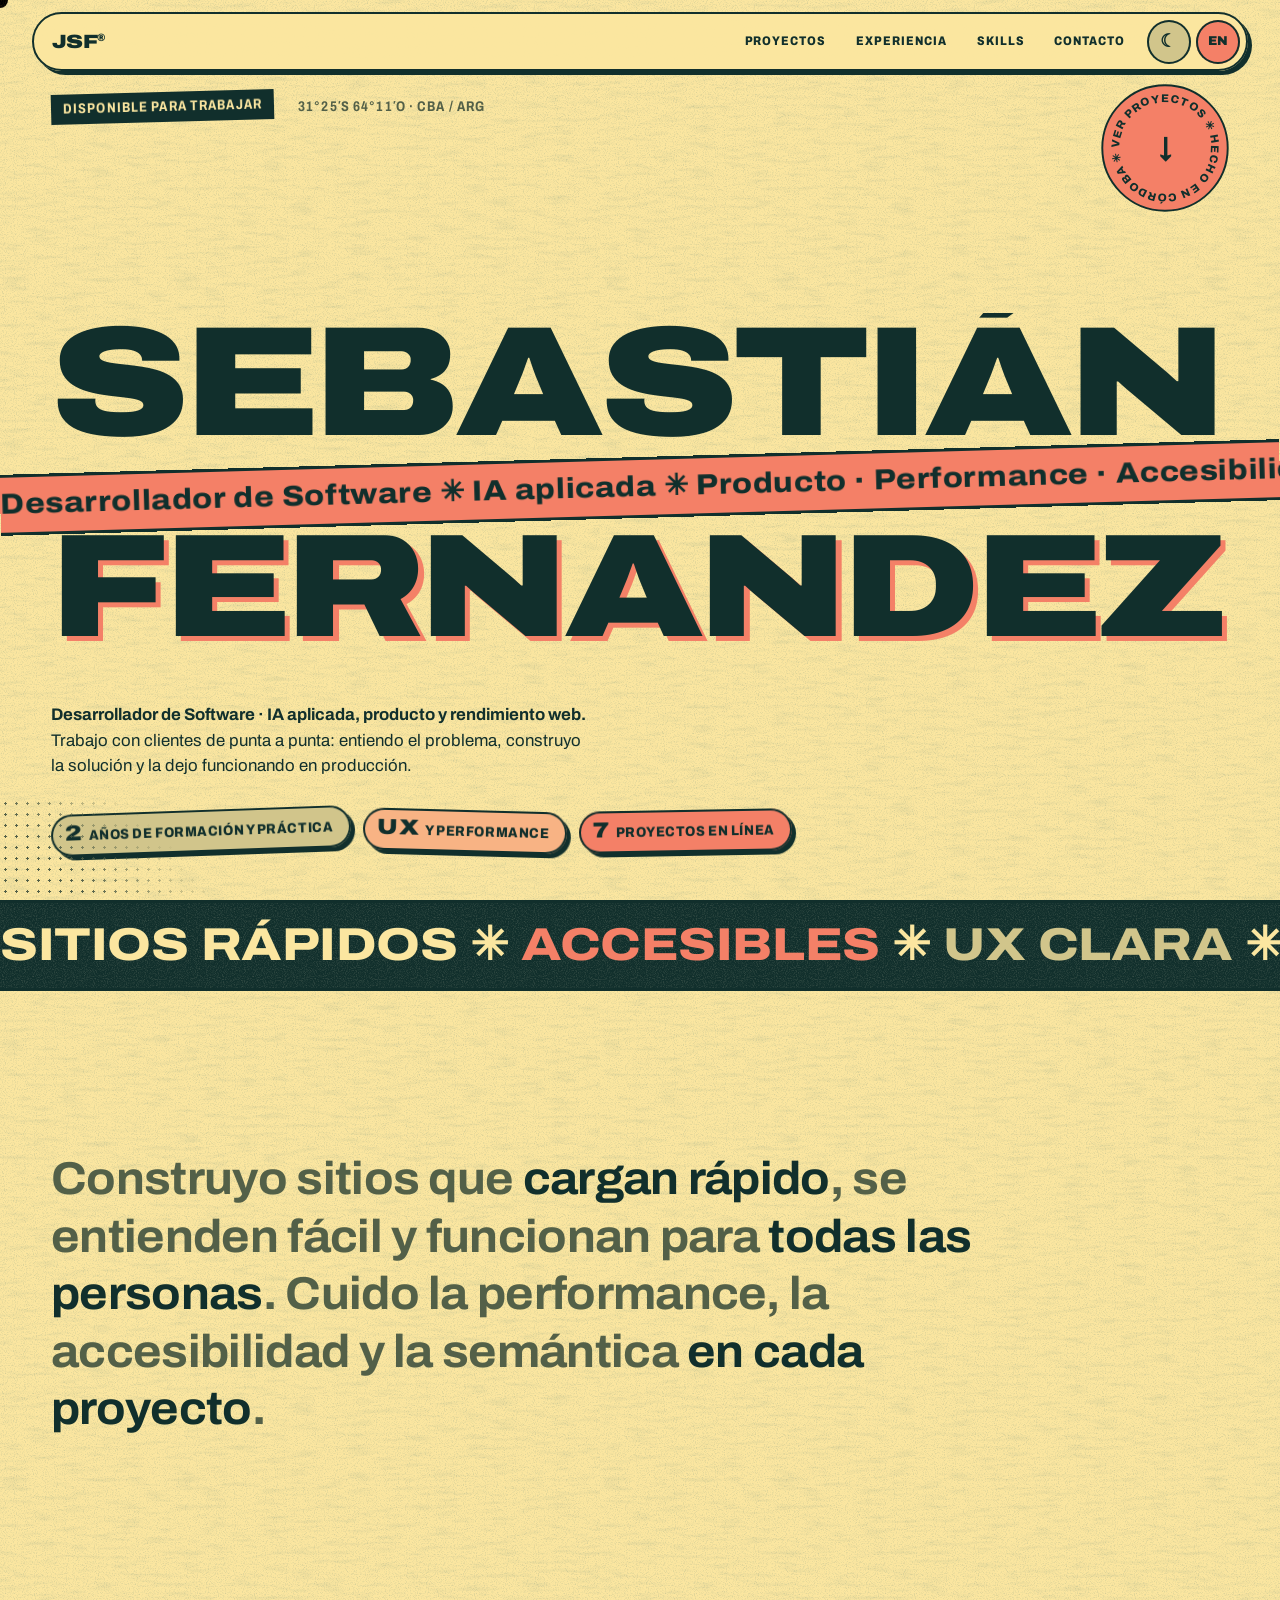
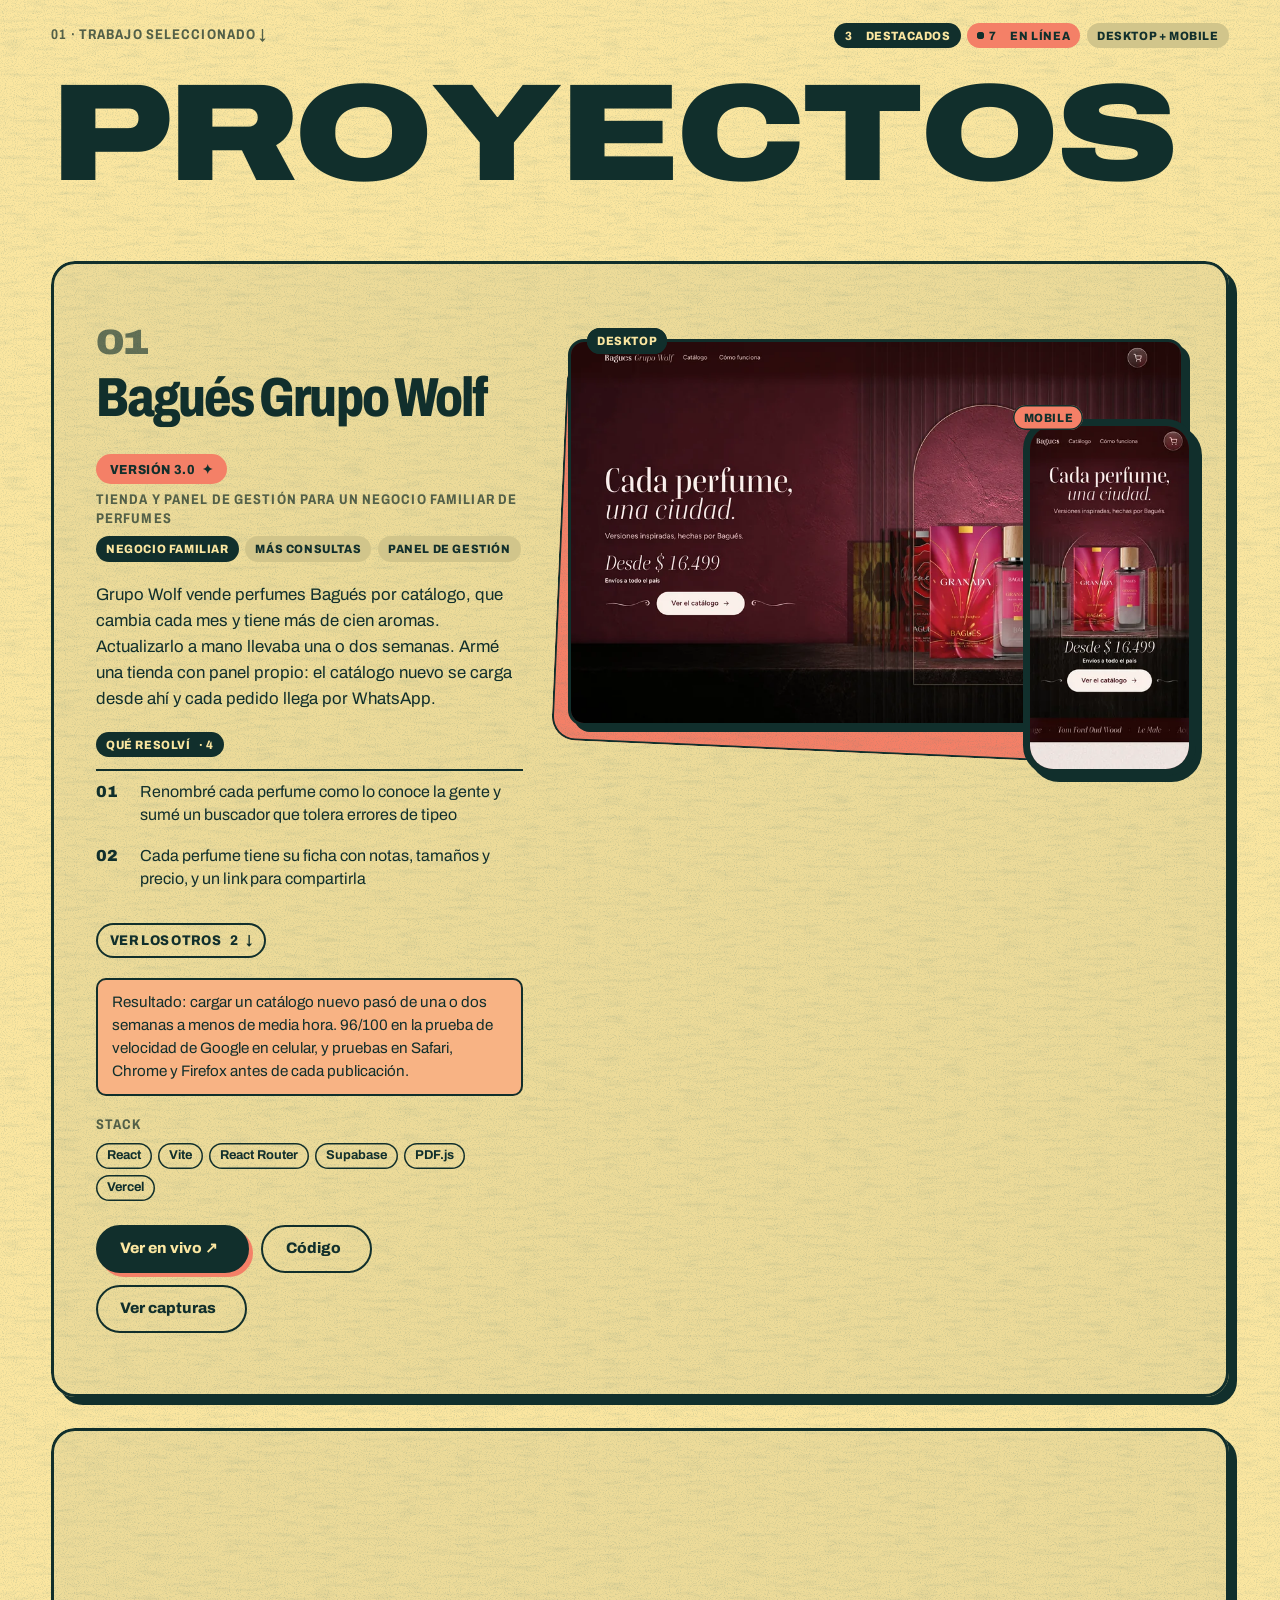
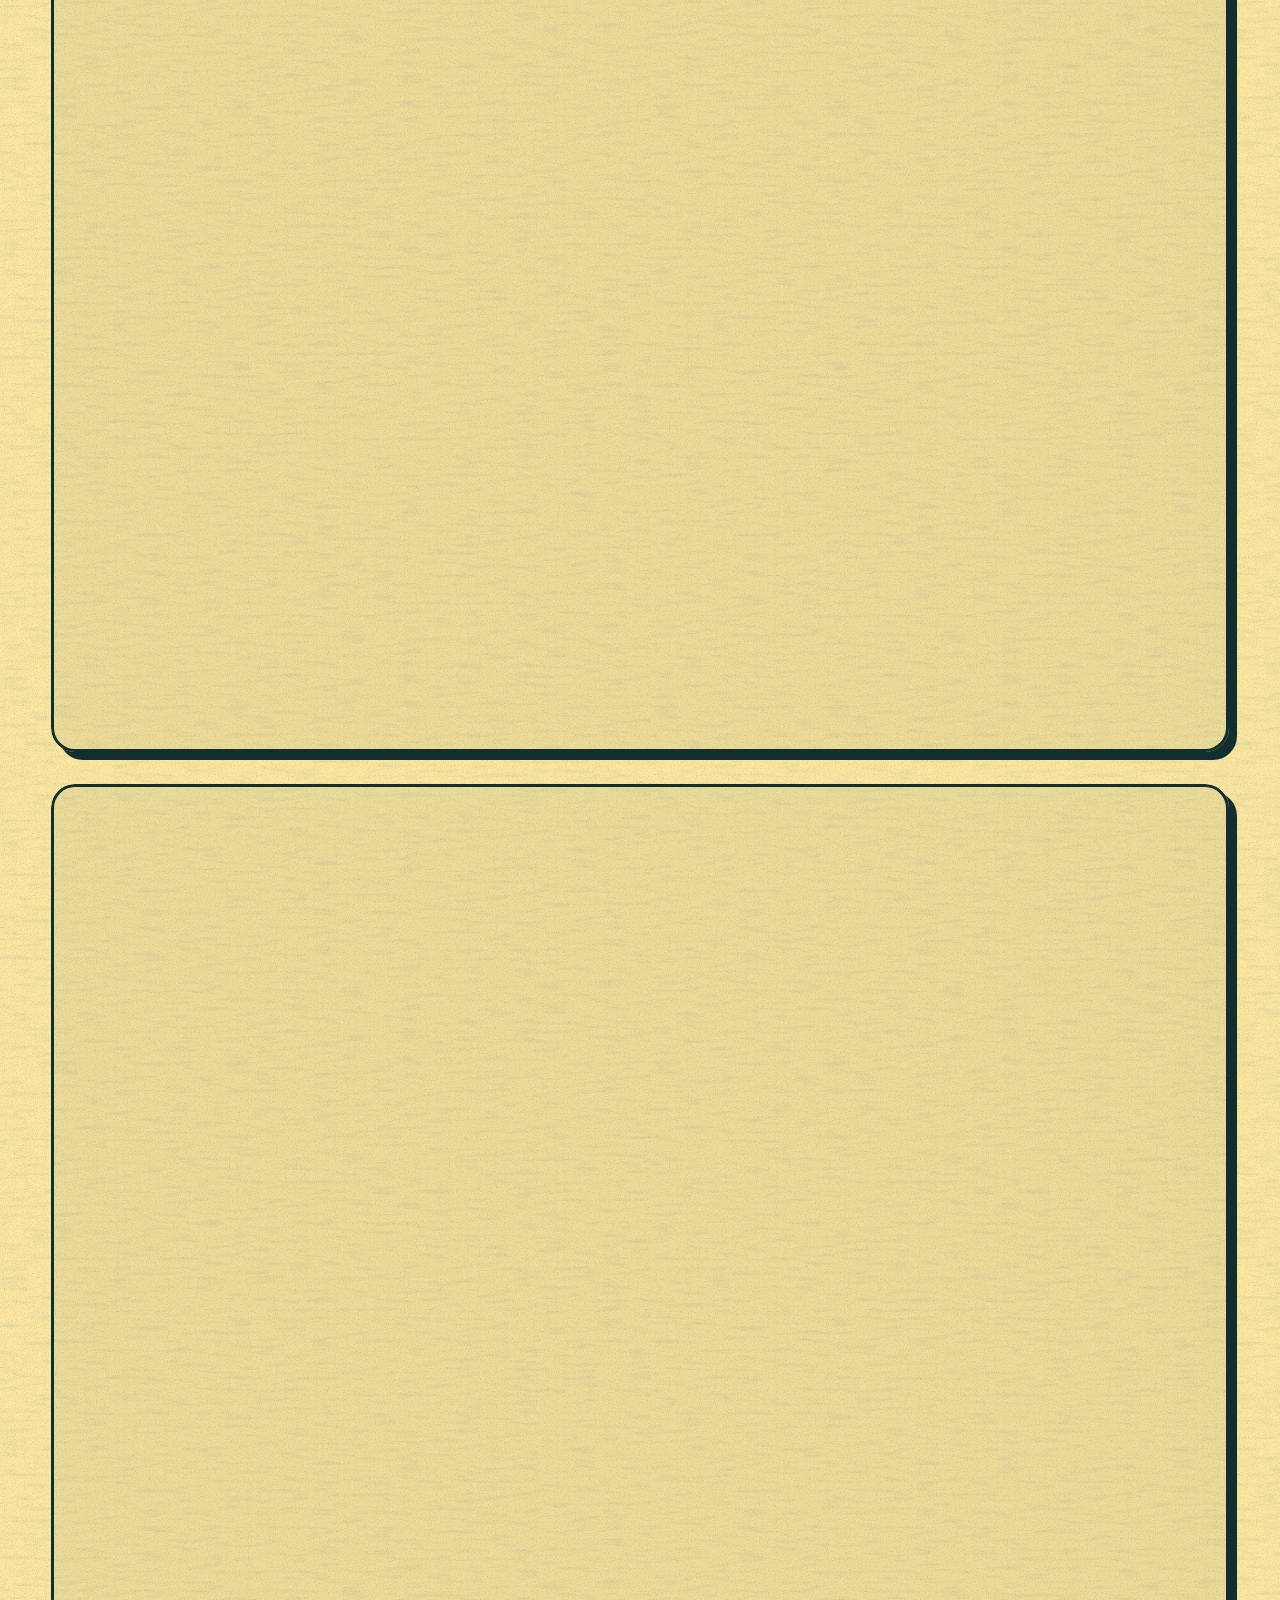
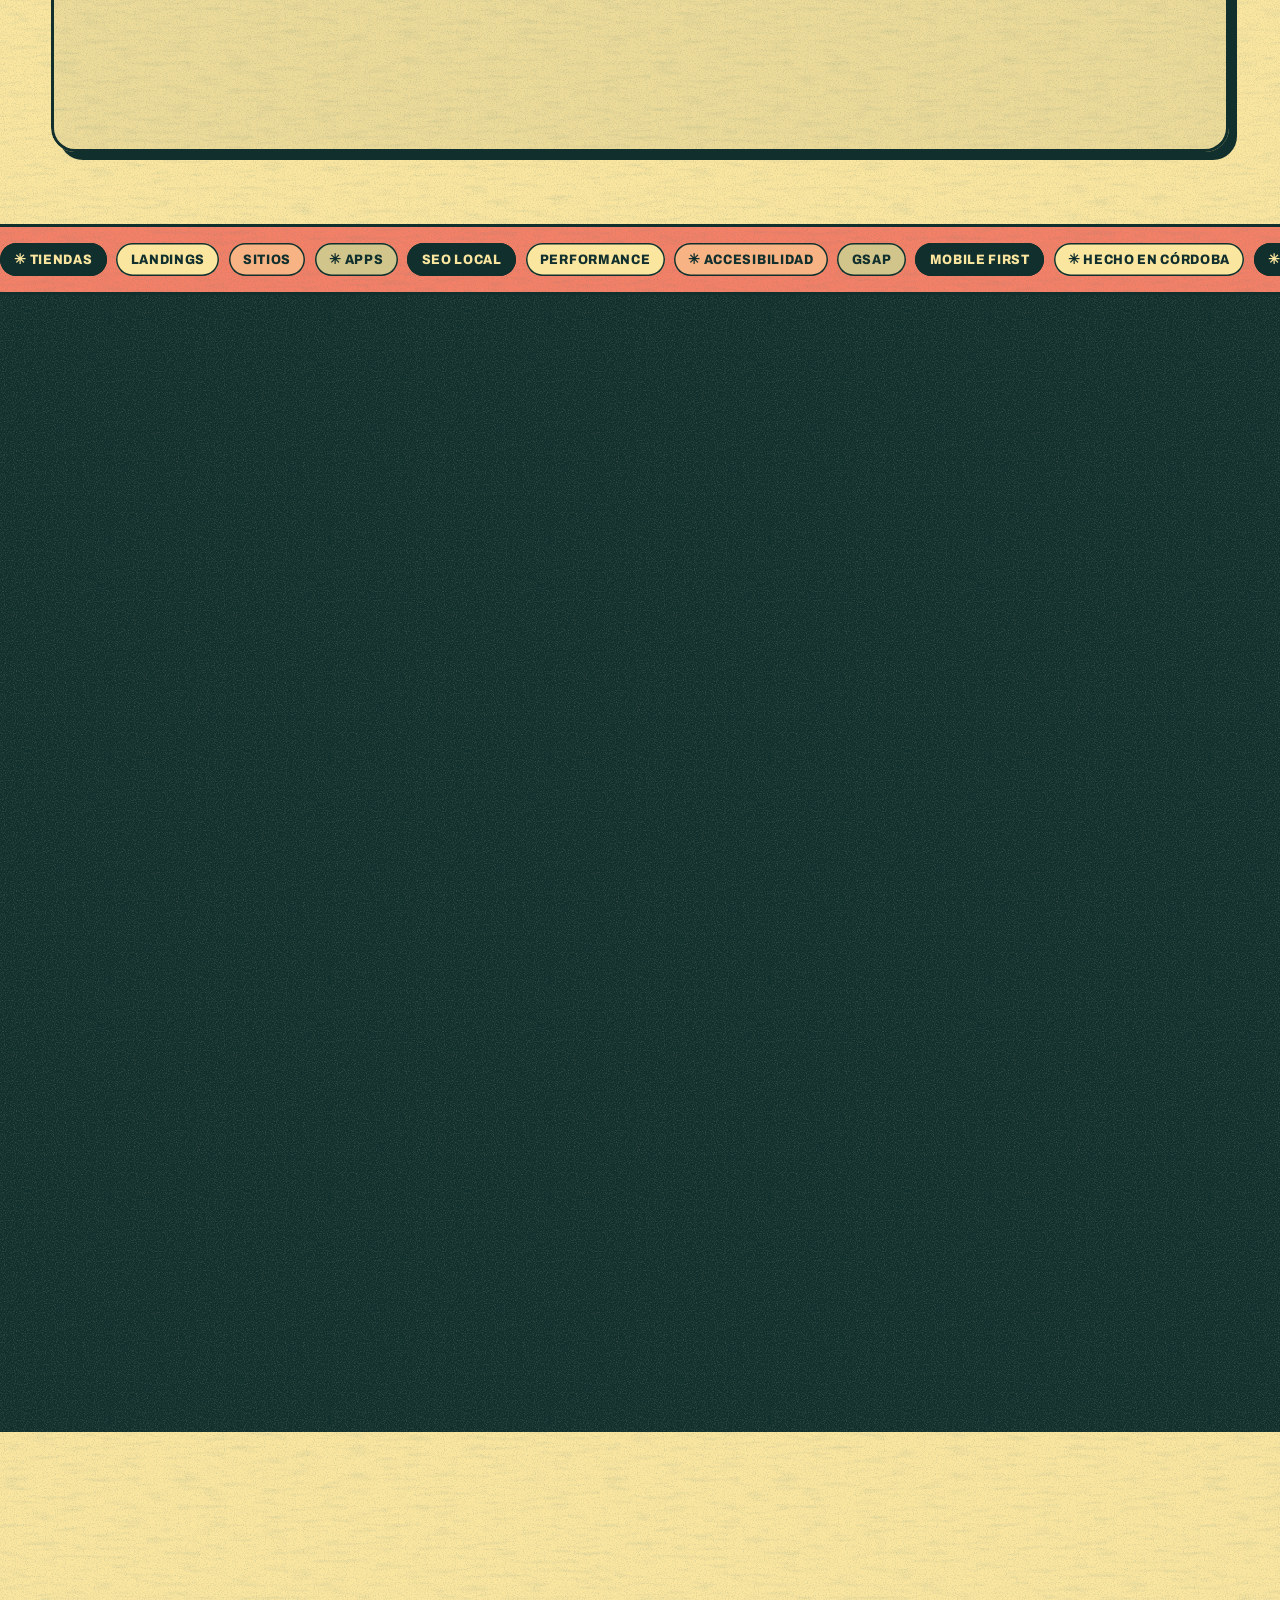
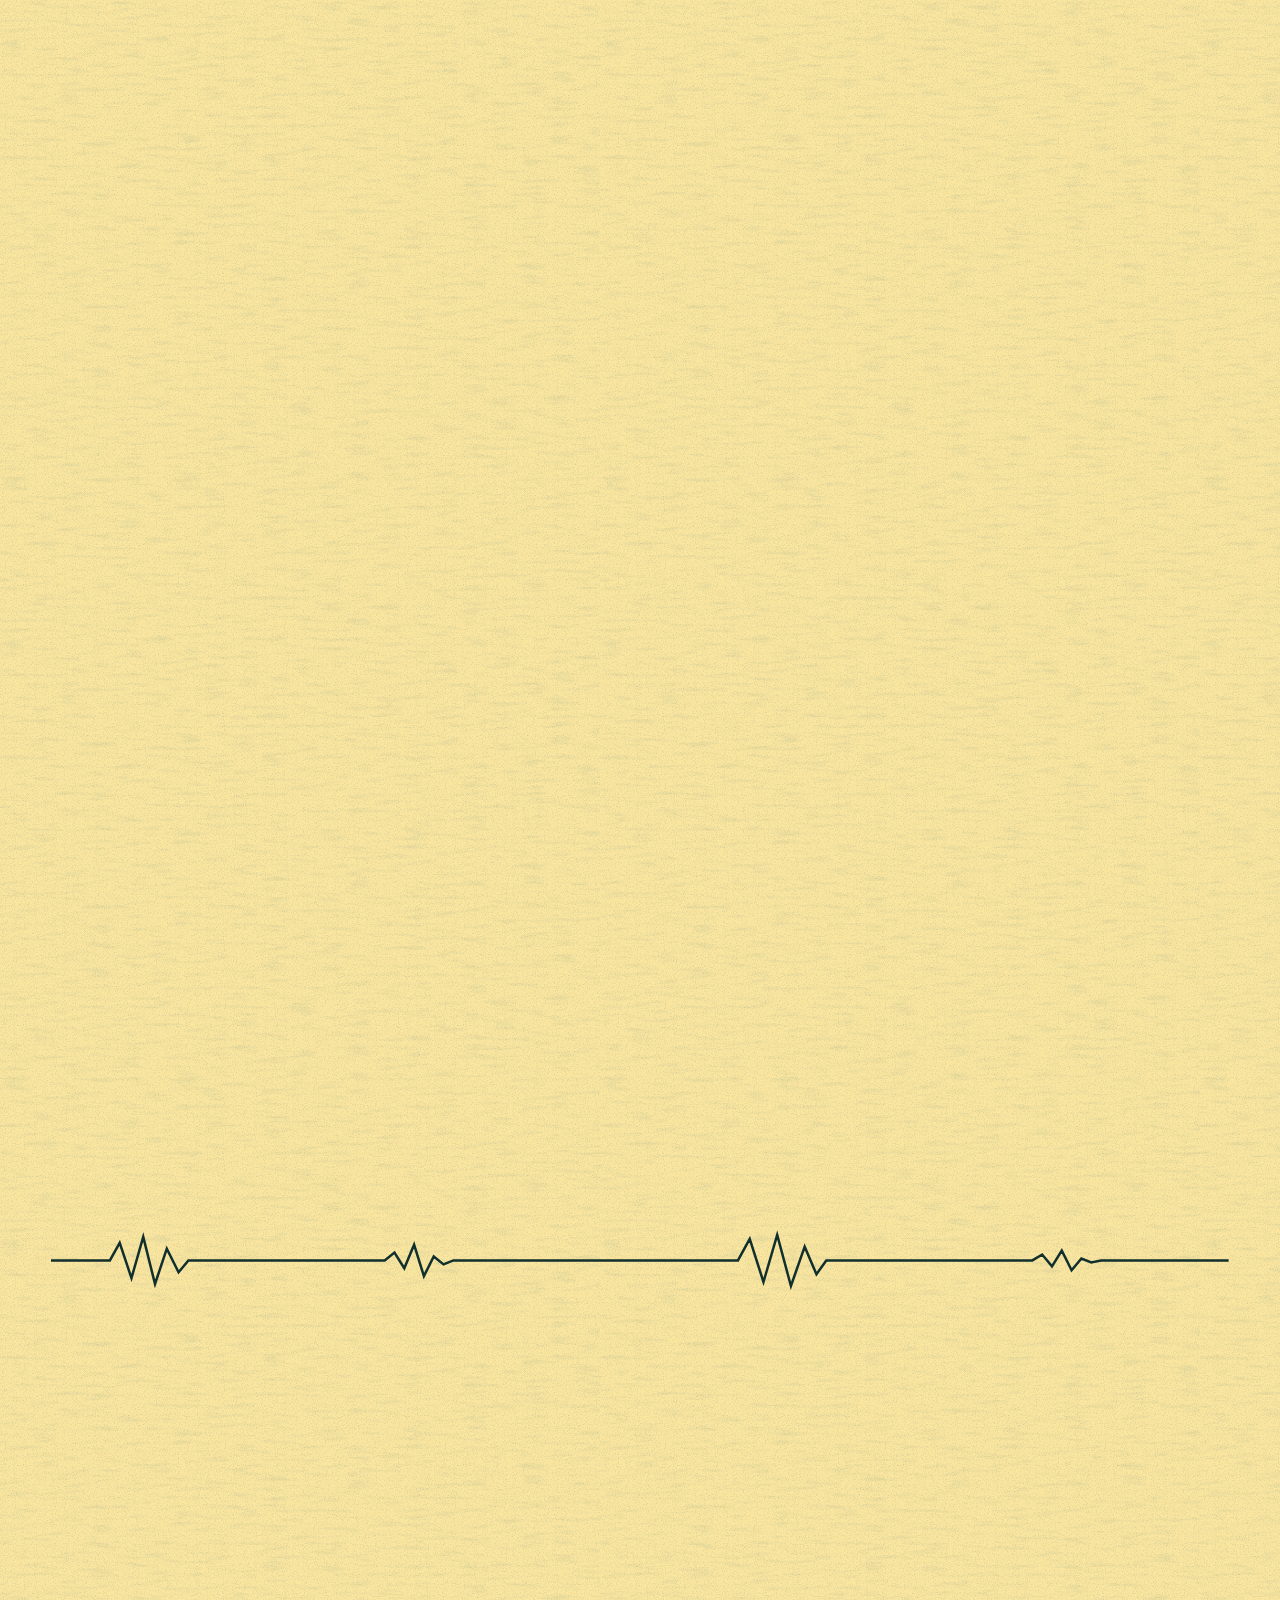
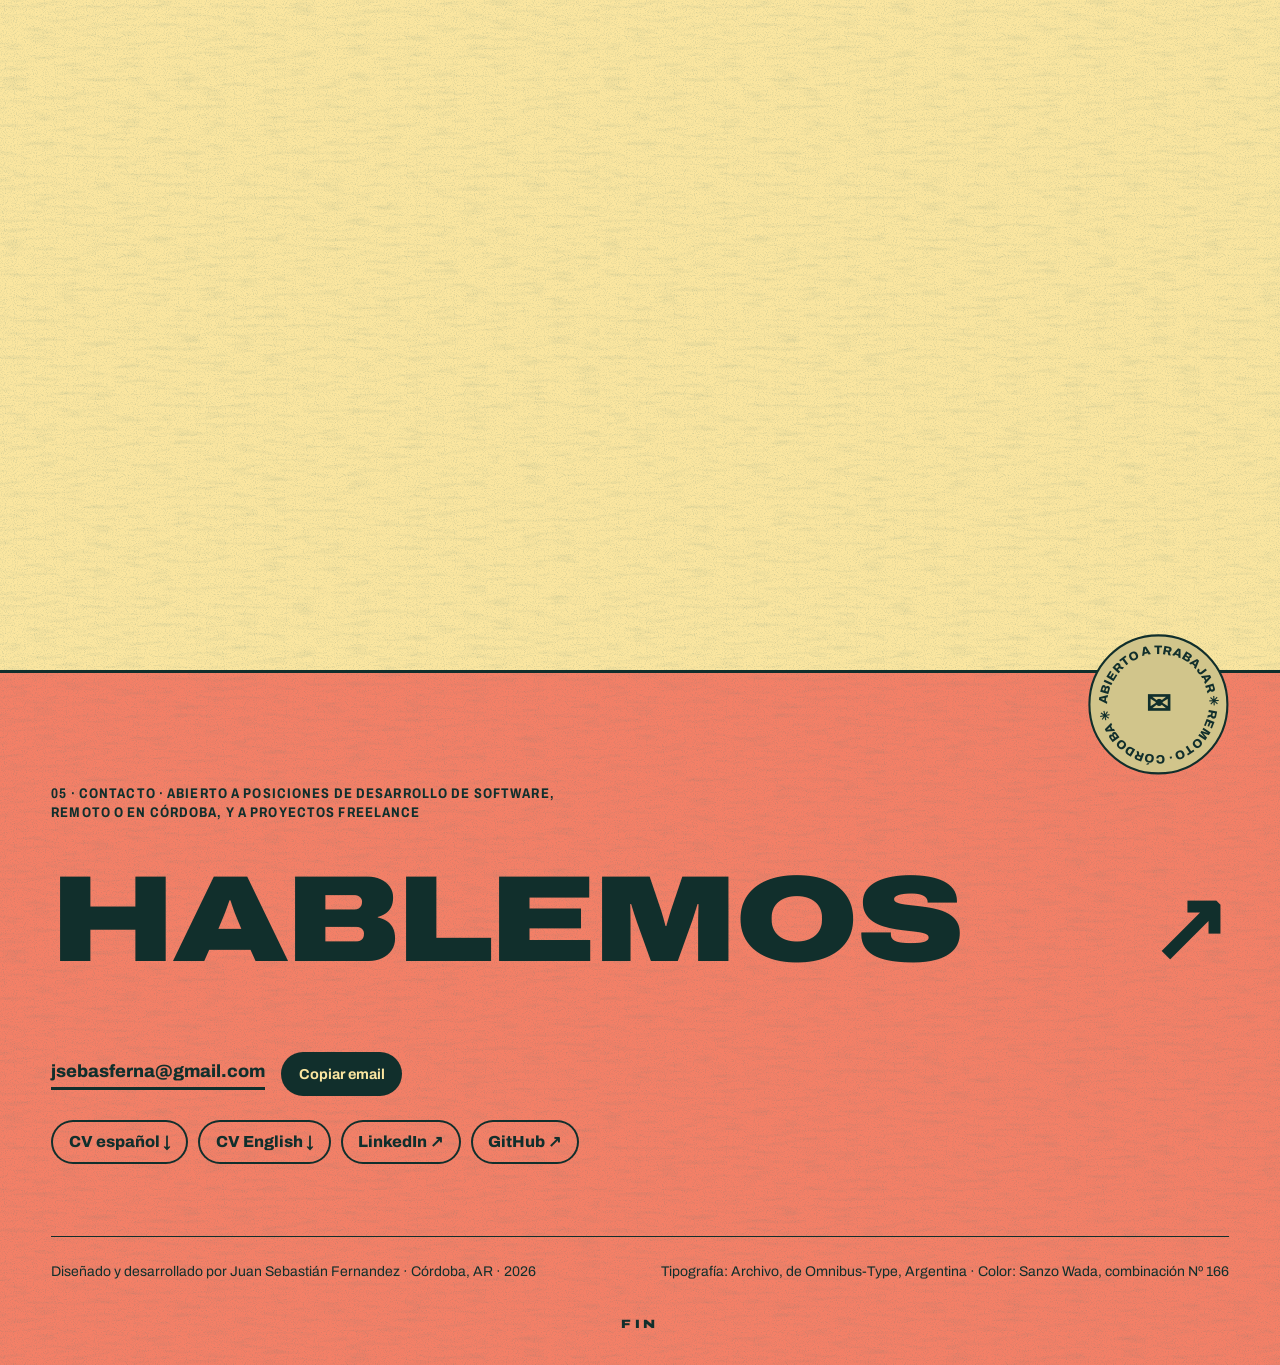
==== index.html @ 1439dee1 "copy(proyectos): reescribe kicker, contexto y puntos de los siete proyectos Primera persona, sin sob" ====
<!DOCTYPE html>
<html lang="es" class="no-js">
<head>
  <meta charset="UTF-8">
  <meta name="viewport" content="width=device-width, initial-scale=1.0, viewport-fit=cover">
  <title>Juan Sebastián Fernandez · Desarrollador de Software</title>
  <meta name="description" content="Juan Sebastián Fernandez, Desarrollador de Software en Córdoba, Argentina. IA aplicada, producto y rendimiento web, desde el relevamiento hasta la producción.">
  <meta name="author" content="Juan Sebastián Fernandez">
  <meta name="keywords" content="desarrollador de software, software engineer, IA aplicada, Córdoba, Argentina, HTML, CSS, JavaScript, React, Supabase, GSAP, performance, accesibilidad, Vercel">
  <meta name="robots" content="index, follow, max-image-preview:large">
  <meta name="theme-color" content="#FBE6A0" media="(prefers-color-scheme: light)">
  <meta name="theme-color" content="#112F2C" media="(prefers-color-scheme: dark)">
  <meta name="color-scheme" content="light dark">
  <link rel="canonical" href="https://juansebastianfernandez-dev.vercel.app/">

  <!-- Open Graph -->
  <meta property="og:site_name" content="JSF® Portfolio">
  <meta property="og:title" content="Juan Sebastián Fernandez · Desarrollador de Software">
  <meta property="og:description" content="Desarrollador de Software en Córdoba, Argentina. IA aplicada, producto y rendimiento web.">
  <meta property="og:type" content="website">
  <meta property="og:locale" content="es_AR">
  <meta property="og:locale:alternate" content="en_US">
  <meta property="og:url" content="https://juansebastianfernandez-dev.vercel.app/">
  <meta property="og:image" content="https://juansebastianfernandez-dev.vercel.app/og-2026-11.png">
  <meta property="og:image:secure_url" content="https://juansebastianfernandez-dev.vercel.app/og-2026-11.png">
  <meta property="og:image:type" content="image/png">
  <meta property="og:image:width" content="1200">
  <meta property="og:image:height" content="630">
  <meta property="og:image:alt" content="JSF®, portafolio de Juan Sebastián Fernandez, Desarrollador de Software en Córdoba, Argentina">

  <!-- Twitter / X -->
  <meta name="twitter:card" content="summary_large_image">
  <meta name="twitter:title" content="Juan Sebastián Fernandez · Desarrollador de Software">
  <meta name="twitter:description" content="Desarrollador de Software en Córdoba, Argentina. IA aplicada, producto y rendimiento web.">
  <meta name="twitter:image" content="https://juansebastianfernandez-dev.vercel.app/og-2026-11.png">
  <meta name="twitter:image:alt" content="JSF®, portafolio de Juan Sebastián Fernandez, Desarrollador de Software">

  <!-- Favicon: SF propio -->
  <link rel="icon" type="image/png" sizes="32x32" href="/favicon-32.png">
  <link rel="icon" type="image/png" sizes="512x512" href="/favicon.png">
  <link rel="apple-touch-icon" sizes="180x180" href="/apple-touch-icon.png">

  <!-- Tema antes del primer paint: sin flash -->
  <script>
    (function () {
      document.documentElement.classList.remove('no-js');
      document.documentElement.classList.add('js', 'has-js');
      try {
        var t = localStorage.getItem('jsf-theme');
        if (!t) t = matchMedia('(prefers-color-scheme: dark)').matches ? 'dark' : 'light';
        document.documentElement.setAttribute('data-theme', t);
      } catch (e) { document.documentElement.setAttribute('data-theme', 'light'); }
    })();
  </script>

  <!-- Tipografía: Archivo variable (Omnibus-Type, Argentina) -->
  <!-- Archivo variable, servida desde el mismo dominio (sin la hoja de Google que bloqueaba el primer pintado) -->
  <link rel="preload" href="/fonts/archivo-var.woff2" as="font" type="font/woff2" crossorigin>

  <link rel="preload" as="style" href="css/styles.css">
  <link rel="stylesheet" href="css/styles.css">

  <!-- JSON-LD: Person + WebSite para SEO/rich results -->
  <script type="application/ld+json">
  {
    "@context": "https://schema.org",
    "@graph": [
      {
        "@type": "Person",
        "@id": "https://juansebastianfernandez-dev.vercel.app/#person",
        "name": "Juan Sebastián Fernandez",
        "alternateName": "Sebas Fernandez",
        "url": "https://juansebastianfernandez-dev.vercel.app/",
        "image": "https://juansebastianfernandez-dev.vercel.app/og-2026-11.png",
        "jobTitle": ["Desarrollador de Software", "Software Engineer"],
        "description": "Desarrollador de Software en Córdoba, Argentina. IA aplicada, producto y rendimiento web, desde el relevamiento hasta la producción.",
        "email": "mailto:jsebasferna@gmail.com",
        "address": {
          "@type": "PostalAddress",
          "addressLocality": "Córdoba",
          "addressRegion": "Córdoba",
          "addressCountry": "AR"
        },
        "sameAs": [
          "https://github.com/Seba-fernandez",
          "https://www.linkedin.com/in/juansebastian-fernandez/"
        ],
        "knowsAbout": ["HTML5", "CSS3", "JavaScript", "TypeScript", "React", "Next.js", "Astro", "Supabase", "GSAP", "PWA", "IA aplicada", "Performance web", "Accesibilidad", "SEO técnico"]
      },
      {
        "@type": "WebSite",
        "@id": "https://juansebastianfernandez-dev.vercel.app/#website",
        "url": "https://juansebastianfernandez-dev.vercel.app/",
        "name": "JSF® Portfolio",
        "inLanguage": "es-AR",
        "author": { "@id": "https://juansebastianfernandez-dev.vercel.app/#person" },
        "publisher": { "@id": "https://juansebastianfernandez-dev.vercel.app/#person" }
      }
    ]
  }
  </script>
</head>
<body>

  <a class="skip-link" href="#main" data-i18n="skip">Saltar al contenido</a>
  <div class="cursor" aria-hidden="true"></div>

  <!-- Defs SVG globales (path del texto circular de los badges) -->
  <svg width="0" height="0" style="position:absolute" aria-hidden="true" focusable="false">
    <defs><path id="circ" d="M100,100 m-72,0 a72,72 0 1,1 144,0 a72,72 0 1,1 -144,0"/></defs>
  </svg>

  <!-- ════════ NAV · barra flotante con tema e idioma ════════ -->
  <header class="nav" aria-label="Navegación principal" data-i18n-aria="aria.nav">
    <a class="nav__logo" href="#main" aria-label="Inicio · JSF · Sebastián Fernandez" data-i18n-aria="aria.home"><span class="nav__logo-short">JSF<sup>®</sup></span><span class="nav__logo-full" aria-hidden="true">Sebastián Fernandez</span></a>
    <nav class="nav__links" aria-label="Secciones" data-i18n-aria="aria.sections">
      <a class="nav__link nav__link--hide-xs" href="#projects" data-i18n="nav.projects">Proyectos</a>
      <a class="nav__link nav__link--hide-sm" href="#experience" data-i18n="nav.experience">Experiencia</a>
      <a class="nav__link nav__link--hide-xs" href="#skills">Skills</a>
      <a class="nav__link" href="#contact" data-i18n="nav.contact">Contacto</a>
    </nav>
    <div class="nav__tools">
      <button class="tool tool--theme" id="themeToggle" type="button"
              aria-label="Cambiar a modo oscuro" data-i18n-aria="theme.toDark">
        <span class="tool__icon" aria-hidden="true">☾</span>
      </button>
      <button class="tool tool--lang" id="langToggle" type="button"
              aria-label="EN · Switch to English" lang="en">
        <span class="tool__word" aria-hidden="true" id="langLabel">EN</span>
      </button>
    </div>
  </header>

  <main id="main">

    <!-- ════════ HERO ════════ -->
    <section class="hero" aria-label="Presentación" data-i18n-aria="aria.hero">
      <div class="hero__top">
        <p class="avail label" data-i18n="hero.avail">Disponible para trabajar</p>
        <p class="hero__coords label" aria-hidden="true">31°25′S 64°11′O · CBA / ARG</p>
      </div>

      <span class="badge hero__badge" aria-hidden="true">
        <span class="badge__spin"><svg viewBox="0 0 200 200">
          <circle cx="100" cy="100" r="98"/>
          <text class="badge__text"><textPath href="#circ" textLength="446" lengthAdjust="spacing" data-i18n="hero.badge">VER PROYECTOS ✳ HECHO EN CÓRDOBA ✳</textPath></text>
        </svg></span>
        <svg class="badge__mid" viewBox="0 0 200 200"><text x="100" y="112" text-anchor="middle" class="badge__center">↓</text></svg>
      </span>

      <h1 class="hero__title display">
        <span class="hero__line" data-split data-fit style="--fit-k: 0.1325">Sebastián</span>
        <span class="hero__strip" aria-hidden="true"><span class="hero__strip-inner" data-i18n="hero.strip">Desarrollador de Software ✳ IA aplicada ✳ Producto · Performance · Accesibilidad ✳&nbsp;</span></span>
        <span class="hero__line hero__line--alt" data-split data-fit style="--fit-k: 0.1244">Fernandez</span>
        <span class="sr-only" data-i18n="hero.sr">, Desarrollador de Software orientado a IA aplicada y producto</span>
      </h1>

      <div class="hero__bottom">
        <p class="hero__intro" data-i18n-html="hero.intro">
          <strong>Desarrollador de Software · IA aplicada, producto y rendimiento web.</strong> Trabajo con clientes de punta a punta: entiendo el problema, construyo la solución y la dejo funcionando en producción.
        </p>
        <ul class="hero__stats" aria-label="Datos rápidos" data-i18n-aria="aria.stats">
          <li class="stat stat--sage"><span class="stat__n">2</span> <span data-i18n="hero.years">años de formación y práctica</span></li>
          <li class="stat stat--peach"><span class="stat__n">UX</span> <span data-i18n="hero.ux">y performance</span></li>
          <li class="stat stat--coral"><span class="stat__n" data-count="live">7</span> <span data-i18n="hero.live">proyectos en línea</span></li>
        </ul>
      </div>
    </section>

    <!-- ════════ MARQUEE ════════ -->
    <div class="marquee marquee--ink" aria-hidden="true">
      <div class="marquee__track" data-i18n-html="marquee">
        <span><i class="c-naples">Sitios rápidos</i> ✳ <i class="c-coral">Accesibles</i> ✳ <i class="c-sage">UX clara</i> ✳ <i class="c-peach">HTML · CSS · JS · React</i> ✳ <i class="c-naples">Hecho en Córdoba</i> ✳&nbsp;</span><span><i class="c-naples">Sitios rápidos</i> ✳ <i class="c-coral">Accesibles</i> ✳ <i class="c-sage">UX clara</i> ✳ <i class="c-peach">HTML · CSS · JS · React</i> ✳ <i class="c-naples">Hecho en Córdoba</i> ✳&nbsp;</span>
      </div>
    </div>

    <!-- ════════ MANIFIESTO ════════ -->
    <section class="manifesto" aria-label="Manifiesto" data-i18n-aria="aria.manifesto">
      <p class="manifesto__text" data-words data-i18n-html="manifesto">
        Construyo sitios que <mark class="mk mk--coral">cargan rápido</mark>, se entienden fácil y funcionan para <mark class="mk mk--sage">todas las personas</mark>. Cuido la performance, la accesibilidad y la semántica <mark class="mk mk--peach">en cada proyecto</mark>.
      </p>
    </section>

    <!-- ════════ PROYECTOS DESTACADOS ════════
         Generados desde data/projects.json → node scripts/build-projects.mjs -->
    <section class="work" id="projects" aria-labelledby="work-title">
      <div class="section-head">
        <p class="label section-head__tag"><span data-i18n="projects.tag">01 · Trabajo seleccionado</span> ↓</p>
        <ul class="section-head__tags" aria-hidden="true">
          <li class="tag tag--ink"><span data-count="featured">3</span>&nbsp;<span data-i18n="projects.featured">destacados</span></li>
          <li class="tag tag--coral"><span class="dot"></span><span data-count="live">7</span>&nbsp;<span data-i18n="projects.live">en línea</span></li>
          <li class="tag tag--sage">Desktop + mobile</li>
        </ul>
      </div>
      <h2 class="giant-title display" id="work-title" data-split data-fit data-fit-max="0.8" data-i18n="projects.title">Proyectos</h2>
      <!-- build:featured:start -->
      <article class="case" id="p-bagues" style="--accent: var(--coral)" aria-labelledby="t-bagues">
        <div class="case__media">
          <figure class="shot-d" style="--ph: #431f23">
            <button class="shot-btn" type="button" data-open="bagues" data-shot-pref="d">
              <span class="sr-only" data-i18n="btn.zoom">Ampliar</span>
              <img src="img/p/bagues-d-1440.webp" srcset="img/p/bagues-d-960.webp 960w, img/p/bagues-d-1440.webp 1440w, img/p/bagues-d-2160.webp 2160w, img/p/bagues-d-2880.webp 2880w"
                   sizes="(min-width: 1024px) min(56vw, 780px), 100vw" width="2880" height="1800"
                   loading="lazy" decoding="async" alt="Captura desktop de la tienda Bagués Grupo Wolf" data-pa="bagues:d">
            </button>
            <figcaption class="tag tag--ink shot-label" data-i18n="label.desktop">Desktop</figcaption>
          </figure>
          <figure class="shot-m">
            <figcaption class="tag tag--coral shot-label" data-i18n="label.mobile">Mobile</figcaption>
            <button class="phone shot-btn" type="button" data-open="bagues" data-shot-pref="m" style="--ph: #431f23">
              <span class="sr-only" data-i18n="btn.zoom">Ampliar</span>
              <picture>
                <source media="(max-width: 700px)" srcset="img/p/bagues-c-390.webp 390w, img/p/bagues-c-640.webp 640w, img/p/bagues-c-780.webp 780w" sizes="calc(100vw - 48px)">
                <img src="img/p/bagues-m-780.webp" srcset="img/p/bagues-m-240.webp 240w, img/p/bagues-m-390.webp 390w, img/p/bagues-m-780.webp 780w, img/p/bagues-m-1170.webp 1170w"
                     sizes="(max-width: 1023px) 124px, min(12.5vw, 186px)" width="1170" height="2532"
                     loading="lazy" decoding="async" alt="Captura mobile de la tienda Bagués Grupo Wolf" data-pa="bagues:m">
              </picture>
            </button>
          </figure>
        </div>
        <div class="case__info">
          <div class="case__head">
            <span class="case__num" aria-hidden="true">01</span>
            <h3 class="case__title" id="t-bagues" data-pf="bagues:name">Bagués Grupo Wolf</h3>
          </div>
          <div class="case__meta">
            <span class="tag tag--coral tag--lg"><span data-pf="bagues:badge">Versión 3.0</span> ✦</span>
            <span class="label case__kicker" data-pf="bagues:kicker">Tienda y panel de gestión para un negocio familiar de perfumes</span>
            <ul class="tags" aria-label="Etiquetas" data-i18n-aria="aria.tags"><li class="tag tag--ink" data-pt="origin:familia">Negocio familiar</li><li class="tag tag--sage" data-pt="focus:conversion">Más consultas</li><li class="tag tag--sage" data-pt="focus:db">Panel de gestión</li></ul>
          </div>
          <p class="case__context" data-pf="bagues:context">Grupo Wolf vende perfumes Bagués por catálogo, que cambia cada mes y tiene más de cien aromas. Actualizarlo a mano llevaba una o dos semanas. Armé una tienda con panel propio: el catálogo nuevo se carga desde ahí y cada pedido llega por WhatsApp.</p>
          <div class="case__solved">
            <p class="tag tag--ink"><span data-i18n="label.solved">Qué resolví</span>&nbsp;· 4</p>
            <ol>
              <li><span class="case__n" aria-hidden="true">01</span><span data-pf="bagues:solved:0">Renombré cada perfume como lo conoce la gente y sumé un buscador que tolera errores de tipeo</span></li>
              <li><span class="case__n" aria-hidden="true">02</span><span data-pf="bagues:solved:1">Cada perfume tiene su ficha con notas, tamaños y precio, y un link para compartirla</span></li>
            </ol>
            <details class="case__more">
              <summary><span data-i18n="btn.more">Ver los otros</span>&nbsp;2</summary>
              <ol class="case__more-list" start="3">
                <li><span class="case__n" aria-hidden="true">03</span><span data-pf="bagues:solved:2">El pedido se cierra por WhatsApp, sin pago online, y los precios los controla el sistema</span></li>
                <li><span class="case__n" aria-hidden="true">04</span><span data-pf="bagues:solved:3">Rediseñé la tienda bajo la idea “Cada perfume, una ciudad” y fotografié todo el catálogo con el mismo estilo</span></li>
              </ol>
            </details>
          </div>
          <p class="case__note" data-pf="bagues:note">Resultado: cargar un catálogo nuevo pasó de una o dos semanas a menos de media hora. 96/100 en la prueba de velocidad de Google en celular, y pruebas en Safari, Chrome y Firefox antes de cada publicación.</p>
          <div class="case__stack">
            <span class="label" aria-hidden="true">Stack</span>
            <ul class="stack" aria-label="Tecnologías" data-i18n-aria="aria.stack"><li>React</li><li>Vite</li><li>React Router</li><li>Supabase</li><li>PDF.js</li><li>Vercel</li></ul>
          </div>
          <div class="case__actions">
            <a class="btn" href="https://baguesfraganciaswolf.vercel.app/" target="_blank" rel="noopener"><span data-i18n="btn.live">Ver en vivo ↗</span><span class="sr-only"> · <span data-pf="bagues:name">Bagués Grupo Wolf</span></span></a>
            <a class="btn btn--ghost" href="https://github.com/Seba-fernandez/baguesfraganciaswolf" target="_blank" rel="noopener"><span data-i18n="btn.code">Código</span><span class="sr-only"> · <span data-pf="bagues:name">Bagués Grupo Wolf</span></span></a>
            <button class="btn btn--ghost" type="button" data-open="bagues"><span data-i18n="btn.shots">Ver capturas</span><span class="sr-only"> · <span data-pf="bagues:name">Bagués Grupo Wolf</span></span></button>
          </div>
        </div>
      </article>

      <article class="case" id="p-cespad" style="--accent: var(--sage)" aria-labelledby="t-cespad">
        <div class="case__media">
          <figure class="shot-d" style="--ph: #303530">
            <button class="shot-btn" type="button" data-open="cespad" data-shot-pref="d">
              <span class="sr-only" data-i18n="btn.zoom">Ampliar</span>
              <img src="img/p/cespad-d-1440.webp" srcset="img/p/cespad-d-960.webp 960w, img/p/cespad-d-1440.webp 1440w, img/p/cespad-d-2160.webp 2160w, img/p/cespad-d-2880.webp 2880w"
                   sizes="(min-width: 1024px) min(56vw, 780px), 100vw" width="2880" height="1800"
                   loading="lazy" decoding="async" alt="Captura desktop de el sitio Grupo CESPAD" data-pa="cespad:d">
            </button>
            <figcaption class="tag tag--ink shot-label" data-i18n="label.desktop">Desktop</figcaption>
          </figure>
          <figure class="shot-m">
            <figcaption class="tag tag--coral shot-label" data-i18n="label.mobile">Mobile</figcaption>
            <button class="phone shot-btn" type="button" data-open="cespad" data-shot-pref="m" style="--ph: #303530">
              <span class="sr-only" data-i18n="btn.zoom">Ampliar</span>
              <picture>
                <source media="(max-width: 700px)" srcset="img/p/cespad-c-390.webp 390w, img/p/cespad-c-640.webp 640w, img/p/cespad-c-780.webp 780w" sizes="calc(100vw - 48px)">
                <img src="img/p/cespad-m-780.webp" srcset="img/p/cespad-m-240.webp 240w, img/p/cespad-m-390.webp 390w, img/p/cespad-m-780.webp 780w, img/p/cespad-m-1170.webp 1170w"
                     sizes="(max-width: 1023px) 124px, min(12.5vw, 186px)" width="1170" height="2532"
                     loading="lazy" decoding="async" alt="Captura mobile de el sitio Grupo CESPAD" data-pa="cespad:m">
              </picture>
            </button>
          </figure>
        </div>
        <div class="case__info">
          <div class="case__head">
            <span class="case__num" aria-hidden="true">02</span>
            <h3 class="case__title" id="t-cespad" data-pf="cespad:name">Grupo CESPAD</h3>
          </div>
          <div class="case__meta">
            <span class="tag tag--coral tag--lg"><span data-pf="cespad:badge">Rediseño 2.0</span> ✦</span>
            <span class="label case__kicker" data-pf="cespad:kicker">Sitio de canchas de césped sintético que lleva las consultas a WhatsApp</span>
            <ul class="tags" aria-label="Etiquetas" data-i18n-aria="aria.tags"><li class="tag tag--ink" data-pt="origin:cliente">Cliente</li><li class="tag tag--sage" data-pt="focus:conversion">Más consultas</li><li class="tag tag--sage" data-pt="focus:seo">Visible en Google</li></ul>
          </div>
          <p class="case__context" data-pf="cespad:context">Grupo CESPAD ofrecía mucho más que pádel y no tenía sitio propio. Partí de su primera landing, Greenset, y la convertí en un sitio con una sección por deporte y cada servicio explicado con claridad.</p>
          <div class="case__solved">
            <p class="tag tag--ink"><span data-i18n="label.solved">Qué resolví</span>&nbsp;· 4</p>
            <ol>
              <li><span class="case__n" aria-hidden="true">01</span><span data-pf="cespad:solved:0">Ordené el contenido por deporte: cada visitante llega directo a lo suyo</span></li>
              <li><span class="case__n" aria-hidden="true">02</span><span data-pf="cespad:solved:1">Puse botones de WhatsApp donde el visitante decide consultar, y cada uno va al número que corresponde</span></li>
            </ol>
            <details class="case__more">
              <summary><span data-i18n="btn.more">Ver los otros</span>&nbsp;2</summary>
              <ol class="case__more-list" start="3">
                <li><span class="case__n" aria-hidden="true">03</span><span data-pf="cespad:solved:2">El formulario valida los datos esenciales antes de enviarse</span></li>
                <li><span class="case__n" aria-hidden="true">04</span><span data-pf="cespad:solved:3">Preparé el sitio para aparecer en Google cuando buscan canchas en la zona</span></li>
              </ol>
            </details>
          </div>
          <div class="case__stack">
            <span class="label" aria-hidden="true">Stack</span>
            <ul class="stack" aria-label="Tecnologías" data-i18n-aria="aria.stack"><li>HTML5</li><li>CSS3</li><li>JS ES6+</li><li>Schema.org</li><li>WhatsApp click-to-chat</li><li>Vercel</li></ul>
          </div>
          <div class="case__actions">
            <a class="btn" href="https://grupo-cespad-actualizacion.vercel.app/" target="_blank" rel="noopener"><span data-i18n="btn.live">Ver en vivo ↗</span><span class="sr-only"> · <span data-pf="cespad:name">Grupo CESPAD</span></span></a>
            <a class="btn btn--ghost" href="https://github.com/Seba-fernandez/Grupo-Cespad-actualizacion" target="_blank" rel="noopener"><span data-i18n="btn.code">Código</span><span class="sr-only"> · <span data-pf="cespad:name">Grupo CESPAD</span></span></a>
            <button class="btn btn--ghost" type="button" data-open="cespad"><span data-i18n="btn.shots">Ver capturas</span><span class="sr-only"> · <span data-pf="cespad:name">Grupo CESPAD</span></span></button>
          </div>
        </div>
      </article>

      <article class="case" id="p-oratoria" style="--accent: var(--peach)" aria-labelledby="t-oratoria">
        <div class="case__media">
          <figure class="shot-d" style="--ph: #f1ece1">
            <button class="shot-btn" type="button" data-open="oratoria" data-shot-pref="d">
              <span class="sr-only" data-i18n="btn.zoom">Ampliar</span>
              <img src="img/p/oratoria-d-1440.webp" srcset="img/p/oratoria-d-960.webp 960w, img/p/oratoria-d-1440.webp 1440w, img/p/oratoria-d-2160.webp 2160w, img/p/oratoria-d-2880.webp 2880w"
                   sizes="(min-width: 1024px) min(56vw, 780px), 100vw" width="2880" height="1800"
                   loading="lazy" decoding="async" alt="Captura desktop de la app Checklist de Oratoria" data-pa="oratoria:d">
            </button>
            <figcaption class="tag tag--ink shot-label" data-i18n="label.desktop">Desktop</figcaption>
          </figure>
          <figure class="shot-m">
            <figcaption class="tag tag--coral shot-label" data-i18n="label.mobile">Mobile</figcaption>
            <button class="phone shot-btn" type="button" data-open="oratoria" data-shot-pref="m" style="--ph: #f1ece1">
              <span class="sr-only" data-i18n="btn.zoom">Ampliar</span>
              <picture>
                <source media="(max-width: 700px)" srcset="img/p/oratoria-c-390.webp 390w, img/p/oratoria-c-640.webp 640w, img/p/oratoria-c-780.webp 780w" sizes="calc(100vw - 48px)">
                <img src="img/p/oratoria-m-780.webp" srcset="img/p/oratoria-m-240.webp 240w, img/p/oratoria-m-390.webp 390w, img/p/oratoria-m-780.webp 780w, img/p/oratoria-m-1170.webp 1170w"
                     sizes="(max-width: 1023px) 124px, min(12.5vw, 186px)" width="1170" height="2532"
                     loading="lazy" decoding="async" alt="Captura mobile de la app Checklist de Oratoria" data-pa="oratoria:m">
              </picture>
            </button>
          </figure>
        </div>
        <div class="case__info">
          <div class="case__head">
            <span class="case__num" aria-hidden="true">03</span>
            <h3 class="case__title" id="t-oratoria" data-pf="oratoria:name">Checklist de Oratoria</h3>
          </div>
          <div class="case__meta">
            <span class="tag tag--coral tag--lg"><span data-pf="oratoria:badge">React + IA</span> ✦</span>
            <span class="label case__kicker" data-pf="oratoria:kicker">App con IA para ensayar discursos y mejorar al hablar en público</span>
            <ul class="tags" aria-label="Etiquetas" data-i18n-aria="aria.tags"><li class="tag tag--ink" data-pt="origin:propio">Producto propio</li><li class="tag tag--sage" data-pt="focus:ia">Con IA</li></ul>
          </div>
          <p class="case__context" data-pf="oratoria:context">Mejorar al hablar en público requiere una devolución que casi nunca hay a mano. Armé una app que evalúa cada ensayo con una lista de control y, al terminar, una IA devuelve su análisis.</p>
          <div class="case__solved">
            <p class="tag tag--ink"><span data-i18n="label.solved">Qué resolví</span>&nbsp;· 3</p>
            <ol>
              <li><span class="case__n" aria-hidden="true">01</span><span data-pf="oratoria:solved:0">Una lista de control evalúa cada ensayo con los mismos criterios</span></li>
              <li><span class="case__n" aria-hidden="true">02</span><span data-pf="oratoria:solved:1">Al terminar cada ensayo, la IA devuelve su análisis</span></li>
            </ol>
            <details class="case__more">
              <summary><span data-i18n="btn.more">Ver los otros</span>&nbsp;1</summary>
              <ol class="case__more-list" start="3">
                <li><span class="case__n" aria-hidden="true">03</span><span data-pf="oratoria:solved:2">El historial queda guardado en el navegador y sigue ahí al reabrir la app</span></li>
              </ol>
            </details>
          </div>
          <div class="case__stack">
            <span class="label" aria-hidden="true">Stack</span>
            <ul class="stack" aria-label="Tecnologías" data-i18n-aria="aria.stack"><li>React</li><li>Vite</li><li>LocalStorage</li><li>Claude API</li><li>Vercel</li></ul>
          </div>
          <div class="case__actions">
            <a class="btn" href="https://checklist-para-oratoria.vercel.app/" target="_blank" rel="noopener"><span data-i18n="btn.live">Ver en vivo ↗</span><span class="sr-only"> · <span data-pf="oratoria:name">Checklist de Oratoria</span></span></a>
            <a class="btn btn--ghost" href="https://github.com/Seba-fernandez/Checklist-para-Oratoria" target="_blank" rel="noopener"><span data-i18n="btn.code">Código</span><span class="sr-only"> · <span data-pf="oratoria:name">Checklist de Oratoria</span></span></a>
            <button class="btn btn--ghost" type="button" data-open="oratoria"><span data-i18n="btn.shots">Ver capturas</span><span class="sr-only"> · <span data-pf="oratoria:name">Checklist de Oratoria</span></span></button>
          </div>
        </div>
      </article>
      <!-- build:featured:end -->
    </section>

    <!-- Franja: tipos de trabajo -->
    <div class="band" aria-hidden="true">
      <div class="band__track" data-i18n-html="band">
        <span><b class="tag tag--ink">✳ Tiendas</b><b class="tag tag--naples">Landings</b><b class="tag tag--peach">Sitios</b><b class="tag tag--sage">✳ Apps</b><b class="tag tag--ink">SEO local</b><b class="tag tag--naples">Performance</b><b class="tag tag--peach">✳ Accesibilidad</b><b class="tag tag--sage">GSAP</b><b class="tag tag--ink">Mobile first</b><b class="tag tag--naples">✳ Hecho en Córdoba</b></span><span><b class="tag tag--ink">✳ Tiendas</b><b class="tag tag--naples">Landings</b><b class="tag tag--peach">Sitios</b><b class="tag tag--sage">✳ Apps</b><b class="tag tag--ink">SEO local</b><b class="tag tag--naples">Performance</b><b class="tag tag--peach">✳ Accesibilidad</b><b class="tag tag--sage">GSAP</b><b class="tag tag--ink">Mobile first</b><b class="tag tag--naples">✳ Hecho en Córdoba</b></span>
      </div>
    </div>

    <!-- ════════ ARCHIVO ════════ -->
    <section class="archive" id="archive" aria-labelledby="arc-title">
      <div class="archive__inner">
        <p class="label archive__eyebrow" data-i18n="archive.tag">02 · Otros trabajos</p>
        <div class="archive__head">
          <h2 class="archive__title display" id="arc-title" data-i18n="archive.title">Más proyectos</h2>
          <div class="archive__tools">
            <p class="filters__count" id="fCount" aria-live="polite" aria-atomic="true"></p>
            <div class="view-switch js-only" role="group" aria-label="Vista" data-i18n-aria="aria.view">
              <button class="pill-btn is-on" type="button" data-view="list" aria-pressed="true"><span aria-hidden="true">☰</span>&nbsp;<span data-i18n="archive.list">Lista</span></button>
              <button class="pill-btn" type="button" data-view="grid" aria-pressed="false"><span aria-hidden="true">▦</span>&nbsp;<span data-i18n="archive.grid">Grilla</span></button>
            </div>
          </div>
        </div>

        <div class="filters js-only">
          <div class="filters__row">
            <span class="label filters__label" aria-hidden="true" data-i18n="archive.byType">Tipo</span>
            <div class="filters__chips" id="fType" role="group" aria-label="Filtrar por tipo de web" data-i18n-aria="aria.byType"></div>
          </div>
          <div class="filters__row">
            <span class="label filters__label" aria-hidden="true" data-i18n="archive.byFocus">Enfoque</span>
            <div class="filters__chips" id="fFocus" role="group" aria-label="Filtrar por enfoque" data-i18n-aria="aria.byFocus"></div>
          </div>
        </div>

        <ul class="arc-list" id="arcList"><!-- build:archive:start -->
          <li class="arc-item" data-type="landing" data-focus="diseno motion perf">
            <a class="arc-row" href="https://piccino-bakery.vercel.app/" target="_blank" rel="noopener" data-open="piccino">
              <span class="arc-row__num">04</span>
              <span class="arc-row__main">
                <span class="arc-row__name" data-pf="piccino:name">Piccino bakery</span>
                <span class="arc-row__tags"><span class="tag tag--ink" data-pt="origin:comercio">Comercio local</span><span class="tag tag--coral"><span class="dot" aria-hidden="true"></span><span data-i18n="tag.live">En línea</span></span><span class="tag tag--sage" data-pt="focus:diseno">Diseño visual</span><span class="tag tag--sage" data-pt="focus:motion">Animación</span><span class="tag tag--sage" data-pt="focus:perf">Carga rápida</span></span>
              </span>
              <span class="arc-row__type"><span class="tag tag--line" data-pt="type:landing">Landing</span></span>
              <span class="arc-row__thumbs" aria-hidden="true" style="--ph: #a3674d">
                <img class="arc-row__d" src="img/p/piccino-d-480.webp" srcset="img/p/piccino-d-480.webp 480w, img/p/piccino-d-960.webp 960w" sizes="(min-width: 900px) 30vw, 60vw" width="480" height="300" loading="lazy" decoding="async" alt="">
                <img class="arc-row__m" src="img/p/piccino-m-390.webp" width="390" height="844" loading="lazy" decoding="async" alt="">
              </span>
              <span class="arc-row__go" aria-hidden="true">↗</span>
            </a>
          </li>

          <li class="arc-item" data-type="landing" data-focus="conversion js">
            <a class="arc-row" href="https://greenset-landing.vercel.app/" target="_blank" rel="noopener" data-open="greenset">
              <span class="arc-row__num">05</span>
              <span class="arc-row__main">
                <span class="arc-row__name" data-pf="greenset:name">Greenset Court</span>
                <span class="arc-row__tags"><span class="tag tag--ink" data-pt="origin:cliente">Cliente</span><span class="tag tag--coral"><span class="dot" aria-hidden="true"></span><span data-i18n="tag.live">En línea</span></span><span class="tag tag--sage" data-pt="focus:conversion">Más consultas</span><span class="tag tag--sage" data-pt="focus:js">Sin frameworks</span></span>
              </span>
              <span class="arc-row__type"><span class="tag tag--line" data-pt="type:landing">Landing</span></span>
              <span class="arc-row__thumbs" aria-hidden="true" style="--ph: #45554c">
                <img class="arc-row__d" src="img/p/greenset-d-480.webp" srcset="img/p/greenset-d-480.webp 480w, img/p/greenset-d-960.webp 960w" sizes="(min-width: 900px) 30vw, 60vw" width="480" height="300" loading="lazy" decoding="async" alt="">
                <img class="arc-row__m" src="img/p/greenset-m-390.webp" width="390" height="844" loading="lazy" decoding="async" alt="">
              </span>
              <span class="arc-row__go" aria-hidden="true">↗</span>
            </a>
          </li>

          <li class="arc-item" data-type="sitio" data-focus="js">
            <a class="arc-row" href="https://blog-cafe-beige.vercel.app/" target="_blank" rel="noopener" data-open="cafe">
              <span class="arc-row__num">06</span>
              <span class="arc-row__main">
                <span class="arc-row__name" data-pf="cafe:name">Blog de Café</span>
                <span class="arc-row__tags"><span class="tag tag--ink" data-pt="origin:estudio">Estudio</span><span class="tag tag--coral"><span class="dot" aria-hidden="true"></span><span data-i18n="tag.live">En línea</span></span><span class="tag tag--sage" data-pt="focus:js">Sin frameworks</span></span>
              </span>
              <span class="arc-row__type"><span class="tag tag--line" data-pt="type:sitio">Sitio</span></span>
              <span class="arc-row__thumbs" aria-hidden="true" style="--ph: #5e5b5a">
                <img class="arc-row__d" src="img/p/cafe-d-480.webp" srcset="img/p/cafe-d-480.webp 480w, img/p/cafe-d-960.webp 960w" sizes="(min-width: 900px) 30vw, 60vw" width="480" height="300" loading="lazy" decoding="async" alt="">
                <img class="arc-row__m" src="img/p/cafe-m-390.webp" width="390" height="844" loading="lazy" decoding="async" alt="">
              </span>
              <span class="arc-row__go" aria-hidden="true">↗</span>
            </a>
          </li>

          <li class="arc-item" data-type="landing" data-focus="perf diseno">
            <a class="arc-row" href="https://festivalde-musica.vercel.app/" target="_blank" rel="noopener" data-open="festival">
              <span class="arc-row__num">07</span>
              <span class="arc-row__main">
                <span class="arc-row__name" data-pf="festival:name">Festival de Música</span>
                <span class="arc-row__tags"><span class="tag tag--ink" data-pt="origin:estudio">Estudio</span><span class="tag tag--coral"><span class="dot" aria-hidden="true"></span><span data-i18n="tag.live">En línea</span></span><span class="tag tag--sage" data-pt="focus:perf">Carga rápida</span><span class="tag tag--sage" data-pt="focus:diseno">Diseño visual</span></span>
              </span>
              <span class="arc-row__type"><span class="tag tag--line" data-pt="type:landing">Landing</span></span>
              <span class="arc-row__thumbs" aria-hidden="true" style="--ph: #755f90">
                <img class="arc-row__d" src="img/p/festival-d-480.webp" srcset="img/p/festival-d-480.webp 480w, img/p/festival-d-960.webp 960w" sizes="(min-width: 900px) 30vw, 60vw" width="480" height="300" loading="lazy" decoding="async" alt="">
                <img class="arc-row__m" src="img/p/festival-m-390.webp" width="390" height="844" loading="lazy" decoding="async" alt="">
              </span>
              <span class="arc-row__go" aria-hidden="true">↗</span>
            </a>
          </li>
          <!-- build:archive:end --></ul>
      </div>
    </section>

    <!-- ════════ EXPERIENCIA ════════ -->
    <section class="experience" id="experience" aria-labelledby="xp-title">
      <div class="section-head"><p class="label section-head__tag"><span data-i18n="xp.tag">03 · Dónde trabajé</span> ↓</p></div>
      <h2 class="giant-title display" id="xp-title" data-split data-fit data-fit-max="0.8" data-i18n="xp.head">Experiencia</h2>
      <div class="xp-track">

      <div class="xp">
        <p class="xp__when label" data-i18n="xp1.when">Actualidad · Whokena</p>
        <div class="xp__what">
          <h3 class="xp__role" data-i18n="xp1.role">Desarrollador de Software · IA aplicada</h3>
          <ul class="xp__list">
            <li data-i18n="xp1.1">Colaboro en el desarrollo de productos con IA aplicada junto al fundador.</li>
            <li data-i18n="xp1.2">Participo del ciclo completo de cada entrega: análisis, diseño, desarrollo, pruebas e implementación.</li>
            <li data-i18n="xp1.3">Construyo con TypeScript, Next.js y React, e integro modelos de lenguaje con las credenciales y la validación del lado del servidor.</li>
          </ul>
        </div>
      </div>

      <div class="xp">
        <p class="xp__when label" data-i18n="xp2.when">Desde abril 2026 · Proyectos con clientes</p>
        <div class="xp__what">
          <h3 class="xp__role" data-i18n="xp2.role">Desarrollo de punta a punta</h3>
          <ul class="xp__list">
            <li data-i18n="xp2.1">Relevamiento con el cliente, definición de alcance y propuesta técnica.</li>
            <li data-i18n="xp2.2">Desarrollo, deploy, dominio y DNS, datos estructurados y Google Search Console.</li>
            <li data-i18n="xp2.3">Informe técnico y capacitación para que el cliente administre su propio sitio.</li>
            <li data-i18n="xp2.4">Rendimiento medido antes y después de cada cambio.</li>
          </ul>
        </div>
      </div>

      <div class="xp">
        <p class="xp__when label" data-i18n="xp3.when">2024 - 2025 · Formación y proyectos propios</p>
        <div class="xp__what">
          <h3 class="xp__role" data-i18n="xp3.role">Práctica y herramientas propias</h3>
          <ul class="xp__list">
            <li data-i18n="xp3.1">Cursos, práctica y desarrollo de herramientas propias antes del primer cliente.</li>
          </ul>
        </div>
      </div>

      </div><!-- /.xp-track -->
    </section>

    <!-- Divisor onda (decorativo): separa Experiencia de Skills, que comparten el mismo fondo -->
    <div class="wave" aria-hidden="true">
      <svg viewBox="0 0 1200 60" fill="none" preserveAspectRatio="none">
        <path class="wave__path" vector-effect="non-scaling-stroke" pathLength="1" d="M0 30 L60 30 70 12 82 48 94 6 106 54 118 18 130 42 140 30 L340 30 350 22 360 38 370 14 380 46 390 26 400 34 410 30 L700 30 712 8 726 52 740 4 754 56 768 16 780 44 790 30 L1000 30 1010 24 1020 36 1030 20 1040 40 1050 28 1060 32 1070 30 L1200 30"
              stroke="currentColor" stroke-width="2.5"/>
      </svg>
    </div>

    <!-- ════════ SKILLS ════════ -->
    <section class="skills" id="skills" aria-labelledby="skills-title">
      <div class="section-head"><p class="label section-head__tag"><span data-i18n="skills.tag">04 · Con qué trabajo</span> ↓</p></div>
      <h2 class="giant-title display" id="skills-title" data-split data-fit data-fit-max="0.8">Skills</h2>


      <div class="skills-grid">
        <div class="skills-col"><h3 class="tag tag--sage tag--lg" data-i18n="sk.lang"><svg class="sk-ico" viewBox="0 0 24 24" aria-hidden="true" focusable="false"><path d="M9.5 7 5 12l4.5 5"/><path d="M14.5 7 19 12l-4.5 5"/></svg>Lenguajes</h3>
          <ul><li data-i18n="sk.semantic">HTML5 semántico</li><li>CSS3 / SASS</li><li>JavaScript ES6+</li><li>TypeScript</li><li>SQL</li></ul></div>
        <div class="skills-col"><h3 class="tag tag--coral tag--lg"><svg class="sk-ico" viewBox="0 0 24 24" aria-hidden="true" focusable="false"><path d="M13 3.5 6 13.5h5l-1 7 7-10.5h-5z"/></svg>JavaScript</h3>
          <ul><li>React + Vite</li><li>Next.js</li><li>Astro</li><li>GSAP · anime.js</li><li>DOM Manipulation</li><li>LocalStorage</li><li>Intersection Observer</li><li>PWA</li><li>Node.js</li><li>REST APIs</li><li data-i18n="sk.wa">Enlaces a WhatsApp con mensaje armado</li><li data-i18n="sk.forms">Validación de formularios</li></ul></div>
        <div class="skills-col"><h3 class="tag tag--peach tag--lg"><svg class="sk-ico" viewBox="0 0 24 24" aria-hidden="true" focusable="false"><path d="M4 17.5a8 8 0 1 1 16 0"/><path d="M12 17.5 16.2 11"/></svg>Performance</h3>
          <ul><li>Core Web Vitals</li><li>Lighthouse audits</li><li data-i18n="sk.webp">WebP y compresión</li><li>Lazy loading</li><li>Mobile-first</li></ul></div>
        <div class="skills-col"><h3 class="tag tag--sage tag--lg" data-i18n="sk.a11y"><svg class="sk-ico" viewBox="0 0 24 24" aria-hidden="true" focusable="false"><circle cx="12" cy="5.2" r="2"/><path d="M12 8.4v5.2"/><path d="M8 10.4h8"/><path d="M9.8 20l2.2-6.4L14.2 20"/></svg>Accesibilidad</h3>
          <ul><li>WCAG 2.1 AA</li><li data-i18n="sk.aria">ARIA y semántica</li><li data-i18n="sk.kbd">Navegación por teclado</li><li>SEO On-Page</li><li>Meta tags</li></ul></div>
        <div class="skills-col"><h3 class="tag tag--coral tag--lg" data-i18n="sk.tools"><svg class="sk-ico" viewBox="0 0 24 24" aria-hidden="true" focusable="false"><path d="M15.6 3.6a4.4 4.4 0 0 0-4.3 7.3L4 18.2l1.8 1.8 7.3-7.3a4.4 4.4 0 0 0 5.9-5.4l-2.6 2.6-2.4-2.4z"/><path d="M6.4 16.3 8 17.9"/></svg>Herramientas</h3>
          <ul><li>Git · GitHub</li><li>Vercel / Netlify</li><li>Supabase</li><li>Figma</li><li>Chrome DevTools</li><li>Playwright</li><li>axe-core</li><li>GitHub Actions (CI)</li><li data-i18n="sk.ai">Desarrollo con IA</li></ul></div>
        <div class="skills-col"><h3 class="tag tag--peach tag--lg" data-i18n="sk.learning"><svg class="sk-ico" viewBox="0 0 24 24" aria-hidden="true" focusable="false"><path d="M12 20.5V8.5"/><path d="M7.4 13.1 12 8.5l4.6 4.6"/><path d="M5 20.5h14"/></svg>En formación</h3>
          <ul><li data-i18n="sk.testing">Testing</li><li>Tailwind CSS</li></ul></div>
      </div>
    </section>
  </main>

  <!-- ════════ CONTACTO / FOOTER ════════ -->
  <footer class="footer" id="contact" aria-labelledby="contact-title">
    <span class="badge footer__badge" aria-hidden="true">
      <span class="badge__spin"><svg viewBox="0 0 200 200">
        <circle cx="100" cy="100" r="98"/>
        <text class="badge__text"><textPath href="#circ" textLength="446" lengthAdjust="spacing" data-i18n="footer.badge">ABIERTO A TRABAJAR ✳ REMOTO · CÓRDOBA ✳</textPath></text>
      </svg></span>
      <svg class="badge__mid" viewBox="0 0 200 200"><text x="100" y="114" text-anchor="middle" class="badge__center">✉</text></svg>
    </span>

    <p class="label footer__eyebrow" data-i18n="footer.tag">05 · Contacto · Abierto a posiciones de desarrollo de software, remoto o en Córdoba, y a proyectos freelance</p>

    <a class="footer__cta" href="mailto:jsebasferna@gmail.com?subject=Hola%20Sebasti%C3%A1n">
      <span class="footer__cta-text display" id="contact-title" data-split data-fit data-fit-ratio="0.82" data-i18n="footer.cta">Hablemos</span>
      <span class="footer__cta-arrow" aria-hidden="true">↗</span>
    </a>

    <div class="footer__contact">
      <a class="footer__mail" href="mailto:jsebasferna@gmail.com">jsebasferna@gmail.com</a>
      <button class="pill-btn pill-btn--ink" id="copyMail" type="button" data-i18n="footer.copy">Copiar email</button>
    </div>

    <div class="footer__links">
      <a href="cv/JuanSebastianFernandez_CV_2026.pdf" target="_blank" rel="noopener" data-i18n="footer.cvEs">CV español ↓</a>
      <a href="cv/CV_ENG_Juansebastianfernandez.pdf" target="_blank" rel="noopener" data-i18n="footer.cvEn">CV English ↓</a>
      <a href="https://www.linkedin.com/in/juansebastian-fernandez/" target="_blank" rel="noopener">LinkedIn ↗</a>
      <a href="https://github.com/Seba-fernandez" target="_blank" rel="noopener">GitHub ↗</a>
    </div>

    <div class="footer__base">
      <p data-i18n="footer.credit">Diseñado y desarrollado por Juan Sebastián Fernandez · Córdoba, AR · 2026</p>
      <p data-i18n="footer.type">Tipografía: Archivo, de Omnibus-Type, Argentina · Color: Sanzo Wada, combinación Nº 166</p>
    </div>
    <p class="footer__fin" aria-hidden="true" data-i18n="footer.fin">FIN</p>
    <span class="toast" id="mailToast" role="status" aria-live="polite"></span>
  </footer>

  <!-- ════════ PANEL DE CONTACTO ════════ -->
  <div class="mailsheet" id="mailSheet" hidden>
    <div class="mailsheet__backdrop" data-sheet-close></div>
    <div class="mailsheet__panel" role="dialog" aria-modal="true" aria-labelledby="sheetTitle">
      <p class="label mailsheet__eyebrow" id="sheetTitle" data-i18n="mail.title">Escribime por donde te sirva</p>
      <p class="mailsheet__mail">jsebasferna@gmail.com</p>
      <div class="mailsheet__actions">
        <a class="btn" href="https://mail.google.com/mail/?view=cm&amp;fs=1&amp;to=jsebasferna@gmail.com&amp;su=Hola%20Sebasti%C3%A1n" target="_blank" rel="noopener" data-i18n="mail.gmail">Abrir en Gmail ↗</a>
        <a class="btn btn--ghost" href="https://outlook.live.com/mail/0/deeplink/compose?to=jsebasferna@gmail.com&amp;subject=Hola%20Sebasti%C3%A1n" target="_blank" rel="noopener" data-i18n="mail.outlook">Abrir en Outlook ↗</a>
        <a class="btn btn--ghost" href="mailto:jsebasferna@gmail.com?subject=Hola%20Sebasti%C3%A1n" data-i18n="mail.app">Mi app de correo</a>
        <button class="btn btn--ghost" type="button" id="sheetCopy" data-i18n="mail.copy">Copiar dirección</button>
      </div>
      <button class="icon-btn mailsheet__close" type="button" data-sheet-close aria-label="Cerrar" data-i18n-aria="mail.close">✕</button>
    </div>
  </div>

  <!-- ════════ MODAL DE PROYECTO ════════ -->
  <dialog class="pd" id="projectDialog" aria-labelledby="pdTitle">
    <div class="pd__inner">
      <div class="pd__gallery">
        <div class="pd__switch" role="group" aria-label="Ver captura" data-i18n-aria="aria.shot">
          <button class="pill-btn is-on" type="button" data-shot="d" aria-pressed="true" data-i18n="label.desktop">Desktop</button>
          <button class="pill-btn" type="button" data-shot="m" aria-pressed="false" data-i18n="label.mobile">Mobile</button>
        </div>
        <div class="pd__stage">
          <img class="pd__d" alt="" width="2880" height="1800" decoding="async">
          <div class="phone pd__m" hidden><img alt="" width="1170" height="2532" decoding="async"></div>
        </div>
      </div>
      <div class="pd__info">
        <div class="pd__top">
          <h2 class="case__title pd__title" id="pdTitle"></h2>
          <button class="icon-btn pd__close" type="button" aria-label="Cerrar" data-i18n-aria="mail.close">✕</button>
        </div>
        <p class="case__context pd__context"></p>
        <div class="case__actions">
          <a class="btn pd__live" href="#" target="_blank" rel="noopener" data-i18n="btn.live">Ver en vivo ↗</a>
        </div>
        <div class="pd__nav">
          <button class="pd__step" type="button" data-step="-1"><span aria-hidden="true">←</span> <span class="pd__step-name"></span></button>
          <button class="pd__step pd__step--next" type="button" data-step="1"><span class="pd__step-name"></span> <span aria-hidden="true">→</span></button>
        </div>
      </div>
    </div>
  </dialog>

  <!-- build:data:start -->
  <script type="application/json" id="projectsData">{"types":{"tienda":{"es":"Tienda","en":"Store"},"sitio":{"es":"Sitio","en":"Website"},"landing":{"es":"Landing","en":"Landing"},"app":{"es":"App","en":"App"},"sistema":{"es":"Sistema","en":"System"}},"origins":{"familia":{"es":"Negocio familiar","en":"Family business"},"cliente":{"es":"Cliente","en":"Client"},"propio":{"es":"Producto propio","en":"Own product"},"estudio":{"es":"Estudio","en":"Study project"},"comercio":{"es":"Comercio local","en":"Local business"}},"focus":{"conversion":{"es":"Más consultas","en":"More inquiries"},"seo":{"es":"Visible en Google","en":"Found on Google"},"perf":{"es":"Carga rápida","en":"Fast loading"},"db":{"es":"Panel de gestión","en":"Admin panel"},"ia":{"es":"Con IA","en":"AI-powered"},"js":{"es":"Sin frameworks","en":"No frameworks"},"diseno":{"es":"Diseño visual","en":"Visual design"},"motion":{"es":"Animación","en":"Motion"}},"projects":[{"id":"bagues","featured":true,"accent":"coral","placeholder":"#431f23","name":{"es":"Bagués Grupo Wolf","en":"Bagués Grupo Wolf"},"type":"tienda","origin":"familia","focus":["conversion","db"],"badge":{"es":"Versión 3.0","en":"Version 3.0"},"kicker":{"es":"Tienda y panel de gestión para un negocio familiar de perfumes","en":"Store and admin panel for a family perfume business"},"context":{"es":"Grupo Wolf vende perfumes Bagués por catálogo, que cambia cada mes y tiene más de cien aromas. Actualizarlo a mano llevaba una o dos semanas. Armé una tienda con panel propio: el catálogo nuevo se carga desde ahí y cada pedido llega por WhatsApp.","en":"Grupo Wolf sells Bagués perfumes from a monthly catalog of over a hundred scents. Updating it by hand took one or two weeks. I built a store with its own admin panel: the new catalog loads there and every order arrives over WhatsApp."},"solved":{"es":["Renombré cada perfume como lo conoce la gente y sumé un buscador que tolera errores de tipeo","Cada perfume tiene su ficha con notas, tamaños y precio, y un link para compartirla","El pedido se cierra por WhatsApp, sin pago online, y los precios los controla el sistema","Rediseñé la tienda bajo la idea “Cada perfume, una ciudad” y fotografié todo el catálogo con el mismo estilo"],"en":["I renamed every perfume the way people know it and added a search that forgives typos","Every perfume has its own page with notes, sizes and price, plus a link to share it","Orders close over WhatsApp with no online payment, and the system controls the prices","I redesigned the store around the idea “Every perfume, a city” and photographed the whole catalog in one consistent style"]},"note":{"es":"Resultado: cargar un catálogo nuevo pasó de una o dos semanas a menos de media hora. 96/100 en la prueba de velocidad de Google en celular, y pruebas en Safari, Chrome y Firefox antes de cada publicación.","en":"Result: loading a new catalog went from one or two weeks to under half an hour. 96/100 on Google's mobile speed test, and tested in Safari, Chrome and Firefox before every release."},"stack":["React","Vite","React Router","Supabase","PDF.js","Vercel"],"live":"https://baguesfraganciaswolf.vercel.app/","code":"https://github.com/Seba-fernandez/baguesfraganciaswolf","alt":{"es":"la tienda Bagués Grupo Wolf","en":"the Bagués Grupo Wolf store"}},{"id":"cespad","featured":true,"accent":"sage","placeholder":"#303530","name":{"es":"Grupo CESPAD","en":"Grupo CESPAD"},"type":"sitio","origin":"cliente","focus":["conversion","seo"],"badge":{"es":"Rediseño 2.0","en":"Redesign 2.0"},"kicker":{"es":"Sitio de canchas de césped sintético que lleva las consultas a WhatsApp","en":"Website for a synthetic turf court business that routes inquiries to WhatsApp"},"context":{"es":"Grupo CESPAD ofrecía mucho más que pádel y no tenía sitio propio. Partí de su primera landing, Greenset, y la convertí en un sitio con una sección por deporte y cada servicio explicado con claridad.","en":"Grupo CESPAD offered much more than padel and had no website of its own. I started from its first landing page, Greenset, and turned it into a site with a section for each sport and every service clearly explained."},"solved":{"es":["Ordené el contenido por deporte: cada visitante llega directo a lo suyo","Puse botones de WhatsApp donde el visitante decide consultar, y cada uno va al número que corresponde","El formulario valida los datos esenciales antes de enviarse","Preparé el sitio para aparecer en Google cuando buscan canchas en la zona"],"en":["I organized the content by sport: every visitor goes straight to what they need","I placed WhatsApp buttons where visitors decide to get in touch, each one going to the right number","The form validates the essential data before it is sent","I set the site up to appear on Google when people search for courts nearby"]},"stack":["HTML5","CSS3","JS ES6+","Schema.org","WhatsApp click-to-chat","Vercel"],"live":"https://grupo-cespad-actualizacion.vercel.app/","code":"https://github.com/Seba-fernandez/Grupo-Cespad-actualizacion","alt":{"es":"el sitio Grupo CESPAD","en":"the Grupo CESPAD website"}},{"id":"oratoria","featured":true,"accent":"peach","placeholder":"#f1ece1","name":{"es":"Checklist de Oratoria","en":"Speaking Checklist"},"type":"app","origin":"propio","focus":["ia"],"badge":{"es":"React + IA","en":"React + AI"},"kicker":{"es":"App con IA para ensayar discursos y mejorar al hablar en público","en":"AI app for rehearsing speeches and improving at public speaking"},"context":{"es":"Mejorar al hablar en público requiere una devolución que casi nunca hay a mano. Armé una app que evalúa cada ensayo con una lista de control y, al terminar, una IA devuelve su análisis.","en":"Getting better at public speaking takes feedback that is rarely at hand. I built an app that scores each rehearsal against a checklist and, when it ends, an AI returns its analysis."},"solved":{"es":["Una lista de control evalúa cada ensayo con los mismos criterios","Al terminar cada ensayo, la IA devuelve su análisis","El historial queda guardado en el navegador y sigue ahí al reabrir la app"],"en":["A checklist scores every rehearsal against the same criteria","When each rehearsal ends, the AI returns its analysis","The history is saved in the browser and is still there when the app reopens"]},"stack":["React","Vite","LocalStorage","Claude API","Vercel"],"live":"https://checklist-para-oratoria.vercel.app/","code":"https://github.com/Seba-fernandez/Checklist-para-Oratoria","alt":{"es":"la app Checklist de Oratoria","en":"the Speaking Checklist app"}},{"id":"piccino","featured":false,"accent":"peach","placeholder":"#a3674d","name":{"es":"Piccino bakery","en":"Piccino bakery"},"type":"landing","origin":"comercio","focus":["diseno","motion","perf"],"badge":{"es":"Motion","en":"Motion"},"kicker":{"es":"Página para una marca de galletas artesanales que vende por Instagram","en":"Website for an artisan cookie brand that sells on Instagram"},"context":{"es":"Página para Piccino, una marca de galletas artesanales de Córdoba que vende por Instagram. La galleta es la protagonista: paneles en diagonal con los colores de la marca, sabores que caen y se acomodan, y una galleta que se muerde a medida que baja la página.","en":"A page for Piccino, an artisan cookie brand from Córdoba that sells on Instagram. The cookie is the star: angled panels in the brand colors, flavors that drop in and settle, and a cookie that gets bitten as the page scrolls down."},"solved":{"es":["Precargué los cuadros de la mordida: la animación acompaña el scroll sin cortes","La portada se anima apenas abre la página y los seis sabores entran en paneles diagonales al aparecer","Optimicé las imágenes para cada pantalla: la página carga rápido en el celular","Tomé la paleta de la identidad de la marca y agregué una versión sin animaciones para quien activa “reducir movimiento”"],"en":["I preloaded the bite frames: the animation follows the scroll with no stutter","The cover animates the moment the page opens, and the six flavors enter on angled panels as they appear","I optimized the images for every screen: the page loads fast on mobile","I took the palette from the brand identity and added a motion-free version for people who turn on “reduce motion”"]},"note":{"es":"Resultado: scroll fluido en celular y escritorio. Diseñada y publicada en un día.","en":"Result: smooth scrolling on mobile and desktop. Designed and shipped in one day."},"stack":["Astro","anime.js","CSS","AVIF","Vercel"],"live":"https://piccino-bakery.vercel.app/","code":"https://github.com/Seba-fernandez/Piccino-Bakery","alt":{"es":"la landing de Piccino bakery","en":"the Piccino bakery landing page"}},{"id":"greenset","featured":false,"accent":"peach","placeholder":"#45554c","name":{"es":"Greenset Court","en":"Greenset Court"},"type":"landing","origin":"cliente","focus":["conversion","js"],"badge":{"es":"Versión 1.0","en":"Version 1.0"},"kicker":{"es":"Landing de un negocio de pádel · Primera versión","en":"Landing page for a padel business · First version"},"context":{"es":"Primera presencia en internet para un negocio de pádel: explica el servicio y lleva la consulta a WhatsApp.","en":"First online presence for a padel business: it explains the service and leads the inquiry to WhatsApp."},"solved":{"es":["El servicio se entiende de un vistazo","Se ve confiable en el celular","Un camino de contacto claro por WhatsApp"],"en":["The service is clear at a glance","It looks trustworthy on a phone","A clear contact path over WhatsApp"]},"note":{"es":"El negocio creció y esta primera versión le quedó chica: de ahí salió Grupo CESPAD.","en":"The business grew and outgrew this first version: that is where Grupo CESPAD came from."},"stack":["HTML5","CSS3","JS ES6+","WhatsApp click-to-chat","Vercel"],"live":"https://greenset-landing.vercel.app/","code":"https://github.com/Seba-fernandez/Greenset-Landing","alt":{"es":"el sitio Greenset Court","en":"the Greenset Court website"}},{"id":"cafe","featured":false,"accent":"peach","placeholder":"#5e5b5a","name":{"es":"Blog de Café","en":"Coffee Blog"},"type":"sitio","origin":"estudio","focus":["js"],"kicker":{"es":"Sitio de cinco páginas con blog, cursos y contacto","en":"Five-page site with a blog, courses and contact"},"context":{"es":"Sitio de cinco páginas en HTML con blog, listado de cursos y un formulario de contacto que valida los datos.","en":"A five-page HTML site with a blog, a course listing and a contact form that validates the data."},"solved":{"es":["Navegación entre las 5 páginas con una estructura común","Listado de cursos y entradas del blog","El formulario revisa los datos antes de enviarlos"],"en":["Navigation across the 5 pages with a shared structure","Course listing and blog posts","The form checks the data before sending it"]},"stack":["HTML5","CSS3","JS ES6+","DOM API","Vercel"],"live":"https://blog-cafe-beige.vercel.app/","code":"https://github.com/Seba-fernandez/BlogCafe","alt":{"es":"el Blog de Café","en":"the Coffee Blog"}},{"id":"festival","featured":false,"accent":"coral","placeholder":"#755f90","name":{"es":"Festival de Música","en":"Music Festival"},"type":"landing","origin":"estudio","focus":["perf","diseno"],"kicker":{"es":"Landing de un festival de música electrónica, con video de fondo","en":"Landing page for an electronic music festival, with background video"},"context":{"es":"Landing de un festival de música electrónica con video de fondo, programación y entradas. Tenía que impactar sin cargar lento: comprimí las imágenes y cuidé la carga del video.","en":"Landing page for an electronic music festival, with background video, lineup and tickets. It had to impress without loading slowly: I compressed the images and tuned how the video loads."},"solved":{"es":["Imágenes livianas que cargan a medida que se avanza por la página","El video de fondo no frena la carga de la página","Programación de 2 días y 2 escenarios en una grilla","Estilos separados por sección, fáciles de mantener"],"en":["Lightweight images that load as the page scrolls","A background video that does not slow down the page","A 2-day, 2-stage lineup in a grid","Styles separated by section, easy to maintain"]},"stack":["HTML5","SASS/SCSS","WebP","Lazy loading","Vercel"],"live":"https://festivalde-musica.vercel.app/","code":"https://github.com/Seba-fernandez/FestivaldeMusica","alt":{"es":"el sitio Festival de Música","en":"the Music Festival website"}}]}</script>
  <!-- build:data:end -->

  <!-- GSAP + ScrollTrigger los carga motion.js cuando la página ya está lista (no traban la entrada) -->
  <script src="js/fit.js" defer></script>
  <script src="js/app.js" defer></script>
  <script src="js/projects.js" defer></script>
  <script src="js/motion.js" defer></script>
</body>
</html>
---- css/styles.css ----
/* ════════════════════════════════════════════════
   JSF® · Portfolio — estilos
   Color: Sanzo Wada, "A Dictionary of Color Combinations", Nº 166
   (Naples Yellow · Grenadine Pink · Deep Slate Green) + dos mezclas
   entre ellos. Contrastes verificados con WCAG: texto ≥ 4.5:1.
   Tipografía: Archivo variable (Omnibus-Type, Argentina)
   ════════════════════════════════════════════════ */

/* Archivo (Omnibus-Type, OFL) variable: peso 400–900 y ancho 75–125 %.
   Recortada a latín básico + Latin-1 (español e inglés). Otros caracteres latinos caen en
   archivo-ext.woff2, que solo se descarga si aparece alguno. */
@font-face {
  font-family: "Archivo";
  src: url("/fonts/archivo-var.woff2") format("woff2");
  font-weight: 400 900; font-stretch: 75% 125%; font-style: normal; font-display: swap;
  unicode-range: U+0000-00FF, U+2013-2014, U+2018-201E, U+2022, U+2026, U+2032, U+2039-203A, U+20AC, U+2122, U+2191, U+2193;
}
@font-face {
  font-family: "Archivo";
  src: url("/fonts/archivo-ext.woff2") format("woff2");
  font-weight: 400 900; font-stretch: 62% 125%; font-style: normal; font-display: swap;
  unicode-range: U+0100-02BA, U+02BD-02C5, U+02C7-02CC, U+02CE-02D7, U+02DD-02FF, U+1E00-1E9F, U+1EF2-1EFF, U+2020, U+20A0-20AB, U+20AD-20C0, U+2113, U+2C60-2C7F, U+A720-A7FF;
}

/* Registrada como <length>: app.js compara el valor medido con este en px y evita recalcular estilos si coincide */
@property --nav-h { syntax: "<length>"; inherits: true; initial-value: 72px; }

/* Respaldo con las métricas de Archivo (wdth 100): mientras llega la fuente web, el texto ocupa casi lo
   mismo y no se reacomoda (el párrafo del hero y el manifiesto no saltan al hacer el swap). size-adjust =
   ancho medio de Archivo / ancho medio de Arial (Liberation Sans) sobre el texto del sitio, en 400 y 700;
   ascent/descent de hhea de Archivo (878/-210 sobre 1000) divididos por size-adjust. */
@font-face {
  font-family: "Archivo Fallback";
  src: local("Arial"), local("Helvetica"), local("Roboto"), local("Liberation Sans");
  font-weight: 400 500; font-style: normal;
  size-adjust: 98.43%; ascent-override: 89.2%; descent-override: 21.34%; line-gap-override: 0%;
}
@font-face {
  font-family: "Archivo Fallback";
  src: local("Arial Bold"), local("Helvetica Bold"), local("Roboto Bold"), local("Liberation Sans Bold");
  font-weight: 600 900; font-style: normal;
  size-adjust: 98.23%; ascent-override: 89.38%; descent-override: 21.38%; line-gap-override: 0%;
}

/* ═════════ 01 · TOKENS ═════════ */
:root {
  /* Combinación Nº 166 */
  --naples: #FBE6A0;
  --coral:  #F48067;   /* solo como relleno con texto --slate encima (5.5:1) */
  --slate:  #112F2C;
  /* Mezclas de la misma combinación */
  --peach:  #F8B384;   /* coral + naples · texto slate 8.0:1 */
  --sage:   #D1C58B;   /* slate + naples · texto slate 8.2:1 */

  /* Tema claro */
  --bg:      var(--naples);
  --fg:      var(--slate);
  --muted:   #536048;  /* 5.2:1 sobre naples con textura · 5.4:1 sin */
  --line:    var(--slate);
  --rule:    #C9BD86;
  --surface: #EDDB99;
  --shadow:  var(--slate);
  --ink-bg:  var(--slate);
  --ink-fg:  var(--naples);
  --glass:   rgba(251, 230, 160, 0.96);
  --phone:   var(--slate);

  /* Banda oscura (archivo, marquee) */
  --band-bg:    var(--slate);
  --band-fg:    var(--naples);
  --band-muted: #B0AB7B;   /* 6.1:1 sobre slate */
  --band-line:  #4A5F4F;
  --band-hover: #18403B;

  /* Tipografía */
  --font: "Archivo", "Archivo Fallback", "Helvetica Neue", Arial, sans-serif;
  --display-xl: clamp(2.9rem, 13.5vw, 15rem);
  --display-lg: clamp(2.3rem, 7.5vw, 7.5rem);
  --display-md: clamp(1.5rem, 3.6vw, 3rem);
  --body-lg:    clamp(1.05rem, 1.3vw, 1.25rem);
  --small:      0.875rem;
  --tiny:       0.75rem;

  /* Espaciado (base 8) */
  --s-1: 0.5rem; --s-2: 1rem;   --s-3: 1.5rem; --s-4: 2rem;
  --s-5: 3rem;   --s-6: 4.5rem; --s-7: 7rem;   --s-8: 10rem;

  --gutter: clamp(1.25rem, 4vw, 4.5rem);
  --max-w: 84rem;
  --nav-h: 4.5rem;      /* = borde inferior real de la nav (72px); app.js solo lo corrige si difiere (zoom, notch) */
  --r-sm: 10px;
  --r:    16px;
  --r-lg: 24px;

  /* Papel: grano fino tipo imprenta + fibras muy suaves. SVG en línea (<1 KB),
     va como fondo de cada superficie: nada de capas fijas que traben el scroll. */
  --paper-grain: url("data:image/svg+xml,%3Csvg xmlns='http://www.w3.org/2000/svg' width='220' height='220'%3E%3Cfilter id='g'%3E%3CfeTurbulence type='fractalNoise' baseFrequency='0.9' numOctaves='3' stitchTiles='stitch'/%3E%3CfeColorMatrix values='0 0 0 0 0.07 0 0 0 0 0.18 0 0 0 0 0.17 0 0 0 0.5 -0.24'/%3E%3C/filter%3E%3Crect width='100%25' height='100%25' filter='url(%23g)'/%3E%3C/svg%3E");
  --paper-fibers: url("data:image/svg+xml,%3Csvg xmlns='http://www.w3.org/2000/svg' width='600' height='600'%3E%3Cfilter id='f'%3E%3CfeTurbulence type='fractalNoise' baseFrequency='0.035 0.22' numOctaves='2' seed='7' stitchTiles='stitch'/%3E%3CfeColorMatrix values='0 0 0 0 0.07 0 0 0 0 0.18 0 0 0 0 0.17 0 0 0 0.24 -0.12'/%3E%3C/filter%3E%3Crect width='100%25' height='100%25' filter='url(%23f)'/%3E%3C/svg%3E");
  --paper: var(--paper-grain), var(--paper-fibers);
  /* Sobre fondos oscuros el grano va claro y más tenue */
  --paper-dark: url("data:image/svg+xml,%3Csvg xmlns='http://www.w3.org/2000/svg' width='220' height='220'%3E%3Cfilter id='g'%3E%3CfeTurbulence type='fractalNoise' baseFrequency='0.9' numOctaves='3' stitchTiles='stitch'/%3E%3CfeColorMatrix values='0 0 0 0 0.98 0 0 0 0 0.9 0 0 0 0 0.63 0 0 0 0.36 -0.16'/%3E%3C/filter%3E%3Crect width='100%25' height='100%25' filter='url(%23g)'/%3E%3C/svg%3E");

  /* Movimiento: un solo lenguaje para toda la página.
     Recorridos cortos, arranque firme y asentado breve, como tinta que se apoya en papel. */
  /* Una sola curva firma para todo el sitio. Medida en lusion.co, donde la
     llaman ease.lusion: arranca decidida y frena largo. Si vas a agregar una
     transición, usá esta. Las dos de abajo son las únicas excepciones. */
  --ease: cubic-bezier(0.35, 0, 0, 1);
  /* Sobrepaso. SOLO para elementos que aparecen (menús, diálogos, tarjetas que
     entran). Un elemento que ya estaba en pantalla y rebota se lee como error. */
  --ease-pop: cubic-bezier(0.3, 1.25, 0.5, 1);
  /* Letras: llegan largo y se asientan sin rebotar. */
  --ease-letter: cubic-bezier(0.22, 1, 0.26, 1);
  --t-ui:    0.18s;    /* hover, color */
  --t-press: 0.09s;    /* al apretar */
  --t-in:    0.42s;    /* apariciones */
  --t-stamp: 0.3s;     /* sellos (chips, etiquetas) */
  --stagger: 35ms;
  --shift:   10px;
}

/* Tema oscuro: se invierte la combinación (slate de fondo, naples de texto) */
[data-theme="dark"] {
  --paper: var(--paper-dark);
  --bg:      var(--slate);
  --fg:      var(--naples);
  --muted:   #B0AB7B;
  --line:    var(--naples);
  --rule:    #2F4A44;
  --surface: #18403B;
  --shadow:  #061412;
  --ink-bg:  var(--naples);
  --ink-fg:  var(--slate);
  --glass:   rgba(17, 47, 44, 0.96);
  --phone:   #061412;

  --band-bg:    #0A1F1D;
  --band-line:  #2C4642;
  --band-hover: #123430;
}

/* ═════════ 02 · BASE ═════════ */
*, *::before, *::after { box-sizing: border-box; margin: 0; padding: 0; }

html {
  scroll-behavior: smooth;
  overflow-x: hidden;
  overflow-x: clip;
  -webkit-text-size-adjust: 100%;
  text-size-adjust: 100%;
}

body {
  font-family: var(--font);
  font-size: 1rem;
  line-height: 1.55;
  color: var(--fg);
  background: var(--bg);
  background-image: var(--paper);
  -webkit-font-smoothing: antialiased;
  overflow-x: hidden;
  overflow-x: clip;
  transition: background-color 0.3s var(--ease), color 0.3s var(--ease);
}

::selection { background: var(--coral); color: var(--slate); }

img, svg, video { display: block; max-width: 100%; }
[hidden] { display: none !important; }
ul, ol { list-style: none; }
a { color: inherit; }
button { font: inherit; color: inherit; background: none; border: 0; cursor: pointer; }
h1, h2, h3 { overflow-wrap: break-word; }
p { text-wrap: pretty; }

/* Foco: el anillo va por DENTRO del control, sobre su propio fondo y con el color
   de su texto. Así el contraste está garantizado por construcción (es el mismo par
   que hace legible la etiqueta) sea cual sea el fondo de atrás. El coral daba
   2.08:1 sobre el papel, 1.87 sobre la tarjeta y 1.48 sobre sage, por debajo del
   3:1 que pide WCAG para elementos no textuales. */
:focus-visible { outline: 3px solid currentColor; outline-offset: -4px; border-radius: 4px; }

.skip-link {
  position: absolute; left: var(--s-2); top: -100%;
  background: var(--fg); color: var(--bg);
  padding: var(--s-1) var(--s-2); z-index: 400; text-decoration: none;
  border-radius: 999px; font-weight: 800;
}
.skip-link:focus { top: var(--s-2); }

.sr-only {
  position: absolute; width: 1px; height: 1px;
  margin: -1px; padding: 0; overflow: hidden;
  clip-path: inset(50%); white-space: nowrap; border: 0;
}

.label {
  font-size: var(--small); font-weight: 700; font-stretch: 80%;
  text-transform: uppercase; letter-spacing: 0.08em; line-height: 1.35;
}

.display {
  font-weight: 900; font-stretch: 125%;
  text-transform: uppercase; letter-spacing: -0.025em; line-height: 0.9;
}

/* Solo con JS (filtros, vistas). Sin JS el archivo queda como lista de links. */
.js-only { display: none !important; }
.has-js .js-only { display: flex !important; }

/* ═════════ 03 · COMPONENTES ═════════ */

/* ---------- Etiquetas (chips) ---------- */
.tag {
  display: inline-flex; align-items: center; gap: 0.45em;
  font-size: var(--tiny); font-weight: 800; font-stretch: 90%;
  text-transform: uppercase; letter-spacing: 0.05em; line-height: 1;
  padding: 0.55em 0.85em;
  border-radius: 999px;
  white-space: nowrap;
  color: var(--slate);
}
.tag--lg   { font-size: 0.82rem; padding: 0.65em 1.05em; }
.tag--ink  { background: var(--ink-bg); color: var(--ink-fg); }
.tag--coral { background: var(--coral); }
.tag--peach { background: var(--peach); }
.tag--sage  { background: var(--sage); }
.tag--naples { background: var(--naples); }
.tag--line { background: transparent; color: currentColor; box-shadow: inset 0 0 0 1.5px currentColor; }

.tags { display: flex; flex-wrap: wrap; gap: 0.4rem; }

/* Punto "en vivo" con pulso */
.dot {
  position: relative; display: inline-block; flex: none;
  width: 0.55em; height: 0.55em; border-radius: 50%;
  background: currentColor;
}
.dot::after {
  content: ""; position: absolute; inset: 0; border-radius: 50%;
  background: currentColor; animation: ping 1.8s var(--ease) infinite;
}
@keyframes ping { 70%, 100% { transform: scale(2.6); opacity: 0; } from { opacity: 0.5; } }

/* ---------- Botones ---------- */
.btn {
  display: inline-flex; align-items: center; justify-content: center; gap: 0.5em;
  min-height: 3rem; padding: 0.6rem 1.4rem;
  font-weight: 800; font-size: 0.95rem; text-decoration: none; line-height: 1.2;
  background: var(--fg); color: var(--bg);
  border: 2px solid var(--fg);
  border-radius: 999px;
  box-shadow: 4px 4px 0 var(--coral);
  transition: translate var(--t-ui) var(--ease), box-shadow var(--t-ui) var(--ease), background-color var(--t-ui), color var(--t-ui);
}
.btn:hover, .btn:focus-visible { translate: -2px -2px; box-shadow: 6px 6px 0 var(--coral); }
.btn:active { translate: 2px 2px; box-shadow: 1px 1px 0 var(--coral); transition-duration: var(--t-press); }
.btn--ghost { background: transparent; color: var(--fg); box-shadow: none; }
.btn--ghost:hover, .btn--ghost:focus-visible { background: var(--sage); color: var(--slate); border-color: var(--fg); box-shadow: 4px 4px 0 var(--fg); }

.pill-btn {
  display: inline-flex; align-items: center; justify-content: center; gap: 0.35em;
  min-height: 2.75rem; padding: 0 1.1rem;
  border-radius: 999px;
  box-shadow: inset 0 0 0 1.5px currentColor;
  font-size: 0.9rem; font-weight: 700; line-height: 1; white-space: nowrap;
  transition: background-color var(--t-ui), color var(--t-ui), box-shadow var(--t-ui), translate var(--t-ui) var(--ease), scale var(--t-ui) var(--ease);
}
.pill-btn:hover { translate: 0 -2px; }
.pill-btn:active { translate: 0; scale: 0.96; transition-duration: var(--t-press); }
.pill-btn.is-on { background: var(--coral); color: var(--slate); box-shadow: inset 0 0 0 1.5px var(--coral); }
.pill-btn--ink { background: var(--slate); color: var(--naples); box-shadow: none; }
.pill-btn--ink.is-copied { background: var(--naples); color: var(--slate); }

.icon-btn {
  display: grid; place-items: center; flex: none;
  width: 2.75rem; height: 2.75rem; border-radius: 50%;
  box-shadow: inset 0 0 0 2px currentColor;
  font-size: 1rem; font-weight: 900;
  transition: background-color var(--t-ui), color var(--t-ui), rotate 0.28s var(--ease), scale var(--t-press) var(--ease);
}
.icon-btn:hover, .icon-btn:focus-visible { background: var(--coral); color: var(--slate); box-shadow: inset 0 0 0 2px var(--coral); rotate: 90deg; }
.icon-btn:active { scale: 0.92; }

/* ---------- Badge circular giratorio ---------- */
.badge { display: block; width: clamp(6.5rem, 11vw, 9.5rem); aspect-ratio: 1; }
.badge svg { display: block; width: 100%; height: 100%; }
/* Gira una capa HTML y no el <svg>: rotar un svg obliga a recalcular el layout en cada frame. */
.badge__spin { position: absolute; inset: 0; animation: spin 18s linear infinite; }
.badge__mid { position: absolute; inset: 0; }
.badge__text { font-size: 17.5px; font-weight: 800; letter-spacing: 0.14em; text-transform: uppercase; }
.badge__center { font-size: 42px; font-weight: 900; }
@keyframes spin { to { rotate: 1turn; } }

/* ---------- Marquees ---------- */
.marquee { overflow: hidden; }
.marquee__track {
  display: flex; width: max-content;
  animation: marquee 26s linear infinite;
  font-size: var(--display-md);
  font-weight: 800; font-stretch: 118%;
  text-transform: uppercase; letter-spacing: -0.01em;
  white-space: nowrap; line-height: 1.15;
  will-change: transform;
}
.marquee__track--reverse { animation-direction: reverse; }
.marquee__track i { font-style: normal; }
@keyframes marquee { to { transform: translateX(-50%); } }

.marquee--ink {
  background: var(--band-bg);
  background-image: var(--paper-dark);
  border-block: 3px solid var(--line);
  padding: var(--s-2) 0;
}
.c-naples { color: var(--naples); } .c-coral { color: var(--coral); }
.c-sage { color: var(--sage); }     .c-peach { color: var(--peach); }

.marquee--outline { padding: var(--s-4) 0; }
.marquee--outline .marquee__track {
  color: transparent;
  -webkit-text-stroke: 1.5px var(--fg);
  font-size: var(--display-lg);
  font-weight: 600; font-stretch: 100%; letter-spacing: 0.02em;
}
@supports not (-webkit-text-stroke: 2px black) {
  .marquee--outline .marquee__track { color: var(--muted); }
}

/* ---------- Franja de chips ---------- */
.band {
  background: var(--coral);
  background-image: var(--paper-grain), var(--paper-fibers);
  border-block: 3px solid var(--line);
  padding: 1rem 0;
  overflow: hidden;
}
.band__track { display: flex; width: max-content; animation: marquee 44s linear infinite; }
.band__track > span { display: flex; gap: 0.6rem; padding-right: 0.6rem; }
.band .tag { font-size: 0.85rem; padding: 0.7em 1.05em; box-shadow: inset 0 0 0 1.5px var(--slate); }
.band .tag--ink { background: var(--slate); color: var(--naples); }

/* ---------- Onda (divisor) ---------- */
.wave { padding: var(--s-6) var(--gutter) 0; max-width: var(--max-w); margin-inline: auto; box-sizing: content-box; }
.wave svg { width: 100%; height: auto; color: var(--fg); }

/* ---------- Cursor (solo puntero fino) ---------- */
.cursor { display: none; }
@media (pointer: fine) and (min-width: 901px) {
  .js .cursor {
    display: block; position: fixed; top: -8px; left: -8px;
    width: 16px; height: 16px; border-radius: 50%;
    background: var(--naples); mix-blend-mode: difference;
    pointer-events: none; z-index: 500;
    transition: background-color 0.18s var(--ease), box-shadow 0.18s var(--ease);
  }
  /* Sobre un elemento interactivo el punto crece a 2,6x. Lleno, ese disco de
     42px tapaba el rotulo de los botones chicos e invertia el texto por el
     mix-blend-mode. Vaciado, el texto se sigue leyendo y el gesto queda igual.
     El borde se escala con el elemento: 1.5px pasan a 3.9px a 2,6x. */
  .js .cursor.is-hot {
    background: transparent;
    box-shadow: inset 0 0 0 1.5px var(--naples);
  }
}

/* ---------- Fit-text ---------- */
.fit-line { display: block; white-space: nowrap; width: 100%; }
.js .fit-line { overflow: hidden; }
.fit-line .char { display: inline-block; }

/* ---------- Apariciones (las maneja js/motion.js) ----------
   Solo opacity/transform/scale: corren en el compositor, sin tocar el layout.
   Recorrido corto (10px), arranque firme y asentado breve. Al terminar, motion.js
   quita las clases y cada elemento vuelve a sus propias transiciones. */
.rv {
  opacity: 0;
  transform: translate3d(0, var(--shift), 0);
  transition: opacity var(--t-in) var(--ease), transform var(--t-in) var(--ease);
  transition-delay: var(--d, 0ms);
}
.rv--down  { transform: translate3d(0, calc(var(--shift) * -1), 0); }
.rv--media { transform: translate3d(0, calc(var(--shift) * 1.8), 0); transition-duration: 0.52s; }
/* Sello (hanko): se apoya de golpe y asienta. Para chips, etiquetas y badges. */
.rv--stamp { transform: scale(1.12); transition-duration: 0.14s, var(--t-stamp); }
/* Letras de los títulos: suben desde la línea base, enmascaradas por su renglón.
   La subida ahora llega con un giro corto sobre la base, encogida de ancho y
   desenfocada, y se asienta. El scaleX hace el mismo efecto que animar el eje de
   ancho de Archivo, pero sin recalcular el layout en cada cuadro: la fuente es
   variable (wdth 62-125%) y mover ese eje por letra jitterea. */
.rv--char {
  opacity: 1;
  transform-origin: 50% 100%;
  transform: translate3d(0, 104%, 0) scaleX(0.84) rotate(3.2deg);
  filter: blur(4px);
  transition-property: opacity, transform, filter;
  transition-duration: 0s, 0.62s, 0.4s;
  transition-timing-function: linear, var(--ease-letter), ease-out;
}
.rv--char.is-in { transform: none; filter: blur(0); }
.rv.is-in  { opacity: 1; transform: none; }
.rv-now, .rv-now::before { transition: none !important; }

/* El bloque de color detrás de las capturas se apoya primero, después las capturas encima */
.case__media.rv-paper::before { opacity: 0; scale: 0.96; transition: opacity 0.3s var(--ease), scale 0.6s var(--ease); }
.case__media.rv-paper.is-in::before { opacity: 1; scale: 1; }

/* Entrada del hero en CSS puro: arranca en el primer pintado, sin esperar al JS.
   Solo con .js (sin JS todo se ve). Mismos tokens que .rv: sello = escala 1,12 → 1 + opacidad corta;
   base = sube --shift; down = baja --shift. La cinta se despliega con clip-path (no con scale: su pivote
   es el mismo del rotate y GSAP la reescribe al inclinarla). Solo transform/opacity/clip-path, así no
   pisan el `rotate` de .stat/.avail/.badge__spin ni el `translate` de .nav. */
.js .hero__top > *, .js .hero__badge, .js .hero__stats .stat {
  animation: hero-in 0.14s var(--ease) both, hero-stamp var(--t-stamp) var(--ease) both;
  animation-delay: var(--hd, 120ms);
}
.js .hero__top > :nth-child(2) { --hd: 160ms; }
.js .hero__badge { --hd: 140ms; }
.js .hero__stats .stat:nth-child(1) { --hd: 150ms; }
.js .hero__stats .stat:nth-child(2) { --hd: 195ms; }
.js .hero__stats .stat:nth-child(3) { --hd: 240ms; }
.js .hero__intro { animation: hero-rise var(--t-in) var(--ease) both; }
.js .nav { animation: hero-drop var(--t-in) var(--ease) 200ms both; }
.js .hero__strip { animation: hero-wipe 0.6s var(--ease) 120ms backwards; }
@keyframes hero-in    { from { opacity: 0; } }
@keyframes hero-stamp { from { transform: scale(1.12); } }
@keyframes hero-rise  { from { opacity: 0; transform: translate3d(0, var(--shift), 0); } }
@keyframes hero-drop  { from { opacity: 0; transform: translate3d(0, calc(var(--shift) * -1), 0); } }
@keyframes hero-wipe  { from { clip-path: inset(0 100% 0 0); } to { clip-path: inset(0); } }

/* Solo las letras del nombre dependen de motion.js (las parte en .char): hasta que las arma no se
   pintan (evita un destello del texto sin animar). Si el script no llegara a correr, a los 2,5 s se muestra igual. */
.js:not(.rv-ready) .hero__line { opacity: 0; animation: rv-safety 0s 2.5s both; }
@keyframes rv-safety { to { opacity: 1; } }

/* Parallax de capturas: lo mueve el propio scroll (animation-timeline), en el compositor y en el
   mismo cuadro que el scroll, sin JS ni retraso. Usa `translate`, independiente del transform del reveal.
   Sin soporte (Firefox), motion.js lo hace con GSAP moviendo --py. */
@property --py { syntax: "<length>"; inherits: false; initial-value: 0px; }
.shot-d, .shot-m { translate: 0 var(--py); }
@keyframes px-d { from { translate: 0 14px; } to { translate: 0 -14px; } }
@keyframes px-m { from { translate: 0 44px; } to { translate: 0 -28px; } }
@keyframes wave-draw { from { stroke-dashoffset: 1; } to { stroke-dashoffset: 0; } }
@supports (animation-timeline: view()) {
  @media (prefers-reduced-motion: no-preference) {
    .case { view-timeline: --case block; }
    .js .shot-d { animation: px-d linear both; animation-timeline: --case; animation-range: cover 0% cover 100%; }
    .js .shot-m { animation: px-m linear both; animation-timeline: --case; animation-range: cover 0% cover 100%; }
  }
  @media (prefers-reduced-motion: no-preference) {
    .js .wave__path { stroke-dasharray: 1; animation: wave-draw linear both; animation-timeline: view(); animation-range: entry 5% cover 50%; }
  }
}
/* Las cintas fuera de pantalla no se animan (motion.js marca .is-off) */
.is-off .marquee__track, .is-off .band__track, .is-off.hero__strip .hero__strip-inner { animation-play-state: paused; }

/* Cintas que se inclinan con la velocidad del scroll: capa propia, sin repintar */
.marquee, .band, .hero__strip { will-change: transform; }

/* ---------- Teléfono (marco de las capturas mobile) ---------- */
.phone {
  border: 7px solid var(--phone);
  border-radius: 1.9rem;
  background: var(--ph, var(--slate));
  overflow: hidden;
  box-shadow: 6px 6px 0 var(--shadow);
}
[data-theme="dark"] .phone { box-shadow: 0 0 0 2px var(--line), 6px 6px 0 var(--shadow); }
.phone img {
  display: block; width: 100%; height: auto;
  aspect-ratio: 390 / 844; object-fit: cover; object-position: top;
  border-radius: 1.3rem;
}

/* ---------- Toast ---------- */
.toast {
  position: fixed; left: 50%; bottom: 1.5rem;
  transform: translate(-50%, calc(100% + 2rem));
  visibility: hidden;
  background: var(--slate); color: var(--naples);
  box-shadow: inset 0 0 0 2px var(--coral), 4px 4px 0 var(--coral);
  border-radius: 999px;
  font-size: var(--small); font-weight: 800; letter-spacing: 0.02em;
  padding: 0.8rem 1.3rem; z-index: 450;
  transition: transform 0.32s var(--ease);
  pointer-events: none; max-width: min(92vw, 30rem); text-align: center;
}
.toast.is-visible { transform: translate(-50%, 0); visibility: visible; }

/* ---------- Panel de contacto ---------- */
.mailsheet {
  position: fixed; inset: 0; z-index: 300;
  display: grid; place-items: center;
  padding: var(--s-3);
}
.mailsheet[hidden] { display: none; }
.mailsheet__backdrop { position: absolute; inset: 0; background: rgba(10, 31, 29, 0.72); backdrop-filter: blur(4px); }
.mailsheet__panel {
  position: relative;
  width: 100%; max-width: 28rem;
  background: var(--bg); color: var(--fg);
  border: 3px solid var(--line);
  border-radius: var(--r-lg);
  box-shadow: 8px 8px 0 var(--coral);
  padding: var(--s-4) var(--s-3) var(--s-3);
  animation: popIn 0.3s var(--ease);
}
@keyframes popIn { from { transform: translateY(8px) scale(0.985); opacity: 0; } }
.mailsheet__eyebrow { color: var(--muted); margin-bottom: var(--s-1); padding-right: 3rem; }
.mailsheet__mail {
  font-weight: 900; font-stretch: 110%;
  font-size: clamp(1.1rem, 4.6vw, 1.5rem);
  letter-spacing: -0.01em; overflow-wrap: anywhere;
  margin-bottom: var(--s-3);
}
.mailsheet__actions { display: grid; gap: 0.6rem; }
.mailsheet__actions .btn { width: 100%; justify-content: space-between; }
.mailsheet__close { position: absolute; top: 0.9rem; right: 0.9rem; }
html.is-locked, html.is-locked body { overflow: hidden; }

/* ═════════ 04 · SECCIONES ═════════ */

/* ---------- Nav flotante ---------- */
.nav {
  position: fixed; z-index: 100;
  top: max(0.75rem, env(safe-area-inset-top));
  left: 0; right: 0; margin-inline: auto;
  width: min(100% - 2 * clamp(0.75rem, 3vw, 2rem), var(--max-w));
  display: flex; align-items: center; gap: 0.5rem;
  padding: 0.35rem 0.35rem 0.35rem 1.1rem;
  /* Sin backdrop-filter: desenfocar lo que pasa por detrás obligaba a la GPU a recalcularlo en
     cada cuadro del scroll. Un fondo casi opaco se ve igual y no cuesta nada. */
  background: var(--glass);
  border: 2px solid var(--line);
  border-radius: 999px;
  box-shadow: 4px 4px 0 var(--shadow);
  transition: translate 0.36s var(--ease), background-color 0.3s, border-color 0.3s;
}
.nav.is-hidden { translate: 0 calc(-100% - 2rem); }
.nav__logo {
  margin-right: auto;
  font-weight: 900; font-stretch: 125%; font-size: 1.2rem;
  text-decoration: none; letter-spacing: -0.02em; padding: 0.4rem 0;
  white-space: nowrap;
}
.nav__logo sup { font-size: 0.55em; }
/* Logo que se abre. Dos capas en el mismo lugar: las iniciales se desvanecen y el
   nombre aparece (medido en everyday-practice.com, ~200 ms). El nombre va
   superpuesto y no en el flujo: no empuja nada, no cambia el ancho de la nav y no
   puede provocar scroll horizontal. Solo se activa donde sobra lugar hasta los
   links: el nombre mide 254 px y a 700 px ya tapa los links, así que se activa desde
   760 px (768 deja 56 px libres en español). Por debajo el logo queda como era. */
.nav__logo { position: relative; }
.nav__logo-full { display: none; }
@media (min-width: 760px) {
  .nav__logo-full {
    display: flex; align-items: center; position: absolute; inset: 0 auto 0 0;
    opacity: 0; pointer-events: none;
  }
  .nav__logo:focus-visible { outline: 0; }
  .nav__logo:focus-visible .nav__logo-short { opacity: 0; }
  .nav__logo:focus-visible .nav__logo-full {
    opacity: 1; pointer-events: auto;
    outline: 3px solid currentColor; outline-offset: 3px; border-radius: 4px;
  }
}
@media (min-width: 760px) and (hover: hover) {
  .nav__logo:hover .nav__logo-short { opacity: 0; }
  .nav__logo:hover .nav__logo-full { opacity: 1; pointer-events: auto; }
}
@media (min-width: 760px) and (prefers-reduced-motion: no-preference) {
  .nav__logo-short, .nav__logo-full { transition: opacity 0.2s var(--ease); }
}
.nav__links { display: flex; gap: 0.15rem; }
.nav__link {
  display: inline-flex; align-items: center; min-height: 2.75rem;
  padding: 0 0.85rem; border-radius: 999px;
  font-size: 0.78rem; font-weight: 800; font-stretch: 85%;
  text-transform: uppercase; letter-spacing: 0.08em;
  text-decoration: none; white-space: nowrap;
  transition: background-color var(--t-ui), color var(--t-ui);
}
.nav__link:hover, .nav__link:focus-visible { background: var(--sage); color: var(--slate); }
.nav__tools { display: flex; gap: 0.35rem; }
.tool {
  display: grid; place-items: center;
  width: 2.75rem; height: 2.75rem; border-radius: 50%;
  color: var(--slate);
  box-shadow: inset 0 0 0 2px var(--slate);
  font-weight: 900; font-size: 0.8rem; letter-spacing: 0.04em;
  transition: rotate 0.3s var(--ease), scale var(--t-ui) var(--ease);
}
.tool--theme { background: var(--sage); font-size: 1.1rem; }
.tool--lang  { background: var(--coral); }
.tool:hover, .tool:focus-visible { scale: 1.08; }
.tool--theme:hover { rotate: -25deg; }
.tool:active { scale: 0.92; transition-duration: var(--t-press); }

@media (max-width: 420px) {
  .nav { padding-left: 0.9rem; gap: 0.25rem; }
  .nav__link--hide-xs { display: none; }
}

/* Anclas: que los títulos no queden bajo la nav fija */
.section-head, .work, .archive, .skills, .footer, .case { scroll-margin-top: var(--nav-h); }

/* ---------- Hero ---------- */
.hero {
  position: relative;
  min-height: 100vh; min-height: 100svh;
  display: flex; flex-direction: column; justify-content: flex-end;
  padding: calc(var(--nav-h) + clamp(7.5rem, 11vw, 10rem)) var(--gutter) var(--s-5);
}
.hero__top {
  position: absolute; top: calc(var(--nav-h) + 1.25rem); left: var(--gutter);
  right: calc(var(--gutter) + clamp(6.5rem, 10vw, 8.5rem) + 1rem);
  display: flex; justify-content: flex-start; align-items: center; gap: 0.75rem 1.5rem; flex-wrap: wrap;
}
.avail {
  display: inline-block;
  padding: 0.35rem 0.75rem;
  background: var(--slate); color: var(--naples);
  rotate: -1.5deg;
}
[data-theme="dark"] .avail { background: var(--naples); color: var(--slate); }
.hero__coords { color: var(--muted); }

.hero__badge { position: absolute; right: var(--gutter); top: calc(var(--nav-h) + 0.75rem); z-index: 2; width: clamp(6.5rem, 10vw, 8.5rem); }
.hero__badge circle { fill: var(--coral); stroke: var(--slate); stroke-width: 3; }
.hero__badge .badge__text, .hero__badge .badge__center { fill: var(--slate); }

.hero__title { font-size: var(--display-xl); margin-bottom: var(--s-5); }
.hero__line { display: block; }
/* El nombre ya sale con su tamaño final desde el primer pintado: --fit-k es la proporción
   tamaño/ancho que mide fit.js con Archivo. Así nada se corre cuando corre fit.js o llega la fuente. */
.hero__title { container-type: inline-size; }
.hero__line[style*="--fit-k"] { font-size: calc(var(--fit-k) * 100cqi); }
.hero__line--alt { text-shadow: 0.035em 0.035em 0 var(--coral); }
.hero__line .char { display: inline-block; }

.hero__strip {
  display: block; overflow: hidden;
  font-size: clamp(1rem, 2.3vw, 1.8rem); line-height: 1;
  background: var(--coral); color: var(--slate);
  rotate: -1.6deg;
  margin: 0.14em calc(var(--gutter) * -1);
  border-block: 3px solid var(--slate);
  text-shadow: none;
}
.hero__strip-inner {
  display: inline-block; white-space: nowrap;
  font-size: 1em; line-height: 1.2;
  font-weight: 800; font-stretch: 110%; letter-spacing: 0.02em;
  text-transform: none;
  padding: 0.35em 0;
  animation: marquee 18s linear infinite;
}

.hero__bottom {
  display: flex; justify-content: space-between; align-items: flex-end;
  gap: var(--s-4); flex-wrap: wrap;
}
.hero__intro { max-width: 34rem; font-size: var(--body-lg); line-height: 1.5; }
.hero__stats { display: flex; gap: 0.75rem; flex-wrap: wrap; }
.stat {
  display: inline-flex; align-items: baseline; gap: 0.4em;
  padding: 0.55rem 1.1rem 0.6rem 0.9rem;
  border-radius: 999px;
  color: var(--slate);
  box-shadow: inset 0 0 0 2px var(--slate), 4px 4px 0 var(--shadow);
  font-size: var(--small); font-weight: 800; font-stretch: 90%;
  text-transform: uppercase; letter-spacing: 0.04em; white-space: nowrap;
}
.stat__n { font-size: 1.55em; font-weight: 900; font-stretch: 118%; line-height: 1; }
.stat--sage  { background: var(--sage);  rotate: -2deg; }
.stat--peach { background: var(--peach); rotate: 1.5deg; }
.stat--coral { background: var(--coral); rotate: -1deg; }

/* trama de historieta (decorativa) */
.hero::after {
  content: ""; position: absolute; left: 0; bottom: 0;
  width: clamp(6rem, 16vw, 14rem); height: clamp(3rem, 8vw, 7rem);
  background-image: radial-gradient(var(--muted) 1.3px, transparent 1.3px);
  background-size: 11px 11px;
  -webkit-mask-image: linear-gradient(45deg, black 30%, transparent 75%);
  mask-image: linear-gradient(45deg, black 30%, transparent 75%);
  pointer-events: none;
}

@media (max-width: 900px) {
  .hero {
    min-height: 0; justify-content: flex-start;
    padding-top: calc(var(--nav-h) + 1.25rem);
    padding-bottom: var(--s-6);
  }
  .hero__top { position: static; margin-bottom: var(--s-5); }
  .hero__badge { display: none; }
}
@media (max-width: 560px) {
  .hero__badge, .hero__coords { display: none; }
  .hero__top { margin-bottom: var(--s-4); }
  .hero__stats { gap: 0.6rem; }
}

/* ---------- Manifiesto ---------- */
.manifesto {
  padding: var(--s-8) var(--gutter);
  max-width: var(--max-w); margin-inline: auto; box-sizing: content-box;
}
.manifesto__text {
  font-size: var(--display-md);
  font-weight: 700; font-stretch: 105%;
  line-height: 1.25; letter-spacing: -0.015em;
  max-width: 60rem;
}
.manifesto__text .word { display: inline-block; }
.mk {
  padding: 0.02em 0.18em; color: var(--slate);
  border-radius: 0.22em;
  -webkit-box-decoration-break: clone; box-decoration-break: clone;
}
/* El relleno lateral empujaba la coma y el punto que seguían al resaltado, y se
   leía como un espacio de más. Con margen negativo del mismo valor el color
   sobresale pero el texto no se corre: la puntuación queda pegada. */
.manifesto__text .mk { margin-inline: -0.18em; }
/* Bordes internos de un resaltado de varias palabras: sin relleno ni margen,
   para que las palabras queden a distancia normal y el fondo siga de largo. */
.manifesto__text .mk--sigue   { padding-left: 0;  margin-left: 0; }
.manifesto__text .mk--continua { padding-right: 0; margin-right: 0; }
/* Y sin esquinas redondeadas hacia adentro: dos pastillas pegadas dejaban una
   costura visible. Solo los extremos de la tirada van redondeados. */
.manifesto__text .mk--sigue   { border-start-start-radius: 0; border-end-start-radius: 0; }
.manifesto__text .mk--continua { border-start-end-radius: 0; border-end-end-radius: 0; }
.mk--coral { --mk: var(--coral); }
.mk--sage  { --mk: var(--sage); }
.mk--peach { --mk: var(--peach); }
.mk { background: var(--mk); }
/* Tinta con el scroll: motion.js anima --ink (0 → 1) en cada palabra. El texto pasa de --muted a --fg
   (siempre ≥ 5:1 sobre el fondo, no se atenúa con opacity) y el resaltador de las marcas se "pasa" de
   transparente a su color. Antes de que cargue GSAP ya está en el estado inicial (sin destello);
   sin color-mix, sin GSAP o con "reducir movimiento" el texto queda entintado. */
@supports (color: color-mix(in srgb, red 50%, blue)) {
  .js .manifesto__text .word { --ink: 0; color: color-mix(in srgb, var(--fg) calc(var(--ink) * 100%), var(--muted)); }
  /* El resaltador barre de izquierda a derecha en vez de aparecer por opacidad,
     y el texto recién pasa a slate cuando la marca ya lo cubre (umbral 0.9).
     Antes el fondo iba de transparente al color mientras el texto iba de apagado
     a oscuro: a mitad quedaba texto medio sobre fondo medio, y en tema oscuro
     eso daba 1.06:1, o sea invisible. */
  .js .manifesto__text .word .mk {
    background: linear-gradient(var(--mk), var(--mk)) no-repeat;
    background-size: calc(var(--ink) * 104%) 100%;
    color: color-mix(in srgb,
      var(--slate) calc(clamp(0, (var(--ink) - 0.97) * 200, 1) * 100%),
      var(--fg));
  }
  .js.no-gsap .manifesto__text .word { --ink: 1; }
}
@media (max-width: 700px) { .manifesto { padding-block: var(--s-7); } }

/* ---------- Encabezado de sección ---------- */
.section-head {
  width: min(100% - 2 * var(--gutter), var(--max-w)); margin-inline: auto;
  padding-block: var(--s-3);
  display: flex; justify-content: space-between; align-items: center; gap: 1rem; flex-wrap: wrap;
}
.section-head__tag { color: var(--muted); }
.section-head__tags { display: flex; flex-wrap: wrap; gap: 0.4rem; }

.giant-title {
  font-size: var(--display-xl);
  width: min(100% - 2 * var(--gutter), var(--max-w)); margin-inline: auto;
  padding-bottom: var(--s-4);
}
.giant-title .char { display: inline-block; }

/* ---------- Proyectos destacados ---------- */
.work { padding-bottom: var(--s-6); }

.case {
  width: min(100% - 2 * var(--gutter), var(--max-w)); margin-inline: auto;
  padding-block: clamp(3.5rem, 7vw, 6.5rem);
  border-top: 3px solid var(--line);
  display: grid;
  grid-template-columns: repeat(12, minmax(0, 1fr));
  column-gap: clamp(1.5rem, 3.5vw, 3.5rem);
  row-gap: 2.75rem;
  align-items: start;
}

.case__info  { grid-column: 1 / span 5; grid-row: 1; min-width: 0; display: flex; flex-direction: column; gap: 1.25rem; }
.case__media { grid-column: 6 / -1;     grid-row: 1; min-width: 0; position: relative; padding-bottom: clamp(3rem, 5vw, 5rem); }
.case:nth-of-type(even) .case__info  { grid-column: 8 / -1; }
.case:nth-of-type(even) .case__media { grid-column: 1 / span 7; }

@media (min-width: 1024px) and (min-height: 700px) {
  .case__media { position: sticky; top: calc(var(--nav-h) + 2.5rem); }
}

/* Bloque de color detrás de las capturas */
.case__media::before {
  content: ""; position: absolute; z-index: 0;
  inset: 12% -2.5% 1.5rem 14%;
  background: var(--accent);
  background-image: var(--paper-grain), var(--paper-fibers);
  border-radius: var(--r-lg);
  box-shadow: inset 0 0 0 2px var(--slate);
  rotate: 2.5deg;
}
.case:nth-of-type(even) .case__media::before { inset: 12% 14% 1.5rem -2.5%; rotate: -2.5deg; }

.shot-d {
  position: relative; z-index: 1;
  border: 3px solid var(--line);
  border-radius: var(--r);
  background: var(--ph, var(--slate));
  box-shadow: 6px 6px 0 var(--shadow);
}
.shot-d img {
  display: block; width: 100%; height: auto;
  aspect-ratio: 16 / 10; object-fit: cover; object-position: top;
  border-radius: calc(var(--r) - 3px);
}
.shot-btn { display: block; width: 100%; padding: 0; cursor: zoom-in; text-align: left; transition: scale var(--t-press) var(--ease); }
.shot-btn:active { scale: 0.992; }
.shot-btn img { transition: scale 0.4s var(--ease), filter var(--t-ui); }
.shot-d .shot-btn { overflow: hidden; border-radius: calc(var(--r) - 3px); }
.shot-d .shot-btn:hover img { scale: 1.025; }
.phone.shot-btn { overflow: hidden; }
.phone.shot-btn:hover img { scale: 1.03; }
/* La captura es una foto dentro de un marco gris oscuro: ningún color único
   contrasta siempre. Anillo doble por dentro, claro y oscuro, así uno de los dos
   se ve sobre cualquier imagen. El outline transparente conserva el indicador
   nativo en modo de alto contraste forzado. */
.shot-btn { position: relative; }
/* El anillo iba como box-shadow inset, que se pinta con el fondo del boton y
   quedaba DEBAJO de la <img>: con teclado no se veia foco en ninguna de las 6
   capturas. Ahora va en un ::after por encima de la imagen. El outline
   transparente se queda para el modo de alto contraste forzado. */
.shot-btn:focus-visible {
  outline: 3px solid transparent;
  outline-offset: -3px;
}
.shot-btn:focus-visible::after {
  content: ""; position: absolute; inset: 0; z-index: 4; pointer-events: none;
  border-radius: inherit;
  box-shadow: inset 0 0 0 3px var(--bg), inset 0 0 0 6px var(--fg);
}
/* El telefono es distinto: tiene marco propio y la etiqueta MOBILE encima, asi
   que un anillo por dentro queda tapado en dos de los cuatro lados. Va por
   fuera, donde nada lo cubre. */
.phone.shot-btn:focus-visible::after { display: none; }
.phone.shot-btn:focus-visible {
  outline: 3px solid var(--fg);
  outline-offset: 4px;
}
.shot-label { position: absolute; z-index: 3; top: -0.85rem; left: 1rem; box-shadow: inset 0 0 0 1.5px var(--slate); }
.shot-m {
  position: absolute; z-index: 2;
  right: -0.75rem; bottom: 0;
  width: clamp(8.5rem, 13.5vw, 12.5rem);
}
.case:nth-of-type(even) .shot-m { right: auto; left: -0.75rem; }
.shot-m .shot-label { top: -0.85rem; left: -0.6rem; }

.case__head { display: flex; align-items: center; gap: 1rem; flex-wrap: wrap; }
.case__num {
  font-size: clamp(3.5rem, 7vw, 6.25rem);
  font-weight: 900; font-stretch: 125%; line-height: 0.8; letter-spacing: -0.04em;
}
.case__kicker { color: var(--muted); }
.case__title {
  font-size: clamp(2.3rem, 4.3vw, 4.1rem);
  font-weight: 850; font-stretch: 100%;
  line-height: 0.95; letter-spacing: -0.035em;
  text-wrap: balance;
}
.case__context { font-size: var(--body-lg); line-height: 1.55; max-width: 40rem; }
.case__solved ol { margin-top: 0.75rem; border-top: 2px solid var(--line); }
.case__solved li {
  display: grid; grid-template-columns: 2.25rem minmax(0, 1fr); gap: 0.5rem;
  padding: 0.7rem 0; border-bottom: 1px solid var(--rule);
  line-height: 1.45;
}
.case__n { font-weight: 900; font-variant-numeric: tabular-nums; }
.case__note {
  background: var(--peach); color: var(--slate);
  padding: 0.85rem 1rem; border-radius: var(--r-sm);
  box-shadow: inset 0 0 0 2px var(--slate);
  font-size: 0.95rem; line-height: 1.5;
}
.case__stack { display: flex; flex-wrap: wrap; align-items: center; gap: 0.5rem; }
.case__stack > .label { color: var(--muted); margin-right: 0.25rem; }
.stack { display: flex; flex-wrap: wrap; gap: 0.4rem; }
.stack li {
  font-size: 0.8rem; font-weight: 700; line-height: 1;
  padding: 0.5em 0.85em; border-radius: 999px;
  box-shadow: inset 0 0 0 1.5px var(--line);
  white-space: nowrap;
}
.case__actions { display: flex; flex-wrap: wrap; gap: 0.75rem; padding-top: 0.25rem; }

/* ≤1023px: una columna, capturas primero */
@media (max-width: 1023px) {
  .case { grid-template-columns: minmax(0, 1fr); }
  .case .case__media, .case .case__info,
  .case:nth-of-type(even) .case__media, .case:nth-of-type(even) .case__info { grid-column: 1 / -1; }
  .case__media { grid-row: 1; max-width: 44rem; width: 100%; }
  .case__info { grid-row: 2; }
}

/* ≤700px: la captura mobile del proyecto ocupa el bloque completo.
   La versión desktop queda a un toque, en "Ver capturas". */
@media (max-width: 700px) {
  .case { padding-top: var(--s-5); row-gap: 2rem; }
  .case__media {
    padding: 0;
    overflow: hidden;
    border: 3px solid var(--line);
    border-radius: var(--r-lg);
    background: var(--ph, var(--slate));
    box-shadow: 6px 6px 0 var(--accent);
  }
  .case__media::before { display: none; }
  .shot-d { display: none; }
  .shot-m, .case:nth-of-type(even) .shot-m {
    position: relative; left: auto; right: auto; bottom: auto;
    width: 100%; margin: 0;
  }
  .shot-m .phone, [data-theme="dark"] .shot-m .phone {
    border: 0; border-radius: 0; box-shadow: none;
  }
  .shot-m .phone img { aspect-ratio: 4 / 5; border-radius: 0; }
  .shot-m .shot-label { top: 0.85rem; left: 0.85rem; }
  .case__actions .btn { flex: 1 1 auto; }
  /* Modal: la captura mobile llena el ancho */
  .pd .pd__m { width: 100%; height: auto; max-height: none; aspect-ratio: auto; border: 0; border-radius: var(--r-sm); }
  .pd .pd__m img { width: 100%; height: auto; aspect-ratio: 4 / 5; border-radius: var(--r-sm); }
}

/* ---------- Archivo ---------- */
.archive { background: var(--band-bg); background-image: var(--paper-dark); color: var(--band-fg); }
.archive__inner {
  width: min(100% - 2 * var(--gutter), var(--max-w)); margin-inline: auto;
  padding-block: clamp(4rem, 9vw, 7.5rem);
}
.archive__eyebrow { color: var(--band-muted); }
.archive__head {
  display: flex; justify-content: space-between; align-items: flex-end;
  gap: 1.5rem; flex-wrap: wrap;
  margin: 1rem 0 2.25rem;
}
.archive__title { font-size: clamp(2.4rem, 7.2vw, 6.5rem); font-stretch: 100%; }
.view-switch { gap: 0.5rem; }

.archive .tag--ink { background: var(--naples); color: var(--slate); }
.archive .pill-btn { color: var(--naples); }
.archive .pill-btn.is-on { color: var(--slate); }

.filters { flex-direction: column; gap: 0.9rem; margin-bottom: 2rem; }
.filters__row { display: flex; align-items: center; gap: 0.75rem; flex-wrap: wrap; }
.filters__label { color: var(--band-muted); min-width: 5.5rem; }
.filters__chips { display: flex; flex-wrap: wrap; gap: 0.5rem; }
.fchip__c { font-weight: 500; font-variant-numeric: tabular-nums; }
.fchip--focus { color: var(--sage) !important; box-shadow: none; outline: 1.5px dashed var(--band-muted); outline-offset: -1.5px; }
.fchip--focus.is-on { background: var(--naples); color: var(--slate) !important; outline: 0; box-shadow: inset 0 0 0 1.5px var(--naples); }
/* Al pasar el puntero la tinta llena el chip de naples, pero el color de arriba
   es !important y el texto quedaba sage sobre naples: 1,4:1. Mismo trato que el
   chip activo, que ya estaba bien. */
.fchip--focus:hover, .fchip--focus:focus-visible { color: var(--slate) !important; }
/* Y un anillo de foco propio: el punteado de 1,5px es el mismo que tiene en
   reposo, asi que con teclado no se distinguia cual estaba enfocado. */
.fchip--focus:focus-visible { outline: 3px solid var(--slate); outline-offset: -3px; }
.filters__count { color: var(--band-muted); font-size: 0.9rem; }

.arc-list { border-bottom: 1px solid var(--band-line); }
.arc-item[hidden] { display: none; }
.arc-row {
  display: grid;
  grid-template-columns: 3.25rem minmax(0, 1fr) 8rem 10.5rem 2.5rem;
  grid-template-areas: "num main type thumbs go";
  align-items: center; gap: 1.5rem;
  padding: 1.35rem 0.75rem;
  border-top: 1px solid var(--band-line);
  text-decoration: none; color: inherit;
  transition: background-color var(--t-ui) var(--ease);
}
.arc-row:hover { background: var(--band-hover); }
.arc-row:focus-visible { outline-offset: -3px; }
.arc-row__num { grid-area: num; color: var(--band-muted); font-weight: 700; font-variant-numeric: tabular-nums; }
.arc-row__main { grid-area: main; display: flex; flex-direction: column; gap: 0.75rem; min-width: 0; }
.arc-row__name {
  font-size: clamp(1.45rem, 3vw, 2.5rem);
  font-weight: 850; letter-spacing: -0.025em; line-height: 1.02;
}
.arc-row__tags { display: flex; flex-wrap: wrap; gap: 0.35rem; }
.arc-row__type { grid-area: type; }
.arc-row__thumbs { grid-area: thumbs; position: relative; display: block; width: 10.5rem; aspect-ratio: 16 / 10.5; }
.arc-row__d {
  width: 86%; height: auto; aspect-ratio: 16 / 10; object-fit: cover; object-position: top;
  border-radius: 8px; background: var(--ph);
  box-shadow: 0 0 0 1.5px var(--naples);
  transition: scale 0.32s var(--ease);
}
.arc-row__m {
  position: absolute; right: 0; bottom: 0;
  width: 30%; height: auto; aspect-ratio: 390 / 844; object-fit: cover; object-position: top;
  border-radius: 9px; background: var(--ph);
  border: 3px solid var(--naples);
  transition: translate 0.32s var(--ease);
}
.arc-row:hover .arc-row__d { scale: 1.04; }
.arc-row:hover .arc-row__m { translate: 0 -6px; }
.arc-row__go { grid-area: go; font-size: 1.6rem; font-weight: 800; color: var(--coral); text-align: right; transition: translate 0.24s var(--ease); }
.arc-row:hover .arc-row__go { translate: 0.25rem -0.25rem; }

/* ── Atenuar los hermanos ──────────────────────────────────────────────
   Medido en buck.co: al entrar el puntero a la lista, las filas que no
   se apuntan bajan de contraste y la apuntada queda sola. El efecto no
   está en la que mirás, está en las otras.
   Solo con puntero fino: en una pantalla táctil no hay "la otra fila".
   El valor de --atenuado está elegido para que el texto atenuado siga
   pasando 4.5:1 contra el fondo; si lo bajás, verificá el contraste. */
@media (hover: hover) and (pointer: fine) {
  .arc-list { --atenuado: 0.62; }
  .arc-list:hover .arc-row { opacity: var(--atenuado); }
  .arc-list:hover .arc-row:hover,
  .arc-list .arc-row:focus-visible { opacity: 1; }
}
.arc-row { transition: background-color var(--t-ui) var(--ease), opacity 0.18s var(--ease); }
@media (prefers-reduced-motion: reduce) {
  .arc-row { transition: none; }
}

/* Vista grilla */
.arc-list.is-grid {
  display: grid; grid-template-columns: repeat(3, minmax(0, 1fr));
  gap: 3rem 2rem; border-bottom: 0;
}
.arc-list.is-grid .arc-row {
  grid-template-columns: minmax(0, 1fr) auto;
  grid-template-areas: "thumbs thumbs" "main main" "type num";
  align-items: start; gap: 1rem;
  padding: 0; border-top: 0;
}
.arc-list.is-grid .arc-row:hover { background: none; }
.arc-list.is-grid .arc-row__thumbs { width: 100%; }
.arc-list.is-grid .arc-row__go { display: none; }
.arc-list.is-grid .arc-row__num { justify-self: end; }
.arc-list.is-grid .arc-row__name { font-size: clamp(1.4rem, 2.2vw, 1.9rem); }

@media (max-width: 1023px) {
  .arc-row { grid-template-columns: 2.5rem minmax(0, 1fr) 8.5rem; grid-template-areas: "num main thumbs"; gap: 1rem; }
  .arc-row__type, .arc-row__go { display: none; }
  .arc-row__thumbs { width: 8.5rem; }
  .arc-list.is-grid { grid-template-columns: repeat(2, minmax(0, 1fr)); }
  .arc-list.is-grid .arc-row__type { display: block; }
}
@media (max-width: 700px) {
  .filters__row { flex-direction: column; align-items: flex-start; gap: 0.5rem; }
  .filters__chips {
    flex-wrap: nowrap; overflow-x: auto;
    width: calc(100% + var(--gutter)); padding: 0.2rem var(--gutter) 0.4rem 0.2rem; margin-left: -0.2rem;
    scroll-snap-type: x proximity; scrollbar-width: none;
  }
  .filters__chips::-webkit-scrollbar { display: none; }
  .filters__chips > * { flex: none; scroll-snap-align: start; }
  .arc-row { grid-template-columns: 3.9rem minmax(0, 1fr); grid-template-areas: "thumbs main"; padding: 1rem 0.25rem; }
  .arc-row__num { display: none; }
  .arc-row__thumbs { width: 3.9rem; aspect-ratio: auto; }
  .arc-row__d { display: none; }
  .arc-row__m { position: static; width: 100%; border-radius: 12px; }
  .arc-list.is-grid { grid-template-columns: minmax(0, 1fr); }
  .arc-list.is-grid .arc-row { grid-template-columns: minmax(0, 1fr) auto; grid-template-areas: "thumbs thumbs" "main main" "type num"; }
  .arc-list.is-grid .arc-row__num { display: block; }
  .arc-list.is-grid .arc-row__thumbs { aspect-ratio: 16 / 10.5; }
  .arc-list.is-grid .arc-row__d { display: block; }
  .arc-list.is-grid .arc-row__m { position: absolute; width: 30%; border-radius: 9px; }
}

/* ---------- Skills + Experiencia ---------- */
.skills { padding-block: var(--s-6) var(--s-7); }
.skills-grid {
  display: grid;
  grid-template-columns: repeat(auto-fit, minmax(min(13rem, 100%), 1fr));
  gap: var(--s-6) var(--s-4);
  width: min(100% - 2 * var(--gutter), var(--max-w)); margin-inline: auto;
  padding-top: var(--s-6);
}
.skills-col .tag { margin-bottom: var(--s-3); box-shadow: inset 0 0 0 2px var(--slate), 3px 3px 0 var(--shadow); }
.skills-col:nth-child(odd) .tag { rotate: -2deg; }
.skills-col:nth-child(even) .tag { rotate: 1.5deg; }
.skills-col li { padding: 0.55rem 0; border-bottom: 1.5px solid var(--line); font-weight: 500; }

.xp {
  position: relative;
  display: grid; grid-template-columns: minmax(0, 1fr) minmax(0, 2fr); gap: var(--s-4);
  width: min(100% - 2 * var(--gutter), var(--max-w)); margin-inline: auto;
  padding-top: var(--s-6);
  align-items: start;
}
.xp__when { justify-self: start; padding: 0.5rem 0.9rem; border-radius: 999px; background: var(--sage); color: var(--slate); rotate: -1.5deg; box-shadow: inset 0 0 0 2px var(--slate); }
.xp__role { font-size: var(--display-md); font-weight: 900; font-stretch: 118%; text-transform: uppercase; line-height: 1; margin-bottom: var(--s-3); }
.xp__list li { padding: var(--s-2) 0 var(--s-2) var(--s-4); border-top: 2px solid var(--line); position: relative; }
.xp__list li::before {
  content: "→"; position: absolute; left: 0; top: 1.05rem;
  display: grid; place-items: center; width: 1.45rem; height: 1.45rem; border-radius: 50%;
  background: var(--coral); color: var(--slate); font-weight: 900; font-size: 0.8rem; line-height: 1;
}
@media (max-width: 700px) {
  .skills-grid { gap: var(--s-5) var(--s-3); }
  .xp { grid-template-columns: minmax(0, 1fr); gap: var(--s-3); }
}
/* Seis columnas entran en dos filas parejas de tres: con auto-fit entraban cinco
   y "En formación" quedaba sola abajo, dejando un hueco muerto. */
@media (min-width: 701px)  { .skills-grid { grid-template-columns: repeat(2, minmax(0, 1fr)); } }
@media (min-width: 1024px) { .skills-grid { grid-template-columns: repeat(3, minmax(0, 1fr)); } }

/* ---------- Footer ---------- */
.footer {
  position: relative;
  background: var(--coral); color: var(--slate);
  background-image: var(--paper-grain), var(--paper-fibers);
  padding: var(--s-7) var(--gutter) var(--s-4);
  border-top: 3px solid var(--slate);
}
.footer__badge { position: absolute; right: var(--gutter); top: calc(var(--s-6) * -0.55); }
.footer__badge circle { fill: var(--sage); stroke: var(--slate); stroke-width: 3; }
.footer__badge .badge__text, .footer__badge .badge__center { fill: var(--slate); }
.footer__eyebrow { margin-bottom: var(--s-4); max-width: 40rem; padding-right: 7rem; }

.footer__cta { display: flex; align-items: baseline; gap: 0.05em; text-decoration: none; width: 100%; overflow: hidden; }
.footer__cta-text { font-size: var(--display-xl); display: inline-block; }
.footer__cta-text .char { display: inline-block; }
.footer__cta-arrow { font-size: var(--display-lg); font-weight: 900; transition: transform 0.3s var(--ease); }
.footer__cta:hover .footer__cta-arrow,
.footer__cta:focus-visible .footer__cta-arrow { transform: translate(0.14em, -0.14em) rotate(8deg); }

.footer__contact { display: flex; align-items: center; gap: var(--s-2); flex-wrap: wrap; margin: var(--s-5) 0 var(--s-3); }
.footer__mail { font-weight: 800; font-size: 1.1rem; text-decoration: none; border-bottom: 3px solid var(--slate); padding-bottom: 2px; overflow-wrap: anywhere; }
.footer__links { display: flex; gap: 0.6rem; flex-wrap: wrap; margin-bottom: var(--s-6); }
.footer__links a {
  display: inline-flex; align-items: center; min-height: 2.75rem;
  padding: 0 1.1rem; border-radius: 999px;
  font-weight: 800; text-decoration: none;
  box-shadow: inset 0 0 0 2px var(--slate);
  transition: background-color var(--t-ui), color var(--t-ui), scale var(--t-press) var(--ease);
}
.footer__links a:active { scale: 0.96; }
.footer__links a:hover, .footer__links a:focus-visible { background: var(--slate); color: var(--naples); }
.footer__base {
  display: flex; justify-content: space-between; gap: var(--s-2); flex-wrap: wrap;
  border-top: 1.5px solid var(--slate);
  padding-top: var(--s-3); font-size: var(--small);
}
.footer__fin { text-align: center; margin-top: var(--s-4); font-weight: 900; font-stretch: 125%; letter-spacing: 0.3em; font-size: var(--tiny); }

@media (max-width: 560px) {
  .footer__badge { width: 5.75rem; top: calc(var(--s-5) * -0.9); }
  .footer__eyebrow { padding-right: 0; margin-top: var(--s-3); }
  .footer__base { flex-direction: column; }
}

/* ---------- Modal de proyecto ---------- */
.pd {
  margin: auto; padding: 0;
  width: min(100% - 2rem, 76rem);
  max-height: min(100dvh - 2rem, 52rem);
  max-width: none;
  background: var(--bg); color: var(--fg);
  border: 3px solid var(--line);
  border-radius: var(--r-lg);
  box-shadow: 8px 8px 0 var(--coral);
  overflow: hidden;
}
.pd::backdrop { background: rgba(10, 31, 29, 0.74); -webkit-backdrop-filter: blur(5px); backdrop-filter: blur(5px); }
.pd[open] { animation: popIn 0.32s var(--ease); }
.pd__inner {
  display: grid; grid-template-columns: minmax(0, 7fr) minmax(0, 5fr);
  height: min(100dvh - 2rem - 6px, 52rem - 6px);
}
.pd__gallery {
  background: #0A1F1D; color: var(--naples);
  padding: 1.25rem; display: flex; flex-direction: column; gap: 1rem; min-height: 0;
}
.pd__switch { display: flex; gap: 0.5rem; }
.pd__stage { flex: 1; min-height: 0; display: grid; place-items: center; }
.pd__d {
  width: 100%; height: auto; max-height: 100%;
  aspect-ratio: 16 / 10; object-fit: cover; object-position: top;
  border-radius: var(--r-sm); background: var(--ph, var(--slate));
}
.pd__d[hidden] { display: none; }
.pd .phone { border-color: var(--naples); box-shadow: none; }
.pd__m { width: auto; height: 100%; max-height: 40rem; aspect-ratio: 390 / 858; }
.pd__m[hidden] { display: none; }
.pd__m img { height: 100%; width: auto; aspect-ratio: 390 / 844; }
.pd__info {
  overflow-y: auto; overscroll-behavior: contain;
  padding: 1.75rem 1.75rem 1.25rem;
  display: flex; flex-direction: column; gap: 1rem;
}
.pd__top { display: flex; justify-content: space-between; align-items: flex-start; gap: 1rem; }
.pd__title { font-size: clamp(2rem, 3.4vw, 3rem); }
.pd .case__context { font-size: 1rem; }
.pd__nav { display: flex; justify-content: space-between; gap: 1rem; margin-top: auto; padding-top: 1rem; border-top: 2px solid var(--line); }
.pd__step { min-height: 2.75rem; font-weight: 800; text-align: left; line-height: 1.2; max-width: 48%; }
.pd__step--next { text-align: right; margin-left: auto; }
.pd__step:hover .pd__step-name { text-decoration: underline; text-decoration-thickness: 2px; text-underline-offset: 3px; }

@media (max-width: 900px) {
  .pd {
    width: 100%; max-height: none; height: 100dvh;
    border: 0; border-radius: 0; box-shadow: none;
  }
  .pd__inner { display: block; height: 100dvh; overflow-y: auto; overscroll-behavior: contain; }
  .pd__gallery { padding: 1rem var(--gutter) 1.25rem; padding-top: max(1rem, env(safe-area-inset-top)); }
  .pd__switch { padding-right: 3.5rem; }
  .pd__stage { flex: none; min-height: 0; }
  .pd__close { position: absolute; top: max(0.85rem, env(safe-area-inset-top)); right: var(--gutter); color: var(--naples); background: #0A1F1D; z-index: 2; }
  .pd__m { height: min(56vh, 30rem); }
  .pd__info { overflow: visible; padding: 1.5rem var(--gutter) max(1.5rem, env(safe-area-inset-bottom)); }
}

/* ---------- Sin motion ---------- */
@media (prefers-reduced-motion: reduce) {
  html { scroll-behavior: auto; }
  *, *::before, *::after {
    animation-duration: 0.01ms !important;
    animation-iteration-count: 1 !important;
    /* 0s y no 0.01ms: con 0.01ms TODA propiedad pasa a tener transición (incluido el
       tamaño de letra) y fit.js medía en medio de ella, dejando el nombre cortado. */
    transition-duration: 0s !important;
    transition-delay: 0s !important;
  }
  .rv { opacity: 1 !important; transform: none !important; scale: none !important; filter: none !important; }
  .js .manifesto__text .word { --ink: 1; }
  /* Entrada del hero: sin animación, todo en su estado final (el retardo seguiría ocultándolo) */
  .js .hero__top > *, .js .hero__badge, .js .hero__stats .stat, .js .hero__intro, .js .nav, .js .hero__strip,
  .js:not(.rv-ready) .hero__line { animation: none !important; opacity: 1; }
}

/* ---------- Render diferido (como en Bagués) ----------
   Lo que está lejos de la pantalla no se dibuja ni se mide hasta acercarse: la primera carga
   pinta antes y las imágenes de los casos esperan su turno. contain-intrinsic-size reserva
   un alto aproximado y después recuerda el real (auto), así el scroll no salta. */
.case    { content-visibility: auto; contain-intrinsic-size: auto 1400px; overflow-clip-margin: 4rem; }
.archive { content-visibility: auto; contain-intrinsic-size: auto 1250px; }
.skills  { content-visibility: auto; contain-intrinsic-size: auto 1470px; }
.experience { content-visibility: auto; contain-intrinsic-size: auto 1300px; }
.cv-all .case, .cv-all .archive, .cv-all .skills, .cv-all .experience { content-visibility: visible; }
@media (min-width: 701px) {
  .case   { contain-intrinsic-size: auto 1150px; }
  .skills { contain-intrinsic-size: auto 1000px; }
  .experience { contain-intrinsic-size: auto 1250px; }
}
/* En escritorio los casos son mucho mas bajos que en tablet: el alto reservado
   se mide por content-box y los tres casos miden 995, 764 y 707 a 1440px. */
@media (min-width: 1024px) {
  .case { contain-intrinsic-size: auto 850px; }
  /* Experiencia y Skills tambien cambian mucho entre tablet y escritorio:
     Experiencia pasa de 980 a 1040 y Skills de 985 a 776 (content-box). */
  .experience { contain-intrinsic-size: auto 1280px; }
  .skills { contain-intrinsic-size: auto 790px; }
}

/* ═════════ 05 · CAPA INMERSIVA (2026) ═════════
   Todo lo que sigue se apoya en las mismas reglas del resto del sitio:
   solo transform/translate/scale/opacity/clip-path (compositor), animaciones
   atadas al scroll con animation-timeline cuando el navegador la soporta
   (las hace el propio navegador, sin JS y sin retraso), y estado final visible
   cuando no hay soporte, no hay JS o se pidió "reducir movimiento". */

/* ---------- Botones líquidos ----------
   La tinta entra desde donde está el puntero (js/motion.js escribe --mx/--my) y
   se abre con clip-path: ellipse(). Los dos radios crecen desfasados, así el
   borde ondula como líquido en vez de ser un círculo. clip-path se compone en el
   compositor: no repinta ni mide el layout.
   El texto va por encima (z-index) y el relleno viejo (background) queda intacto,
   así que sin soporte de clip-path el botón se comporta como antes. */
.btn, .pill-btn, .footer__links a {
  position: relative;
  isolation: isolate;
}
/* isolation crea el contexto de apilado propio del boton, para que el z-index
   negativo de la tinta no se escape detras de lo que haya abajo. */
.btn, .pill-btn, .footer__links a { overflow: hidden; isolation: isolate; }
.btn > *, .pill-btn > *, .footer__links a > * { position: relative; z-index: 1; }

/* La tinta va en z-index -1, no 0. Con 0 se pintaba ARRIBA del texto suelto:
   el orden de pintado deja el texto en linea debajo de cualquier descendiente
   posicionado con z-index 0 o auto, y la regla de arriba solo protege a los
   hijos que son elementos. Los rotulos sin <span> (CV espanol, Copiar email,
   los chips de filtro) desaparecian al pasar el puntero o al recibir foco.
   Con -1 la tinta queda encima del fondo del boton y debajo del texto, que es
   lo que hace falta, y ya no depende de como este escrito el markup. */
.btn::before, .pill-btn::before, .footer__links a::before {
  content: ""; position: absolute; inset: 0; z-index: -1;
  background: var(--liq, var(--coral));
  clip-path: ellipse(0% 0% at var(--mx, 50%) var(--my, 50%));
  pointer-events: none;
}
/* 9 fotogramas: el radio horizontal va adelante y el vertical lo persigue, así el
   frente ondula. Los pasos están repartidos parejo en el espacio y la curva de
   tiempo (no expo) hace que el barrido se vea, en vez de completarse al instante. */
@keyframes liquid-in {
  0%   { clip-path: ellipse(0%    0%    at var(--mx, 50%) var(--my, 50%)); }
  12%  { clip-path: ellipse(20%   26%   at var(--mx, 50%) var(--my, 50%)); }
  25%  { clip-path: ellipse(42%   36%   at var(--mx, 50%) var(--my, 50%)); }
  38%  { clip-path: ellipse(60%   56%   at var(--mx, 50%) var(--my, 50%)); }
  50%  { clip-path: ellipse(80%   66%   at var(--mx, 50%) var(--my, 50%)); }
  62%  { clip-path: ellipse(98%   84%   at var(--mx, 50%) var(--my, 50%)); }
  75%  { clip-path: ellipse(116%  96%   at var(--mx, 50%) var(--my, 50%)); }
  88%  { clip-path: ellipse(134%  118%  at var(--mx, 50%) var(--my, 50%)); }
  100% { clip-path: ellipse(152%  140%  at var(--mx, 50%) var(--my, 50%)); }
}
@keyframes liquid-out {
  from { clip-path: ellipse(152% 140% at var(--mx, 50%) var(--my, 50%)); }
  to   { clip-path: ellipse(0%   0%   at var(--mx, 50%) var(--my, 50%)); }
}
.js .btn:hover::before, .js .btn:focus-visible::before, .js .btn:active::before,
.js .pill-btn:hover::before, .js .pill-btn:focus-visible::before, .js .pill-btn:active::before,
.js .footer__links a:hover::before, .js .footer__links a:focus-visible::before, .js .footer__links a:active::before {
  animation: liquid-in 0.34s var(--ease) forwards;
}
/* Al salir el puntero la tinta se retira: .is-liq-out lo pone motion.js, así la
   salida no se dispara en la primera carga ni al perder el foco por teclado. */
.js .btn.is-liq-out::before, .js .pill-btn.is-liq-out::before, .js .footer__links a.is-liq-out::before {
  animation: liquid-out 0.22s var(--ease) forwards;
}
/* Cada botón elige su tinta, respetando el contraste que ya tenía en hover */
.btn            { --liq: var(--coral); }
.btn:hover,  .btn:focus-visible  { color: var(--slate); }
.btn--ghost     { --liq: var(--sage); }
.pill-btn       { --liq: var(--coral); }
/* Vale para todos los pill-btn, no solo los del archivo: el "Copiar email" del
   pie quedaba naples sobre la tinta coral, 1,9:1, ilegible al pasar el puntero. */
.pill-btn:hover, .pill-btn:focus-visible { color: var(--slate); }
.fchip--focus   { --liq: var(--naples); }
.footer__links a { --liq: var(--slate); }
.footer__links a:hover, .footer__links a:focus-visible { color: var(--naples); }
/* El sólido del hover ya no hace falta: lo trae la tinta (y sin JS sigue estando) */
/* El chip activo queda afuera: su tinta es transparente, asi que sacarle el
   fondo lo dejaba hueco, con texto slate sobre la banda slate. */
.js .btn--ghost:hover, .js .btn--ghost:focus-visible,
.js .footer__links a:hover, .js .footer__links a:focus-visible,
.js .archive .pill-btn:hover:not(.is-on),
.js .archive .pill-btn:focus-visible:not(.is-on) { background: transparent; }
.js .btn--ghost:hover, .js .btn--ghost:focus-visible { box-shadow: 4px 4px 0 var(--fg); }
/* El estado activo del chip no es un hover: queda sólido */
.pill-btn.is-on, .fchip--focus.is-on { --liq: transparent; }

/* Imán: motion.js acerca el botón al puntero con transform (propiedad distinta
   de `translate`, que es la que usa el hover de CSS: no se pisan). */
.btn, .pill-btn { will-change: auto; }
.js .btn.is-magnet, .js .pill-btn.is-magnet { will-change: transform; }

/* ---------- Roll del rótulo en los .btn sólidos ----------
   Medido en toss.im ("Download App"): el rótulo sube 16 px, se desenfoca 4 px y
   se disuelve mientras una copia ocupa su lugar; el fondo del botón no cambia.
   La ida dura 0,3 s y la vuelta 1,2 s: esa asimetría es lo que lo hace ver bien.
   La copia (.roll__in) la genera motion.js y va aria-hidden. Solo transform,
   opacity y filter. Sin hover (táctil) no se dispara, y con "reducir movimiento"
   motion.js ni la genera (y acá queda oculta por si la preferencia cambia). */
.roll__in { display: none; }
@media (prefers-reduced-motion: no-preference) {
  .js .roll { display: block; position: relative; }
  .js .roll__out { display: block; }
  .js .roll__in {
    display: block; position: absolute; inset: 0;
    pointer-events: none; user-select: none;
    opacity: 0; transform: translateY(16px); filter: blur(4px);
  }
  .js .roll__out, .js .roll__in {
    transition: transform 1.2s var(--ease), opacity 1.2s var(--ease), filter 1.2s var(--ease);
  }
  .js .btn:focus-visible .roll__out {
    opacity: 0; transform: translateY(-16px); filter: blur(4px); transition-duration: 0.3s;
  }
  .js .btn:focus-visible .roll__in {
    opacity: 1; transform: none; filter: none; transition-duration: 0.3s;
  }
  @media (hover: hover) {
    .js .btn:hover .roll__out {
      opacity: 0; transform: translateY(-16px); filter: blur(4px); transition-duration: 0.3s;
    }
    .js .btn:hover .roll__in {
      opacity: 1; transform: none; filter: none; transition-duration: 0.3s;
    }
  }
}

/* ---------- Skills: iconos que se dibujan y lista que reacciona ---------- */
.sk-ico {
  width: 1.15em; height: 1.15em; flex: none;
  fill: none; stroke: currentColor;
  stroke-width: 1.9; stroke-linecap: round; stroke-linejoin: round;
  transition: rotate 0.3s var(--ease), scale 0.3s var(--ease);
}
.skills-col:hover .sk-ico, .skills-col:focus-within .sk-ico { rotate: -12deg; scale: 1.18; }

/* El trazo se dibuja solo cuando la columna entra en pantalla. Sin soporte
   (o con "reducir movimiento") el icono ya está dibujado. */
@keyframes sk-draw { from { stroke-dashoffset: 42; } to { stroke-dashoffset: 0; } }
@supports (animation-timeline: view()) {
  @media (prefers-reduced-motion: no-preference) {
    .js .sk-ico > * {
      stroke-dasharray: 42;
      animation: sk-draw 1s var(--ease) both;
      animation-timeline: view();
      animation-range: entry 10% entry 90%;
    }
  }
}

/* Cada habilidad reacciona al puntero: marcador que se abre y texto que avanza */
.skills-col li {
  position: relative;
  padding-left: 0;
  transition: padding-left var(--t-ui) var(--ease), color var(--t-ui);
}
.skills-col li::before {
  content: ""; position: absolute; left: 0; top: 50%;
  width: 0.5rem; height: 0.5rem; border-radius: 50%;
  background: var(--coral);
  translate: -0.1rem -50%;
  scale: 0;
  transition: scale 0.26s var(--ease-pop);
}
.skills-col li:hover { padding-left: 1.1rem; }
.skills-col li:hover::before { scale: 1; }

/* ---------- Experiencia: riel con progreso atado al scroll ---------- */
.xp-track {
  position: relative;
  width: min(100% - 2 * var(--gutter), var(--max-w)); margin-inline: auto;
}
/* Riel tenue de fondo */
.xp-track::before {
  content: ""; position: absolute; z-index: 0;
  left: 0; top: var(--s-5); bottom: var(--s-4);
  width: 3px; border-radius: 3px;
  background: var(--rule);
}
/* Progreso: se llena con el scroll. transform-origin arriba, solo scaleY. */
.xp-track::after {
  content: ""; position: absolute; z-index: 1;
  left: 0; top: var(--s-5); bottom: var(--s-4);
  width: 3px; border-radius: 3px;
  background: var(--coral);
  transform-origin: 50% 0;
  transform: scaleY(0);
}
@keyframes xp-fill { from { transform: scaleY(0); } to { transform: scaleY(1); } }
@supports (animation-timeline: view()) {
  @media (prefers-reduced-motion: no-preference) {
    .js .xp-track::after {
      animation: xp-fill linear both;
      animation-timeline: view();
      animation-range: entry 60% exit 35%;
    }
  }
}
/* Sin animación atada al scroll el riel queda entero (no a medias) */
@supports not (animation-timeline: view()) { .xp-track::after { transform: scaleY(1); } }

.xp-track .xp { padding-left: calc(var(--s-3) + 0.75rem); }
/* Nodo de cada etapa, sobre el riel */
.xp__when { position: relative; z-index: 2; }
.xp__when::before {
  content: ""; position: absolute;
  left: calc((var(--s-3) + 0.75rem) * -1 - 0.33rem); top: 50%;
  width: 1.05rem; height: 1.05rem; border-radius: 50%;
  translate: 0 -50%;
  background: var(--bg);
  box-shadow: inset 0 0 0 3px var(--fg);
  rotate: 1.5deg; /* compensa la rotación del chip */
}
/* El nodo se enciende al llegar a su etapa */
@keyframes xp-node { to { background: var(--coral); box-shadow: inset 0 0 0 3px var(--slate); scale: 1.15; } }
@supports (animation-timeline: view()) {
  @media (prefers-reduced-motion: no-preference) {
    .js .xp__when::before {
      animation: xp-node 0.01s var(--ease) both;
      animation-timeline: view();
      animation-range: entry 85% entry 100%;
    }
  }
}
@media (max-width: 700px) {
  .xp-track .xp { padding-left: var(--s-3); }
  .xp__when::before { left: calc(var(--s-3) * -1 - 0.33rem); }
}

/* ── Experiencia: el titulo se fija mientras dura su bloque ─────────────
   Cada .xp es la caja contenedora del sticky, asi que el chip y el titulo
   se sueltan solos cuando entra el siguiente, sin JS ni listeners.
   El punto del riel viaja con el chip: marca por donde vas dentro de la
   etapa. */
@supports (animation-timeline: view()) {
  @media (prefers-reduced-motion: no-preference) {
    .xp__when,
    .xp__role {
      position: sticky;
      top: calc(var(--nav-h) + var(--s-3));
    }
    .xp__role {
      /* la lista pasa por debajo: sin fondo se leeria encimada */
      background: var(--bg);
      padding-bottom: 0.35rem;
      z-index: 1;
    }
    /* El asentamiento. Fijar en seco se siente duro, asi que al entrar el
       bloque el chip y el titulo llegan desde un poco abajo, se pasan apenas
       y vuelven. Va ligado al scroll, no a un temporizador: si frenas a mitad,
       la animacion frena con vos. */
    /* Recorrido para que el sticky se sienta, pero proporcional al contenido.
       Con una altura minima fija (probé 54vh) las etapas de pocas líneas
       quedaban con un vacío grande y el chip se fijaba SOLO, sin su texto al
       lado: se leía como un error. Con relleno abajo cada etapa tiene su
       tramo de scroll y el chip nunca queda huérfano. */
    @media (min-width: 701px) {
      .xp { padding-bottom: clamp(2.5rem, 8vh, 6rem); }
    }
    .xp__centinela { position: absolute; top: 0; left: 0; width: 1px; height: 1px; }
    /* El rebote va al fijarse, no al entrar: con view() la animacion terminaba
       mucho antes de que el bloque llegara a la linea de pegado, y el chip se
       clavaba en seco. Lo dispara el centinela de motion.js. */
    .xp.is-fijada .xp__when { animation: xp-rebote 0.46s var(--ease-pop) both; }
    .xp.is-fijada .xp__role { animation: xp-rebote-sutil 0.42s var(--ease-pop) both; }
  }
}
@keyframes xp-rebote {
  0%   { translate: 0 7px;  scale: 0.955; rotate: -1.5deg; }
  55%  { translate: 0 -3px; scale: 1.035; rotate: -0.4deg; }
  78%  { translate: 0 1px;  scale: 0.992; rotate: -1.9deg; }
  100% { translate: 0 0;    scale: 1;     rotate: -1.5deg; }
}
@keyframes xp-rebote-sutil {
  0%   { translate: 0 6px; opacity: 0.55; }
  58%  { translate: 0 -2px; opacity: 1; }
  80%  { translate: 0 1px; }
  100% { translate: 0 0; }
}

/* ── Deriva ligada al scroll ───────────────────────────────────────────
   Medido: el archivo respondia al scroll en 0 de 94 elementos visibles, el
   pie en 0 de 60 y la parte baja de Skills en 1 de 91. Estaban muertos.

   La clave es que el recorrido cubra el paso COMPLETO (cover), no solo la
   entrada: con entry el bloque llega, se acomoda y despues queda clavado,
   que es justo la sensacion de pagina estatica. Con cover el elemento sigue
   respondiendo mientras lo estas leyendo.

   Un mismo gesto en los cuatro lugares: llega desde abajo y a la izquierda,
   se asienta, y sigue subiendo apenas. Amplitud chica a proposito: 26px de
   recorrido total. Mas que eso marea y se nota el truco.
   Cada elemento tiene su propia linea de tiempo, asi que el escalonado sale
   solo. Solo translate y opacity: corre en el compositor. */
@supports (animation-timeline: view()) {
  @media (prefers-reduced-motion: no-preference) {
    .js .arc-row,
    .js .skills-col,
    .js .case__solved li {
      animation: deriva linear both;
      animation-timeline: view(block);
      animation-range: cover 0% cover 100%;
    }
    .js .footer__cta,
    .js .footer__links {
      animation: deriva-pie linear both;
      animation-timeline: view(block);
      animation-range: cover 0% cover 100%;
    }
  }
}
@keyframes deriva {
  0%   { translate: -12px 18px; opacity: 0.3; }
  26%  { translate: 0 6px;      opacity: 1; }
  100% { translate: 0 -8px;     opacity: 1; }
}
@keyframes deriva-pie {
  0%   { translate: 0 26px; scale: 0.985; opacity: 0.35; }
  30%  { translate: 0 6px;  scale: 1;     opacity: 1; }
  100% { translate: 0 -10px; scale: 1;    opacity: 1; }
}

/* ---------- Progreso de lectura en la nav ---------- */
.nav::after {
  content: ""; position: absolute; z-index: 1;
  left: 1.1rem; right: 1.1rem; bottom: 0; height: 2px;
  border-radius: 2px; background: var(--coral);
  transform-origin: 0 50%; transform: scaleX(0);
  pointer-events: none;
}
@keyframes nav-progress { from { transform: scaleX(0); } to { transform: scaleX(1); } }
@supports (animation-timeline: scroll(root)) {
  @media (prefers-reduced-motion: no-preference) {
    .js .nav::after { animation: nav-progress linear both; animation-timeline: scroll(root); }
  }
}

/* ---------- Profundidad en los casos ----------
   El texto deriva apenas en contra de la captura pegajosa: da relieve sin mover
   nada del layout. Usa `translate`, que no choca con el `transform` del reveal. */
@keyframes case-drift { from { translate: 0 20px; } to { translate: 0 -20px; } }
@supports (animation-timeline: view()) {
  @media (min-width: 1024px) and (min-height: 700px) and (prefers-reduced-motion: no-preference) {
    .js .case__info {
      animation: case-drift linear both;
      animation-timeline: view();
      animation-range: entry 25% exit 75%;
    }
  }
}

/* ---------- Sin motion: la capa inmersiva queda quieta ---------- */
@media (prefers-reduced-motion: reduce) {
  .btn::before, .pill-btn::before, .footer__links a::before { display: none; }
  .js .btn--ghost:hover, .js .btn--ghost:focus-visible { background: var(--sage); }
  .js .footer__links a:hover, .js .footer__links a:focus-visible { background: var(--slate); }
  .js .archive .pill-btn:hover, .js .archive .pill-btn:focus-visible { background: var(--coral); }
  .sk-ico > * { stroke-dasharray: none !important; stroke-dashoffset: 0 !important; }
  .xp-track::after { transform: scaleY(1); }
  .xp__when::before { background: var(--coral); box-shadow: inset 0 0 0 3px var(--slate); }
  .nav::after { display: none; }
  .case__info { translate: none !important; }
}

/* ---------- Salida del hero y deriva de los títulos gigantes ----------
   Atadas al scroll con animation-timeline: las resuelve el navegador, sin JS.
   El hero espera a .rv-ready para no pisar el reveal de las letras, que hasta
   ese momento mantiene las líneas en opacity: 0. */
@keyframes hero-exit  { to { translate: 0 -12%; opacity: 0.28; } }
@keyframes giant-pan  { from { translate: -2.5% 0; } to { translate: 2.5% 0; } }

@supports (animation-timeline: view()) {
  @media (min-height: 640px) and (prefers-reduced-motion: no-preference) {
    .js.rv-ready .hero__title {
      animation: hero-exit linear both;
      animation-timeline: view();
      animation-range: exit 0% exit 92%;
    }
  }
  @media (prefers-reduced-motion: no-preference) {
    /* Solo el contenedor: las letras siguen usando transform para el reveal. */
    .js .giant-title {
      animation: giant-pan linear both;
      animation-timeline: view();
      animation-range: cover 0% cover 100%;
    }
  }
}
@media (prefers-reduced-motion: reduce) {
  .hero__title, .giant-title { translate: none !important; opacity: 1 !important; }
}

/* ═════════ 06 · PROFUNDIDAD EN LOS CASOS ═════════
   La seccion de proyectos ocupa casi toda la pagina, asi que es donde el scroll
   tiene que notarse. Todo atado a animation-timeline y en el compositor. */

/* La captura se descubre de abajo hacia arriba a medida que entra.
   Va sobre .shot-btn, que ya recorta y no lleva la sombra dura: asi el barrido
   no come la sombra. El `round` conserva el radio del marco. */
/* El número del caso se mueve en contra de la captura */
@keyframes num-drift { from { translate: 0 14px; } to { translate: 0 -14px; } }

@supports (animation-timeline: view()) {
  @media (prefers-reduced-motion: no-preference) {
    .js .case__num {
      animation: num-drift linear both;
      animation-timeline: --case;
      animation-range: cover 0% cover 100%;
    }
  }
}
/* ---------- Sin motion: la capa inmersiva queda quieta ---------- */
@media (prefers-reduced-motion: reduce) {
  .btn::before, .pill-btn::before, .footer__links a::before { display: none; }
  .js .btn--ghost:hover, .js .btn--ghost:focus-visible { background: var(--sage); }
  .js .footer__links a:hover, .js .footer__links a:focus-visible { background: var(--slate); }
  .js .archive .pill-btn:hover, .js .archive .pill-btn:focus-visible { background: var(--coral); }
  .sk-ico > * { stroke-dasharray: none !important; stroke-dashoffset: 0 !important; }
  .xp-track::after { transform: scaleY(1); }
  .xp__when::before { background: var(--coral); box-shadow: inset 0 0 0 3px var(--slate); }
  .nav::after { display: none; }
  .case__info { translate: none !important; }
}

/* ---------- Salida del hero y deriva de los títulos gigantes ----------
   Atadas al scroll con animation-timeline: las resuelve el navegador, sin JS.
   El hero espera a .rv-ready para no pisar el reveal de las letras, que hasta
   ese momento mantiene las líneas en opacity: 0. */
@keyframes hero-exit  { to { translate: 0 -12%; opacity: 0.28; } }
@keyframes giant-pan  { from { translate: -2.5% 0; } to { translate: 2.5% 0; } }

@supports (animation-timeline: view()) {
  @media (min-height: 640px) and (prefers-reduced-motion: no-preference) {
    .js.rv-ready .hero__title {
      animation: hero-exit linear both;
      animation-timeline: view();
      animation-range: exit 0% exit 92%;
    }
  }
  @media (prefers-reduced-motion: no-preference) {
    /* Solo el contenedor: las letras siguen usando transform para el reveal. */
    .js .giant-title {
      animation: giant-pan linear both;
      animation-timeline: view();
      animation-range: cover 0% cover 100%;
    }
  }
}
@media (prefers-reduced-motion: reduce) {
  .hero__title, .giant-title { translate: none !important; opacity: 1 !important; }
}

/* ═════════ 06 · PROFUNDIDAD EN LOS CASOS ═════════
   La seccion de proyectos ocupa casi toda la pagina, asi que es donde el scroll
   tiene que notarse. Todo atado a animation-timeline y en el compositor. */

/* La captura se descubre de abajo hacia arriba a medida que entra.
   Va sobre .shot-btn, que ya recorta y no lleva la sombra dura: asi el barrido
   no come la sombra. El `round` conserva el radio del marco. */
/* El numero del caso se mueve en contra de la captura */
@keyframes num-drift { from { translate: 0 14px; } to { translate: 0 -14px; } }

@supports (animation-timeline: view()) {
  @media (prefers-reduced-motion: no-preference) {
    .js .case__num {
      animation: num-drift linear both;
      animation-timeline: --case;
      animation-range: cover 0% cover 100%;
    }
  }
}
@media (prefers-reduced-motion: reduce) {
  .case__num { translate: none !important; }
}

/* ═════════ 07 · ERGONOMÍA DE LECTURA ═════════
   Medido con navegador: la página ocupaba 15,2 pantallas en celular, Skills sola
   5,2, y en escritorio el 57-69% de cada celda de Skills quedaba en blanco. */

/* ---------- Skills en chips ----------
   35 ítems en columnas de una línea cada uno desperdiciaban casi dos tercios del
   ancho. En chips, el mismo contenido fluye y ocupa la mitad del alto. */
.skills-col ul { display: flex; flex-wrap: wrap; gap: 0.4rem; }
.skills-col li {
  padding: 0.32rem 0.72rem;
  border-bottom: 0;
  border-radius: 999px;
  box-shadow: inset 0 0 0 2px var(--line);
  font-size: 0.9rem; font-weight: 600; line-height: 1.3;
  transition: box-shadow var(--t-ui) var(--ease), color var(--t-ui) var(--ease),
              background-color var(--t-ui) var(--ease);
}
/* El marcador de punto de la versión anterior ya no aplica a un chip */
.skills-col li::before { content: none; }
.skills-col li:hover, .skills-col li:focus-within {
  padding-left: 0.72rem;
  background: var(--coral); color: var(--slate);
  box-shadow: inset 0 0 0 2px var(--slate);
}
/* "En formación" se distingue sin leer el encabezado */
.skills-col:last-child li { box-shadow: inset 0 0 0 2px var(--coral); }

/* ---------- "Qué resolví": los dos primeros y el resto en el lugar ----------
   <details> nativo: anda sin JS y el navegador ya le da teclado y lectura. */
.case__more { margin-top: var(--s-3); }
.case__more > summary {
  display: inline-flex; align-items: center; gap: 0.45rem;
  padding: 0.4rem 0.9rem; border-radius: 999px;
  box-shadow: inset 0 0 0 2px var(--line);
  font-size: var(--small); font-weight: 800; font-stretch: 90%;
  text-transform: uppercase; letter-spacing: 0.02em;
  cursor: pointer; list-style: none;
  transition: box-shadow var(--t-ui) var(--ease), background-color var(--t-ui) var(--ease);
}
.case__more > summary::-webkit-details-marker { display: none; }
.case__more > summary::after {
  content: "↓"; font-size: 0.9em; transition: rotate 0.3s var(--ease);
}
.case__more[open] > summary::after { rotate: 180deg; }
.case__more > summary:hover, .case__more > summary:focus-visible {
  background: var(--sage); box-shadow: inset 0 0 0 2px var(--slate);
}
.case__more-list { margin-top: 0; }

/* ---------- Largo de línea ----------
   A 768 px el texto de los casos corría a 80-92 caracteres y en 1440 los ítems de
   Experiencia llegaban a 101. Lo cómodo es 45-75. En los anchos donde ya entraban
   estos topes no hacen nada, porque la columna es más angosta que el tope. */
.case__context, .case__solved li, .case__note { max-width: 58ch; }
@media (min-width: 1024px) { .xp__list { max-width: 56ch; } }

/* Experiencia: el alto lo marcaba el padding, no el texto */
.xp__list li { padding-top: 0.42rem; padding-bottom: 0.42rem; }
.xp__list li::before { top: 0.75rem; }

/* ---------- Cabecera del caso en una sola línea ----------
   Antes eran tres bloques apilados antes del título: número + sello, etiquetas y
   subtítulo. Ahora el número y el título van juntos arriba (que es lo que se
   escanea) y todo lo demás envuelve en una sola línea, sin perder información. */
.case__head { align-items: baseline; gap: 0.75rem; }
.case__head .case__title { margin: 0; }
.case__meta {
  display: flex; flex-wrap: wrap; align-items: center;
  gap: 0.45rem 0.6rem;
  margin-top: 0.6rem;
}
.case__meta .tags { display: flex; flex-wrap: wrap; gap: 0.4rem; }
.case__meta .case__kicker { color: var(--muted); }
/* El número comparte renglón con el título en vez de empujarlo abajo */
/* 0.55 dejaba el numero en 2,99:1 a 390 px, justo abajo del 3:1 que pide el
   texto grande. 0.62 lo sube a 3,4 sin que deje de leerse como secundario. */
.case__head .case__num { font-size: clamp(1.4rem, 5vw, 2.2rem); line-height: 1; opacity: 0.62; }


/* ---------- Menos líneas ----------
   Dentro de un caso se veían: la regla de 3 px del caso, otra de 2 px sobre
   "Qué resolví" y una línea debajo de cada punto. Son 6 reglas por caso, 18 en
   la página, más 8 en Experiencia. El orden lo da el espacio y la numeración,
   no hace falta dibujar cada separación. */
.case__solved li { border-bottom: 0; padding: 0.55rem 0; }
.case__solved ol { border-top-width: 2px; }
.xp__list li { border-top: 0; }
/* Sin la línea, el renglón de cada ítem lo marca su propia flecha */
.xp__list li { padding-left: var(--s-4); }
.xp__list li::before { top: 0.55rem; }
.xp__list { display: grid; gap: 0.15rem; }

/* ---------- Cada proyecto es un bloque, no un tramo de columna ----------
   Hero, manifiesto y proyectos eran siete pantallas seguidas del mismo fondo,
   separadas solo por una regla: por eso se perdía la sensación de secciones y
   cada caso se sentía interminable. Ahora cada caso tiene su propio piso, su
   borde y su sombra dura, y se separan por aire en vez de por líneas. */
.case {
  border-top: 0;
  background: var(--surface);
  background-image: var(--paper-grain), var(--paper-fibers);
  box-shadow: inset 0 0 0 3px var(--line), 8px 8px 0 var(--shadow);
  border-radius: var(--r-lg);
  padding-inline: clamp(1.1rem, 3.5vw, 3rem);
  padding-block: clamp(2.2rem, 5vw, 4rem);
  margin-bottom: var(--s-5);
  /* overflow queda visible: la captura de escritorio es sticky dentro del caso */
}
.case:last-of-type { margin-bottom: 0; }
/* El bloque de color detrás de la captura ya no necesita salirse tanto */
.case__media::before { inset: 10% 10% 1.5rem -1.5%; }
.case:nth-of-type(even) .case__media::before { inset: 10% 10% 1.5rem -1.5%; }

/* ---------- Escala de espacios ----------
   Medido: 18 valores verticales distintos, y el mismo 72 px hacía cuatro
   trabajos diferentes. Peor: había más aire entre filas de Skills (72) que
   entre tarjetas de proyecto (48), o sea que la página agrupaba al revés.
   Un solo valor por función, con los tokens que ya existen. */
.case { margin-bottom: var(--s-4); }          /* entre tarjetas: 32 -> era 48 suelto */
.work .case:first-of-type { margin-top: var(--s-4); }
.skills-grid { row-gap: var(--s-5); }         /* filas de Skills: menos que entre secciones */
.xp { padding-top: var(--s-5); }              /* filas de Experiencia: igual que Skills */

/* ---------- Jerarquía tipográfica ----------
   Medido: "Skills" salía a 282 px y el nombre del hero a 175. Una lista de chips
   era el elemento más grande de la página. Pasa porque el ajuste al ancho estira
   las palabras cortas: "Skills" tiene 6 letras y "Proyectos" 9. El tope
   data-fit-max lo corrige sin tocar el motor de ajuste.

   Y Experiencia, que es lo que mira un reclutador, tenía el encabezado más chico
   de la página (41,6 px), más chico que los roles que cuelgan de él (48 px). */
.xp__role {
  font-size: clamp(1.2rem, 2.5vw, 2.05rem);
  font-weight: 800;
  font-stretch: 90%;
}
/* La empresa deja de ser la línea más débil del bloque */
.xp__when { font-weight: 800; }

/* Los títulos de caso pasan al lado condensado del eje de ancho de Archivo.
   El sistema ya usa el ancho por rol (80 etiquetas, 90 tags, 100 texto, 118
   roles, 125 display) pero nunca el lado angosto en tamaños grandes: todo lo
   grande era ancho y pesado. Condensado para los casos y expandido para las
   secciones vuelve el contraste intencional.
   Ojo: el mínimo real es 75%. El 62% solo existe en el archivo de rango
   extendido, que no cubre las letras latinas básicas. */
.case__title { font-stretch: 78%; font-weight: 800; }

/* ---------- Arreglos de la auditoría visual ---------- */

/* La nav desbordaba entre 421 y 499 px: el único punto que ocultaba los links
   era max-width 420, así que en un celular de 430 (iPhone Pro Max) el botón de
   idioma quedaba fuera de la pantalla. */
@media (max-width: 500px) {
  .nav { padding-left: 0.9rem; gap: 0.25rem; }
  .nav__link--hide-xs { display: none; }
}

/* En tema oscuro el hover del desplegable ponía fondo sage con texto naples:
   1.4:1, ilegible. El texto pasa a slate, como en el resto de fondos claros. */
.case__more > summary:hover, .case__more > summary:focus-visible { color: var(--slate); }

/* Los puntos de la línea de tiempo no caían sobre el riel: .xp traía su propio
   ancho y margin-inline:auto dentro de .xp-track, que ya está indentado, así que
   se sumaban dos gutters. El desvío crecía con el ancho (21 px a 390, 73 a 1920). */
.xp-track .xp { width: 100%; margin-inline: 0; }

/* Los separadores del marquee eran slate sobre slate: invisibles en claro. */
.marquee--ink .marquee__track { color: var(--ink-fg); }

/* La etiqueta MOBILE tapaba el logo de la captura en celular */
@media (max-width: 700px) {
  .shot-m .shot-label { top: auto; bottom: 0.85rem; left: 0.85rem; }
}

/* ═════════ [rediseno-2026 · estructura] Experiencia como sección propia y modal de capturas ═════════
   Agregado al final a pedido: no toca ninguna regla anterior. */
.experience { padding-block: var(--s-6) 0; scroll-margin-top: var(--nav-h); }
/* Modal: la captura toma casi todo el ancho; la columna de datos queda mínima */
@media (min-width: 901px) {
  .pd__inner { grid-template-columns: minmax(0, 1fr) minmax(0, 17rem); }
}

/* ═════════ [rediseno-2026 · nav] Link a Experiencia y arreglo del desborde en 501–504 px ═════════
   Medido con navegador (espacio libre = ancho de la nav menos lo que ocupan logo, links y botones):
   · Con Proyectos + Skills + Contacto la nav ya desbordaba 1,6 px a 501 px en español
     (el corte de .nav__link--hide-xs estaba en 500 y esos tres links necesitan ~503). Corte a 519.
   · Con Experiencia como cuarto link, los cuatro entran sin desborde desde 629 px (es) y 603 px (en).
     Se oculta por debajo de 660 px para dejar ~35 px de aire en español. Mismo criterio que los otros
     dos: en angostos la nav conserva Contacto. El texto no se acorta: sigue siendo la palabra completa. */
@media (max-width: 519px) {
  .nav__link--hide-xs { display: none; }
}
@media (max-width: 659px) {
  .nav__link--hide-sm { display: none; }
}
---- css/styles.css ----
/* ════════════════════════════════════════════════
   JSF® · Portfolio — estilos
   Color: Sanzo Wada, "A Dictionary of Color Combinations", Nº 166
   (Naples Yellow · Grenadine Pink · Deep Slate Green) + dos mezclas
   entre ellos. Contrastes verificados con WCAG: texto ≥ 4.5:1.
   Tipografía: Archivo variable (Omnibus-Type, Argentina)
   ════════════════════════════════════════════════ */

/* Archivo (Omnibus-Type, OFL) variable: peso 400–900 y ancho 75–125 %.
   Recortada a latín básico + Latin-1 (español e inglés). Otros caracteres latinos caen en
   archivo-ext.woff2, que solo se descarga si aparece alguno. */
@font-face {
  font-family: "Archivo";
  src: url("/fonts/archivo-var.woff2") format("woff2");
  font-weight: 400 900; font-stretch: 75% 125%; font-style: normal; font-display: swap;
  unicode-range: U+0000-00FF, U+2013-2014, U+2018-201E, U+2022, U+2026, U+2032, U+2039-203A, U+20AC, U+2122, U+2191, U+2193;
}
@font-face {
  font-family: "Archivo";
  src: url("/fonts/archivo-ext.woff2") format("woff2");
  font-weight: 400 900; font-stretch: 62% 125%; font-style: normal; font-display: swap;
  unicode-range: U+0100-02BA, U+02BD-02C5, U+02C7-02CC, U+02CE-02D7, U+02DD-02FF, U+1E00-1E9F, U+1EF2-1EFF, U+2020, U+20A0-20AB, U+20AD-20C0, U+2113, U+2C60-2C7F, U+A720-A7FF;
}

/* Registrada como <length>: app.js compara el valor medido con este en px y evita recalcular estilos si coincide */
@property --nav-h { syntax: "<length>"; inherits: true; initial-value: 72px; }

/* Respaldo con las métricas de Archivo (wdth 100): mientras llega la fuente web, el texto ocupa casi lo
   mismo y no se reacomoda (el párrafo del hero y el manifiesto no saltan al hacer el swap). size-adjust =
   ancho medio de Archivo / ancho medio de Arial (Liberation Sans) sobre el texto del sitio, en 400 y 700;
   ascent/descent de hhea de Archivo (878/-210 sobre 1000) divididos por size-adjust. */
@font-face {
  font-family: "Archivo Fallback";
  src: local("Arial"), local("Helvetica"), local("Roboto"), local("Liberation Sans");
  font-weight: 400 500; font-style: normal;
  size-adjust: 98.43%; ascent-override: 89.2%; descent-override: 21.34%; line-gap-override: 0%;
}
@font-face {
  font-family: "Archivo Fallback";
  src: local("Arial Bold"), local("Helvetica Bold"), local("Roboto Bold"), local("Liberation Sans Bold");
  font-weight: 600 900; font-style: normal;
  size-adjust: 98.23%; ascent-override: 89.38%; descent-override: 21.38%; line-gap-override: 0%;
}

/* ═════════ 01 · TOKENS ═════════ */
:root {
  /* Combinación Nº 166 */
  --naples: #FBE6A0;
  --coral:  #F48067;   /* solo como relleno con texto --slate encima (5.5:1) */
  --slate:  #112F2C;
  /* Mezclas de la misma combinación */
  --peach:  #F8B384;   /* coral + naples · texto slate 8.0:1 */
  --sage:   #D1C58B;   /* slate + naples · texto slate 8.2:1 */

  /* Tema claro */
  --bg:      var(--naples);
  --fg:      var(--slate);
  --muted:   #536048;  /* 5.2:1 sobre naples con textura · 5.4:1 sin */
  --line:    var(--slate);
  --rule:    #C9BD86;
  --surface: #EDDB99;
  --shadow:  var(--slate);
  --ink-bg:  var(--slate);
  --ink-fg:  var(--naples);
  --glass:   rgba(251, 230, 160, 0.96);
  --phone:   var(--slate);

  /* Banda oscura (archivo, marquee) */
  --band-bg:    var(--slate);
  --band-fg:    var(--naples);
  --band-muted: #B0AB7B;   /* 6.1:1 sobre slate */
  --band-line:  #4A5F4F;
  --band-hover: #18403B;

  /* Tipografía */
  --font: "Archivo", "Archivo Fallback", "Helvetica Neue", Arial, sans-serif;
  --display-xl: clamp(2.9rem, 13.5vw, 15rem);
  --display-lg: clamp(2.3rem, 7.5vw, 7.5rem);
  --display-md: clamp(1.5rem, 3.6vw, 3rem);
  --body-lg:    clamp(1.05rem, 1.3vw, 1.25rem);
  --small:      0.875rem;
  --tiny:       0.75rem;

  /* Espaciado (base 8) */
  --s-1: 0.5rem; --s-2: 1rem;   --s-3: 1.5rem; --s-4: 2rem;
  --s-5: 3rem;   --s-6: 4.5rem; --s-7: 7rem;   --s-8: 10rem;

  --gutter: clamp(1.25rem, 4vw, 4.5rem);
  --max-w: 84rem;
  --nav-h: 4.5rem;      /* = borde inferior real de la nav (72px); app.js solo lo corrige si difiere (zoom, notch) */
  --r-sm: 10px;
  --r:    16px;
  --r-lg: 24px;

  /* Papel: grano fino tipo imprenta + fibras muy suaves. SVG en línea (<1 KB),
     va como fondo de cada superficie: nada de capas fijas que traben el scroll. */
  --paper-grain: url("data:image/svg+xml,%3Csvg xmlns='http://www.w3.org/2000/svg' width='220' height='220'%3E%3Cfilter id='g'%3E%3CfeTurbulence type='fractalNoise' baseFrequency='0.9' numOctaves='3' stitchTiles='stitch'/%3E%3CfeColorMatrix values='0 0 0 0 0.07 0 0 0 0 0.18 0 0 0 0 0.17 0 0 0 0.5 -0.24'/%3E%3C/filter%3E%3Crect width='100%25' height='100%25' filter='url(%23g)'/%3E%3C/svg%3E");
  --paper-fibers: url("data:image/svg+xml,%3Csvg xmlns='http://www.w3.org/2000/svg' width='600' height='600'%3E%3Cfilter id='f'%3E%3CfeTurbulence type='fractalNoise' baseFrequency='0.035 0.22' numOctaves='2' seed='7' stitchTiles='stitch'/%3E%3CfeColorMatrix values='0 0 0 0 0.07 0 0 0 0 0.18 0 0 0 0 0.17 0 0 0 0.24 -0.12'/%3E%3C/filter%3E%3Crect width='100%25' height='100%25' filter='url(%23f)'/%3E%3C/svg%3E");
  --paper: var(--paper-grain), var(--paper-fibers);
  /* Sobre fondos oscuros el grano va claro y más tenue */
  --paper-dark: url("data:image/svg+xml,%3Csvg xmlns='http://www.w3.org/2000/svg' width='220' height='220'%3E%3Cfilter id='g'%3E%3CfeTurbulence type='fractalNoise' baseFrequency='0.9' numOctaves='3' stitchTiles='stitch'/%3E%3CfeColorMatrix values='0 0 0 0 0.98 0 0 0 0 0.9 0 0 0 0 0.63 0 0 0 0.36 -0.16'/%3E%3C/filter%3E%3Crect width='100%25' height='100%25' filter='url(%23g)'/%3E%3C/svg%3E");

  /* Movimiento: un solo lenguaje para toda la página.
     Recorridos cortos, arranque firme y asentado breve, como tinta que se apoya en papel. */
  /* Una sola curva firma para todo el sitio. Medida en lusion.co, donde la
     llaman ease.lusion: arranca decidida y frena largo. Si vas a agregar una
     transición, usá esta. Las dos de abajo son las únicas excepciones. */
  --ease: cubic-bezier(0.35, 0, 0, 1);
  /* Sobrepaso. SOLO para elementos que aparecen (menús, diálogos, tarjetas que
     entran). Un elemento que ya estaba en pantalla y rebota se lee como error. */
  --ease-pop: cubic-bezier(0.3, 1.25, 0.5, 1);
  /* Letras: llegan largo y se asientan sin rebotar. */
  --ease-letter: cubic-bezier(0.22, 1, 0.26, 1);
  --t-ui:    0.18s;    /* hover, color */
  --t-press: 0.09s;    /* al apretar */
  --t-in:    0.42s;    /* apariciones */
  --t-stamp: 0.3s;     /* sellos (chips, etiquetas) */
  --stagger: 35ms;
  --shift:   10px;
}

/* Tema oscuro: se invierte la combinación (slate de fondo, naples de texto) */
[data-theme="dark"] {
  --paper: var(--paper-dark);
  --bg:      var(--slate);
  --fg:      var(--naples);
  --muted:   #B0AB7B;
  --line:    var(--naples);
  --rule:    #2F4A44;
  --surface: #18403B;
  --shadow:  #061412;
  --ink-bg:  var(--naples);
  --ink-fg:  var(--slate);
  --glass:   rgba(17, 47, 44, 0.96);
  --phone:   #061412;

  --band-bg:    #0A1F1D;
  --band-line:  #2C4642;
  --band-hover: #123430;
}

/* ═════════ 02 · BASE ═════════ */
*, *::before, *::after { box-sizing: border-box; margin: 0; padding: 0; }

html {
  scroll-behavior: smooth;
  overflow-x: hidden;
  overflow-x: clip;
  -webkit-text-size-adjust: 100%;
  text-size-adjust: 100%;
}

body {
  font-family: var(--font);
  font-size: 1rem;
  line-height: 1.55;
  color: var(--fg);
  background: var(--bg);
  background-image: var(--paper);
  -webkit-font-smoothing: antialiased;
  overflow-x: hidden;
  overflow-x: clip;
  transition: background-color 0.3s var(--ease), color 0.3s var(--ease);
}

::selection { background: var(--coral); color: var(--slate); }

img, svg, video { display: block; max-width: 100%; }
[hidden] { display: none !important; }
ul, ol { list-style: none; }
a { color: inherit; }
button { font: inherit; color: inherit; background: none; border: 0; cursor: pointer; }
h1, h2, h3 { overflow-wrap: break-word; }
p { text-wrap: pretty; }

/* Foco: el anillo va por DENTRO del control, sobre su propio fondo y con el color
   de su texto. Así el contraste está garantizado por construcción (es el mismo par
   que hace legible la etiqueta) sea cual sea el fondo de atrás. El coral daba
   2.08:1 sobre el papel, 1.87 sobre la tarjeta y 1.48 sobre sage, por debajo del
   3:1 que pide WCAG para elementos no textuales. */
:focus-visible { outline: 3px solid currentColor; outline-offset: -4px; border-radius: 4px; }

.skip-link {
  position: absolute; left: var(--s-2); top: -100%;
  background: var(--fg); color: var(--bg);
  padding: var(--s-1) var(--s-2); z-index: 400; text-decoration: none;
  border-radius: 999px; font-weight: 800;
}
.skip-link:focus { top: var(--s-2); }

.sr-only {
  position: absolute; width: 1px; height: 1px;
  margin: -1px; padding: 0; overflow: hidden;
  clip-path: inset(50%); white-space: nowrap; border: 0;
}

.label {
  font-size: var(--small); font-weight: 700; font-stretch: 80%;
  text-transform: uppercase; letter-spacing: 0.08em; line-height: 1.35;
}

.display {
  font-weight: 900; font-stretch: 125%;
  text-transform: uppercase; letter-spacing: -0.025em; line-height: 0.9;
}

/* Solo con JS (filtros, vistas). Sin JS el archivo queda como lista de links. */
.js-only { display: none !important; }
.has-js .js-only { display: flex !important; }

/* ═════════ 03 · COMPONENTES ═════════ */

/* ---------- Etiquetas (chips) ---------- */
.tag {
  display: inline-flex; align-items: center; gap: 0.45em;
  font-size: var(--tiny); font-weight: 800; font-stretch: 90%;
  text-transform: uppercase; letter-spacing: 0.05em; line-height: 1;
  padding: 0.55em 0.85em;
  border-radius: 999px;
  white-space: nowrap;
  color: var(--slate);
}
.tag--lg   { font-size: 0.82rem; padding: 0.65em 1.05em; }
.tag--ink  { background: var(--ink-bg); color: var(--ink-fg); }
.tag--coral { background: var(--coral); }
.tag--peach { background: var(--peach); }
.tag--sage  { background: var(--sage); }
.tag--naples { background: var(--naples); }
.tag--line { background: transparent; color: currentColor; box-shadow: inset 0 0 0 1.5px currentColor; }

.tags { display: flex; flex-wrap: wrap; gap: 0.4rem; }

/* Punto "en vivo" con pulso */
.dot {
  position: relative; display: inline-block; flex: none;
  width: 0.55em; height: 0.55em; border-radius: 50%;
  background: currentColor;
}
.dot::after {
  content: ""; position: absolute; inset: 0; border-radius: 50%;
  background: currentColor; animation: ping 1.8s var(--ease) infinite;
}
@keyframes ping { 70%, 100% { transform: scale(2.6); opacity: 0; } from { opacity: 0.5; } }

/* ---------- Botones ---------- */
.btn {
  display: inline-flex; align-items: center; justify-content: center; gap: 0.5em;
  min-height: 3rem; padding: 0.6rem 1.4rem;
  font-weight: 800; font-size: 0.95rem; text-decoration: none; line-height: 1.2;
  background: var(--fg); color: var(--bg);
  border: 2px solid var(--fg);
  border-radius: 999px;
  box-shadow: 4px 4px 0 var(--coral);
  transition: translate var(--t-ui) var(--ease), box-shadow var(--t-ui) var(--ease), background-color var(--t-ui), color var(--t-ui);
}
.btn:hover, .btn:focus-visible { translate: -2px -2px; box-shadow: 6px 6px 0 var(--coral); }
.btn:active { translate: 2px 2px; box-shadow: 1px 1px 0 var(--coral); transition-duration: var(--t-press); }
.btn--ghost { background: transparent; color: var(--fg); box-shadow: none; }
.btn--ghost:hover, .btn--ghost:focus-visible { background: var(--sage); color: var(--slate); border-color: var(--fg); box-shadow: 4px 4px 0 var(--fg); }

.pill-btn {
  display: inline-flex; align-items: center; justify-content: center; gap: 0.35em;
  min-height: 2.75rem; padding: 0 1.1rem;
  border-radius: 999px;
  box-shadow: inset 0 0 0 1.5px currentColor;
  font-size: 0.9rem; font-weight: 700; line-height: 1; white-space: nowrap;
  transition: background-color var(--t-ui), color var(--t-ui), box-shadow var(--t-ui), translate var(--t-ui) var(--ease), scale var(--t-ui) var(--ease);
}
.pill-btn:hover { translate: 0 -2px; }
.pill-btn:active { translate: 0; scale: 0.96; transition-duration: var(--t-press); }
.pill-btn.is-on { background: var(--coral); color: var(--slate); box-shadow: inset 0 0 0 1.5px var(--coral); }
.pill-btn--ink { background: var(--slate); color: var(--naples); box-shadow: none; }
.pill-btn--ink.is-copied { background: var(--naples); color: var(--slate); }

.icon-btn {
  display: grid; place-items: center; flex: none;
  width: 2.75rem; height: 2.75rem; border-radius: 50%;
  box-shadow: inset 0 0 0 2px currentColor;
  font-size: 1rem; font-weight: 900;
  transition: background-color var(--t-ui), color var(--t-ui), rotate 0.28s var(--ease), scale var(--t-press) var(--ease);
}
.icon-btn:hover, .icon-btn:focus-visible { background: var(--coral); color: var(--slate); box-shadow: inset 0 0 0 2px var(--coral); rotate: 90deg; }
.icon-btn:active { scale: 0.92; }

/* ---------- Badge circular giratorio ---------- */
.badge { display: block; width: clamp(6.5rem, 11vw, 9.5rem); aspect-ratio: 1; }
.badge svg { display: block; width: 100%; height: 100%; }
/* Gira una capa HTML y no el <svg>: rotar un svg obliga a recalcular el layout en cada frame. */
.badge__spin { position: absolute; inset: 0; animation: spin 18s linear infinite; }
.badge__mid { position: absolute; inset: 0; }
.badge__text { font-size: 17.5px; font-weight: 800; letter-spacing: 0.14em; text-transform: uppercase; }
.badge__center { font-size: 42px; font-weight: 900; }
@keyframes spin { to { rotate: 1turn; } }

/* ---------- Marquees ---------- */
.marquee { overflow: hidden; }
.marquee__track {
  display: flex; width: max-content;
  animation: marquee 26s linear infinite;
  font-size: var(--display-md);
  font-weight: 800; font-stretch: 118%;
  text-transform: uppercase; letter-spacing: -0.01em;
  white-space: nowrap; line-height: 1.15;
  will-change: transform;
}
.marquee__track--reverse { animation-direction: reverse; }
.marquee__track i { font-style: normal; }
@keyframes marquee { to { transform: translateX(-50%); } }

.marquee--ink {
  background: var(--band-bg);
  background-image: var(--paper-dark);
  border-block: 3px solid var(--line);
  padding: var(--s-2) 0;
}
.c-naples { color: var(--naples); } .c-coral { color: var(--coral); }
.c-sage { color: var(--sage); }     .c-peach { color: var(--peach); }

.marquee--outline { padding: var(--s-4) 0; }
.marquee--outline .marquee__track {
  color: transparent;
  -webkit-text-stroke: 1.5px var(--fg);
  font-size: var(--display-lg);
  font-weight: 600; font-stretch: 100%; letter-spacing: 0.02em;
}
@supports not (-webkit-text-stroke: 2px black) {
  .marquee--outline .marquee__track { color: var(--muted); }
}

/* ---------- Franja de chips ---------- */
.band {
  background: var(--coral);
  background-image: var(--paper-grain), var(--paper-fibers);
  border-block: 3px solid var(--line);
  padding: 1rem 0;
  overflow: hidden;
}
.band__track { display: flex; width: max-content; animation: marquee 44s linear infinite; }
.band__track > span { display: flex; gap: 0.6rem; padding-right: 0.6rem; }
.band .tag { font-size: 0.85rem; padding: 0.7em 1.05em; box-shadow: inset 0 0 0 1.5px var(--slate); }
.band .tag--ink { background: var(--slate); color: var(--naples); }

/* ---------- Onda (divisor) ---------- */
.wave { padding: var(--s-6) var(--gutter) 0; max-width: var(--max-w); margin-inline: auto; box-sizing: content-box; }
.wave svg { width: 100%; height: auto; color: var(--fg); }

/* ---------- Cursor (solo puntero fino) ---------- */
.cursor { display: none; }
@media (pointer: fine) and (min-width: 901px) {
  .js .cursor {
    display: block; position: fixed; top: -8px; left: -8px;
    width: 16px; height: 16px; border-radius: 50%;
    background: var(--naples); mix-blend-mode: difference;
    pointer-events: none; z-index: 500;
    transition: background-color 0.18s var(--ease), box-shadow 0.18s var(--ease);
  }
  /* Sobre un elemento interactivo el punto crece a 2,6x. Lleno, ese disco de
     42px tapaba el rotulo de los botones chicos e invertia el texto por el
     mix-blend-mode. Vaciado, el texto se sigue leyendo y el gesto queda igual.
     El borde se escala con el elemento: 1.5px pasan a 3.9px a 2,6x. */
  .js .cursor.is-hot {
    background: transparent;
    box-shadow: inset 0 0 0 1.5px var(--naples);
  }
}

/* ---------- Fit-text ---------- */
.fit-line { display: block; white-space: nowrap; width: 100%; }
.js .fit-line { overflow: hidden; }
.fit-line .char { display: inline-block; }

/* ---------- Apariciones (las maneja js/motion.js) ----------
   Solo opacity/transform/scale: corren en el compositor, sin tocar el layout.
   Recorrido corto (10px), arranque firme y asentado breve. Al terminar, motion.js
   quita las clases y cada elemento vuelve a sus propias transiciones. */
.rv {
  opacity: 0;
  transform: translate3d(0, var(--shift), 0);
  transition: opacity var(--t-in) var(--ease), transform var(--t-in) var(--ease);
  transition-delay: var(--d, 0ms);
}
.rv--down  { transform: translate3d(0, calc(var(--shift) * -1), 0); }
.rv--media { transform: translate3d(0, calc(var(--shift) * 1.8), 0); transition-duration: 0.52s; }
/* Sello (hanko): se apoya de golpe y asienta. Para chips, etiquetas y badges. */
.rv--stamp { transform: scale(1.12); transition-duration: 0.14s, var(--t-stamp); }
/* Letras de los títulos: suben desde la línea base, enmascaradas por su renglón.
   La subida ahora llega con un giro corto sobre la base, encogida de ancho y
   desenfocada, y se asienta. El scaleX hace el mismo efecto que animar el eje de
   ancho de Archivo, pero sin recalcular el layout en cada cuadro: la fuente es
   variable (wdth 62-125%) y mover ese eje por letra jitterea. */
.rv--char {
  opacity: 1;
  transform-origin: 50% 100%;
  transform: translate3d(0, 104%, 0) scaleX(0.84) rotate(3.2deg);
  filter: blur(4px);
  transition-property: opacity, transform, filter;
  transition-duration: 0s, 0.62s, 0.4s;
  transition-timing-function: linear, var(--ease-letter), ease-out;
}
.rv--char.is-in { transform: none; filter: blur(0); }
.rv.is-in  { opacity: 1; transform: none; }
.rv-now, .rv-now::before { transition: none !important; }

/* El bloque de color detrás de las capturas se apoya primero, después las capturas encima */
.case__media.rv-paper::before { opacity: 0; scale: 0.96; transition: opacity 0.3s var(--ease), scale 0.6s var(--ease); }
.case__media.rv-paper.is-in::before { opacity: 1; scale: 1; }

/* Entrada del hero en CSS puro: arranca en el primer pintado, sin esperar al JS.
   Solo con .js (sin JS todo se ve). Mismos tokens que .rv: sello = escala 1,12 → 1 + opacidad corta;
   base = sube --shift; down = baja --shift. La cinta se despliega con clip-path (no con scale: su pivote
   es el mismo del rotate y GSAP la reescribe al inclinarla). Solo transform/opacity/clip-path, así no
   pisan el `rotate` de .stat/.avail/.badge__spin ni el `translate` de .nav. */
.js .hero__top > *, .js .hero__badge, .js .hero__stats .stat {
  animation: hero-in 0.14s var(--ease) both, hero-stamp var(--t-stamp) var(--ease) both;
  animation-delay: var(--hd, 120ms);
}
.js .hero__top > :nth-child(2) { --hd: 160ms; }
.js .hero__badge { --hd: 140ms; }
.js .hero__stats .stat:nth-child(1) { --hd: 150ms; }
.js .hero__stats .stat:nth-child(2) { --hd: 195ms; }
.js .hero__stats .stat:nth-child(3) { --hd: 240ms; }
.js .hero__intro { animation: hero-rise var(--t-in) var(--ease) both; }
.js .nav { animation: hero-drop var(--t-in) var(--ease) 200ms both; }
.js .hero__strip { animation: hero-wipe 0.6s var(--ease) 120ms backwards; }
@keyframes hero-in    { from { opacity: 0; } }
@keyframes hero-stamp { from { transform: scale(1.12); } }
@keyframes hero-rise  { from { opacity: 0; transform: translate3d(0, var(--shift), 0); } }
@keyframes hero-drop  { from { opacity: 0; transform: translate3d(0, calc(var(--shift) * -1), 0); } }
@keyframes hero-wipe  { from { clip-path: inset(0 100% 0 0); } to { clip-path: inset(0); } }

/* Solo las letras del nombre dependen de motion.js (las parte en .char): hasta que las arma no se
   pintan (evita un destello del texto sin animar). Si el script no llegara a correr, a los 2,5 s se muestra igual. */
.js:not(.rv-ready) .hero__line { opacity: 0; animation: rv-safety 0s 2.5s both; }
@keyframes rv-safety { to { opacity: 1; } }

/* Parallax de capturas: lo mueve el propio scroll (animation-timeline), en el compositor y en el
   mismo cuadro que el scroll, sin JS ni retraso. Usa `translate`, independiente del transform del reveal.
   Sin soporte (Firefox), motion.js lo hace con GSAP moviendo --py. */
@property --py { syntax: "<length>"; inherits: false; initial-value: 0px; }
.shot-d, .shot-m { translate: 0 var(--py); }
@keyframes px-d { from { translate: 0 14px; } to { translate: 0 -14px; } }
@keyframes px-m { from { translate: 0 44px; } to { translate: 0 -28px; } }
@keyframes wave-draw { from { stroke-dashoffset: 1; } to { stroke-dashoffset: 0; } }
@supports (animation-timeline: view()) {
  @media (prefers-reduced-motion: no-preference) {
    .case { view-timeline: --case block; }
    .js .shot-d { animation: px-d linear both; animation-timeline: --case; animation-range: cover 0% cover 100%; }
    .js .shot-m { animation: px-m linear both; animation-timeline: --case; animation-range: cover 0% cover 100%; }
  }
  @media (prefers-reduced-motion: no-preference) {
    .js .wave__path { stroke-dasharray: 1; animation: wave-draw linear both; animation-timeline: view(); animation-range: entry 5% cover 50%; }
  }
}
/* Las cintas fuera de pantalla no se animan (motion.js marca .is-off) */
.is-off .marquee__track, .is-off .band__track, .is-off.hero__strip .hero__strip-inner { animation-play-state: paused; }

/* Cintas que se inclinan con la velocidad del scroll: capa propia, sin repintar */
.marquee, .band, .hero__strip { will-change: transform; }

/* ---------- Teléfono (marco de las capturas mobile) ---------- */
.phone {
  border: 7px solid var(--phone);
  border-radius: 1.9rem;
  background: var(--ph, var(--slate));
  overflow: hidden;
  box-shadow: 6px 6px 0 var(--shadow);
}
[data-theme="dark"] .phone { box-shadow: 0 0 0 2px var(--line), 6px 6px 0 var(--shadow); }
.phone img {
  display: block; width: 100%; height: auto;
  aspect-ratio: 390 / 844; object-fit: cover; object-position: top;
  border-radius: 1.3rem;
}

/* ---------- Toast ---------- */
.toast {
  position: fixed; left: 50%; bottom: 1.5rem;
  transform: translate(-50%, calc(100% + 2rem));
  visibility: hidden;
  background: var(--slate); color: var(--naples);
  box-shadow: inset 0 0 0 2px var(--coral), 4px 4px 0 var(--coral);
  border-radius: 999px;
  font-size: var(--small); font-weight: 800; letter-spacing: 0.02em;
  padding: 0.8rem 1.3rem; z-index: 450;
  transition: transform 0.32s var(--ease);
  pointer-events: none; max-width: min(92vw, 30rem); text-align: center;
}
.toast.is-visible { transform: translate(-50%, 0); visibility: visible; }

/* ---------- Panel de contacto ---------- */
.mailsheet {
  position: fixed; inset: 0; z-index: 300;
  display: grid; place-items: center;
  padding: var(--s-3);
}
.mailsheet[hidden] { display: none; }
.mailsheet__backdrop { position: absolute; inset: 0; background: rgba(10, 31, 29, 0.72); backdrop-filter: blur(4px); }
.mailsheet__panel {
  position: relative;
  width: 100%; max-width: 28rem;
  background: var(--bg); color: var(--fg);
  border: 3px solid var(--line);
  border-radius: var(--r-lg);
  box-shadow: 8px 8px 0 var(--coral);
  padding: var(--s-4) var(--s-3) var(--s-3);
  animation: popIn 0.3s var(--ease);
}
@keyframes popIn { from { transform: translateY(8px) scale(0.985); opacity: 0; } }
.mailsheet__eyebrow { color: var(--muted); margin-bottom: var(--s-1); padding-right: 3rem; }
.mailsheet__mail {
  font-weight: 900; font-stretch: 110%;
  font-size: clamp(1.1rem, 4.6vw, 1.5rem);
  letter-spacing: -0.01em; overflow-wrap: anywhere;
  margin-bottom: var(--s-3);
}
.mailsheet__actions { display: grid; gap: 0.6rem; }
.mailsheet__actions .btn { width: 100%; justify-content: space-between; }
.mailsheet__close { position: absolute; top: 0.9rem; right: 0.9rem; }
html.is-locked, html.is-locked body { overflow: hidden; }

/* ═════════ 04 · SECCIONES ═════════ */

/* ---------- Nav flotante ---------- */
.nav {
  position: fixed; z-index: 100;
  top: max(0.75rem, env(safe-area-inset-top));
  left: 0; right: 0; margin-inline: auto;
  width: min(100% - 2 * clamp(0.75rem, 3vw, 2rem), var(--max-w));
  display: flex; align-items: center; gap: 0.5rem;
  padding: 0.35rem 0.35rem 0.35rem 1.1rem;
  /* Sin backdrop-filter: desenfocar lo que pasa por detrás obligaba a la GPU a recalcularlo en
     cada cuadro del scroll. Un fondo casi opaco se ve igual y no cuesta nada. */
  background: var(--glass);
  border: 2px solid var(--line);
  border-radius: 999px;
  box-shadow: 4px 4px 0 var(--shadow);
  transition: translate 0.36s var(--ease), background-color 0.3s, border-color 0.3s;
}
.nav.is-hidden { translate: 0 calc(-100% - 2rem); }
.nav__logo {
  margin-right: auto;
  font-weight: 900; font-stretch: 125%; font-size: 1.2rem;
  text-decoration: none; letter-spacing: -0.02em; padding: 0.4rem 0;
  white-space: nowrap;
}
.nav__logo sup { font-size: 0.55em; }
/* Logo que se abre. Dos capas en el mismo lugar: las iniciales se desvanecen y el
   nombre aparece (medido en everyday-practice.com, ~200 ms). El nombre va
   superpuesto y no en el flujo: no empuja nada, no cambia el ancho de la nav y no
   puede provocar scroll horizontal. Solo se activa donde sobra lugar hasta los
   links: el nombre mide 254 px y a 700 px ya tapa los links, así que se activa desde
   760 px (768 deja 56 px libres en español). Por debajo el logo queda como era. */
.nav__logo { position: relative; }
.nav__logo-full { display: none; }
@media (min-width: 760px) {
  .nav__logo-full {
    display: flex; align-items: center; position: absolute; inset: 0 auto 0 0;
    opacity: 0; pointer-events: none;
  }
  .nav__logo:focus-visible { outline: 0; }
  .nav__logo:focus-visible .nav__logo-short { opacity: 0; }
  .nav__logo:focus-visible .nav__logo-full {
    opacity: 1; pointer-events: auto;
    outline: 3px solid currentColor; outline-offset: 3px; border-radius: 4px;
  }
}
@media (min-width: 760px) and (hover: hover) {
  .nav__logo:hover .nav__logo-short { opacity: 0; }
  .nav__logo:hover .nav__logo-full { opacity: 1; pointer-events: auto; }
}
@media (min-width: 760px) and (prefers-reduced-motion: no-preference) {
  .nav__logo-short, .nav__logo-full { transition: opacity 0.2s var(--ease); }
}
.nav__links { display: flex; gap: 0.15rem; }
.nav__link {
  display: inline-flex; align-items: center; min-height: 2.75rem;
  padding: 0 0.85rem; border-radius: 999px;
  font-size: 0.78rem; font-weight: 800; font-stretch: 85%;
  text-transform: uppercase; letter-spacing: 0.08em;
  text-decoration: none; white-space: nowrap;
  transition: background-color var(--t-ui), color var(--t-ui);
}
.nav__link:hover, .nav__link:focus-visible { background: var(--sage); color: var(--slate); }
.nav__tools { display: flex; gap: 0.35rem; }
.tool {
  display: grid; place-items: center;
  width: 2.75rem; height: 2.75rem; border-radius: 50%;
  color: var(--slate);
  box-shadow: inset 0 0 0 2px var(--slate);
  font-weight: 900; font-size: 0.8rem; letter-spacing: 0.04em;
  transition: rotate 0.3s var(--ease), scale var(--t-ui) var(--ease);
}
.tool--theme { background: var(--sage); font-size: 1.1rem; }
.tool--lang  { background: var(--coral); }
.tool:hover, .tool:focus-visible { scale: 1.08; }
.tool--theme:hover { rotate: -25deg; }
.tool:active { scale: 0.92; transition-duration: var(--t-press); }

@media (max-width: 420px) {
  .nav { padding-left: 0.9rem; gap: 0.25rem; }
  .nav__link--hide-xs { display: none; }
}

/* Anclas: que los títulos no queden bajo la nav fija */
.section-head, .work, .archive, .skills, .footer, .case { scroll-margin-top: var(--nav-h); }

/* ---------- Hero ---------- */
.hero {
  position: relative;
  min-height: 100vh; min-height: 100svh;
  display: flex; flex-direction: column; justify-content: flex-end;
  padding: calc(var(--nav-h) + clamp(7.5rem, 11vw, 10rem)) var(--gutter) var(--s-5);
}
.hero__top {
  position: absolute; top: calc(var(--nav-h) + 1.25rem); left: var(--gutter);
  right: calc(var(--gutter) + clamp(6.5rem, 10vw, 8.5rem) + 1rem);
  display: flex; justify-content: flex-start; align-items: center; gap: 0.75rem 1.5rem; flex-wrap: wrap;
}
.avail {
  display: inline-block;
  padding: 0.35rem 0.75rem;
  background: var(--slate); color: var(--naples);
  rotate: -1.5deg;
}
[data-theme="dark"] .avail { background: var(--naples); color: var(--slate); }
.hero__coords { color: var(--muted); }

.hero__badge { position: absolute; right: var(--gutter); top: calc(var(--nav-h) + 0.75rem); z-index: 2; width: clamp(6.5rem, 10vw, 8.5rem); }
.hero__badge circle { fill: var(--coral); stroke: var(--slate); stroke-width: 3; }
.hero__badge .badge__text, .hero__badge .badge__center { fill: var(--slate); }

.hero__title { font-size: var(--display-xl); margin-bottom: var(--s-5); }
.hero__line { display: block; }
/* El nombre ya sale con su tamaño final desde el primer pintado: --fit-k es la proporción
   tamaño/ancho que mide fit.js con Archivo. Así nada se corre cuando corre fit.js o llega la fuente. */
.hero__title { container-type: inline-size; }
.hero__line[style*="--fit-k"] { font-size: calc(var(--fit-k) * 100cqi); }
.hero__line--alt { text-shadow: 0.035em 0.035em 0 var(--coral); }
.hero__line .char { display: inline-block; }

.hero__strip {
  display: block; overflow: hidden;
  font-size: clamp(1rem, 2.3vw, 1.8rem); line-height: 1;
  background: var(--coral); color: var(--slate);
  rotate: -1.6deg;
  margin: 0.14em calc(var(--gutter) * -1);
  border-block: 3px solid var(--slate);
  text-shadow: none;
}
.hero__strip-inner {
  display: inline-block; white-space: nowrap;
  font-size: 1em; line-height: 1.2;
  font-weight: 800; font-stretch: 110%; letter-spacing: 0.02em;
  text-transform: none;
  padding: 0.35em 0;
  animation: marquee 18s linear infinite;
}

.hero__bottom {
  display: flex; justify-content: space-between; align-items: flex-end;
  gap: var(--s-4); flex-wrap: wrap;
}
.hero__intro { max-width: 34rem; font-size: var(--body-lg); line-height: 1.5; }
.hero__stats { display: flex; gap: 0.75rem; flex-wrap: wrap; }
.stat {
  display: inline-flex; align-items: baseline; gap: 0.4em;
  padding: 0.55rem 1.1rem 0.6rem 0.9rem;
  border-radius: 999px;
  color: var(--slate);
  box-shadow: inset 0 0 0 2px var(--slate), 4px 4px 0 var(--shadow);
  font-size: var(--small); font-weight: 800; font-stretch: 90%;
  text-transform: uppercase; letter-spacing: 0.04em; white-space: nowrap;
}
.stat__n { font-size: 1.55em; font-weight: 900; font-stretch: 118%; line-height: 1; }
.stat--sage  { background: var(--sage);  rotate: -2deg; }
.stat--peach { background: var(--peach); rotate: 1.5deg; }
.stat--coral { background: var(--coral); rotate: -1deg; }

/* trama de historieta (decorativa) */
.hero::after {
  content: ""; position: absolute; left: 0; bottom: 0;
  width: clamp(6rem, 16vw, 14rem); height: clamp(3rem, 8vw, 7rem);
  background-image: radial-gradient(var(--muted) 1.3px, transparent 1.3px);
  background-size: 11px 11px;
  -webkit-mask-image: linear-gradient(45deg, black 30%, transparent 75%);
  mask-image: linear-gradient(45deg, black 30%, transparent 75%);
  pointer-events: none;
}

@media (max-width: 900px) {
  .hero {
    min-height: 0; justify-content: flex-start;
    padding-top: calc(var(--nav-h) + 1.25rem);
    padding-bottom: var(--s-6);
  }
  .hero__top { position: static; margin-bottom: var(--s-5); }
  .hero__badge { display: none; }
}
@media (max-width: 560px) {
  .hero__badge, .hero__coords { display: none; }
  .hero__top { margin-bottom: var(--s-4); }
  .hero__stats { gap: 0.6rem; }
}

/* ---------- Manifiesto ---------- */
.manifesto {
  padding: var(--s-8) var(--gutter);
  max-width: var(--max-w); margin-inline: auto; box-sizing: content-box;
}
.manifesto__text {
  font-size: var(--display-md);
  font-weight: 700; font-stretch: 105%;
  line-height: 1.25; letter-spacing: -0.015em;
  max-width: 60rem;
}
.manifesto__text .word { display: inline-block; }
.mk {
  padding: 0.02em 0.18em; color: var(--slate);
  border-radius: 0.22em;
  -webkit-box-decoration-break: clone; box-decoration-break: clone;
}
/* El relleno lateral empujaba la coma y el punto que seguían al resaltado, y se
   leía como un espacio de más. Con margen negativo del mismo valor el color
   sobresale pero el texto no se corre: la puntuación queda pegada. */
.manifesto__text .mk { margin-inline: -0.18em; }
/* Bordes internos de un resaltado de varias palabras: sin relleno ni margen,
   para que las palabras queden a distancia normal y el fondo siga de largo. */
.manifesto__text .mk--sigue   { padding-left: 0;  margin-left: 0; }
.manifesto__text .mk--continua { padding-right: 0; margin-right: 0; }
/* Y sin esquinas redondeadas hacia adentro: dos pastillas pegadas dejaban una
   costura visible. Solo los extremos de la tirada van redondeados. */
.manifesto__text .mk--sigue   { border-start-start-radius: 0; border-end-start-radius: 0; }
.manifesto__text .mk--continua { border-start-end-radius: 0; border-end-end-radius: 0; }
.mk--coral { --mk: var(--coral); }
.mk--sage  { --mk: var(--sage); }
.mk--peach { --mk: var(--peach); }
.mk { background: var(--mk); }
/* Tinta con el scroll: motion.js anima --ink (0 → 1) en cada palabra. El texto pasa de --muted a --fg
   (siempre ≥ 5:1 sobre el fondo, no se atenúa con opacity) y el resaltador de las marcas se "pasa" de
   transparente a su color. Antes de que cargue GSAP ya está en el estado inicial (sin destello);
   sin color-mix, sin GSAP o con "reducir movimiento" el texto queda entintado. */
@supports (color: color-mix(in srgb, red 50%, blue)) {
  .js .manifesto__text .word { --ink: 0; color: color-mix(in srgb, var(--fg) calc(var(--ink) * 100%), var(--muted)); }
  /* El resaltador barre de izquierda a derecha en vez de aparecer por opacidad,
     y el texto recién pasa a slate cuando la marca ya lo cubre (umbral 0.9).
     Antes el fondo iba de transparente al color mientras el texto iba de apagado
     a oscuro: a mitad quedaba texto medio sobre fondo medio, y en tema oscuro
     eso daba 1.06:1, o sea invisible. */
  .js .manifesto__text .word .mk {
    background: linear-gradient(var(--mk), var(--mk)) no-repeat;
    background-size: calc(var(--ink) * 104%) 100%;
    color: color-mix(in srgb,
      var(--slate) calc(clamp(0, (var(--ink) - 0.97) * 200, 1) * 100%),
      var(--fg));
  }
  .js.no-gsap .manifesto__text .word { --ink: 1; }
}
@media (max-width: 700px) { .manifesto { padding-block: var(--s-7); } }

/* ---------- Encabezado de sección ---------- */
.section-head {
  width: min(100% - 2 * var(--gutter), var(--max-w)); margin-inline: auto;
  padding-block: var(--s-3);
  display: flex; justify-content: space-between; align-items: center; gap: 1rem; flex-wrap: wrap;
}
.section-head__tag { color: var(--muted); }
.section-head__tags { display: flex; flex-wrap: wrap; gap: 0.4rem; }

.giant-title {
  font-size: var(--display-xl);
  width: min(100% - 2 * var(--gutter), var(--max-w)); margin-inline: auto;
  padding-bottom: var(--s-4);
}
.giant-title .char { display: inline-block; }

/* ---------- Proyectos destacados ---------- */
.work { padding-bottom: var(--s-6); }

.case {
  width: min(100% - 2 * var(--gutter), var(--max-w)); margin-inline: auto;
  padding-block: clamp(3.5rem, 7vw, 6.5rem);
  border-top: 3px solid var(--line);
  display: grid;
  grid-template-columns: repeat(12, minmax(0, 1fr));
  column-gap: clamp(1.5rem, 3.5vw, 3.5rem);
  row-gap: 2.75rem;
  align-items: start;
}

.case__info  { grid-column: 1 / span 5; grid-row: 1; min-width: 0; display: flex; flex-direction: column; gap: 1.25rem; }
.case__media { grid-column: 6 / -1;     grid-row: 1; min-width: 0; position: relative; padding-bottom: clamp(3rem, 5vw, 5rem); }
.case:nth-of-type(even) .case__info  { grid-column: 8 / -1; }
.case:nth-of-type(even) .case__media { grid-column: 1 / span 7; }

@media (min-width: 1024px) and (min-height: 700px) {
  .case__media { position: sticky; top: calc(var(--nav-h) + 2.5rem); }
}

/* Bloque de color detrás de las capturas */
.case__media::before {
  content: ""; position: absolute; z-index: 0;
  inset: 12% -2.5% 1.5rem 14%;
  background: var(--accent);
  background-image: var(--paper-grain), var(--paper-fibers);
  border-radius: var(--r-lg);
  box-shadow: inset 0 0 0 2px var(--slate);
  rotate: 2.5deg;
}
.case:nth-of-type(even) .case__media::before { inset: 12% 14% 1.5rem -2.5%; rotate: -2.5deg; }

.shot-d {
  position: relative; z-index: 1;
  border: 3px solid var(--line);
  border-radius: var(--r);
  background: var(--ph, var(--slate));
  box-shadow: 6px 6px 0 var(--shadow);
}
.shot-d img {
  display: block; width: 100%; height: auto;
  aspect-ratio: 16 / 10; object-fit: cover; object-position: top;
  border-radius: calc(var(--r) - 3px);
}
.shot-btn { display: block; width: 100%; padding: 0; cursor: zoom-in; text-align: left; transition: scale var(--t-press) var(--ease); }
.shot-btn:active { scale: 0.992; }
.shot-btn img { transition: scale 0.4s var(--ease), filter var(--t-ui); }
.shot-d .shot-btn { overflow: hidden; border-radius: calc(var(--r) - 3px); }
.shot-d .shot-btn:hover img { scale: 1.025; }
.phone.shot-btn { overflow: hidden; }
.phone.shot-btn:hover img { scale: 1.03; }
/* La captura es una foto dentro de un marco gris oscuro: ningún color único
   contrasta siempre. Anillo doble por dentro, claro y oscuro, así uno de los dos
   se ve sobre cualquier imagen. El outline transparente conserva el indicador
   nativo en modo de alto contraste forzado. */
.shot-btn { position: relative; }
/* El anillo iba como box-shadow inset, que se pinta con el fondo del boton y
   quedaba DEBAJO de la <img>: con teclado no se veia foco en ninguna de las 6
   capturas. Ahora va en un ::after por encima de la imagen. El outline
   transparente se queda para el modo de alto contraste forzado. */
.shot-btn:focus-visible {
  outline: 3px solid transparent;
  outline-offset: -3px;
}
.shot-btn:focus-visible::after {
  content: ""; position: absolute; inset: 0; z-index: 4; pointer-events: none;
  border-radius: inherit;
  box-shadow: inset 0 0 0 3px var(--bg), inset 0 0 0 6px var(--fg);
}
/* El telefono es distinto: tiene marco propio y la etiqueta MOBILE encima, asi
   que un anillo por dentro queda tapado en dos de los cuatro lados. Va por
   fuera, donde nada lo cubre. */
.phone.shot-btn:focus-visible::after { display: none; }
.phone.shot-btn:focus-visible {
  outline: 3px solid var(--fg);
  outline-offset: 4px;
}
.shot-label { position: absolute; z-index: 3; top: -0.85rem; left: 1rem; box-shadow: inset 0 0 0 1.5px var(--slate); }
.shot-m {
  position: absolute; z-index: 2;
  right: -0.75rem; bottom: 0;
  width: clamp(8.5rem, 13.5vw, 12.5rem);
}
.case:nth-of-type(even) .shot-m { right: auto; left: -0.75rem; }
.shot-m .shot-label { top: -0.85rem; left: -0.6rem; }

.case__head { display: flex; align-items: center; gap: 1rem; flex-wrap: wrap; }
.case__num {
  font-size: clamp(3.5rem, 7vw, 6.25rem);
  font-weight: 900; font-stretch: 125%; line-height: 0.8; letter-spacing: -0.04em;
}
.case__kicker { color: var(--muted); }
.case__title {
  font-size: clamp(2.3rem, 4.3vw, 4.1rem);
  font-weight: 850; font-stretch: 100%;
  line-height: 0.95; letter-spacing: -0.035em;
  text-wrap: balance;
}
.case__context { font-size: var(--body-lg); line-height: 1.55; max-width: 40rem; }
.case__solved ol { margin-top: 0.75rem; border-top: 2px solid var(--line); }
.case__solved li {
  display: grid; grid-template-columns: 2.25rem minmax(0, 1fr); gap: 0.5rem;
  padding: 0.7rem 0; border-bottom: 1px solid var(--rule);
  line-height: 1.45;
}
.case__n { font-weight: 900; font-variant-numeric: tabular-nums; }
.case__note {
  background: var(--peach); color: var(--slate);
  padding: 0.85rem 1rem; border-radius: var(--r-sm);
  box-shadow: inset 0 0 0 2px var(--slate);
  font-size: 0.95rem; line-height: 1.5;
}
.case__stack { display: flex; flex-wrap: wrap; align-items: center; gap: 0.5rem; }
.case__stack > .label { color: var(--muted); margin-right: 0.25rem; }
.stack { display: flex; flex-wrap: wrap; gap: 0.4rem; }
.stack li {
  font-size: 0.8rem; font-weight: 700; line-height: 1;
  padding: 0.5em 0.85em; border-radius: 999px;
  box-shadow: inset 0 0 0 1.5px var(--line);
  white-space: nowrap;
}
.case__actions { display: flex; flex-wrap: wrap; gap: 0.75rem; padding-top: 0.25rem; }

/* ≤1023px: una columna, capturas primero */
@media (max-width: 1023px) {
  .case { grid-template-columns: minmax(0, 1fr); }
  .case .case__media, .case .case__info,
  .case:nth-of-type(even) .case__media, .case:nth-of-type(even) .case__info { grid-column: 1 / -1; }
  .case__media { grid-row: 1; max-width: 44rem; width: 100%; }
  .case__info { grid-row: 2; }
}

/* ≤700px: la captura mobile del proyecto ocupa el bloque completo.
   La versión desktop queda a un toque, en "Ver capturas". */
@media (max-width: 700px) {
  .case { padding-top: var(--s-5); row-gap: 2rem; }
  .case__media {
    padding: 0;
    overflow: hidden;
    border: 3px solid var(--line);
    border-radius: var(--r-lg);
    background: var(--ph, var(--slate));
    box-shadow: 6px 6px 0 var(--accent);
  }
  .case__media::before { display: none; }
  .shot-d { display: none; }
  .shot-m, .case:nth-of-type(even) .shot-m {
    position: relative; left: auto; right: auto; bottom: auto;
    width: 100%; margin: 0;
  }
  .shot-m .phone, [data-theme="dark"] .shot-m .phone {
    border: 0; border-radius: 0; box-shadow: none;
  }
  .shot-m .phone img { aspect-ratio: 4 / 5; border-radius: 0; }
  .shot-m .shot-label { top: 0.85rem; left: 0.85rem; }
  .case__actions .btn { flex: 1 1 auto; }
  /* Modal: la captura mobile llena el ancho */
  .pd .pd__m { width: 100%; height: auto; max-height: none; aspect-ratio: auto; border: 0; border-radius: var(--r-sm); }
  .pd .pd__m img { width: 100%; height: auto; aspect-ratio: 4 / 5; border-radius: var(--r-sm); }
}

/* ---------- Archivo ---------- */
.archive { background: var(--band-bg); background-image: var(--paper-dark); color: var(--band-fg); }
.archive__inner {
  width: min(100% - 2 * var(--gutter), var(--max-w)); margin-inline: auto;
  padding-block: clamp(4rem, 9vw, 7.5rem);
}
.archive__eyebrow { color: var(--band-muted); }
.archive__head {
  display: flex; justify-content: space-between; align-items: flex-end;
  gap: 1.5rem; flex-wrap: wrap;
  margin: 1rem 0 2.25rem;
}
.archive__title { font-size: clamp(2.4rem, 7.2vw, 6.5rem); font-stretch: 100%; }
.view-switch { gap: 0.5rem; }

.archive .tag--ink { background: var(--naples); color: var(--slate); }
.archive .pill-btn { color: var(--naples); }
.archive .pill-btn.is-on { color: var(--slate); }

.filters { flex-direction: column; gap: 0.9rem; margin-bottom: 2rem; }
.filters__row { display: flex; align-items: center; gap: 0.75rem; flex-wrap: wrap; }
.filters__label { color: var(--band-muted); min-width: 5.5rem; }
.filters__chips { display: flex; flex-wrap: wrap; gap: 0.5rem; }
.fchip__c { font-weight: 500; font-variant-numeric: tabular-nums; }
.fchip--focus { color: var(--sage) !important; box-shadow: none; outline: 1.5px dashed var(--band-muted); outline-offset: -1.5px; }
.fchip--focus.is-on { background: var(--naples); color: var(--slate) !important; outline: 0; box-shadow: inset 0 0 0 1.5px var(--naples); }
/* Al pasar el puntero la tinta llena el chip de naples, pero el color de arriba
   es !important y el texto quedaba sage sobre naples: 1,4:1. Mismo trato que el
   chip activo, que ya estaba bien. */
.fchip--focus:hover, .fchip--focus:focus-visible { color: var(--slate) !important; }
/* Y un anillo de foco propio: el punteado de 1,5px es el mismo que tiene en
   reposo, asi que con teclado no se distinguia cual estaba enfocado. */
.fchip--focus:focus-visible { outline: 3px solid var(--slate); outline-offset: -3px; }
.filters__count { color: var(--band-muted); font-size: 0.9rem; }

.arc-list { border-bottom: 1px solid var(--band-line); }
.arc-item[hidden] { display: none; }
.arc-row {
  display: grid;
  grid-template-columns: 3.25rem minmax(0, 1fr) 8rem 10.5rem 2.5rem;
  grid-template-areas: "num main type thumbs go";
  align-items: center; gap: 1.5rem;
  padding: 1.35rem 0.75rem;
  border-top: 1px solid var(--band-line);
  text-decoration: none; color: inherit;
  transition: background-color var(--t-ui) var(--ease);
}
.arc-row:hover { background: var(--band-hover); }
.arc-row:focus-visible { outline-offset: -3px; }
.arc-row__num { grid-area: num; color: var(--band-muted); font-weight: 700; font-variant-numeric: tabular-nums; }
.arc-row__main { grid-area: main; display: flex; flex-direction: column; gap: 0.75rem; min-width: 0; }
.arc-row__name {
  font-size: clamp(1.45rem, 3vw, 2.5rem);
  font-weight: 850; letter-spacing: -0.025em; line-height: 1.02;
}
.arc-row__tags { display: flex; flex-wrap: wrap; gap: 0.35rem; }
.arc-row__type { grid-area: type; }
.arc-row__thumbs { grid-area: thumbs; position: relative; display: block; width: 10.5rem; aspect-ratio: 16 / 10.5; }
.arc-row__d {
  width: 86%; height: auto; aspect-ratio: 16 / 10; object-fit: cover; object-position: top;
  border-radius: 8px; background: var(--ph);
  box-shadow: 0 0 0 1.5px var(--naples);
  transition: scale 0.32s var(--ease);
}
.arc-row__m {
  position: absolute; right: 0; bottom: 0;
  width: 30%; height: auto; aspect-ratio: 390 / 844; object-fit: cover; object-position: top;
  border-radius: 9px; background: var(--ph);
  border: 3px solid var(--naples);
  transition: translate 0.32s var(--ease);
}
.arc-row:hover .arc-row__d { scale: 1.04; }
.arc-row:hover .arc-row__m { translate: 0 -6px; }
.arc-row__go { grid-area: go; font-size: 1.6rem; font-weight: 800; color: var(--coral); text-align: right; transition: translate 0.24s var(--ease); }
.arc-row:hover .arc-row__go { translate: 0.25rem -0.25rem; }

/* ── Atenuar los hermanos ──────────────────────────────────────────────
   Medido en buck.co: al entrar el puntero a la lista, las filas que no
   se apuntan bajan de contraste y la apuntada queda sola. El efecto no
   está en la que mirás, está en las otras.
   Solo con puntero fino: en una pantalla táctil no hay "la otra fila".
   El valor de --atenuado está elegido para que el texto atenuado siga
   pasando 4.5:1 contra el fondo; si lo bajás, verificá el contraste. */
@media (hover: hover) and (pointer: fine) {
  .arc-list { --atenuado: 0.62; }
  .arc-list:hover .arc-row { opacity: var(--atenuado); }
  .arc-list:hover .arc-row:hover,
  .arc-list .arc-row:focus-visible { opacity: 1; }
}
.arc-row { transition: background-color var(--t-ui) var(--ease), opacity 0.18s var(--ease); }
@media (prefers-reduced-motion: reduce) {
  .arc-row { transition: none; }
}

/* Vista grilla */
.arc-list.is-grid {
  display: grid; grid-template-columns: repeat(3, minmax(0, 1fr));
  gap: 3rem 2rem; border-bottom: 0;
}
.arc-list.is-grid .arc-row {
  grid-template-columns: minmax(0, 1fr) auto;
  grid-template-areas: "thumbs thumbs" "main main" "type num";
  align-items: start; gap: 1rem;
  padding: 0; border-top: 0;
}
.arc-list.is-grid .arc-row:hover { background: none; }
.arc-list.is-grid .arc-row__thumbs { width: 100%; }
.arc-list.is-grid .arc-row__go { display: none; }
.arc-list.is-grid .arc-row__num { justify-self: end; }
.arc-list.is-grid .arc-row__name { font-size: clamp(1.4rem, 2.2vw, 1.9rem); }

@media (max-width: 1023px) {
  .arc-row { grid-template-columns: 2.5rem minmax(0, 1fr) 8.5rem; grid-template-areas: "num main thumbs"; gap: 1rem; }
  .arc-row__type, .arc-row__go { display: none; }
  .arc-row__thumbs { width: 8.5rem; }
  .arc-list.is-grid { grid-template-columns: repeat(2, minmax(0, 1fr)); }
  .arc-list.is-grid .arc-row__type { display: block; }
}
@media (max-width: 700px) {
  .filters__row { flex-direction: column; align-items: flex-start; gap: 0.5rem; }
  .filters__chips {
    flex-wrap: nowrap; overflow-x: auto;
    width: calc(100% + var(--gutter)); padding: 0.2rem var(--gutter) 0.4rem 0.2rem; margin-left: -0.2rem;
    scroll-snap-type: x proximity; scrollbar-width: none;
  }
  .filters__chips::-webkit-scrollbar { display: none; }
  .filters__chips > * { flex: none; scroll-snap-align: start; }
  .arc-row { grid-template-columns: 3.9rem minmax(0, 1fr); grid-template-areas: "thumbs main"; padding: 1rem 0.25rem; }
  .arc-row__num { display: none; }
  .arc-row__thumbs { width: 3.9rem; aspect-ratio: auto; }
  .arc-row__d { display: none; }
  .arc-row__m { position: static; width: 100%; border-radius: 12px; }
  .arc-list.is-grid { grid-template-columns: minmax(0, 1fr); }
  .arc-list.is-grid .arc-row { grid-template-columns: minmax(0, 1fr) auto; grid-template-areas: "thumbs thumbs" "main main" "type num"; }
  .arc-list.is-grid .arc-row__num { display: block; }
  .arc-list.is-grid .arc-row__thumbs { aspect-ratio: 16 / 10.5; }
  .arc-list.is-grid .arc-row__d { display: block; }
  .arc-list.is-grid .arc-row__m { position: absolute; width: 30%; border-radius: 9px; }
}

/* ---------- Skills + Experiencia ---------- */
.skills { padding-block: var(--s-6) var(--s-7); }
.skills-grid {
  display: grid;
  grid-template-columns: repeat(auto-fit, minmax(min(13rem, 100%), 1fr));
  gap: var(--s-6) var(--s-4);
  width: min(100% - 2 * var(--gutter), var(--max-w)); margin-inline: auto;
  padding-top: var(--s-6);
}
.skills-col .tag { margin-bottom: var(--s-3); box-shadow: inset 0 0 0 2px var(--slate), 3px 3px 0 var(--shadow); }
.skills-col:nth-child(odd) .tag { rotate: -2deg; }
.skills-col:nth-child(even) .tag { rotate: 1.5deg; }
.skills-col li { padding: 0.55rem 0; border-bottom: 1.5px solid var(--line); font-weight: 500; }

.xp {
  position: relative;
  display: grid; grid-template-columns: minmax(0, 1fr) minmax(0, 2fr); gap: var(--s-4);
  width: min(100% - 2 * var(--gutter), var(--max-w)); margin-inline: auto;
  padding-top: var(--s-6);
  align-items: start;
}
.xp__when { justify-self: start; padding: 0.5rem 0.9rem; border-radius: 999px; background: var(--sage); color: var(--slate); rotate: -1.5deg; box-shadow: inset 0 0 0 2px var(--slate); }
.xp__role { font-size: var(--display-md); font-weight: 900; font-stretch: 118%; text-transform: uppercase; line-height: 1; margin-bottom: var(--s-3); }
.xp__list li { padding: var(--s-2) 0 var(--s-2) var(--s-4); border-top: 2px solid var(--line); position: relative; }
.xp__list li::before {
  content: "→"; position: absolute; left: 0; top: 1.05rem;
  display: grid; place-items: center; width: 1.45rem; height: 1.45rem; border-radius: 50%;
  background: var(--coral); color: var(--slate); font-weight: 900; font-size: 0.8rem; line-height: 1;
}
@media (max-width: 700px) {
  .skills-grid { gap: var(--s-5) var(--s-3); }
  .xp { grid-template-columns: minmax(0, 1fr); gap: var(--s-3); }
}
/* Seis columnas entran en dos filas parejas de tres: con auto-fit entraban cinco
   y "En formación" quedaba sola abajo, dejando un hueco muerto. */
@media (min-width: 701px)  { .skills-grid { grid-template-columns: repeat(2, minmax(0, 1fr)); } }
@media (min-width: 1024px) { .skills-grid { grid-template-columns: repeat(3, minmax(0, 1fr)); } }

/* ---------- Footer ---------- */
.footer {
  position: relative;
  background: var(--coral); color: var(--slate);
  background-image: var(--paper-grain), var(--paper-fibers);
  padding: var(--s-7) var(--gutter) var(--s-4);
  border-top: 3px solid var(--slate);
}
.footer__badge { position: absolute; right: var(--gutter); top: calc(var(--s-6) * -0.55); }
.footer__badge circle { fill: var(--sage); stroke: var(--slate); stroke-width: 3; }
.footer__badge .badge__text, .footer__badge .badge__center { fill: var(--slate); }
.footer__eyebrow { margin-bottom: var(--s-4); max-width: 40rem; padding-right: 7rem; }

.footer__cta { display: flex; align-items: baseline; gap: 0.05em; text-decoration: none; width: 100%; overflow: hidden; }
.footer__cta-text { font-size: var(--display-xl); display: inline-block; }
.footer__cta-text .char { display: inline-block; }
.footer__cta-arrow { font-size: var(--display-lg); font-weight: 900; transition: transform 0.3s var(--ease); }
.footer__cta:hover .footer__cta-arrow,
.footer__cta:focus-visible .footer__cta-arrow { transform: translate(0.14em, -0.14em) rotate(8deg); }

.footer__contact { display: flex; align-items: center; gap: var(--s-2); flex-wrap: wrap; margin: var(--s-5) 0 var(--s-3); }
.footer__mail { font-weight: 800; font-size: 1.1rem; text-decoration: none; border-bottom: 3px solid var(--slate); padding-bottom: 2px; overflow-wrap: anywhere; }
.footer__links { display: flex; gap: 0.6rem; flex-wrap: wrap; margin-bottom: var(--s-6); }
.footer__links a {
  display: inline-flex; align-items: center; min-height: 2.75rem;
  padding: 0 1.1rem; border-radius: 999px;
  font-weight: 800; text-decoration: none;
  box-shadow: inset 0 0 0 2px var(--slate);
  transition: background-color var(--t-ui), color var(--t-ui), scale var(--t-press) var(--ease);
}
.footer__links a:active { scale: 0.96; }
.footer__links a:hover, .footer__links a:focus-visible { background: var(--slate); color: var(--naples); }
.footer__base {
  display: flex; justify-content: space-between; gap: var(--s-2); flex-wrap: wrap;
  border-top: 1.5px solid var(--slate);
  padding-top: var(--s-3); font-size: var(--small);
}
.footer__fin { text-align: center; margin-top: var(--s-4); font-weight: 900; font-stretch: 125%; letter-spacing: 0.3em; font-size: var(--tiny); }

@media (max-width: 560px) {
  .footer__badge { width: 5.75rem; top: calc(var(--s-5) * -0.9); }
  .footer__eyebrow { padding-right: 0; margin-top: var(--s-3); }
  .footer__base { flex-direction: column; }
}

/* ---------- Modal de proyecto ---------- */
.pd {
  margin: auto; padding: 0;
  width: min(100% - 2rem, 76rem);
  max-height: min(100dvh - 2rem, 52rem);
  max-width: none;
  background: var(--bg); color: var(--fg);
  border: 3px solid var(--line);
  border-radius: var(--r-lg);
  box-shadow: 8px 8px 0 var(--coral);
  overflow: hidden;
}
.pd::backdrop { background: rgba(10, 31, 29, 0.74); -webkit-backdrop-filter: blur(5px); backdrop-filter: blur(5px); }
.pd[open] { animation: popIn 0.32s var(--ease); }
.pd__inner {
  display: grid; grid-template-columns: minmax(0, 7fr) minmax(0, 5fr);
  height: min(100dvh - 2rem - 6px, 52rem - 6px);
}
.pd__gallery {
  background: #0A1F1D; color: var(--naples);
  padding: 1.25rem; display: flex; flex-direction: column; gap: 1rem; min-height: 0;
}
.pd__switch { display: flex; gap: 0.5rem; }
.pd__stage { flex: 1; min-height: 0; display: grid; place-items: center; }
.pd__d {
  width: 100%; height: auto; max-height: 100%;
  aspect-ratio: 16 / 10; object-fit: cover; object-position: top;
  border-radius: var(--r-sm); background: var(--ph, var(--slate));
}
.pd__d[hidden] { display: none; }
.pd .phone { border-color: var(--naples); box-shadow: none; }
.pd__m { width: auto; height: 100%; max-height: 40rem; aspect-ratio: 390 / 858; }
.pd__m[hidden] { display: none; }
.pd__m img { height: 100%; width: auto; aspect-ratio: 390 / 844; }
.pd__info {
  overflow-y: auto; overscroll-behavior: contain;
  padding: 1.75rem 1.75rem 1.25rem;
  display: flex; flex-direction: column; gap: 1rem;
}
.pd__top { display: flex; justify-content: space-between; align-items: flex-start; gap: 1rem; }
.pd__title { font-size: clamp(2rem, 3.4vw, 3rem); }
.pd .case__context { font-size: 1rem; }
.pd__nav { display: flex; justify-content: space-between; gap: 1rem; margin-top: auto; padding-top: 1rem; border-top: 2px solid var(--line); }
.pd__step { min-height: 2.75rem; font-weight: 800; text-align: left; line-height: 1.2; max-width: 48%; }
.pd__step--next { text-align: right; margin-left: auto; }
.pd__step:hover .pd__step-name { text-decoration: underline; text-decoration-thickness: 2px; text-underline-offset: 3px; }

@media (max-width: 900px) {
  .pd {
    width: 100%; max-height: none; height: 100dvh;
    border: 0; border-radius: 0; box-shadow: none;
  }
  .pd__inner { display: block; height: 100dvh; overflow-y: auto; overscroll-behavior: contain; }
  .pd__gallery { padding: 1rem var(--gutter) 1.25rem; padding-top: max(1rem, env(safe-area-inset-top)); }
  .pd__switch { padding-right: 3.5rem; }
  .pd__stage { flex: none; min-height: 0; }
  .pd__close { position: absolute; top: max(0.85rem, env(safe-area-inset-top)); right: var(--gutter); color: var(--naples); background: #0A1F1D; z-index: 2; }
  .pd__m { height: min(56vh, 30rem); }
  .pd__info { overflow: visible; padding: 1.5rem var(--gutter) max(1.5rem, env(safe-area-inset-bottom)); }
}

/* ---------- Sin motion ---------- */
@media (prefers-reduced-motion: reduce) {
  html { scroll-behavior: auto; }
  *, *::before, *::after {
    animation-duration: 0.01ms !important;
    animation-iteration-count: 1 !important;
    /* 0s y no 0.01ms: con 0.01ms TODA propiedad pasa a tener transición (incluido el
       tamaño de letra) y fit.js medía en medio de ella, dejando el nombre cortado. */
    transition-duration: 0s !important;
    transition-delay: 0s !important;
  }
  .rv { opacity: 1 !important; transform: none !important; scale: none !important; filter: none !important; }
  .js .manifesto__text .word { --ink: 1; }
  /* Entrada del hero: sin animación, todo en su estado final (el retardo seguiría ocultándolo) */
  .js .hero__top > *, .js .hero__badge, .js .hero__stats .stat, .js .hero__intro, .js .nav, .js .hero__strip,
  .js:not(.rv-ready) .hero__line { animation: none !important; opacity: 1; }
}

/* ---------- Render diferido (como en Bagués) ----------
   Lo que está lejos de la pantalla no se dibuja ni se mide hasta acercarse: la primera carga
   pinta antes y las imágenes de los casos esperan su turno. contain-intrinsic-size reserva
   un alto aproximado y después recuerda el real (auto), así el scroll no salta. */
.case    { content-visibility: auto; contain-intrinsic-size: auto 1400px; overflow-clip-margin: 4rem; }
.archive { content-visibility: auto; contain-intrinsic-size: auto 1250px; }
.skills  { content-visibility: auto; contain-intrinsic-size: auto 1470px; }
.experience { content-visibility: auto; contain-intrinsic-size: auto 1300px; }
.cv-all .case, .cv-all .archive, .cv-all .skills, .cv-all .experience { content-visibility: visible; }
@media (min-width: 701px) {
  .case   { contain-intrinsic-size: auto 1150px; }
  .skills { contain-intrinsic-size: auto 1000px; }
  .experience { contain-intrinsic-size: auto 1250px; }
}
/* En escritorio los casos son mucho mas bajos que en tablet: el alto reservado
   se mide por content-box y los tres casos miden 995, 764 y 707 a 1440px. */
@media (min-width: 1024px) {
  .case { contain-intrinsic-size: auto 850px; }
  /* Experiencia y Skills tambien cambian mucho entre tablet y escritorio:
     Experiencia pasa de 980 a 1040 y Skills de 985 a 776 (content-box). */
  .experience { contain-intrinsic-size: auto 1280px; }
  .skills { contain-intrinsic-size: auto 790px; }
}

/* ═════════ 05 · CAPA INMERSIVA (2026) ═════════
   Todo lo que sigue se apoya en las mismas reglas del resto del sitio:
   solo transform/translate/scale/opacity/clip-path (compositor), animaciones
   atadas al scroll con animation-timeline cuando el navegador la soporta
   (las hace el propio navegador, sin JS y sin retraso), y estado final visible
   cuando no hay soporte, no hay JS o se pidió "reducir movimiento". */

/* ---------- Botones líquidos ----------
   La tinta entra desde donde está el puntero (js/motion.js escribe --mx/--my) y
   se abre con clip-path: ellipse(). Los dos radios crecen desfasados, así el
   borde ondula como líquido en vez de ser un círculo. clip-path se compone en el
   compositor: no repinta ni mide el layout.
   El texto va por encima (z-index) y el relleno viejo (background) queda intacto,
   así que sin soporte de clip-path el botón se comporta como antes. */
.btn, .pill-btn, .footer__links a {
  position: relative;
  isolation: isolate;
}
/* isolation crea el contexto de apilado propio del boton, para que el z-index
   negativo de la tinta no se escape detras de lo que haya abajo. */
.btn, .pill-btn, .footer__links a { overflow: hidden; isolation: isolate; }
.btn > *, .pill-btn > *, .footer__links a > * { position: relative; z-index: 1; }

/* La tinta va en z-index -1, no 0. Con 0 se pintaba ARRIBA del texto suelto:
   el orden de pintado deja el texto en linea debajo de cualquier descendiente
   posicionado con z-index 0 o auto, y la regla de arriba solo protege a los
   hijos que son elementos. Los rotulos sin <span> (CV espanol, Copiar email,
   los chips de filtro) desaparecian al pasar el puntero o al recibir foco.
   Con -1 la tinta queda encima del fondo del boton y debajo del texto, que es
   lo que hace falta, y ya no depende de como este escrito el markup. */
.btn::before, .pill-btn::before, .footer__links a::before {
  content: ""; position: absolute; inset: 0; z-index: -1;
  background: var(--liq, var(--coral));
  clip-path: ellipse(0% 0% at var(--mx, 50%) var(--my, 50%));
  pointer-events: none;
}
/* 9 fotogramas: el radio horizontal va adelante y el vertical lo persigue, así el
   frente ondula. Los pasos están repartidos parejo en el espacio y la curva de
   tiempo (no expo) hace que el barrido se vea, en vez de completarse al instante. */
@keyframes liquid-in {
  0%   { clip-path: ellipse(0%    0%    at var(--mx, 50%) var(--my, 50%)); }
  12%  { clip-path: ellipse(20%   26%   at var(--mx, 50%) var(--my, 50%)); }
  25%  { clip-path: ellipse(42%   36%   at var(--mx, 50%) var(--my, 50%)); }
  38%  { clip-path: ellipse(60%   56%   at var(--mx, 50%) var(--my, 50%)); }
  50%  { clip-path: ellipse(80%   66%   at var(--mx, 50%) var(--my, 50%)); }
  62%  { clip-path: ellipse(98%   84%   at var(--mx, 50%) var(--my, 50%)); }
  75%  { clip-path: ellipse(116%  96%   at var(--mx, 50%) var(--my, 50%)); }
  88%  { clip-path: ellipse(134%  118%  at var(--mx, 50%) var(--my, 50%)); }
  100% { clip-path: ellipse(152%  140%  at var(--mx, 50%) var(--my, 50%)); }
}
@keyframes liquid-out {
  from { clip-path: ellipse(152% 140% at var(--mx, 50%) var(--my, 50%)); }
  to   { clip-path: ellipse(0%   0%   at var(--mx, 50%) var(--my, 50%)); }
}
.js .btn:hover::before, .js .btn:focus-visible::before, .js .btn:active::before,
.js .pill-btn:hover::before, .js .pill-btn:focus-visible::before, .js .pill-btn:active::before,
.js .footer__links a:hover::before, .js .footer__links a:focus-visible::before, .js .footer__links a:active::before {
  animation: liquid-in 0.34s var(--ease) forwards;
}
/* Al salir el puntero la tinta se retira: .is-liq-out lo pone motion.js, así la
   salida no se dispara en la primera carga ni al perder el foco por teclado. */
.js .btn.is-liq-out::before, .js .pill-btn.is-liq-out::before, .js .footer__links a.is-liq-out::before {
  animation: liquid-out 0.22s var(--ease) forwards;
}
/* Cada botón elige su tinta, respetando el contraste que ya tenía en hover */
.btn            { --liq: var(--coral); }
.btn:hover,  .btn:focus-visible  { color: var(--slate); }
.btn--ghost     { --liq: var(--sage); }
.pill-btn       { --liq: var(--coral); }
/* Vale para todos los pill-btn, no solo los del archivo: el "Copiar email" del
   pie quedaba naples sobre la tinta coral, 1,9:1, ilegible al pasar el puntero. */
.pill-btn:hover, .pill-btn:focus-visible { color: var(--slate); }
.fchip--focus   { --liq: var(--naples); }
.footer__links a { --liq: var(--slate); }
.footer__links a:hover, .footer__links a:focus-visible { color: var(--naples); }
/* El sólido del hover ya no hace falta: lo trae la tinta (y sin JS sigue estando) */
/* El chip activo queda afuera: su tinta es transparente, asi que sacarle el
   fondo lo dejaba hueco, con texto slate sobre la banda slate. */
.js .btn--ghost:hover, .js .btn--ghost:focus-visible,
.js .footer__links a:hover, .js .footer__links a:focus-visible,
.js .archive .pill-btn:hover:not(.is-on),
.js .archive .pill-btn:focus-visible:not(.is-on) { background: transparent; }
.js .btn--ghost:hover, .js .btn--ghost:focus-visible { box-shadow: 4px 4px 0 var(--fg); }
/* El estado activo del chip no es un hover: queda sólido */
.pill-btn.is-on, .fchip--focus.is-on { --liq: transparent; }

/* Imán: motion.js acerca el botón al puntero con transform (propiedad distinta
   de `translate`, que es la que usa el hover de CSS: no se pisan). */
.btn, .pill-btn { will-change: auto; }
.js .btn.is-magnet, .js .pill-btn.is-magnet { will-change: transform; }

/* ---------- Roll del rótulo en los .btn sólidos ----------
   Medido en toss.im ("Download App"): el rótulo sube 16 px, se desenfoca 4 px y
   se disuelve mientras una copia ocupa su lugar; el fondo del botón no cambia.
   La ida dura 0,3 s y la vuelta 1,2 s: esa asimetría es lo que lo hace ver bien.
   La copia (.roll__in) la genera motion.js y va aria-hidden. Solo transform,
   opacity y filter. Sin hover (táctil) no se dispara, y con "reducir movimiento"
   motion.js ni la genera (y acá queda oculta por si la preferencia cambia). */
.roll__in { display: none; }
@media (prefers-reduced-motion: no-preference) {
  .js .roll { display: block; position: relative; }
  .js .roll__out { display: block; }
  .js .roll__in {
    display: block; position: absolute; inset: 0;
    pointer-events: none; user-select: none;
    opacity: 0; transform: translateY(16px); filter: blur(4px);
  }
  .js .roll__out, .js .roll__in {
    transition: transform 1.2s var(--ease), opacity 1.2s var(--ease), filter 1.2s var(--ease);
  }
  .js .btn:focus-visible .roll__out {
    opacity: 0; transform: translateY(-16px); filter: blur(4px); transition-duration: 0.3s;
  }
  .js .btn:focus-visible .roll__in {
    opacity: 1; transform: none; filter: none; transition-duration: 0.3s;
  }
  @media (hover: hover) {
    .js .btn:hover .roll__out {
      opacity: 0; transform: translateY(-16px); filter: blur(4px); transition-duration: 0.3s;
    }
    .js .btn:hover .roll__in {
      opacity: 1; transform: none; filter: none; transition-duration: 0.3s;
    }
  }
}

/* ---------- Skills: iconos que se dibujan y lista que reacciona ---------- */
.sk-ico {
  width: 1.15em; height: 1.15em; flex: none;
  fill: none; stroke: currentColor;
  stroke-width: 1.9; stroke-linecap: round; stroke-linejoin: round;
  transition: rotate 0.3s var(--ease), scale 0.3s var(--ease);
}
.skills-col:hover .sk-ico, .skills-col:focus-within .sk-ico { rotate: -12deg; scale: 1.18; }

/* El trazo se dibuja solo cuando la columna entra en pantalla. Sin soporte
   (o con "reducir movimiento") el icono ya está dibujado. */
@keyframes sk-draw { from { stroke-dashoffset: 42; } to { stroke-dashoffset: 0; } }
@supports (animation-timeline: view()) {
  @media (prefers-reduced-motion: no-preference) {
    .js .sk-ico > * {
      stroke-dasharray: 42;
      animation: sk-draw 1s var(--ease) both;
      animation-timeline: view();
      animation-range: entry 10% entry 90%;
    }
  }
}

/* Cada habilidad reacciona al puntero: marcador que se abre y texto que avanza */
.skills-col li {
  position: relative;
  padding-left: 0;
  transition: padding-left var(--t-ui) var(--ease), color var(--t-ui);
}
.skills-col li::before {
  content: ""; position: absolute; left: 0; top: 50%;
  width: 0.5rem; height: 0.5rem; border-radius: 50%;
  background: var(--coral);
  translate: -0.1rem -50%;
  scale: 0;
  transition: scale 0.26s var(--ease-pop);
}
.skills-col li:hover { padding-left: 1.1rem; }
.skills-col li:hover::before { scale: 1; }

/* ---------- Experiencia: riel con progreso atado al scroll ---------- */
.xp-track {
  position: relative;
  width: min(100% - 2 * var(--gutter), var(--max-w)); margin-inline: auto;
}
/* Riel tenue de fondo */
.xp-track::before {
  content: ""; position: absolute; z-index: 0;
  left: 0; top: var(--s-5); bottom: var(--s-4);
  width: 3px; border-radius: 3px;
  background: var(--rule);
}
/* Progreso: se llena con el scroll. transform-origin arriba, solo scaleY. */
.xp-track::after {
  content: ""; position: absolute; z-index: 1;
  left: 0; top: var(--s-5); bottom: var(--s-4);
  width: 3px; border-radius: 3px;
  background: var(--coral);
  transform-origin: 50% 0;
  transform: scaleY(0);
}
@keyframes xp-fill { from { transform: scaleY(0); } to { transform: scaleY(1); } }
@supports (animation-timeline: view()) {
  @media (prefers-reduced-motion: no-preference) {
    .js .xp-track::after {
      animation: xp-fill linear both;
      animation-timeline: view();
      animation-range: entry 60% exit 35%;
    }
  }
}
/* Sin animación atada al scroll el riel queda entero (no a medias) */
@supports not (animation-timeline: view()) { .xp-track::after { transform: scaleY(1); } }

.xp-track .xp { padding-left: calc(var(--s-3) + 0.75rem); }
/* Nodo de cada etapa, sobre el riel */
.xp__when { position: relative; z-index: 2; }
.xp__when::before {
  content: ""; position: absolute;
  left: calc((var(--s-3) + 0.75rem) * -1 - 0.33rem); top: 50%;
  width: 1.05rem; height: 1.05rem; border-radius: 50%;
  translate: 0 -50%;
  background: var(--bg);
  box-shadow: inset 0 0 0 3px var(--fg);
  rotate: 1.5deg; /* compensa la rotación del chip */
}
/* El nodo se enciende al llegar a su etapa */
@keyframes xp-node { to { background: var(--coral); box-shadow: inset 0 0 0 3px var(--slate); scale: 1.15; } }
@supports (animation-timeline: view()) {
  @media (prefers-reduced-motion: no-preference) {
    .js .xp__when::before {
      animation: xp-node 0.01s var(--ease) both;
      animation-timeline: view();
      animation-range: entry 85% entry 100%;
    }
  }
}
@media (max-width: 700px) {
  .xp-track .xp { padding-left: var(--s-3); }
  .xp__when::before { left: calc(var(--s-3) * -1 - 0.33rem); }
}

/* ── Experiencia: el titulo se fija mientras dura su bloque ─────────────
   Cada .xp es la caja contenedora del sticky, asi que el chip y el titulo
   se sueltan solos cuando entra el siguiente, sin JS ni listeners.
   El punto del riel viaja con el chip: marca por donde vas dentro de la
   etapa. */
@supports (animation-timeline: view()) {
  @media (prefers-reduced-motion: no-preference) {
    .xp__when,
    .xp__role {
      position: sticky;
      top: calc(var(--nav-h) + var(--s-3));
    }
    .xp__role {
      /* la lista pasa por debajo: sin fondo se leeria encimada */
      background: var(--bg);
      padding-bottom: 0.35rem;
      z-index: 1;
    }
    /* El asentamiento. Fijar en seco se siente duro, asi que al entrar el
       bloque el chip y el titulo llegan desde un poco abajo, se pasan apenas
       y vuelven. Va ligado al scroll, no a un temporizador: si frenas a mitad,
       la animacion frena con vos. */
    /* Recorrido para que el sticky se sienta, pero proporcional al contenido.
       Con una altura minima fija (probé 54vh) las etapas de pocas líneas
       quedaban con un vacío grande y el chip se fijaba SOLO, sin su texto al
       lado: se leía como un error. Con relleno abajo cada etapa tiene su
       tramo de scroll y el chip nunca queda huérfano. */
    @media (min-width: 701px) {
      .xp { padding-bottom: clamp(2.5rem, 8vh, 6rem); }
    }
    .xp__centinela { position: absolute; top: 0; left: 0; width: 1px; height: 1px; }
    /* El rebote va al fijarse, no al entrar: con view() la animacion terminaba
       mucho antes de que el bloque llegara a la linea de pegado, y el chip se
       clavaba en seco. Lo dispara el centinela de motion.js. */
    .xp.is-fijada .xp__when { animation: xp-rebote 0.46s var(--ease-pop) both; }
    .xp.is-fijada .xp__role { animation: xp-rebote-sutil 0.42s var(--ease-pop) both; }
  }
}
@keyframes xp-rebote {
  0%   { translate: 0 7px;  scale: 0.955; rotate: -1.5deg; }
  55%  { translate: 0 -3px; scale: 1.035; rotate: -0.4deg; }
  78%  { translate: 0 1px;  scale: 0.992; rotate: -1.9deg; }
  100% { translate: 0 0;    scale: 1;     rotate: -1.5deg; }
}
@keyframes xp-rebote-sutil {
  0%   { translate: 0 6px; opacity: 0.55; }
  58%  { translate: 0 -2px; opacity: 1; }
  80%  { translate: 0 1px; }
  100% { translate: 0 0; }
}

/* ── Deriva ligada al scroll ───────────────────────────────────────────
   Medido: el archivo respondia al scroll en 0 de 94 elementos visibles, el
   pie en 0 de 60 y la parte baja de Skills en 1 de 91. Estaban muertos.

   La clave es que el recorrido cubra el paso COMPLETO (cover), no solo la
   entrada: con entry el bloque llega, se acomoda y despues queda clavado,
   que es justo la sensacion de pagina estatica. Con cover el elemento sigue
   respondiendo mientras lo estas leyendo.

   Un mismo gesto en los cuatro lugares: llega desde abajo y a la izquierda,
   se asienta, y sigue subiendo apenas. Amplitud chica a proposito: 26px de
   recorrido total. Mas que eso marea y se nota el truco.
   Cada elemento tiene su propia linea de tiempo, asi que el escalonado sale
   solo. Solo translate y opacity: corre en el compositor. */
@supports (animation-timeline: view()) {
  @media (prefers-reduced-motion: no-preference) {
    .js .arc-row,
    .js .skills-col,
    .js .case__solved li {
      animation: deriva linear both;
      animation-timeline: view(block);
      animation-range: cover 0% cover 100%;
    }
    .js .footer__cta,
    .js .footer__links {
      animation: deriva-pie linear both;
      animation-timeline: view(block);
      animation-range: cover 0% cover 100%;
    }
  }
}
@keyframes deriva {
  0%   { translate: -12px 18px; opacity: 0.3; }
  26%  { translate: 0 6px;      opacity: 1; }
  100% { translate: 0 -8px;     opacity: 1; }
}
@keyframes deriva-pie {
  0%   { translate: 0 26px; scale: 0.985; opacity: 0.35; }
  30%  { translate: 0 6px;  scale: 1;     opacity: 1; }
  100% { translate: 0 -10px; scale: 1;    opacity: 1; }
}

/* ---------- Progreso de lectura en la nav ---------- */
.nav::after {
  content: ""; position: absolute; z-index: 1;
  left: 1.1rem; right: 1.1rem; bottom: 0; height: 2px;
  border-radius: 2px; background: var(--coral);
  transform-origin: 0 50%; transform: scaleX(0);
  pointer-events: none;
}
@keyframes nav-progress { from { transform: scaleX(0); } to { transform: scaleX(1); } }
@supports (animation-timeline: scroll(root)) {
  @media (prefers-reduced-motion: no-preference) {
    .js .nav::after { animation: nav-progress linear both; animation-timeline: scroll(root); }
  }
}

/* ---------- Profundidad en los casos ----------
   El texto deriva apenas en contra de la captura pegajosa: da relieve sin mover
   nada del layout. Usa `translate`, que no choca con el `transform` del reveal. */
@keyframes case-drift { from { translate: 0 20px; } to { translate: 0 -20px; } }
@supports (animation-timeline: view()) {
  @media (min-width: 1024px) and (min-height: 700px) and (prefers-reduced-motion: no-preference) {
    .js .case__info {
      animation: case-drift linear both;
      animation-timeline: view();
      animation-range: entry 25% exit 75%;
    }
  }
}

/* ---------- Sin motion: la capa inmersiva queda quieta ---------- */
@media (prefers-reduced-motion: reduce) {
  .btn::before, .pill-btn::before, .footer__links a::before { display: none; }
  .js .btn--ghost:hover, .js .btn--ghost:focus-visible { background: var(--sage); }
  .js .footer__links a:hover, .js .footer__links a:focus-visible { background: var(--slate); }
  .js .archive .pill-btn:hover, .js .archive .pill-btn:focus-visible { background: var(--coral); }
  .sk-ico > * { stroke-dasharray: none !important; stroke-dashoffset: 0 !important; }
  .xp-track::after { transform: scaleY(1); }
  .xp__when::before { background: var(--coral); box-shadow: inset 0 0 0 3px var(--slate); }
  .nav::after { display: none; }
  .case__info { translate: none !important; }
}

/* ---------- Salida del hero y deriva de los títulos gigantes ----------
   Atadas al scroll con animation-timeline: las resuelve el navegador, sin JS.
   El hero espera a .rv-ready para no pisar el reveal de las letras, que hasta
   ese momento mantiene las líneas en opacity: 0. */
@keyframes hero-exit  { to { translate: 0 -12%; opacity: 0.28; } }
@keyframes giant-pan  { from { translate: -2.5% 0; } to { translate: 2.5% 0; } }

@supports (animation-timeline: view()) {
  @media (min-height: 640px) and (prefers-reduced-motion: no-preference) {
    .js.rv-ready .hero__title {
      animation: hero-exit linear both;
      animation-timeline: view();
      animation-range: exit 0% exit 92%;
    }
  }
  @media (prefers-reduced-motion: no-preference) {
    /* Solo el contenedor: las letras siguen usando transform para el reveal. */
    .js .giant-title {
      animation: giant-pan linear both;
      animation-timeline: view();
      animation-range: cover 0% cover 100%;
    }
  }
}
@media (prefers-reduced-motion: reduce) {
  .hero__title, .giant-title { translate: none !important; opacity: 1 !important; }
}

/* ═════════ 06 · PROFUNDIDAD EN LOS CASOS ═════════
   La seccion de proyectos ocupa casi toda la pagina, asi que es donde el scroll
   tiene que notarse. Todo atado a animation-timeline y en el compositor. */

/* La captura se descubre de abajo hacia arriba a medida que entra.
   Va sobre .shot-btn, que ya recorta y no lleva la sombra dura: asi el barrido
   no come la sombra. El `round` conserva el radio del marco. */
/* El número del caso se mueve en contra de la captura */
@keyframes num-drift { from { translate: 0 14px; } to { translate: 0 -14px; } }

@supports (animation-timeline: view()) {
  @media (prefers-reduced-motion: no-preference) {
    .js .case__num {
      animation: num-drift linear both;
      animation-timeline: --case;
      animation-range: cover 0% cover 100%;
    }
  }
}
/* ---------- Sin motion: la capa inmersiva queda quieta ---------- */
@media (prefers-reduced-motion: reduce) {
  .btn::before, .pill-btn::before, .footer__links a::before { display: none; }
  .js .btn--ghost:hover, .js .btn--ghost:focus-visible { background: var(--sage); }
  .js .footer__links a:hover, .js .footer__links a:focus-visible { background: var(--slate); }
  .js .archive .pill-btn:hover, .js .archive .pill-btn:focus-visible { background: var(--coral); }
  .sk-ico > * { stroke-dasharray: none !important; stroke-dashoffset: 0 !important; }
  .xp-track::after { transform: scaleY(1); }
  .xp__when::before { background: var(--coral); box-shadow: inset 0 0 0 3px var(--slate); }
  .nav::after { display: none; }
  .case__info { translate: none !important; }
}

/* ---------- Salida del hero y deriva de los títulos gigantes ----------
   Atadas al scroll con animation-timeline: las resuelve el navegador, sin JS.
   El hero espera a .rv-ready para no pisar el reveal de las letras, que hasta
   ese momento mantiene las líneas en opacity: 0. */
@keyframes hero-exit  { to { translate: 0 -12%; opacity: 0.28; } }
@keyframes giant-pan  { from { translate: -2.5% 0; } to { translate: 2.5% 0; } }

@supports (animation-timeline: view()) {
  @media (min-height: 640px) and (prefers-reduced-motion: no-preference) {
    .js.rv-ready .hero__title {
      animation: hero-exit linear both;
      animation-timeline: view();
      animation-range: exit 0% exit 92%;
    }
  }
  @media (prefers-reduced-motion: no-preference) {
    /* Solo el contenedor: las letras siguen usando transform para el reveal. */
    .js .giant-title {
      animation: giant-pan linear both;
      animation-timeline: view();
      animation-range: cover 0% cover 100%;
    }
  }
}
@media (prefers-reduced-motion: reduce) {
  .hero__title, .giant-title { translate: none !important; opacity: 1 !important; }
}

/* ═════════ 06 · PROFUNDIDAD EN LOS CASOS ═════════
   La seccion de proyectos ocupa casi toda la pagina, asi que es donde el scroll
   tiene que notarse. Todo atado a animation-timeline y en el compositor. */

/* La captura se descubre de abajo hacia arriba a medida que entra.
   Va sobre .shot-btn, que ya recorta y no lleva la sombra dura: asi el barrido
   no come la sombra. El `round` conserva el radio del marco. */
/* El numero del caso se mueve en contra de la captura */
@keyframes num-drift { from { translate: 0 14px; } to { translate: 0 -14px; } }

@supports (animation-timeline: view()) {
  @media (prefers-reduced-motion: no-preference) {
    .js .case__num {
      animation: num-drift linear both;
      animation-timeline: --case;
      animation-range: cover 0% cover 100%;
    }
  }
}
@media (prefers-reduced-motion: reduce) {
  .case__num { translate: none !important; }
}

/* ═════════ 07 · ERGONOMÍA DE LECTURA ═════════
   Medido con navegador: la página ocupaba 15,2 pantallas en celular, Skills sola
   5,2, y en escritorio el 57-69% de cada celda de Skills quedaba en blanco. */

/* ---------- Skills en chips ----------
   35 ítems en columnas de una línea cada uno desperdiciaban casi dos tercios del
   ancho. En chips, el mismo contenido fluye y ocupa la mitad del alto. */
.skills-col ul { display: flex; flex-wrap: wrap; gap: 0.4rem; }
.skills-col li {
  padding: 0.32rem 0.72rem;
  border-bottom: 0;
  border-radius: 999px;
  box-shadow: inset 0 0 0 2px var(--line);
  font-size: 0.9rem; font-weight: 600; line-height: 1.3;
  transition: box-shadow var(--t-ui) var(--ease), color var(--t-ui) var(--ease),
              background-color var(--t-ui) var(--ease);
}
/* El marcador de punto de la versión anterior ya no aplica a un chip */
.skills-col li::before { content: none; }
.skills-col li:hover, .skills-col li:focus-within {
  padding-left: 0.72rem;
  background: var(--coral); color: var(--slate);
  box-shadow: inset 0 0 0 2px var(--slate);
}
/* "En formación" se distingue sin leer el encabezado */
.skills-col:last-child li { box-shadow: inset 0 0 0 2px var(--coral); }

/* ---------- "Qué resolví": los dos primeros y el resto en el lugar ----------
   <details> nativo: anda sin JS y el navegador ya le da teclado y lectura. */
.case__more { margin-top: var(--s-3); }
.case__more > summary {
  display: inline-flex; align-items: center; gap: 0.45rem;
  padding: 0.4rem 0.9rem; border-radius: 999px;
  box-shadow: inset 0 0 0 2px var(--line);
  font-size: var(--small); font-weight: 800; font-stretch: 90%;
  text-transform: uppercase; letter-spacing: 0.02em;
  cursor: pointer; list-style: none;
  transition: box-shadow var(--t-ui) var(--ease), background-color var(--t-ui) var(--ease);
}
.case__more > summary::-webkit-details-marker { display: none; }
.case__more > summary::after {
  content: "↓"; font-size: 0.9em; transition: rotate 0.3s var(--ease);
}
.case__more[open] > summary::after { rotate: 180deg; }
.case__more > summary:hover, .case__more > summary:focus-visible {
  background: var(--sage); box-shadow: inset 0 0 0 2px var(--slate);
}
.case__more-list { margin-top: 0; }

/* ---------- Largo de línea ----------
   A 768 px el texto de los casos corría a 80-92 caracteres y en 1440 los ítems de
   Experiencia llegaban a 101. Lo cómodo es 45-75. En los anchos donde ya entraban
   estos topes no hacen nada, porque la columna es más angosta que el tope. */
.case__context, .case__solved li, .case__note { max-width: 58ch; }
@media (min-width: 1024px) { .xp__list { max-width: 56ch; } }

/* Experiencia: el alto lo marcaba el padding, no el texto */
.xp__list li { padding-top: 0.42rem; padding-bottom: 0.42rem; }
.xp__list li::before { top: 0.75rem; }

/* ---------- Cabecera del caso en una sola línea ----------
   Antes eran tres bloques apilados antes del título: número + sello, etiquetas y
   subtítulo. Ahora el número y el título van juntos arriba (que es lo que se
   escanea) y todo lo demás envuelve en una sola línea, sin perder información. */
.case__head { align-items: baseline; gap: 0.75rem; }
.case__head .case__title { margin: 0; }
.case__meta {
  display: flex; flex-wrap: wrap; align-items: center;
  gap: 0.45rem 0.6rem;
  margin-top: 0.6rem;
}
.case__meta .tags { display: flex; flex-wrap: wrap; gap: 0.4rem; }
.case__meta .case__kicker { color: var(--muted); }
/* El número comparte renglón con el título en vez de empujarlo abajo */
/* 0.55 dejaba el numero en 2,99:1 a 390 px, justo abajo del 3:1 que pide el
   texto grande. 0.62 lo sube a 3,4 sin que deje de leerse como secundario. */
.case__head .case__num { font-size: clamp(1.4rem, 5vw, 2.2rem); line-height: 1; opacity: 0.62; }


/* ---------- Menos líneas ----------
   Dentro de un caso se veían: la regla de 3 px del caso, otra de 2 px sobre
   "Qué resolví" y una línea debajo de cada punto. Son 6 reglas por caso, 18 en
   la página, más 8 en Experiencia. El orden lo da el espacio y la numeración,
   no hace falta dibujar cada separación. */
.case__solved li { border-bottom: 0; padding: 0.55rem 0; }
.case__solved ol { border-top-width: 2px; }
.xp__list li { border-top: 0; }
/* Sin la línea, el renglón de cada ítem lo marca su propia flecha */
.xp__list li { padding-left: var(--s-4); }
.xp__list li::before { top: 0.55rem; }
.xp__list { display: grid; gap: 0.15rem; }

/* ---------- Cada proyecto es un bloque, no un tramo de columna ----------
   Hero, manifiesto y proyectos eran siete pantallas seguidas del mismo fondo,
   separadas solo por una regla: por eso se perdía la sensación de secciones y
   cada caso se sentía interminable. Ahora cada caso tiene su propio piso, su
   borde y su sombra dura, y se separan por aire en vez de por líneas. */
.case {
  border-top: 0;
  background: var(--surface);
  background-image: var(--paper-grain), var(--paper-fibers);
  box-shadow: inset 0 0 0 3px var(--line), 8px 8px 0 var(--shadow);
  border-radius: var(--r-lg);
  padding-inline: clamp(1.1rem, 3.5vw, 3rem);
  padding-block: clamp(2.2rem, 5vw, 4rem);
  margin-bottom: var(--s-5);
  /* overflow queda visible: la captura de escritorio es sticky dentro del caso */
}
.case:last-of-type { margin-bottom: 0; }
/* El bloque de color detrás de la captura ya no necesita salirse tanto */
.case__media::before { inset: 10% 10% 1.5rem -1.5%; }
.case:nth-of-type(even) .case__media::before { inset: 10% 10% 1.5rem -1.5%; }

/* ---------- Escala de espacios ----------
   Medido: 18 valores verticales distintos, y el mismo 72 px hacía cuatro
   trabajos diferentes. Peor: había más aire entre filas de Skills (72) que
   entre tarjetas de proyecto (48), o sea que la página agrupaba al revés.
   Un solo valor por función, con los tokens que ya existen. */
.case { margin-bottom: var(--s-4); }          /* entre tarjetas: 32 -> era 48 suelto */
.work .case:first-of-type { margin-top: var(--s-4); }
.skills-grid { row-gap: var(--s-5); }         /* filas de Skills: menos que entre secciones */
.xp { padding-top: var(--s-5); }              /* filas de Experiencia: igual que Skills */

/* ---------- Jerarquía tipográfica ----------
   Medido: "Skills" salía a 282 px y el nombre del hero a 175. Una lista de chips
   era el elemento más grande de la página. Pasa porque el ajuste al ancho estira
   las palabras cortas: "Skills" tiene 6 letras y "Proyectos" 9. El tope
   data-fit-max lo corrige sin tocar el motor de ajuste.

   Y Experiencia, que es lo que mira un reclutador, tenía el encabezado más chico
   de la página (41,6 px), más chico que los roles que cuelgan de él (48 px). */
.xp__role {
  font-size: clamp(1.2rem, 2.5vw, 2.05rem);
  font-weight: 800;
  font-stretch: 90%;
}
/* La empresa deja de ser la línea más débil del bloque */
.xp__when { font-weight: 800; }

/* Los títulos de caso pasan al lado condensado del eje de ancho de Archivo.
   El sistema ya usa el ancho por rol (80 etiquetas, 90 tags, 100 texto, 118
   roles, 125 display) pero nunca el lado angosto en tamaños grandes: todo lo
   grande era ancho y pesado. Condensado para los casos y expandido para las
   secciones vuelve el contraste intencional.
   Ojo: el mínimo real es 75%. El 62% solo existe en el archivo de rango
   extendido, que no cubre las letras latinas básicas. */
.case__title { font-stretch: 78%; font-weight: 800; }

/* ---------- Arreglos de la auditoría visual ---------- */

/* La nav desbordaba entre 421 y 499 px: el único punto que ocultaba los links
   era max-width 420, así que en un celular de 430 (iPhone Pro Max) el botón de
   idioma quedaba fuera de la pantalla. */
@media (max-width: 500px) {
  .nav { padding-left: 0.9rem; gap: 0.25rem; }
  .nav__link--hide-xs { display: none; }
}

/* En tema oscuro el hover del desplegable ponía fondo sage con texto naples:
   1.4:1, ilegible. El texto pasa a slate, como en el resto de fondos claros. */
.case__more > summary:hover, .case__more > summary:focus-visible { color: var(--slate); }

/* Los puntos de la línea de tiempo no caían sobre el riel: .xp traía su propio
   ancho y margin-inline:auto dentro de .xp-track, que ya está indentado, así que
   se sumaban dos gutters. El desvío crecía con el ancho (21 px a 390, 73 a 1920). */
.xp-track .xp { width: 100%; margin-inline: 0; }

/* Los separadores del marquee eran slate sobre slate: invisibles en claro. */
.marquee--ink .marquee__track { color: var(--ink-fg); }

/* La etiqueta MOBILE tapaba el logo de la captura en celular */
@media (max-width: 700px) {
  .shot-m .shot-label { top: auto; bottom: 0.85rem; left: 0.85rem; }
}

/* ═════════ [rediseno-2026 · estructura] Experiencia como sección propia y modal de capturas ═════════
   Agregado al final a pedido: no toca ninguna regla anterior. */
.experience { padding-block: var(--s-6) 0; scroll-margin-top: var(--nav-h); }
/* Modal: la captura toma casi todo el ancho; la columna de datos queda mínima */
@media (min-width: 901px) {
  .pd__inner { grid-template-columns: minmax(0, 1fr) minmax(0, 17rem); }
}

/* ═════════ [rediseno-2026 · nav] Link a Experiencia y arreglo del desborde en 501–504 px ═════════
   Medido con navegador (espacio libre = ancho de la nav menos lo que ocupan logo, links y botones):
   · Con Proyectos + Skills + Contacto la nav ya desbordaba 1,6 px a 501 px en español
     (el corte de .nav__link--hide-xs estaba en 500 y esos tres links necesitan ~503). Corte a 519.
   · Con Experiencia como cuarto link, los cuatro entran sin desborde desde 629 px (es) y 603 px (en).
     Se oculta por debajo de 660 px para dejar ~35 px de aire en español. Mismo criterio que los otros
     dos: en angostos la nav conserva Contacto. El texto no se acorta: sigue siendo la palabra completa. */
@media (max-width: 519px) {
  .nav__link--hide-xs { display: none; }
}
@media (max-width: 659px) {
  .nav__link--hide-sm { display: none; }
}
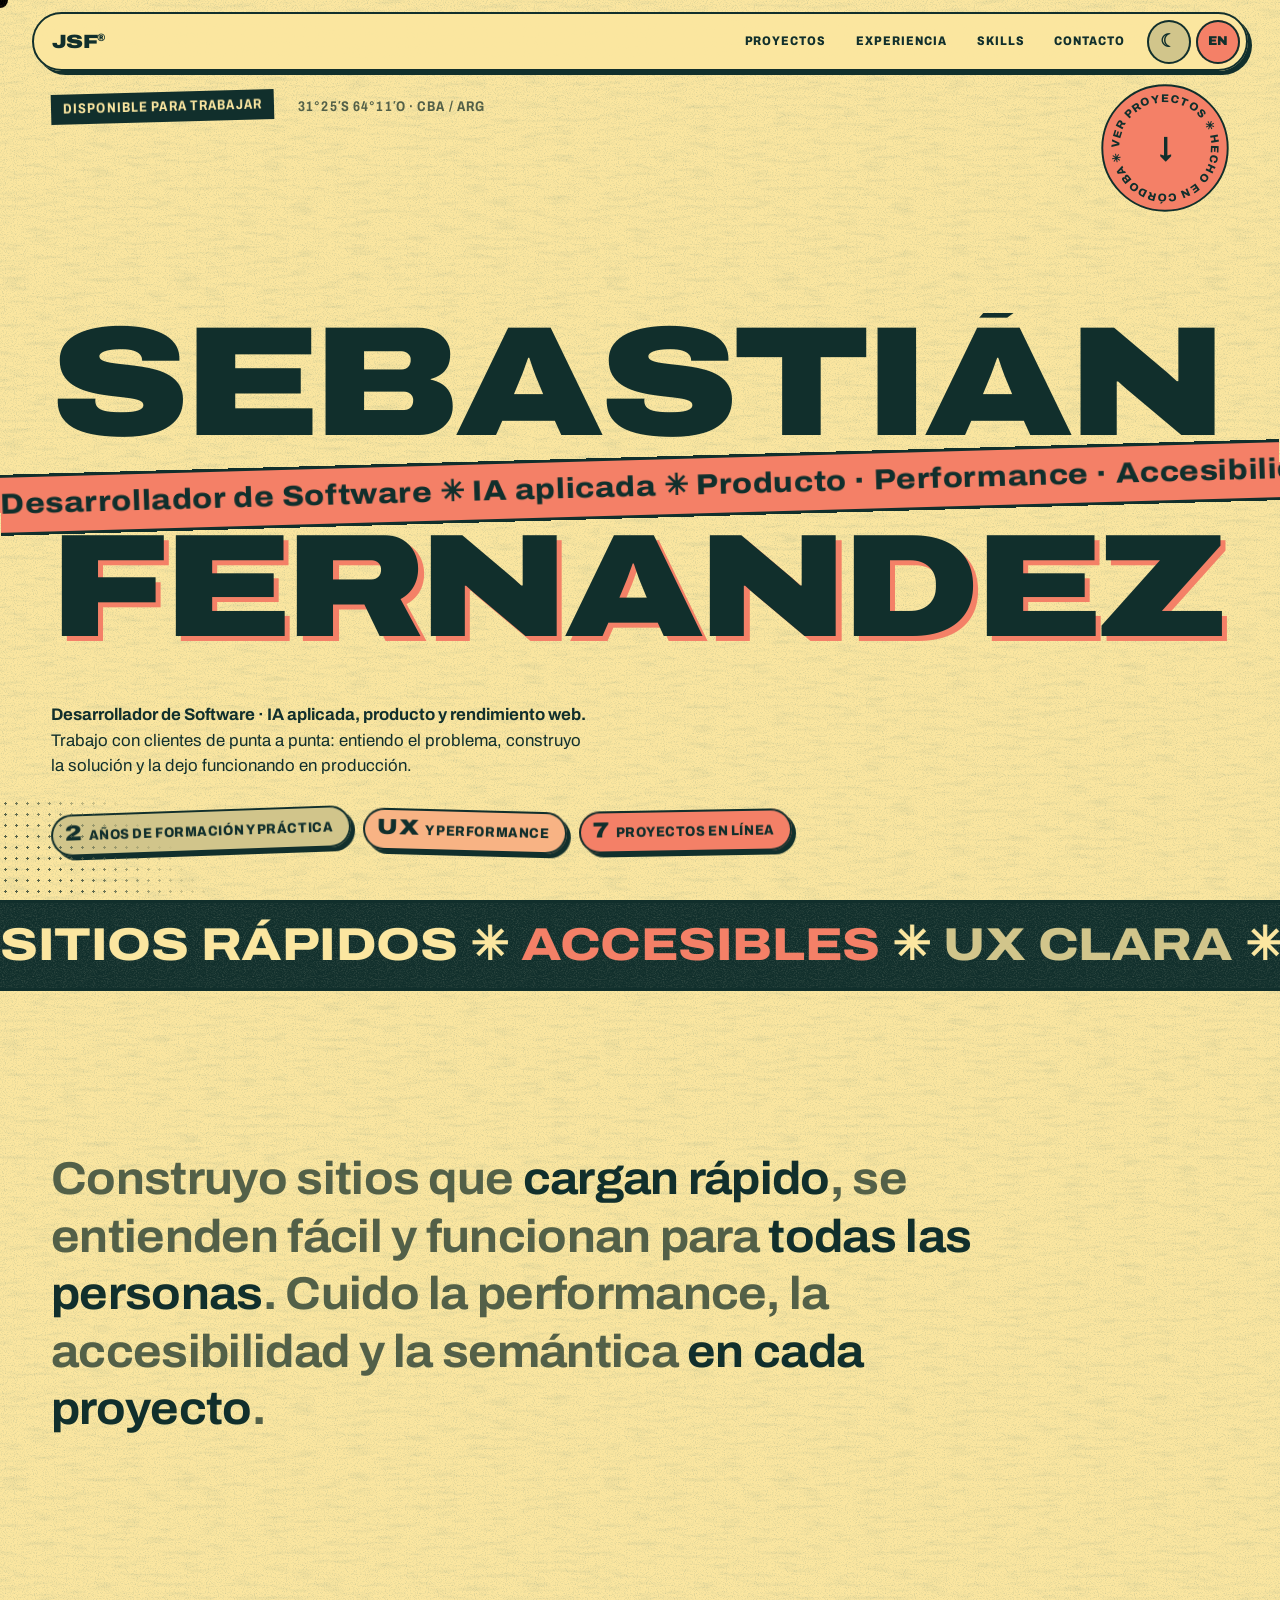
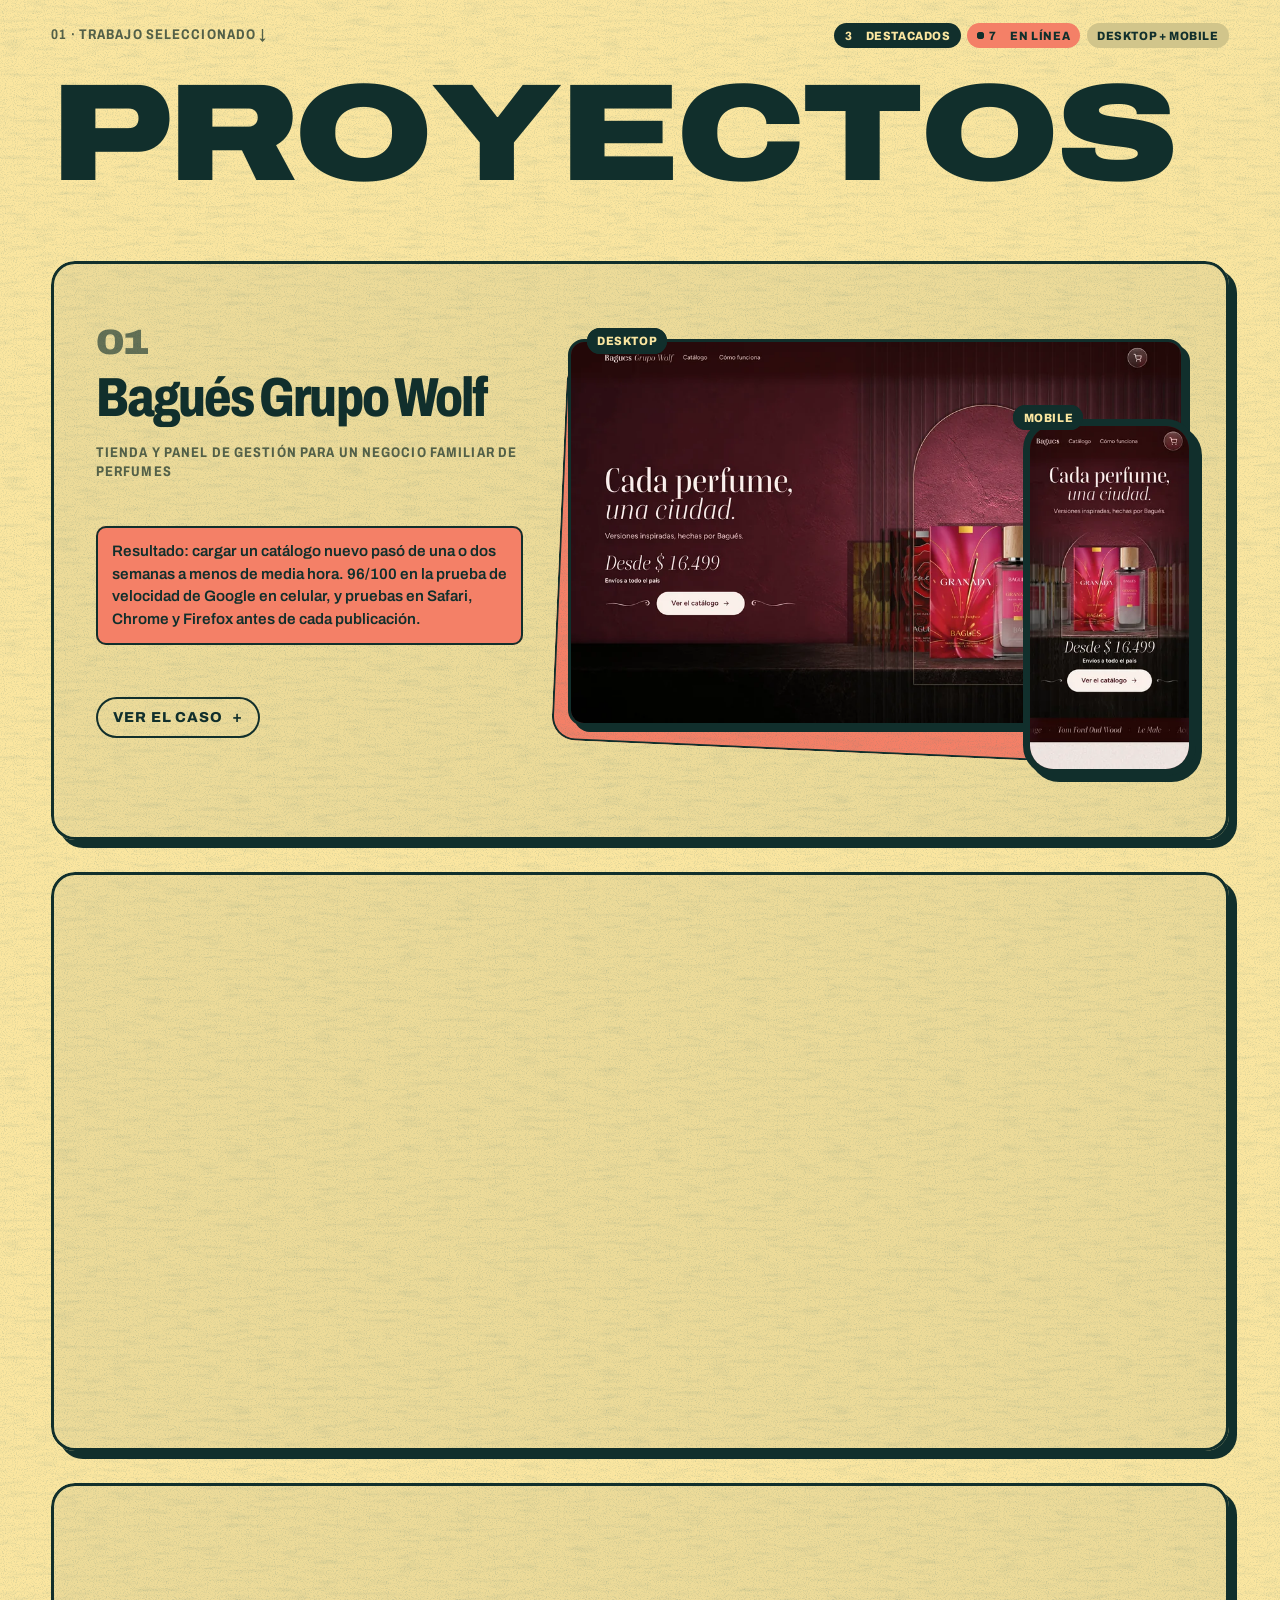
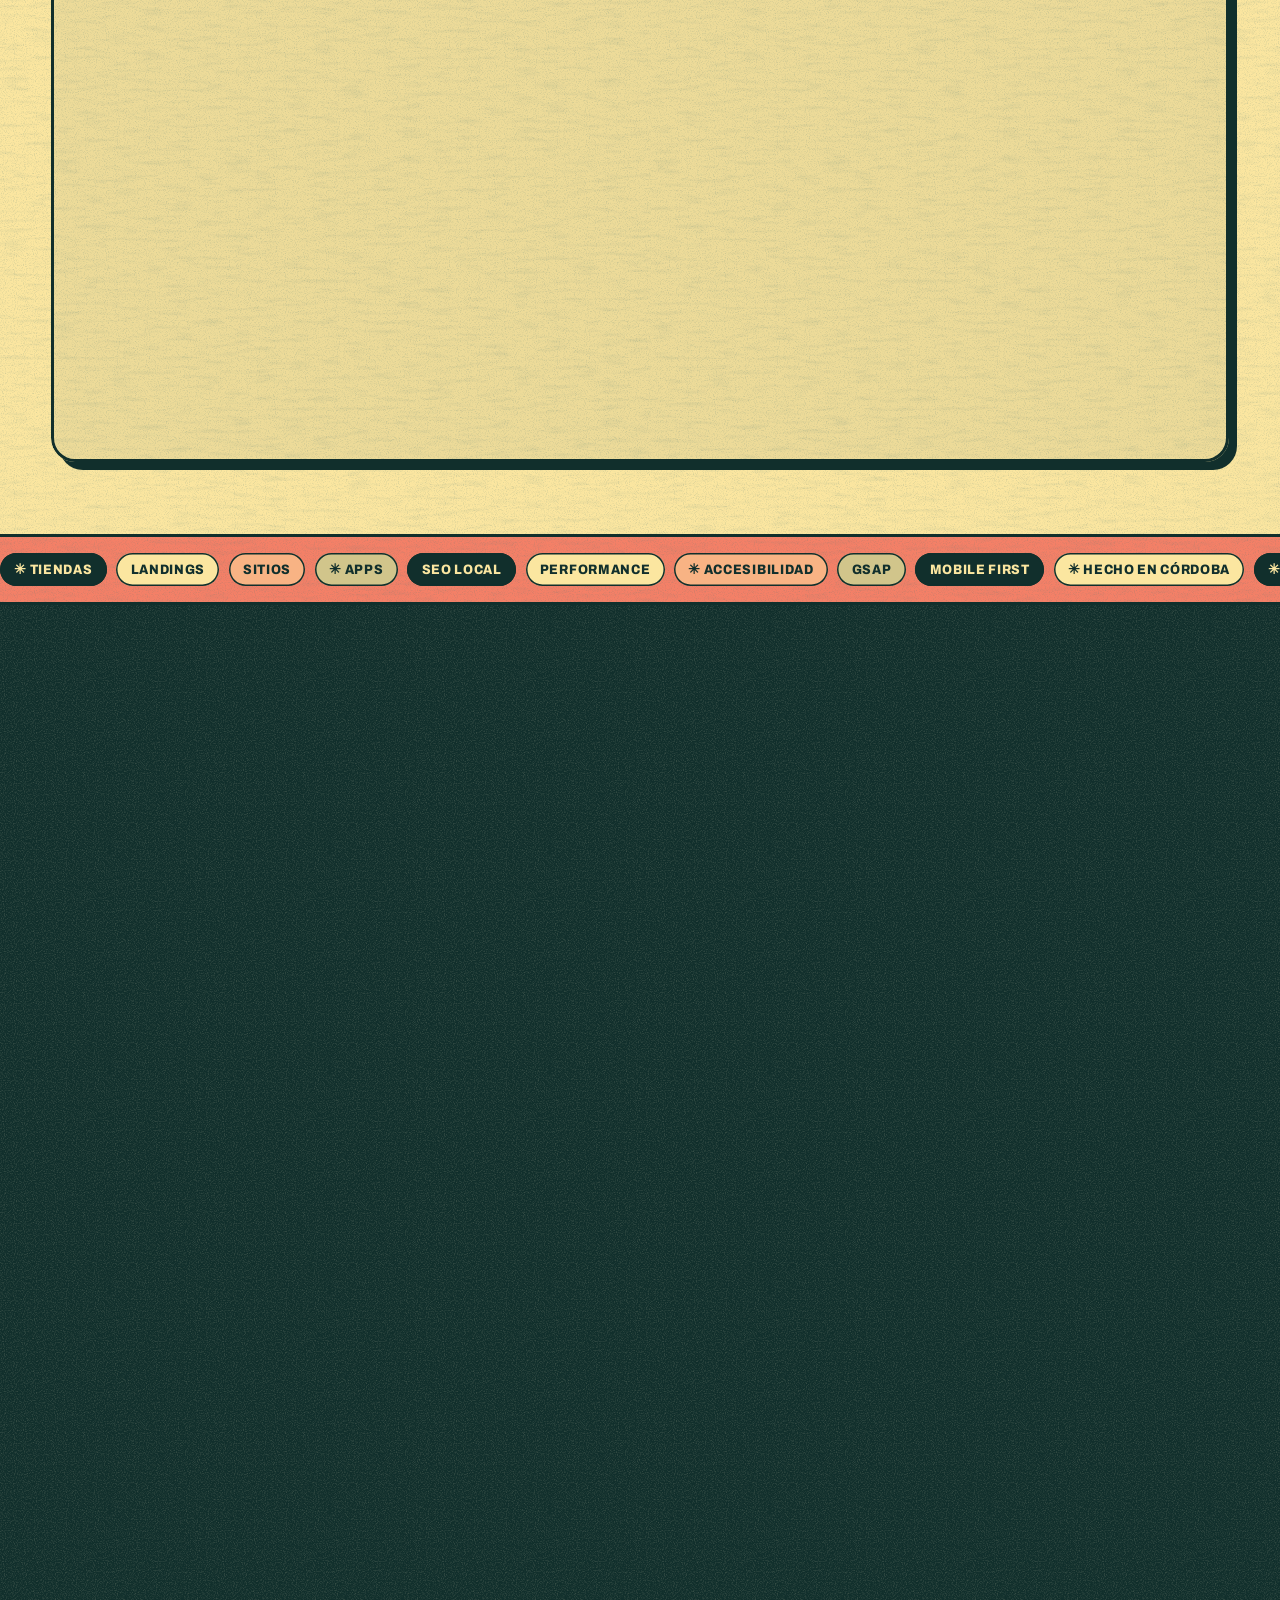
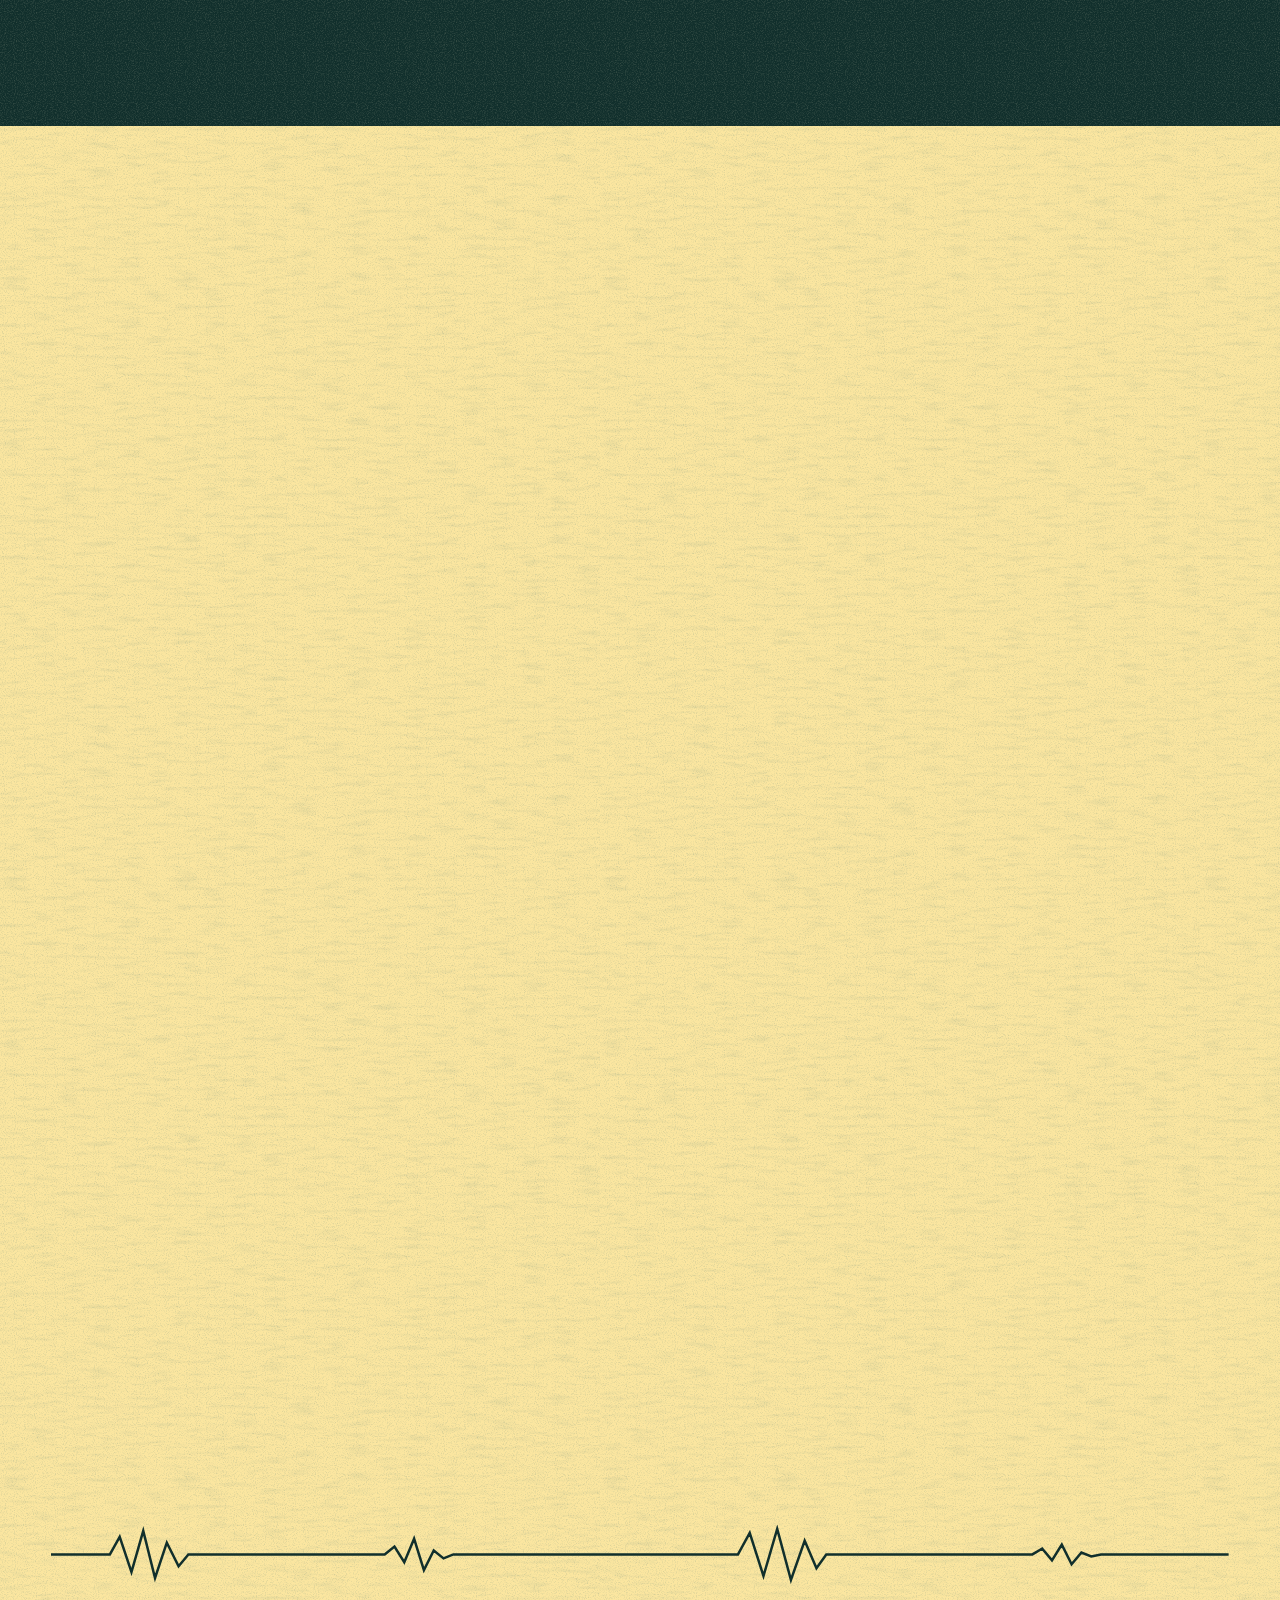
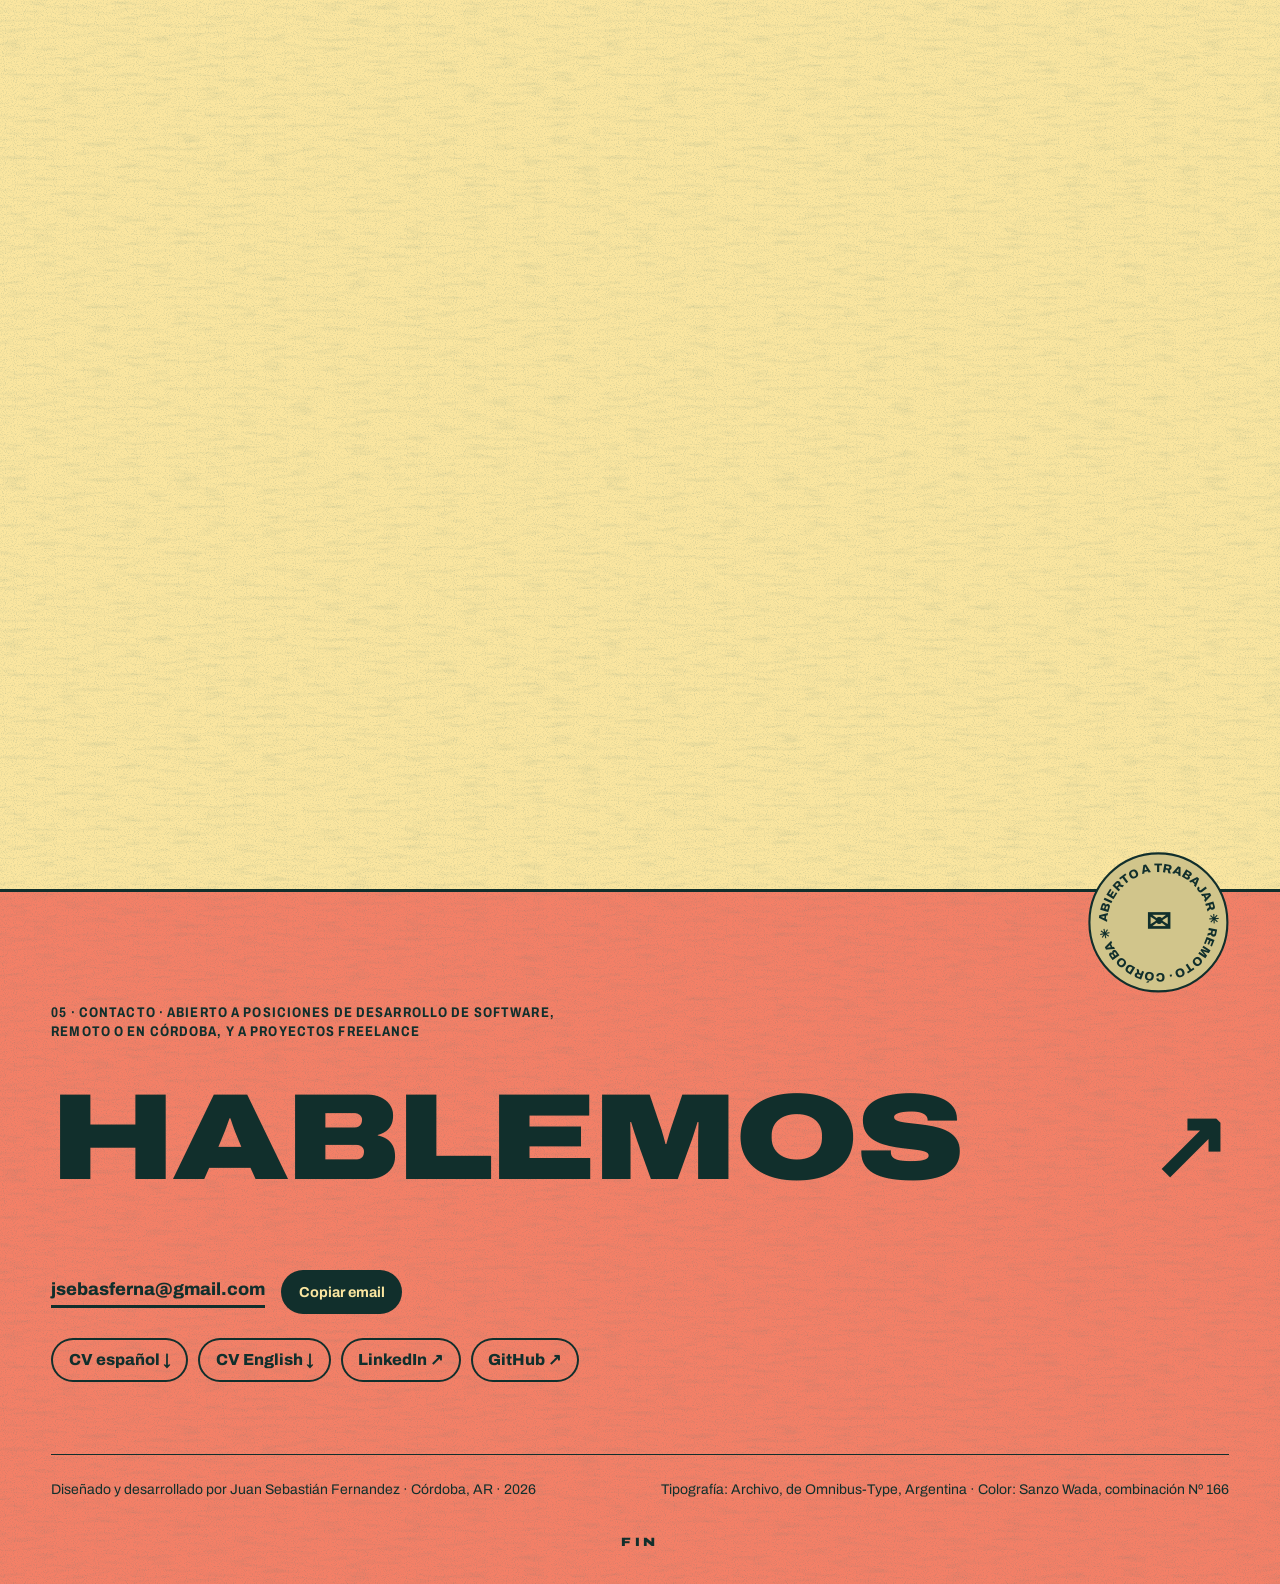
==== commit 65988d7d: "feat(casos): la tarjeta muestra poco y se abre en el lugar En celular cada tarjeta apilaba 12 bloque" ====
--- a/index.html
+++ b/index.html
@@ -206,7 +206,7 @@
             <figcaption class="tag tag--ink shot-label" data-i18n="label.desktop">Desktop</figcaption>
           </figure>
           <figure class="shot-m">
-            <figcaption class="tag tag--coral shot-label" data-i18n="label.mobile">Mobile</figcaption>
+            <figcaption class="tag tag--ink shot-label" data-i18n="label.mobile">Mobile</figcaption>
             <button class="phone shot-btn" type="button" data-open="bagues" data-shot-pref="m" style="--ph: #431f23">
               <span class="sr-only" data-i18n="btn.zoom">Ampliar</span>
               <picture>
@@ -223,36 +223,39 @@
             <span class="case__num" aria-hidden="true">01</span>
             <h3 class="case__title" id="t-bagues" data-pf="bagues:name">Bagués Grupo Wolf</h3>
           </div>
-          <div class="case__meta">
+            <span class="label case__kicker" data-pf="bagues:kicker">Tienda y panel de gestión para un negocio familiar de perfumes</span>
+          <p class="case__note" data-pf="bagues:note">Resultado: cargar un catálogo nuevo pasó de una o dos semanas a menos de media hora. 96/100 en la prueba de velocidad de Google en celular, y pruebas en Safari, Chrome y Firefox antes de cada publicación.</p>
+          <details class="case__detalle">
+            <summary class="case__abrir">
+              <span data-i18n="btn.case">Ver el caso</span><span class="sr-only"> · <span data-pf="bagues:name">Bagués Grupo Wolf</span></span>
+              <span class="case__abrir-ico" aria-hidden="true">+</span>
+            </summary>
+            <div class="case__cuerpo">
+              <div class="case__meta">
             <span class="tag tag--coral tag--lg"><span data-pf="bagues:badge">Versión 3.0</span> ✦</span>
-            <span class="label case__kicker" data-pf="bagues:kicker">Tienda y panel de gestión para un negocio familiar de perfumes</span>
-            <ul class="tags" aria-label="Etiquetas" data-i18n-aria="aria.tags"><li class="tag tag--ink" data-pt="origin:familia">Negocio familiar</li><li class="tag tag--sage" data-pt="focus:conversion">Más consultas</li><li class="tag tag--sage" data-pt="focus:db">Panel de gestión</li></ul>
-          </div>
-          <p class="case__context" data-pf="bagues:context">Grupo Wolf vende perfumes Bagués por catálogo, que cambia cada mes y tiene más de cien aromas. Actualizarlo a mano llevaba una o dos semanas. Armé una tienda con panel propio: el catálogo nuevo se carga desde ahí y cada pedido llega por WhatsApp.</p>
-          <div class="case__solved">
-            <p class="tag tag--ink"><span data-i18n="label.solved">Qué resolví</span>&nbsp;· 4</p>
-            <ol>
-              <li><span class="case__n" aria-hidden="true">01</span><span data-pf="bagues:solved:0">Renombré cada perfume como lo conoce la gente y sumé un buscador que tolera errores de tipeo</span></li>
-              <li><span class="case__n" aria-hidden="true">02</span><span data-pf="bagues:solved:1">Cada perfume tiene su ficha con notas, tamaños y precio, y un link para compartirla</span></li>
-            </ol>
-            <details class="case__more">
-              <summary><span data-i18n="btn.more">Ver los otros</span>&nbsp;2</summary>
-              <ol class="case__more-list" start="3">
+                <ul class="tags" aria-label="Etiquetas" data-i18n-aria="aria.tags"><li class="tag tag--ink" data-pt="origin:familia">Negocio familiar</li><li class="tag tag--sage" data-pt="focus:conversion">Más consultas</li><li class="tag tag--sage" data-pt="focus:db">Panel de gestión</li></ul>
+              </div>
+              <p class="case__context" data-pf="bagues:context">Grupo Wolf vende perfumes Bagués por catálogo, que cambia cada mes y tiene más de cien aromas. Actualizarlo a mano llevaba una o dos semanas. Armé una tienda con panel propio: el catálogo nuevo se carga desde ahí y cada pedido llega por WhatsApp.</p>
+              <div class="case__solved">
+                <p class="tag tag--ink"><span data-i18n="label.solved">Qué resolví</span>&nbsp;· 4</p>
+                <ol>
+                <li><span class="case__n" aria-hidden="true">01</span><span data-pf="bagues:solved:0">Renombré cada perfume como lo conoce la gente y sumé un buscador que tolera errores de tipeo</span></li>
+                <li><span class="case__n" aria-hidden="true">02</span><span data-pf="bagues:solved:1">Cada perfume tiene su ficha con notas, tamaños y precio, y un link para compartirla</span></li>
                 <li><span class="case__n" aria-hidden="true">03</span><span data-pf="bagues:solved:2">El pedido se cierra por WhatsApp, sin pago online, y los precios los controla el sistema</span></li>
                 <li><span class="case__n" aria-hidden="true">04</span><span data-pf="bagues:solved:3">Rediseñé la tienda bajo la idea “Cada perfume, una ciudad” y fotografié todo el catálogo con el mismo estilo</span></li>
-              </ol>
-            </details>
-          </div>
-          <p class="case__note" data-pf="bagues:note">Resultado: cargar un catálogo nuevo pasó de una o dos semanas a menos de media hora. 96/100 en la prueba de velocidad de Google en celular, y pruebas en Safari, Chrome y Firefox antes de cada publicación.</p>
-          <div class="case__stack">
-            <span class="label" aria-hidden="true">Stack</span>
-            <ul class="stack" aria-label="Tecnologías" data-i18n-aria="aria.stack"><li>React</li><li>Vite</li><li>React Router</li><li>Supabase</li><li>PDF.js</li><li>Vercel</li></ul>
-          </div>
-          <div class="case__actions">
-            <a class="btn" href="https://baguesfraganciaswolf.vercel.app/" target="_blank" rel="noopener"><span data-i18n="btn.live">Ver en vivo ↗</span><span class="sr-only"> · <span data-pf="bagues:name">Bagués Grupo Wolf</span></span></a>
+                </ol>
+              </div>
+              <div class="case__stack">
+                <span class="label" aria-hidden="true">Stack</span>
+                <ul class="stack" aria-label="Tecnologías" data-i18n-aria="aria.stack"><li>React</li><li>Vite</li><li>React Router</li><li>Supabase</li><li>PDF.js</li><li>Vercel</li></ul>
+              </div>
+              <div class="case__actions">
+                <a class="btn" href="https://baguesfraganciaswolf.vercel.app/" target="_blank" rel="noopener"><span data-i18n="btn.live">Ver en vivo ↗</span><span class="sr-only"> · <span data-pf="bagues:name">Bagués Grupo Wolf</span></span></a>
             <a class="btn btn--ghost" href="https://github.com/Seba-fernandez/baguesfraganciaswolf" target="_blank" rel="noopener"><span data-i18n="btn.code">Código</span><span class="sr-only"> · <span data-pf="bagues:name">Bagués Grupo Wolf</span></span></a>
-            <button class="btn btn--ghost" type="button" data-open="bagues"><span data-i18n="btn.shots">Ver capturas</span><span class="sr-only"> · <span data-pf="bagues:name">Bagués Grupo Wolf</span></span></button>
-          </div>
+                <button class="btn btn--ghost" type="button" data-open="bagues"><span data-i18n="btn.shots">Ver capturas</span><span class="sr-only"> · <span data-pf="bagues:name">Bagués Grupo Wolf</span></span></button>
+              </div>
+            </div>
+          </details>
         </div>
       </article>
 
@@ -268,7 +271,7 @@
             <figcaption class="tag tag--ink shot-label" data-i18n="label.desktop">Desktop</figcaption>
           </figure>
           <figure class="shot-m">
-            <figcaption class="tag tag--coral shot-label" data-i18n="label.mobile">Mobile</figcaption>
+            <figcaption class="tag tag--ink shot-label" data-i18n="label.mobile">Mobile</figcaption>
             <button class="phone shot-btn" type="button" data-open="cespad" data-shot-pref="m" style="--ph: #303530">
               <span class="sr-only" data-i18n="btn.zoom">Ampliar</span>
               <picture>
@@ -285,35 +288,38 @@
             <span class="case__num" aria-hidden="true">02</span>
             <h3 class="case__title" id="t-cespad" data-pf="cespad:name">Grupo CESPAD</h3>
           </div>
-          <div class="case__meta">
+            <span class="label case__kicker" data-pf="cespad:kicker">Sitio de canchas de césped sintético que lleva las consultas a WhatsApp</span>
+          <details class="case__detalle">
+            <summary class="case__abrir">
+              <span data-i18n="btn.case">Ver el caso</span><span class="sr-only"> · <span data-pf="cespad:name">Grupo CESPAD</span></span>
+              <span class="case__abrir-ico" aria-hidden="true">+</span>
+            </summary>
+            <div class="case__cuerpo">
+              <div class="case__meta">
             <span class="tag tag--coral tag--lg"><span data-pf="cespad:badge">Rediseño 2.0</span> ✦</span>
-            <span class="label case__kicker" data-pf="cespad:kicker">Sitio de canchas de césped sintético que lleva las consultas a WhatsApp</span>
-            <ul class="tags" aria-label="Etiquetas" data-i18n-aria="aria.tags"><li class="tag tag--ink" data-pt="origin:cliente">Cliente</li><li class="tag tag--sage" data-pt="focus:conversion">Más consultas</li><li class="tag tag--sage" data-pt="focus:seo">Visible en Google</li></ul>
-          </div>
-          <p class="case__context" data-pf="cespad:context">Grupo CESPAD ofrecía mucho más que pádel y no tenía sitio propio. Partí de su primera landing, Greenset, y la convertí en un sitio con una sección por deporte y cada servicio explicado con claridad.</p>
-          <div class="case__solved">
-            <p class="tag tag--ink"><span data-i18n="label.solved">Qué resolví</span>&nbsp;· 4</p>
-            <ol>
-              <li><span class="case__n" aria-hidden="true">01</span><span data-pf="cespad:solved:0">Ordené el contenido por deporte: cada visitante llega directo a lo suyo</span></li>
-              <li><span class="case__n" aria-hidden="true">02</span><span data-pf="cespad:solved:1">Puse botones de WhatsApp donde el visitante decide consultar, y cada uno va al número que corresponde</span></li>
-            </ol>
-            <details class="case__more">
-              <summary><span data-i18n="btn.more">Ver los otros</span>&nbsp;2</summary>
-              <ol class="case__more-list" start="3">
+                <ul class="tags" aria-label="Etiquetas" data-i18n-aria="aria.tags"><li class="tag tag--ink" data-pt="origin:cliente">Cliente</li><li class="tag tag--sage" data-pt="focus:conversion">Más consultas</li><li class="tag tag--sage" data-pt="focus:seo">Visible en Google</li></ul>
+              </div>
+              <p class="case__context" data-pf="cespad:context">Grupo CESPAD ofrecía mucho más que pádel y no tenía sitio propio. Partí de su primera landing, Greenset, y la convertí en un sitio con una sección por deporte y cada servicio explicado con claridad.</p>
+              <div class="case__solved">
+                <p class="tag tag--ink"><span data-i18n="label.solved">Qué resolví</span>&nbsp;· 4</p>
+                <ol>
+                <li><span class="case__n" aria-hidden="true">01</span><span data-pf="cespad:solved:0">Ordené el contenido por deporte: cada visitante llega directo a lo suyo</span></li>
+                <li><span class="case__n" aria-hidden="true">02</span><span data-pf="cespad:solved:1">Puse botones de WhatsApp donde el visitante decide consultar, y cada uno va al número que corresponde</span></li>
                 <li><span class="case__n" aria-hidden="true">03</span><span data-pf="cespad:solved:2">El formulario valida los datos esenciales antes de enviarse</span></li>
                 <li><span class="case__n" aria-hidden="true">04</span><span data-pf="cespad:solved:3">Preparé el sitio para aparecer en Google cuando buscan canchas en la zona</span></li>
-              </ol>
-            </details>
-          </div>
-          <div class="case__stack">
-            <span class="label" aria-hidden="true">Stack</span>
-            <ul class="stack" aria-label="Tecnologías" data-i18n-aria="aria.stack"><li>HTML5</li><li>CSS3</li><li>JS ES6+</li><li>Schema.org</li><li>WhatsApp click-to-chat</li><li>Vercel</li></ul>
-          </div>
-          <div class="case__actions">
-            <a class="btn" href="https://grupo-cespad-actualizacion.vercel.app/" target="_blank" rel="noopener"><span data-i18n="btn.live">Ver en vivo ↗</span><span class="sr-only"> · <span data-pf="cespad:name">Grupo CESPAD</span></span></a>
+                </ol>
+              </div>
+              <div class="case__stack">
+                <span class="label" aria-hidden="true">Stack</span>
+                <ul class="stack" aria-label="Tecnologías" data-i18n-aria="aria.stack"><li>HTML5</li><li>CSS3</li><li>JS ES6+</li><li>Schema.org</li><li>WhatsApp click-to-chat</li><li>Vercel</li></ul>
+              </div>
+              <div class="case__actions">
+                <a class="btn" href="https://grupo-cespad-actualizacion.vercel.app/" target="_blank" rel="noopener"><span data-i18n="btn.live">Ver en vivo ↗</span><span class="sr-only"> · <span data-pf="cespad:name">Grupo CESPAD</span></span></a>
             <a class="btn btn--ghost" href="https://github.com/Seba-fernandez/Grupo-Cespad-actualizacion" target="_blank" rel="noopener"><span data-i18n="btn.code">Código</span><span class="sr-only"> · <span data-pf="cespad:name">Grupo CESPAD</span></span></a>
-            <button class="btn btn--ghost" type="button" data-open="cespad"><span data-i18n="btn.shots">Ver capturas</span><span class="sr-only"> · <span data-pf="cespad:name">Grupo CESPAD</span></span></button>
-          </div>
+                <button class="btn btn--ghost" type="button" data-open="cespad"><span data-i18n="btn.shots">Ver capturas</span><span class="sr-only"> · <span data-pf="cespad:name">Grupo CESPAD</span></span></button>
+              </div>
+            </div>
+          </details>
         </div>
       </article>
 
@@ -329,7 +335,7 @@
             <figcaption class="tag tag--ink shot-label" data-i18n="label.desktop">Desktop</figcaption>
           </figure>
           <figure class="shot-m">
-            <figcaption class="tag tag--coral shot-label" data-i18n="label.mobile">Mobile</figcaption>
+            <figcaption class="tag tag--ink shot-label" data-i18n="label.mobile">Mobile</figcaption>
             <button class="phone shot-btn" type="button" data-open="oratoria" data-shot-pref="m" style="--ph: #f1ece1">
               <span class="sr-only" data-i18n="btn.zoom">Ampliar</span>
               <picture>
@@ -346,34 +352,37 @@
             <span class="case__num" aria-hidden="true">03</span>
             <h3 class="case__title" id="t-oratoria" data-pf="oratoria:name">Checklist de Oratoria</h3>
           </div>
-          <div class="case__meta">
+            <span class="label case__kicker" data-pf="oratoria:kicker">App con IA para ensayar discursos y mejorar al hablar en público</span>
+          <details class="case__detalle">
+            <summary class="case__abrir">
+              <span data-i18n="btn.case">Ver el caso</span><span class="sr-only"> · <span data-pf="oratoria:name">Checklist de Oratoria</span></span>
+              <span class="case__abrir-ico" aria-hidden="true">+</span>
+            </summary>
+            <div class="case__cuerpo">
+              <div class="case__meta">
             <span class="tag tag--coral tag--lg"><span data-pf="oratoria:badge">React + IA</span> ✦</span>
-            <span class="label case__kicker" data-pf="oratoria:kicker">App con IA para ensayar discursos y mejorar al hablar en público</span>
-            <ul class="tags" aria-label="Etiquetas" data-i18n-aria="aria.tags"><li class="tag tag--ink" data-pt="origin:propio">Producto propio</li><li class="tag tag--sage" data-pt="focus:ia">Con IA</li></ul>
-          </div>
-          <p class="case__context" data-pf="oratoria:context">Mejorar al hablar en público requiere una devolución que casi nunca hay a mano. Armé una app que evalúa cada ensayo con una lista de control y, al terminar, una IA devuelve su análisis.</p>
-          <div class="case__solved">
-            <p class="tag tag--ink"><span data-i18n="label.solved">Qué resolví</span>&nbsp;· 3</p>
-            <ol>
-              <li><span class="case__n" aria-hidden="true">01</span><span data-pf="oratoria:solved:0">Una lista de control evalúa cada ensayo con los mismos criterios</span></li>
-              <li><span class="case__n" aria-hidden="true">02</span><span data-pf="oratoria:solved:1">Al terminar cada ensayo, la IA devuelve su análisis</span></li>
-            </ol>
-            <details class="case__more">
-              <summary><span data-i18n="btn.more">Ver los otros</span>&nbsp;1</summary>
-              <ol class="case__more-list" start="3">
+                <ul class="tags" aria-label="Etiquetas" data-i18n-aria="aria.tags"><li class="tag tag--ink" data-pt="origin:propio">Producto propio</li><li class="tag tag--sage" data-pt="focus:ia">Con IA</li></ul>
+              </div>
+              <p class="case__context" data-pf="oratoria:context">Mejorar al hablar en público requiere una devolución que casi nunca hay a mano. Armé una app que evalúa cada ensayo con una lista de control y, al terminar, una IA devuelve su análisis.</p>
+              <div class="case__solved">
+                <p class="tag tag--ink"><span data-i18n="label.solved">Qué resolví</span>&nbsp;· 3</p>
+                <ol>
+                <li><span class="case__n" aria-hidden="true">01</span><span data-pf="oratoria:solved:0">Una lista de control evalúa cada ensayo con los mismos criterios</span></li>
+                <li><span class="case__n" aria-hidden="true">02</span><span data-pf="oratoria:solved:1">Al terminar cada ensayo, la IA devuelve su análisis</span></li>
                 <li><span class="case__n" aria-hidden="true">03</span><span data-pf="oratoria:solved:2">El historial queda guardado en el navegador y sigue ahí al reabrir la app</span></li>
-              </ol>
-            </details>
-          </div>
-          <div class="case__stack">
-            <span class="label" aria-hidden="true">Stack</span>
-            <ul class="stack" aria-label="Tecnologías" data-i18n-aria="aria.stack"><li>React</li><li>Vite</li><li>LocalStorage</li><li>Claude API</li><li>Vercel</li></ul>
-          </div>
-          <div class="case__actions">
-            <a class="btn" href="https://checklist-para-oratoria.vercel.app/" target="_blank" rel="noopener"><span data-i18n="btn.live">Ver en vivo ↗</span><span class="sr-only"> · <span data-pf="oratoria:name">Checklist de Oratoria</span></span></a>
+                </ol>
+              </div>
+              <div class="case__stack">
+                <span class="label" aria-hidden="true">Stack</span>
+                <ul class="stack" aria-label="Tecnologías" data-i18n-aria="aria.stack"><li>React</li><li>Vite</li><li>LocalStorage</li><li>Claude API</li><li>Vercel</li></ul>
+              </div>
+              <div class="case__actions">
+                <a class="btn" href="https://checklist-para-oratoria.vercel.app/" target="_blank" rel="noopener"><span data-i18n="btn.live">Ver en vivo ↗</span><span class="sr-only"> · <span data-pf="oratoria:name">Checklist de Oratoria</span></span></a>
             <a class="btn btn--ghost" href="https://github.com/Seba-fernandez/Checklist-para-Oratoria" target="_blank" rel="noopener"><span data-i18n="btn.code">Código</span><span class="sr-only"> · <span data-pf="oratoria:name">Checklist de Oratoria</span></span></a>
-            <button class="btn btn--ghost" type="button" data-open="oratoria"><span data-i18n="btn.shots">Ver capturas</span><span class="sr-only"> · <span data-pf="oratoria:name">Checklist de Oratoria</span></span></button>
-          </div>
+                <button class="btn btn--ghost" type="button" data-open="oratoria"><span data-i18n="btn.shots">Ver capturas</span><span class="sr-only"> · <span data-pf="oratoria:name">Checklist de Oratoria</span></span></button>
+              </div>
+            </div>
+          </details>
         </div>
       </article>
       <!-- build:featured:end -->
@@ -450,7 +459,7 @@
               <span class="arc-row__num">06</span>
               <span class="arc-row__main">
                 <span class="arc-row__name" data-pf="cafe:name">Blog de Café</span>
-                <span class="arc-row__tags"><span class="tag tag--ink" data-pt="origin:estudio">Estudio</span><span class="tag tag--coral"><span class="dot" aria-hidden="true"></span><span data-i18n="tag.live">En línea</span></span><span class="tag tag--sage" data-pt="focus:js">Sin frameworks</span></span>
+                <span class="arc-row__tags"><span class="tag tag--ink" data-pt="origin:estudio">Proyecto propio</span><span class="tag tag--coral"><span class="dot" aria-hidden="true"></span><span data-i18n="tag.live">En línea</span></span><span class="tag tag--sage" data-pt="focus:js">Sin frameworks</span></span>
               </span>
               <span class="arc-row__type"><span class="tag tag--line" data-pt="type:sitio">Sitio</span></span>
               <span class="arc-row__thumbs" aria-hidden="true" style="--ph: #5e5b5a">
@@ -466,7 +475,7 @@
               <span class="arc-row__num">07</span>
               <span class="arc-row__main">
                 <span class="arc-row__name" data-pf="festival:name">Festival de Música</span>
-                <span class="arc-row__tags"><span class="tag tag--ink" data-pt="origin:estudio">Estudio</span><span class="tag tag--coral"><span class="dot" aria-hidden="true"></span><span data-i18n="tag.live">En línea</span></span><span class="tag tag--sage" data-pt="focus:perf">Carga rápida</span><span class="tag tag--sage" data-pt="focus:diseno">Diseño visual</span></span>
+                <span class="arc-row__tags"><span class="tag tag--ink" data-pt="origin:estudio">Proyecto propio</span><span class="tag tag--coral"><span class="dot" aria-hidden="true"></span><span data-i18n="tag.live">En línea</span></span><span class="tag tag--sage" data-pt="focus:perf">Carga rápida</span><span class="tag tag--sage" data-pt="focus:diseno">Diseño visual</span></span>
               </span>
               <span class="arc-row__type"><span class="tag tag--line" data-pt="type:landing">Landing</span></span>
               <span class="arc-row__thumbs" aria-hidden="true" style="--ph: #755f90">
@@ -639,7 +648,7 @@
   </dialog>
 
   <!-- build:data:start -->
-  <script type="application/json" id="projectsData">{"types":{"tienda":{"es":"Tienda","en":"Store"},"sitio":{"es":"Sitio","en":"Website"},"landing":{"es":"Landing","en":"Landing"},"app":{"es":"App","en":"App"},"sistema":{"es":"Sistema","en":"System"}},"origins":{"familia":{"es":"Negocio familiar","en":"Family business"},"cliente":{"es":"Cliente","en":"Client"},"propio":{"es":"Producto propio","en":"Own product"},"estudio":{"es":"Estudio","en":"Study project"},"comercio":{"es":"Comercio local","en":"Local business"}},"focus":{"conversion":{"es":"Más consultas","en":"More inquiries"},"seo":{"es":"Visible en Google","en":"Found on Google"},"perf":{"es":"Carga rápida","en":"Fast loading"},"db":{"es":"Panel de gestión","en":"Admin panel"},"ia":{"es":"Con IA","en":"AI-powered"},"js":{"es":"Sin frameworks","en":"No frameworks"},"diseno":{"es":"Diseño visual","en":"Visual design"},"motion":{"es":"Animación","en":"Motion"}},"projects":[{"id":"bagues","featured":true,"accent":"coral","placeholder":"#431f23","name":{"es":"Bagués Grupo Wolf","en":"Bagués Grupo Wolf"},"type":"tienda","origin":"familia","focus":["conversion","db"],"badge":{"es":"Versión 3.0","en":"Version 3.0"},"kicker":{"es":"Tienda y panel de gestión para un negocio familiar de perfumes","en":"Store and admin panel for a family perfume business"},"context":{"es":"Grupo Wolf vende perfumes Bagués por catálogo, que cambia cada mes y tiene más de cien aromas. Actualizarlo a mano llevaba una o dos semanas. Armé una tienda con panel propio: el catálogo nuevo se carga desde ahí y cada pedido llega por WhatsApp.","en":"Grupo Wolf sells Bagués perfumes from a monthly catalog of over a hundred scents. Updating it by hand took one or two weeks. I built a store with its own admin panel: the new catalog loads there and every order arrives over WhatsApp."},"solved":{"es":["Renombré cada perfume como lo conoce la gente y sumé un buscador que tolera errores de tipeo","Cada perfume tiene su ficha con notas, tamaños y precio, y un link para compartirla","El pedido se cierra por WhatsApp, sin pago online, y los precios los controla el sistema","Rediseñé la tienda bajo la idea “Cada perfume, una ciudad” y fotografié todo el catálogo con el mismo estilo"],"en":["I renamed every perfume the way people know it and added a search that forgives typos","Every perfume has its own page with notes, sizes and price, plus a link to share it","Orders close over WhatsApp with no online payment, and the system controls the prices","I redesigned the store around the idea “Every perfume, a city” and photographed the whole catalog in one consistent style"]},"note":{"es":"Resultado: cargar un catálogo nuevo pasó de una o dos semanas a menos de media hora. 96/100 en la prueba de velocidad de Google en celular, y pruebas en Safari, Chrome y Firefox antes de cada publicación.","en":"Result: loading a new catalog went from one or two weeks to under half an hour. 96/100 on Google's mobile speed test, and tested in Safari, Chrome and Firefox before every release."},"stack":["React","Vite","React Router","Supabase","PDF.js","Vercel"],"live":"https://baguesfraganciaswolf.vercel.app/","code":"https://github.com/Seba-fernandez/baguesfraganciaswolf","alt":{"es":"la tienda Bagués Grupo Wolf","en":"the Bagués Grupo Wolf store"}},{"id":"cespad","featured":true,"accent":"sage","placeholder":"#303530","name":{"es":"Grupo CESPAD","en":"Grupo CESPAD"},"type":"sitio","origin":"cliente","focus":["conversion","seo"],"badge":{"es":"Rediseño 2.0","en":"Redesign 2.0"},"kicker":{"es":"Sitio de canchas de césped sintético que lleva las consultas a WhatsApp","en":"Website for a synthetic turf court business that routes inquiries to WhatsApp"},"context":{"es":"Grupo CESPAD ofrecía mucho más que pádel y no tenía sitio propio. Partí de su primera landing, Greenset, y la convertí en un sitio con una sección por deporte y cada servicio explicado con claridad.","en":"Grupo CESPAD offered much more than padel and had no website of its own. I started from its first landing page, Greenset, and turned it into a site with a section for each sport and every service clearly explained."},"solved":{"es":["Ordené el contenido por deporte: cada visitante llega directo a lo suyo","Puse botones de WhatsApp donde el visitante decide consultar, y cada uno va al número que corresponde","El formulario valida los datos esenciales antes de enviarse","Preparé el sitio para aparecer en Google cuando buscan canchas en la zona"],"en":["I organized the content by sport: every visitor goes straight to what they need","I placed WhatsApp buttons where visitors decide to get in touch, each one going to the right number","The form validates the essential data before it is sent","I set the site up to appear on Google when people search for courts nearby"]},"stack":["HTML5","CSS3","JS ES6+","Schema.org","WhatsApp click-to-chat","Vercel"],"live":"https://grupo-cespad-actualizacion.vercel.app/","code":"https://github.com/Seba-fernandez/Grupo-Cespad-actualizacion","alt":{"es":"el sitio Grupo CESPAD","en":"the Grupo CESPAD website"}},{"id":"oratoria","featured":true,"accent":"peach","placeholder":"#f1ece1","name":{"es":"Checklist de Oratoria","en":"Speaking Checklist"},"type":"app","origin":"propio","focus":["ia"],"badge":{"es":"React + IA","en":"React + AI"},"kicker":{"es":"App con IA para ensayar discursos y mejorar al hablar en público","en":"AI app for rehearsing speeches and improving at public speaking"},"context":{"es":"Mejorar al hablar en público requiere una devolución que casi nunca hay a mano. Armé una app que evalúa cada ensayo con una lista de control y, al terminar, una IA devuelve su análisis.","en":"Getting better at public speaking takes feedback that is rarely at hand. I built an app that scores each rehearsal against a checklist and, when it ends, an AI returns its analysis."},"solved":{"es":["Una lista de control evalúa cada ensayo con los mismos criterios","Al terminar cada ensayo, la IA devuelve su análisis","El historial queda guardado en el navegador y sigue ahí al reabrir la app"],"en":["A checklist scores every rehearsal against the same criteria","When each rehearsal ends, the AI returns its analysis","The history is saved in the browser and is still there when the app reopens"]},"stack":["React","Vite","LocalStorage","Claude API","Vercel"],"live":"https://checklist-para-oratoria.vercel.app/","code":"https://github.com/Seba-fernandez/Checklist-para-Oratoria","alt":{"es":"la app Checklist de Oratoria","en":"the Speaking Checklist app"}},{"id":"piccino","featured":false,"accent":"peach","placeholder":"#a3674d","name":{"es":"Piccino bakery","en":"Piccino bakery"},"type":"landing","origin":"comercio","focus":["diseno","motion","perf"],"badge":{"es":"Motion","en":"Motion"},"kicker":{"es":"Página para una marca de galletas artesanales que vende por Instagram","en":"Website for an artisan cookie brand that sells on Instagram"},"context":{"es":"Página para Piccino, una marca de galletas artesanales de Córdoba que vende por Instagram. La galleta es la protagonista: paneles en diagonal con los colores de la marca, sabores que caen y se acomodan, y una galleta que se muerde a medida que baja la página.","en":"A page for Piccino, an artisan cookie brand from Córdoba that sells on Instagram. The cookie is the star: angled panels in the brand colors, flavors that drop in and settle, and a cookie that gets bitten as the page scrolls down."},"solved":{"es":["Precargué los cuadros de la mordida: la animación acompaña el scroll sin cortes","La portada se anima apenas abre la página y los seis sabores entran en paneles diagonales al aparecer","Optimicé las imágenes para cada pantalla: la página carga rápido en el celular","Tomé la paleta de la identidad de la marca y agregué una versión sin animaciones para quien activa “reducir movimiento”"],"en":["I preloaded the bite frames: the animation follows the scroll with no stutter","The cover animates the moment the page opens, and the six flavors enter on angled panels as they appear","I optimized the images for every screen: the page loads fast on mobile","I took the palette from the brand identity and added a motion-free version for people who turn on “reduce motion”"]},"note":{"es":"Resultado: scroll fluido en celular y escritorio. Diseñada y publicada en un día.","en":"Result: smooth scrolling on mobile and desktop. Designed and shipped in one day."},"stack":["Astro","anime.js","CSS","AVIF","Vercel"],"live":"https://piccino-bakery.vercel.app/","code":"https://github.com/Seba-fernandez/Piccino-Bakery","alt":{"es":"la landing de Piccino bakery","en":"the Piccino bakery landing page"}},{"id":"greenset","featured":false,"accent":"peach","placeholder":"#45554c","name":{"es":"Greenset Court","en":"Greenset Court"},"type":"landing","origin":"cliente","focus":["conversion","js"],"badge":{"es":"Versión 1.0","en":"Version 1.0"},"kicker":{"es":"Landing de un negocio de pádel · Primera versión","en":"Landing page for a padel business · First version"},"context":{"es":"Primera presencia en internet para un negocio de pádel: explica el servicio y lleva la consulta a WhatsApp.","en":"First online presence for a padel business: it explains the service and leads the inquiry to WhatsApp."},"solved":{"es":["El servicio se entiende de un vistazo","Se ve confiable en el celular","Un camino de contacto claro por WhatsApp"],"en":["The service is clear at a glance","It looks trustworthy on a phone","A clear contact path over WhatsApp"]},"note":{"es":"El negocio creció y esta primera versión le quedó chica: de ahí salió Grupo CESPAD.","en":"The business grew and outgrew this first version: that is where Grupo CESPAD came from."},"stack":["HTML5","CSS3","JS ES6+","WhatsApp click-to-chat","Vercel"],"live":"https://greenset-landing.vercel.app/","code":"https://github.com/Seba-fernandez/Greenset-Landing","alt":{"es":"el sitio Greenset Court","en":"the Greenset Court website"}},{"id":"cafe","featured":false,"accent":"peach","placeholder":"#5e5b5a","name":{"es":"Blog de Café","en":"Coffee Blog"},"type":"sitio","origin":"estudio","focus":["js"],"kicker":{"es":"Sitio de cinco páginas con blog, cursos y contacto","en":"Five-page site with a blog, courses and contact"},"context":{"es":"Sitio de cinco páginas en HTML con blog, listado de cursos y un formulario de contacto que valida los datos.","en":"A five-page HTML site with a blog, a course listing and a contact form that validates the data."},"solved":{"es":["Navegación entre las 5 páginas con una estructura común","Listado de cursos y entradas del blog","El formulario revisa los datos antes de enviarlos"],"en":["Navigation across the 5 pages with a shared structure","Course listing and blog posts","The form checks the data before sending it"]},"stack":["HTML5","CSS3","JS ES6+","DOM API","Vercel"],"live":"https://blog-cafe-beige.vercel.app/","code":"https://github.com/Seba-fernandez/BlogCafe","alt":{"es":"el Blog de Café","en":"the Coffee Blog"}},{"id":"festival","featured":false,"accent":"coral","placeholder":"#755f90","name":{"es":"Festival de Música","en":"Music Festival"},"type":"landing","origin":"estudio","focus":["perf","diseno"],"kicker":{"es":"Landing de un festival de música electrónica, con video de fondo","en":"Landing page for an electronic music festival, with background video"},"context":{"es":"Landing de un festival de música electrónica con video de fondo, programación y entradas. Tenía que impactar sin cargar lento: comprimí las imágenes y cuidé la carga del video.","en":"Landing page for an electronic music festival, with background video, lineup and tickets. It had to impress without loading slowly: I compressed the images and tuned how the video loads."},"solved":{"es":["Imágenes livianas que cargan a medida que se avanza por la página","El video de fondo no frena la carga de la página","Programación de 2 días y 2 escenarios en una grilla","Estilos separados por sección, fáciles de mantener"],"en":["Lightweight images that load as the page scrolls","A background video that does not slow down the page","A 2-day, 2-stage lineup in a grid","Styles separated by section, easy to maintain"]},"stack":["HTML5","SASS/SCSS","WebP","Lazy loading","Vercel"],"live":"https://festivalde-musica.vercel.app/","code":"https://github.com/Seba-fernandez/FestivaldeMusica","alt":{"es":"el sitio Festival de Música","en":"the Music Festival website"}}]}</script>
+  <script type="application/json" id="projectsData">{"types":{"tienda":{"es":"Tienda","en":"Store"},"sitio":{"es":"Sitio","en":"Website"},"landing":{"es":"Landing","en":"Landing"},"app":{"es":"App","en":"App"},"sistema":{"es":"Sistema","en":"System"}},"origins":{"familia":{"es":"Negocio familiar","en":"Family business"},"cliente":{"es":"Cliente","en":"Client"},"propio":{"es":"Producto propio","en":"Own product"},"estudio":{"es":"Proyecto propio","en":"Self-directed"},"comercio":{"es":"Comercio local","en":"Local business"}},"focus":{"conversion":{"es":"Más consultas","en":"More inquiries"},"seo":{"es":"Visible en Google","en":"Found on Google"},"perf":{"es":"Carga rápida","en":"Fast loading"},"db":{"es":"Panel de gestión","en":"Admin panel"},"ia":{"es":"Con IA","en":"AI-powered"},"js":{"es":"Sin frameworks","en":"No frameworks"},"diseno":{"es":"Diseño visual","en":"Visual design"},"motion":{"es":"Animación","en":"Motion"}},"projects":[{"id":"bagues","featured":true,"accent":"coral","placeholder":"#431f23","name":{"es":"Bagués Grupo Wolf","en":"Bagués Grupo Wolf"},"type":"tienda","origin":"familia","focus":["conversion","db"],"badge":{"es":"Versión 3.0","en":"Version 3.0"},"kicker":{"es":"Tienda y panel de gestión para un negocio familiar de perfumes","en":"Store and admin panel for a family perfume business"},"context":{"es":"Grupo Wolf vende perfumes Bagués por catálogo, que cambia cada mes y tiene más de cien aromas. Actualizarlo a mano llevaba una o dos semanas. Armé una tienda con panel propio: el catálogo nuevo se carga desde ahí y cada pedido llega por WhatsApp.","en":"Grupo Wolf sells Bagués perfumes from a monthly catalog of over a hundred scents. Updating it by hand took one or two weeks. I built a store with its own admin panel: the new catalog loads there and every order arrives over WhatsApp."},"solved":{"es":["Renombré cada perfume como lo conoce la gente y sumé un buscador que tolera errores de tipeo","Cada perfume tiene su ficha con notas, tamaños y precio, y un link para compartirla","El pedido se cierra por WhatsApp, sin pago online, y los precios los controla el sistema","Rediseñé la tienda bajo la idea “Cada perfume, una ciudad” y fotografié todo el catálogo con el mismo estilo"],"en":["I renamed every perfume the way people know it and added a search that forgives typos","Every perfume has its own page with notes, sizes and price, plus a link to share it","Orders close over WhatsApp with no online payment, and the system controls the prices","I redesigned the store around the idea “Every perfume, a city” and photographed the whole catalog in one consistent style"]},"note":{"es":"Resultado: cargar un catálogo nuevo pasó de una o dos semanas a menos de media hora. 96/100 en la prueba de velocidad de Google en celular, y pruebas en Safari, Chrome y Firefox antes de cada publicación.","en":"Result: loading a new catalog went from one or two weeks to under half an hour. 96/100 on Google's mobile speed test, and tested in Safari, Chrome and Firefox before every release."},"stack":["React","Vite","React Router","Supabase","PDF.js","Vercel"],"live":"https://baguesfraganciaswolf.vercel.app/","code":"https://github.com/Seba-fernandez/baguesfraganciaswolf","alt":{"es":"la tienda Bagués Grupo Wolf","en":"the Bagués Grupo Wolf store"}},{"id":"cespad","featured":true,"accent":"sage","placeholder":"#303530","name":{"es":"Grupo CESPAD","en":"Grupo CESPAD"},"type":"sitio","origin":"cliente","focus":["conversion","seo"],"badge":{"es":"Rediseño 2.0","en":"Redesign 2.0"},"kicker":{"es":"Sitio de canchas de césped sintético que lleva las consultas a WhatsApp","en":"Website for a synthetic turf court business that routes inquiries to WhatsApp"},"context":{"es":"Grupo CESPAD ofrecía mucho más que pádel y no tenía sitio propio. Partí de su primera landing, Greenset, y la convertí en un sitio con una sección por deporte y cada servicio explicado con claridad.","en":"Grupo CESPAD offered much more than padel and had no website of its own. I started from its first landing page, Greenset, and turned it into a site with a section for each sport and every service clearly explained."},"solved":{"es":["Ordené el contenido por deporte: cada visitante llega directo a lo suyo","Puse botones de WhatsApp donde el visitante decide consultar, y cada uno va al número que corresponde","El formulario valida los datos esenciales antes de enviarse","Preparé el sitio para aparecer en Google cuando buscan canchas en la zona"],"en":["I organized the content by sport: every visitor goes straight to what they need","I placed WhatsApp buttons where visitors decide to get in touch, each one going to the right number","The form validates the essential data before it is sent","I set the site up to appear on Google when people search for courts nearby"]},"stack":["HTML5","CSS3","JS ES6+","Schema.org","WhatsApp click-to-chat","Vercel"],"live":"https://grupo-cespad-actualizacion.vercel.app/","code":"https://github.com/Seba-fernandez/Grupo-Cespad-actualizacion","alt":{"es":"el sitio Grupo CESPAD","en":"the Grupo CESPAD website"}},{"id":"oratoria","featured":true,"accent":"peach","placeholder":"#f1ece1","name":{"es":"Checklist de Oratoria","en":"Speaking Checklist"},"type":"app","origin":"propio","focus":["ia"],"badge":{"es":"React + IA","en":"React + AI"},"kicker":{"es":"App con IA para ensayar discursos y mejorar al hablar en público","en":"AI app for rehearsing speeches and improving at public speaking"},"context":{"es":"Mejorar al hablar en público requiere una devolución que casi nunca hay a mano. Armé una app que evalúa cada ensayo con una lista de control y, al terminar, una IA devuelve su análisis.","en":"Getting better at public speaking takes feedback that is rarely at hand. I built an app that scores each rehearsal against a checklist and, when it ends, an AI returns its analysis."},"solved":{"es":["Una lista de control evalúa cada ensayo con los mismos criterios","Al terminar cada ensayo, la IA devuelve su análisis","El historial queda guardado en el navegador y sigue ahí al reabrir la app"],"en":["A checklist scores every rehearsal against the same criteria","When each rehearsal ends, the AI returns its analysis","The history is saved in the browser and is still there when the app reopens"]},"stack":["React","Vite","LocalStorage","Claude API","Vercel"],"live":"https://checklist-para-oratoria.vercel.app/","code":"https://github.com/Seba-fernandez/Checklist-para-Oratoria","alt":{"es":"la app Checklist de Oratoria","en":"the Speaking Checklist app"}},{"id":"piccino","featured":false,"accent":"peach","placeholder":"#a3674d","name":{"es":"Piccino bakery","en":"Piccino bakery"},"type":"landing","origin":"comercio","focus":["diseno","motion","perf"],"badge":{"es":"Motion","en":"Motion"},"kicker":{"es":"Página para una marca de galletas artesanales que vende por Instagram","en":"Website for an artisan cookie brand that sells on Instagram"},"context":{"es":"Página para Piccino, una marca de galletas artesanales de Córdoba que vende por Instagram. La galleta es la protagonista: paneles en diagonal con los colores de la marca, sabores que caen y se acomodan, y una galleta que se muerde a medida que baja la página.","en":"A page for Piccino, an artisan cookie brand from Córdoba that sells on Instagram. The cookie is the star: angled panels in the brand colors, flavors that drop in and settle, and a cookie that gets bitten as the page scrolls down."},"solved":{"es":["Precargué los cuadros de la mordida: la animación acompaña el scroll sin cortes","La portada se anima apenas abre la página y los seis sabores entran en paneles diagonales al aparecer","Optimicé las imágenes para cada pantalla: la página carga rápido en el celular","Tomé la paleta de la identidad de la marca y agregué una versión sin animaciones para quien activa “reducir movimiento”"],"en":["I preloaded the bite frames: the animation follows the scroll with no stutter","The cover animates the moment the page opens, and the six flavors enter on angled panels as they appear","I optimized the images for every screen: the page loads fast on mobile","I took the palette from the brand identity and added a motion-free version for people who turn on “reduce motion”"]},"note":{"es":"Resultado: scroll fluido en celular y escritorio. Diseñada y publicada en un día.","en":"Result: smooth scrolling on mobile and desktop. Designed and shipped in one day."},"stack":["Astro","anime.js","CSS","AVIF","Vercel"],"live":"https://piccino-bakery.vercel.app/","code":"https://github.com/Seba-fernandez/Piccino-Bakery","alt":{"es":"la landing de Piccino bakery","en":"the Piccino bakery landing page"}},{"id":"greenset","featured":false,"accent":"peach","placeholder":"#45554c","name":{"es":"Greenset Court","en":"Greenset Court"},"type":"landing","origin":"cliente","focus":["conversion","js"],"badge":{"es":"Versión 1.0","en":"Version 1.0"},"kicker":{"es":"Landing de un negocio de pádel · Primera versión","en":"Landing page for a padel business · First version"},"context":{"es":"Primera presencia en internet para un negocio de pádel: explica el servicio y lleva la consulta a WhatsApp.","en":"First online presence for a padel business: it explains the service and leads the inquiry to WhatsApp."},"solved":{"es":["El servicio se entiende de un vistazo","Se ve confiable en el celular","Un camino de contacto claro por WhatsApp"],"en":["The service is clear at a glance","It looks trustworthy on a phone","A clear contact path over WhatsApp"]},"note":{"es":"El negocio creció y esta primera versión le quedó chica: de ahí salió Grupo CESPAD.","en":"The business grew and outgrew this first version: that is where Grupo CESPAD came from."},"stack":["HTML5","CSS3","JS ES6+","WhatsApp click-to-chat","Vercel"],"live":"https://greenset-landing.vercel.app/","code":"https://github.com/Seba-fernandez/Greenset-Landing","alt":{"es":"el sitio Greenset Court","en":"the Greenset Court website"}},{"id":"cafe","featured":false,"accent":"peach","placeholder":"#5e5b5a","name":{"es":"Blog de Café","en":"Coffee Blog"},"type":"sitio","origin":"estudio","focus":["js"],"kicker":{"es":"Sitio de cinco páginas con blog, cursos y contacto","en":"Five-page site with a blog, courses and contact"},"context":{"es":"Sitio de cinco páginas en HTML con blog, listado de cursos y un formulario de contacto que valida los datos.","en":"A five-page HTML site with a blog, a course listing and a contact form that validates the data."},"solved":{"es":["Navegación entre las 5 páginas con una estructura común","Listado de cursos y entradas del blog","El formulario revisa los datos antes de enviarlos"],"en":["Navigation across the 5 pages with a shared structure","Course listing and blog posts","The form checks the data before sending it"]},"stack":["HTML5","CSS3","JS ES6+","DOM API","Vercel"],"live":"https://blog-cafe-beige.vercel.app/","code":"https://github.com/Seba-fernandez/BlogCafe","alt":{"es":"el Blog de Café","en":"the Coffee Blog"}},{"id":"festival","featured":false,"accent":"coral","placeholder":"#755f90","name":{"es":"Festival de Música","en":"Music Festival"},"type":"landing","origin":"estudio","focus":["perf","diseno"],"kicker":{"es":"Landing de un festival de música electrónica, con video de fondo","en":"Landing page for an electronic music festival, with background video"},"context":{"es":"Landing de un festival de música electrónica con video de fondo, programación y entradas. Tenía que impactar sin cargar lento: comprimí las imágenes y cuidé la carga del video.","en":"Landing page for an electronic music festival, with background video, lineup and tickets. It had to impress without loading slowly: I compressed the images and tuned how the video loads."},"solved":{"es":["Imágenes livianas que cargan a medida que se avanza por la página","El video de fondo no frena la carga de la página","Programación de 2 días y 2 escenarios en una grilla","Estilos separados por sección, fáciles de mantener"],"en":["Lightweight images that load as the page scrolls","A background video that does not slow down the page","A 2-day, 2-stage lineup in a grid","Styles separated by section, easy to maintain"]},"stack":["HTML5","SASS/SCSS","WebP","Lazy loading","Vercel"],"live":"https://festivalde-musica.vercel.app/","code":"https://github.com/Seba-fernandez/FestivaldeMusica","alt":{"es":"el sitio Festival de Música","en":"the Music Festival website"}}]}</script>
   <!-- build:data:end -->
 
   <!-- GSAP + ScrollTrigger los carga motion.js cuando la página ya está lista (no traban la entrada) -->
--- a/css/styles.css
+++ b/css/styles.css
@@ -882,11 +882,14 @@
   line-height: 1.45;
 }
 .case__n { font-weight: 900; font-variant-numeric: tabular-nums; }
+/* El resultado: lo ultimo que se ve sin abrir, y lo unico coral de la
+   tarjeta. Si todo lleva color, nada resalta. */
 .case__note {
-  background: var(--peach); color: var(--slate);
+  background: var(--coral); color: var(--slate);
   padding: 0.85rem 1rem; border-radius: var(--r-sm);
   box-shadow: inset 0 0 0 2px var(--slate);
-  font-size: 0.95rem; line-height: 1.5;
+  font-size: 0.95rem; line-height: 1.5; font-weight: 600;
+  margin-top: var(--s-3);
 }
 .case__stack { display: flex; flex-wrap: wrap; align-items: center; gap: 0.5rem; }
 .case__stack > .label { color: var(--muted); margin-right: 0.25rem; }
@@ -956,10 +959,16 @@
 .archive .pill-btn { color: var(--naples); }
 .archive .pill-btn.is-on { color: var(--slate); }
 
-.filters { flex-direction: column; gap: 0.9rem; margin-bottom: 2rem; }
-.filters__row { display: flex; align-items: center; gap: 0.75rem; flex-wrap: wrap; }
-.filters__label { color: var(--band-muted); min-width: 5.5rem; }
-.filters__chips { display: flex; flex-wrap: wrap; gap: 0.5rem; }
+/* Filtros: cada grupo es una fila (rótulo + chips que envuelven, sin scroll oculto).
+   Los dos grupos fluyen juntos: en escritorio caben en una sola línea y, cuando
+   hay más chips o menos ancho, el segundo baja solo. El rótulo comparte fila con
+   sus chips en vez de ocupar una propia. */
+.archive__tools { display: flex; align-items: center; justify-content: space-between; gap: 0.75rem 1.5rem; flex-wrap: wrap; }
+.filters { flex-flow: row wrap; align-items: flex-start; gap: 0.6rem 2.5rem; margin-bottom: 1.75rem; }
+.filters__row { display: flex; align-items: flex-start; gap: 0.75rem; min-width: 0; }
+.filters__label { color: var(--band-muted); flex: none; min-width: 4.4rem; min-height: 2.5rem; display: flex; align-items: center; }
+.filters__chips { display: flex; flex-wrap: wrap; gap: 0.4rem; min-width: 0; }
+.filters .pill-btn { min-height: 2.5rem; padding: 0 0.95rem; font-size: 0.88rem; }
 .fchip__c { font-weight: 500; font-variant-numeric: tabular-nums; }
 .fchip--focus { color: var(--sage) !important; box-shadow: none; outline: 1.5px dashed var(--band-muted); outline-offset: -1.5px; }
 .fchip--focus.is-on { background: var(--naples); color: var(--slate) !important; outline: 0; box-shadow: inset 0 0 0 1.5px var(--naples); }
@@ -970,7 +979,8 @@
 /* Y un anillo de foco propio: el punteado de 1,5px es el mismo que tiene en
    reposo, asi que con teclado no se distinguia cual estaba enfocado. */
 .fchip--focus:focus-visible { outline: 3px solid var(--slate); outline-offset: -3px; }
-.filters__count { color: var(--band-muted); font-size: 0.9rem; }
+.filters__count { color: var(--band-muted); font-size: 0.95rem; flex: 1 1 0; min-width: 0; }
+.archive__tools .view-switch { margin-left: auto; }
 
 .arc-list { border-bottom: 1px solid var(--band-line); }
 .arc-item[hidden] { display: none; }
@@ -1056,14 +1066,11 @@
   .arc-list.is-grid .arc-row__type { display: block; }
 }
 @media (max-width: 700px) {
-  .filters__row { flex-direction: column; align-items: flex-start; gap: 0.5rem; }
-  .filters__chips {
-    flex-wrap: nowrap; overflow-x: auto;
-    width: calc(100% + var(--gutter)); padding: 0.2rem var(--gutter) 0.4rem 0.2rem; margin-left: -0.2rem;
-    scroll-snap-type: x proximity; scrollbar-width: none;
-  }
-  .filters__chips::-webkit-scrollbar { display: none; }
-  .filters__chips > * { flex: none; scroll-snap-align: start; }
+  .filters__row { width: 100%; gap: 0.5rem; }
+  .filters__label { min-width: 3.4rem; font-size: 0.7rem; letter-spacing: 0.05em; }
+  .filters .pill-btn { padding: 0 0.7rem; font-size: 0.82rem; }
+  .filters__chips { gap: 0.35rem; }
+  .archive__head { margin-bottom: 1.25rem; }
   .arc-row { grid-template-columns: 3.9rem minmax(0, 1fr); grid-template-areas: "thumbs main"; padding: 1rem 0.25rem; }
   .arc-row__num { display: none; }
   .arc-row__thumbs { width: 3.9rem; aspect-ratio: auto; }
@@ -1243,24 +1250,26 @@
    Lo que está lejos de la pantalla no se dibuja ni se mide hasta acercarse: la primera carga
    pinta antes y las imágenes de los casos esperan su turno. contain-intrinsic-size reserva
    un alto aproximado y después recuerda el real (auto), así el scroll no salta. */
-.case    { content-visibility: auto; contain-intrinsic-size: auto 1400px; overflow-clip-margin: 4rem; }
-.archive { content-visibility: auto; contain-intrinsic-size: auto 1250px; }
-.skills  { content-visibility: auto; contain-intrinsic-size: auto 1470px; }
+.case    { content-visibility: auto; contain-intrinsic-size: auto 700px; overflow-clip-margin: 4rem; }
+.archive { content-visibility: auto; contain-intrinsic-size: auto 1200px; }
+.skills  { content-visibility: auto; contain-intrinsic-size: auto 1290px; }
 .experience { content-visibility: auto; contain-intrinsic-size: auto 1300px; }
 .cv-all .case, .cv-all .archive, .cv-all .skills, .cv-all .experience { content-visibility: visible; }
 @media (min-width: 701px) {
-  .case   { contain-intrinsic-size: auto 1150px; }
-  .skills { contain-intrinsic-size: auto 1000px; }
+  .case   { contain-intrinsic-size: auto 730px; }
+  .skills { contain-intrinsic-size: auto 900px; }
   .experience { contain-intrinsic-size: auto 1250px; }
+  .archive { contain-intrinsic-size: auto 1030px; }
 }
 /* En escritorio los casos son mucho mas bajos que en tablet: el alto reservado
    se mide por content-box y los tres casos miden 995, 764 y 707 a 1440px. */
 @media (min-width: 1024px) {
-  .case { contain-intrinsic-size: auto 850px; }
+  .case { contain-intrinsic-size: auto 520px; }
+  .archive { contain-intrinsic-size: auto 1090px; }
   /* Experiencia y Skills tambien cambian mucho entre tablet y escritorio:
      Experiencia pasa de 980 a 1040 y Skills de 985 a 776 (content-box). */
   .experience { contain-intrinsic-size: auto 1280px; }
-  .skills { contain-intrinsic-size: auto 790px; }
+  .skills { contain-intrinsic-size: auto 715px; }
 }
 
 /* ═════════ 05 · CAPA INMERSIVA (2026) ═════════
@@ -1744,47 +1753,84 @@
 /* ---------- Skills en chips ----------
    35 ítems en columnas de una línea cada uno desperdiciaban casi dos tercios del
    ancho. En chips, el mismo contenido fluye y ocupa la mitad del alto. */
-.skills-col ul { display: flex; flex-wrap: wrap; gap: 0.4rem; }
+/* Las habilidades envuelven en horizontal para no gastar una fila cada una,
+   pero sin pastilla: eran 45 contornos con el mismo peso y se leia como un
+   muro. El ancla es el encabezado de cada grupo, que si lleva relleno. El
+   detalle se escanea, no se lee uno por uno. */
+.skills-col ul { display: flex; flex-wrap: wrap; gap: 0.2rem 0.75rem; }
 .skills-col li {
-  padding: 0.32rem 0.72rem;
+  padding: 0.26rem 0;
   border-bottom: 0;
-  border-radius: 999px;
-  box-shadow: inset 0 0 0 2px var(--line);
-  font-size: 0.9rem; font-weight: 600; line-height: 1.3;
+  border-radius: 0;
+  box-shadow: none;
+  font-size: 0.9rem; font-weight: 500; line-height: 1.3;
   transition: box-shadow var(--t-ui) var(--ease), color var(--t-ui) var(--ease),
               background-color var(--t-ui) var(--ease);
 }
 /* El marcador de punto de la versión anterior ya no aplica a un chip */
 .skills-col li::before { content: none; }
+/* Un punto chico separa, sin encerrar. No va en el primero de cada fila. */
+.skills-col li + li::after { content: none; }
+.skills-col li:not(:last-child) {
+  position: relative; padding-right: 0.75rem;
+}
+.skills-col li:not(:last-child)::after {
+  content: ""; position: absolute; right: 0; top: 50%;
+  width: 3px; height: 3px; border-radius: 50%;
+  background: var(--line); translate: 0 -50%;
+}
+/* Al apuntar se subraya, no se rellena: el coral queda reservado para los
+   resultados de los casos. Si todo puede ponerse coral, el coral no dice nada. */
 .skills-col li:hover, .skills-col li:focus-within {
-  padding-left: 0.72rem;
-  background: var(--coral); color: var(--slate);
-  box-shadow: inset 0 0 0 2px var(--slate);
-}
-/* "En formación" se distingue sin leer el encabezado */
-.skills-col:last-child li { box-shadow: inset 0 0 0 2px var(--coral); }
+  color: var(--fg);
+  text-decoration: underline;
+  text-decoration-thickness: 2px;
+  text-underline-offset: 4px;
+}
+/* "En formación" lo distingue su encabezado. Antes cada item llevaba ademas
+   un anillo coral; sin la pastilla ese anillo quedaba alrededor de texto
+   pelado y se leia como un error, y gastaba el coral que ahora significa
+   resultado. */
 
 /* ---------- "Qué resolví": los dos primeros y el resto en el lugar ----------
    <details> nativo: anda sin JS y el navegador ya le da teclado y lectura. */
-.case__more { margin-top: var(--s-3); }
-.case__more > summary {
-  display: inline-flex; align-items: center; gap: 0.45rem;
-  padding: 0.4rem 0.9rem; border-radius: 999px;
+/* ── Tarjeta de caso: primero poco, al abrir todo ──────────────────────
+   Antes cada tarjeta apilaba 12 bloques en celular (captura, numero, titulo,
+   badge, bajada, 3 tags, parrafo, lista, caja de resultado, stack y tres
+   botones) y ademas el modal repetia casi lo mismo al hacer clic.
+
+   Ahora de entrada solo hay cuatro cosas, en orden de protagonismo: la
+   captura, el numero y el titulo, una linea de que es, y el resultado. Lo
+   primero y lo ultimo son lo que se recuerda, asi que el resultado es lo
+   ultimo y es lo unico coral de la tarjeta. El resto se abre en el lugar. */
+.case__detalle { margin-top: var(--s-4); }
+.case__abrir {
+  display: inline-flex; align-items: center; gap: 0.55rem;
+  cursor: pointer; list-style: none;
+  font-family: var(--sans); font-size: 0.9rem; font-weight: 800;
+  letter-spacing: 0.06em; text-transform: uppercase;
+  padding: 0.6rem 1.1rem; border-radius: 999px;
   box-shadow: inset 0 0 0 2px var(--line);
-  font-size: var(--small); font-weight: 800; font-stretch: 90%;
-  text-transform: uppercase; letter-spacing: 0.02em;
-  cursor: pointer; list-style: none;
-  transition: box-shadow var(--t-ui) var(--ease), background-color var(--t-ui) var(--ease);
-}
-.case__more > summary::-webkit-details-marker { display: none; }
-.case__more > summary::after {
-  content: "↓"; font-size: 0.9em; transition: rotate 0.3s var(--ease);
-}
-.case__more[open] > summary::after { rotate: 180deg; }
-.case__more > summary:hover, .case__more > summary:focus-visible {
-  background: var(--sage); box-shadow: inset 0 0 0 2px var(--slate);
-}
-.case__more-list { margin-top: 0; }
+  transition: background-color var(--t-ui) var(--ease), box-shadow var(--t-ui) var(--ease);
+}
+.case__abrir::-webkit-details-marker { display: none; }
+.case__abrir-ico {
+  font-weight: 700; font-size: 1.1em; line-height: 1;
+  transition: rotate 0.3s var(--ease);
+}
+.case__detalle[open] .case__abrir-ico { rotate: 45deg; }
+.case__abrir:hover, .case__abrir:focus-visible { box-shadow: inset 0 0 0 2px var(--fg); }
+.case__cuerpo {
+  display: grid; gap: var(--s-4);
+  padding-top: var(--s-4);
+}
+@media (prefers-reduced-motion: no-preference) {
+  .case__detalle[open] .case__cuerpo { animation: abrir-caso 0.4s var(--ease) both; }
+}
+@keyframes abrir-caso {
+  from { opacity: 0; translate: 0 -10px; }
+  to   { opacity: 1; translate: 0 0; }
+}
 
 /* ---------- Largo de línea ----------
    A 768 px el texto de los casos corría a 80-92 caracteres y en 1440 los ítems de
--- a/css/styles.css
+++ b/css/styles.css
@@ -882,11 +882,14 @@
   line-height: 1.45;
 }
 .case__n { font-weight: 900; font-variant-numeric: tabular-nums; }
+/* El resultado: lo ultimo que se ve sin abrir, y lo unico coral de la
+   tarjeta. Si todo lleva color, nada resalta. */
 .case__note {
-  background: var(--peach); color: var(--slate);
+  background: var(--coral); color: var(--slate);
   padding: 0.85rem 1rem; border-radius: var(--r-sm);
   box-shadow: inset 0 0 0 2px var(--slate);
-  font-size: 0.95rem; line-height: 1.5;
+  font-size: 0.95rem; line-height: 1.5; font-weight: 600;
+  margin-top: var(--s-3);
 }
 .case__stack { display: flex; flex-wrap: wrap; align-items: center; gap: 0.5rem; }
 .case__stack > .label { color: var(--muted); margin-right: 0.25rem; }
@@ -956,10 +959,16 @@
 .archive .pill-btn { color: var(--naples); }
 .archive .pill-btn.is-on { color: var(--slate); }
 
-.filters { flex-direction: column; gap: 0.9rem; margin-bottom: 2rem; }
-.filters__row { display: flex; align-items: center; gap: 0.75rem; flex-wrap: wrap; }
-.filters__label { color: var(--band-muted); min-width: 5.5rem; }
-.filters__chips { display: flex; flex-wrap: wrap; gap: 0.5rem; }
+/* Filtros: cada grupo es una fila (rótulo + chips que envuelven, sin scroll oculto).
+   Los dos grupos fluyen juntos: en escritorio caben en una sola línea y, cuando
+   hay más chips o menos ancho, el segundo baja solo. El rótulo comparte fila con
+   sus chips en vez de ocupar una propia. */
+.archive__tools { display: flex; align-items: center; justify-content: space-between; gap: 0.75rem 1.5rem; flex-wrap: wrap; }
+.filters { flex-flow: row wrap; align-items: flex-start; gap: 0.6rem 2.5rem; margin-bottom: 1.75rem; }
+.filters__row { display: flex; align-items: flex-start; gap: 0.75rem; min-width: 0; }
+.filters__label { color: var(--band-muted); flex: none; min-width: 4.4rem; min-height: 2.5rem; display: flex; align-items: center; }
+.filters__chips { display: flex; flex-wrap: wrap; gap: 0.4rem; min-width: 0; }
+.filters .pill-btn { min-height: 2.5rem; padding: 0 0.95rem; font-size: 0.88rem; }
 .fchip__c { font-weight: 500; font-variant-numeric: tabular-nums; }
 .fchip--focus { color: var(--sage) !important; box-shadow: none; outline: 1.5px dashed var(--band-muted); outline-offset: -1.5px; }
 .fchip--focus.is-on { background: var(--naples); color: var(--slate) !important; outline: 0; box-shadow: inset 0 0 0 1.5px var(--naples); }
@@ -970,7 +979,8 @@
 /* Y un anillo de foco propio: el punteado de 1,5px es el mismo que tiene en
    reposo, asi que con teclado no se distinguia cual estaba enfocado. */
 .fchip--focus:focus-visible { outline: 3px solid var(--slate); outline-offset: -3px; }
-.filters__count { color: var(--band-muted); font-size: 0.9rem; }
+.filters__count { color: var(--band-muted); font-size: 0.95rem; flex: 1 1 0; min-width: 0; }
+.archive__tools .view-switch { margin-left: auto; }
 
 .arc-list { border-bottom: 1px solid var(--band-line); }
 .arc-item[hidden] { display: none; }
@@ -1056,14 +1066,11 @@
   .arc-list.is-grid .arc-row__type { display: block; }
 }
 @media (max-width: 700px) {
-  .filters__row { flex-direction: column; align-items: flex-start; gap: 0.5rem; }
-  .filters__chips {
-    flex-wrap: nowrap; overflow-x: auto;
-    width: calc(100% + var(--gutter)); padding: 0.2rem var(--gutter) 0.4rem 0.2rem; margin-left: -0.2rem;
-    scroll-snap-type: x proximity; scrollbar-width: none;
-  }
-  .filters__chips::-webkit-scrollbar { display: none; }
-  .filters__chips > * { flex: none; scroll-snap-align: start; }
+  .filters__row { width: 100%; gap: 0.5rem; }
+  .filters__label { min-width: 3.4rem; font-size: 0.7rem; letter-spacing: 0.05em; }
+  .filters .pill-btn { padding: 0 0.7rem; font-size: 0.82rem; }
+  .filters__chips { gap: 0.35rem; }
+  .archive__head { margin-bottom: 1.25rem; }
   .arc-row { grid-template-columns: 3.9rem minmax(0, 1fr); grid-template-areas: "thumbs main"; padding: 1rem 0.25rem; }
   .arc-row__num { display: none; }
   .arc-row__thumbs { width: 3.9rem; aspect-ratio: auto; }
@@ -1243,24 +1250,26 @@
    Lo que está lejos de la pantalla no se dibuja ni se mide hasta acercarse: la primera carga
    pinta antes y las imágenes de los casos esperan su turno. contain-intrinsic-size reserva
    un alto aproximado y después recuerda el real (auto), así el scroll no salta. */
-.case    { content-visibility: auto; contain-intrinsic-size: auto 1400px; overflow-clip-margin: 4rem; }
-.archive { content-visibility: auto; contain-intrinsic-size: auto 1250px; }
-.skills  { content-visibility: auto; contain-intrinsic-size: auto 1470px; }
+.case    { content-visibility: auto; contain-intrinsic-size: auto 700px; overflow-clip-margin: 4rem; }
+.archive { content-visibility: auto; contain-intrinsic-size: auto 1200px; }
+.skills  { content-visibility: auto; contain-intrinsic-size: auto 1290px; }
 .experience { content-visibility: auto; contain-intrinsic-size: auto 1300px; }
 .cv-all .case, .cv-all .archive, .cv-all .skills, .cv-all .experience { content-visibility: visible; }
 @media (min-width: 701px) {
-  .case   { contain-intrinsic-size: auto 1150px; }
-  .skills { contain-intrinsic-size: auto 1000px; }
+  .case   { contain-intrinsic-size: auto 730px; }
+  .skills { contain-intrinsic-size: auto 900px; }
   .experience { contain-intrinsic-size: auto 1250px; }
+  .archive { contain-intrinsic-size: auto 1030px; }
 }
 /* En escritorio los casos son mucho mas bajos que en tablet: el alto reservado
    se mide por content-box y los tres casos miden 995, 764 y 707 a 1440px. */
 @media (min-width: 1024px) {
-  .case { contain-intrinsic-size: auto 850px; }
+  .case { contain-intrinsic-size: auto 520px; }
+  .archive { contain-intrinsic-size: auto 1090px; }
   /* Experiencia y Skills tambien cambian mucho entre tablet y escritorio:
      Experiencia pasa de 980 a 1040 y Skills de 985 a 776 (content-box). */
   .experience { contain-intrinsic-size: auto 1280px; }
-  .skills { contain-intrinsic-size: auto 790px; }
+  .skills { contain-intrinsic-size: auto 715px; }
 }
 
 /* ═════════ 05 · CAPA INMERSIVA (2026) ═════════
@@ -1744,47 +1753,84 @@
 /* ---------- Skills en chips ----------
    35 ítems en columnas de una línea cada uno desperdiciaban casi dos tercios del
    ancho. En chips, el mismo contenido fluye y ocupa la mitad del alto. */
-.skills-col ul { display: flex; flex-wrap: wrap; gap: 0.4rem; }
+/* Las habilidades envuelven en horizontal para no gastar una fila cada una,
+   pero sin pastilla: eran 45 contornos con el mismo peso y se leia como un
+   muro. El ancla es el encabezado de cada grupo, que si lleva relleno. El
+   detalle se escanea, no se lee uno por uno. */
+.skills-col ul { display: flex; flex-wrap: wrap; gap: 0.2rem 0.75rem; }
 .skills-col li {
-  padding: 0.32rem 0.72rem;
+  padding: 0.26rem 0;
   border-bottom: 0;
-  border-radius: 999px;
-  box-shadow: inset 0 0 0 2px var(--line);
-  font-size: 0.9rem; font-weight: 600; line-height: 1.3;
+  border-radius: 0;
+  box-shadow: none;
+  font-size: 0.9rem; font-weight: 500; line-height: 1.3;
   transition: box-shadow var(--t-ui) var(--ease), color var(--t-ui) var(--ease),
               background-color var(--t-ui) var(--ease);
 }
 /* El marcador de punto de la versión anterior ya no aplica a un chip */
 .skills-col li::before { content: none; }
+/* Un punto chico separa, sin encerrar. No va en el primero de cada fila. */
+.skills-col li + li::after { content: none; }
+.skills-col li:not(:last-child) {
+  position: relative; padding-right: 0.75rem;
+}
+.skills-col li:not(:last-child)::after {
+  content: ""; position: absolute; right: 0; top: 50%;
+  width: 3px; height: 3px; border-radius: 50%;
+  background: var(--line); translate: 0 -50%;
+}
+/* Al apuntar se subraya, no se rellena: el coral queda reservado para los
+   resultados de los casos. Si todo puede ponerse coral, el coral no dice nada. */
 .skills-col li:hover, .skills-col li:focus-within {
-  padding-left: 0.72rem;
-  background: var(--coral); color: var(--slate);
-  box-shadow: inset 0 0 0 2px var(--slate);
-}
-/* "En formación" se distingue sin leer el encabezado */
-.skills-col:last-child li { box-shadow: inset 0 0 0 2px var(--coral); }
+  color: var(--fg);
+  text-decoration: underline;
+  text-decoration-thickness: 2px;
+  text-underline-offset: 4px;
+}
+/* "En formación" lo distingue su encabezado. Antes cada item llevaba ademas
+   un anillo coral; sin la pastilla ese anillo quedaba alrededor de texto
+   pelado y se leia como un error, y gastaba el coral que ahora significa
+   resultado. */
 
 /* ---------- "Qué resolví": los dos primeros y el resto en el lugar ----------
    <details> nativo: anda sin JS y el navegador ya le da teclado y lectura. */
-.case__more { margin-top: var(--s-3); }
-.case__more > summary {
-  display: inline-flex; align-items: center; gap: 0.45rem;
-  padding: 0.4rem 0.9rem; border-radius: 999px;
+/* ── Tarjeta de caso: primero poco, al abrir todo ──────────────────────
+   Antes cada tarjeta apilaba 12 bloques en celular (captura, numero, titulo,
+   badge, bajada, 3 tags, parrafo, lista, caja de resultado, stack y tres
+   botones) y ademas el modal repetia casi lo mismo al hacer clic.
+
+   Ahora de entrada solo hay cuatro cosas, en orden de protagonismo: la
+   captura, el numero y el titulo, una linea de que es, y el resultado. Lo
+   primero y lo ultimo son lo que se recuerda, asi que el resultado es lo
+   ultimo y es lo unico coral de la tarjeta. El resto se abre en el lugar. */
+.case__detalle { margin-top: var(--s-4); }
+.case__abrir {
+  display: inline-flex; align-items: center; gap: 0.55rem;
+  cursor: pointer; list-style: none;
+  font-family: var(--sans); font-size: 0.9rem; font-weight: 800;
+  letter-spacing: 0.06em; text-transform: uppercase;
+  padding: 0.6rem 1.1rem; border-radius: 999px;
   box-shadow: inset 0 0 0 2px var(--line);
-  font-size: var(--small); font-weight: 800; font-stretch: 90%;
-  text-transform: uppercase; letter-spacing: 0.02em;
-  cursor: pointer; list-style: none;
-  transition: box-shadow var(--t-ui) var(--ease), background-color var(--t-ui) var(--ease);
-}
-.case__more > summary::-webkit-details-marker { display: none; }
-.case__more > summary::after {
-  content: "↓"; font-size: 0.9em; transition: rotate 0.3s var(--ease);
-}
-.case__more[open] > summary::after { rotate: 180deg; }
-.case__more > summary:hover, .case__more > summary:focus-visible {
-  background: var(--sage); box-shadow: inset 0 0 0 2px var(--slate);
-}
-.case__more-list { margin-top: 0; }
+  transition: background-color var(--t-ui) var(--ease), box-shadow var(--t-ui) var(--ease);
+}
+.case__abrir::-webkit-details-marker { display: none; }
+.case__abrir-ico {
+  font-weight: 700; font-size: 1.1em; line-height: 1;
+  transition: rotate 0.3s var(--ease);
+}
+.case__detalle[open] .case__abrir-ico { rotate: 45deg; }
+.case__abrir:hover, .case__abrir:focus-visible { box-shadow: inset 0 0 0 2px var(--fg); }
+.case__cuerpo {
+  display: grid; gap: var(--s-4);
+  padding-top: var(--s-4);
+}
+@media (prefers-reduced-motion: no-preference) {
+  .case__detalle[open] .case__cuerpo { animation: abrir-caso 0.4s var(--ease) both; }
+}
+@keyframes abrir-caso {
+  from { opacity: 0; translate: 0 -10px; }
+  to   { opacity: 1; translate: 0 0; }
+}
 
 /* ---------- Largo de línea ----------
    A 768 px el texto de los casos corría a 80-92 caracteres y en 1440 los ítems de
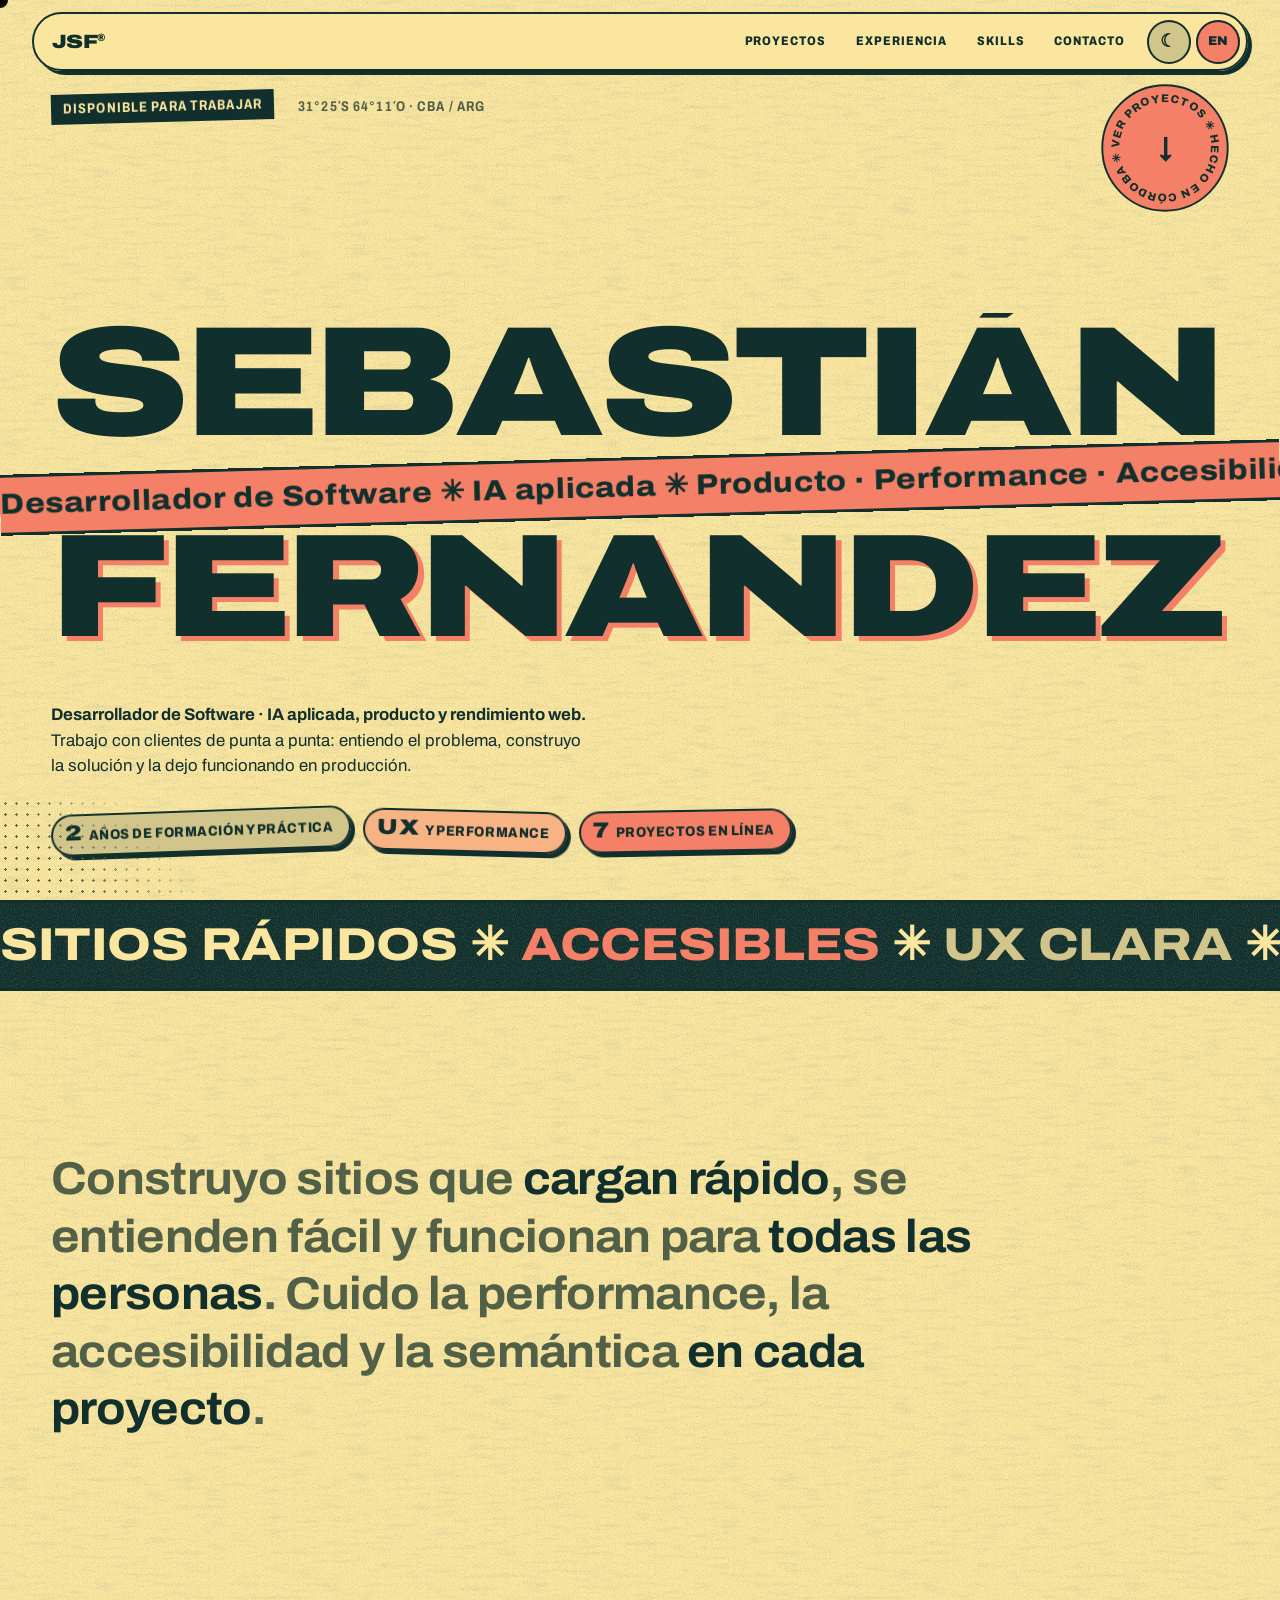
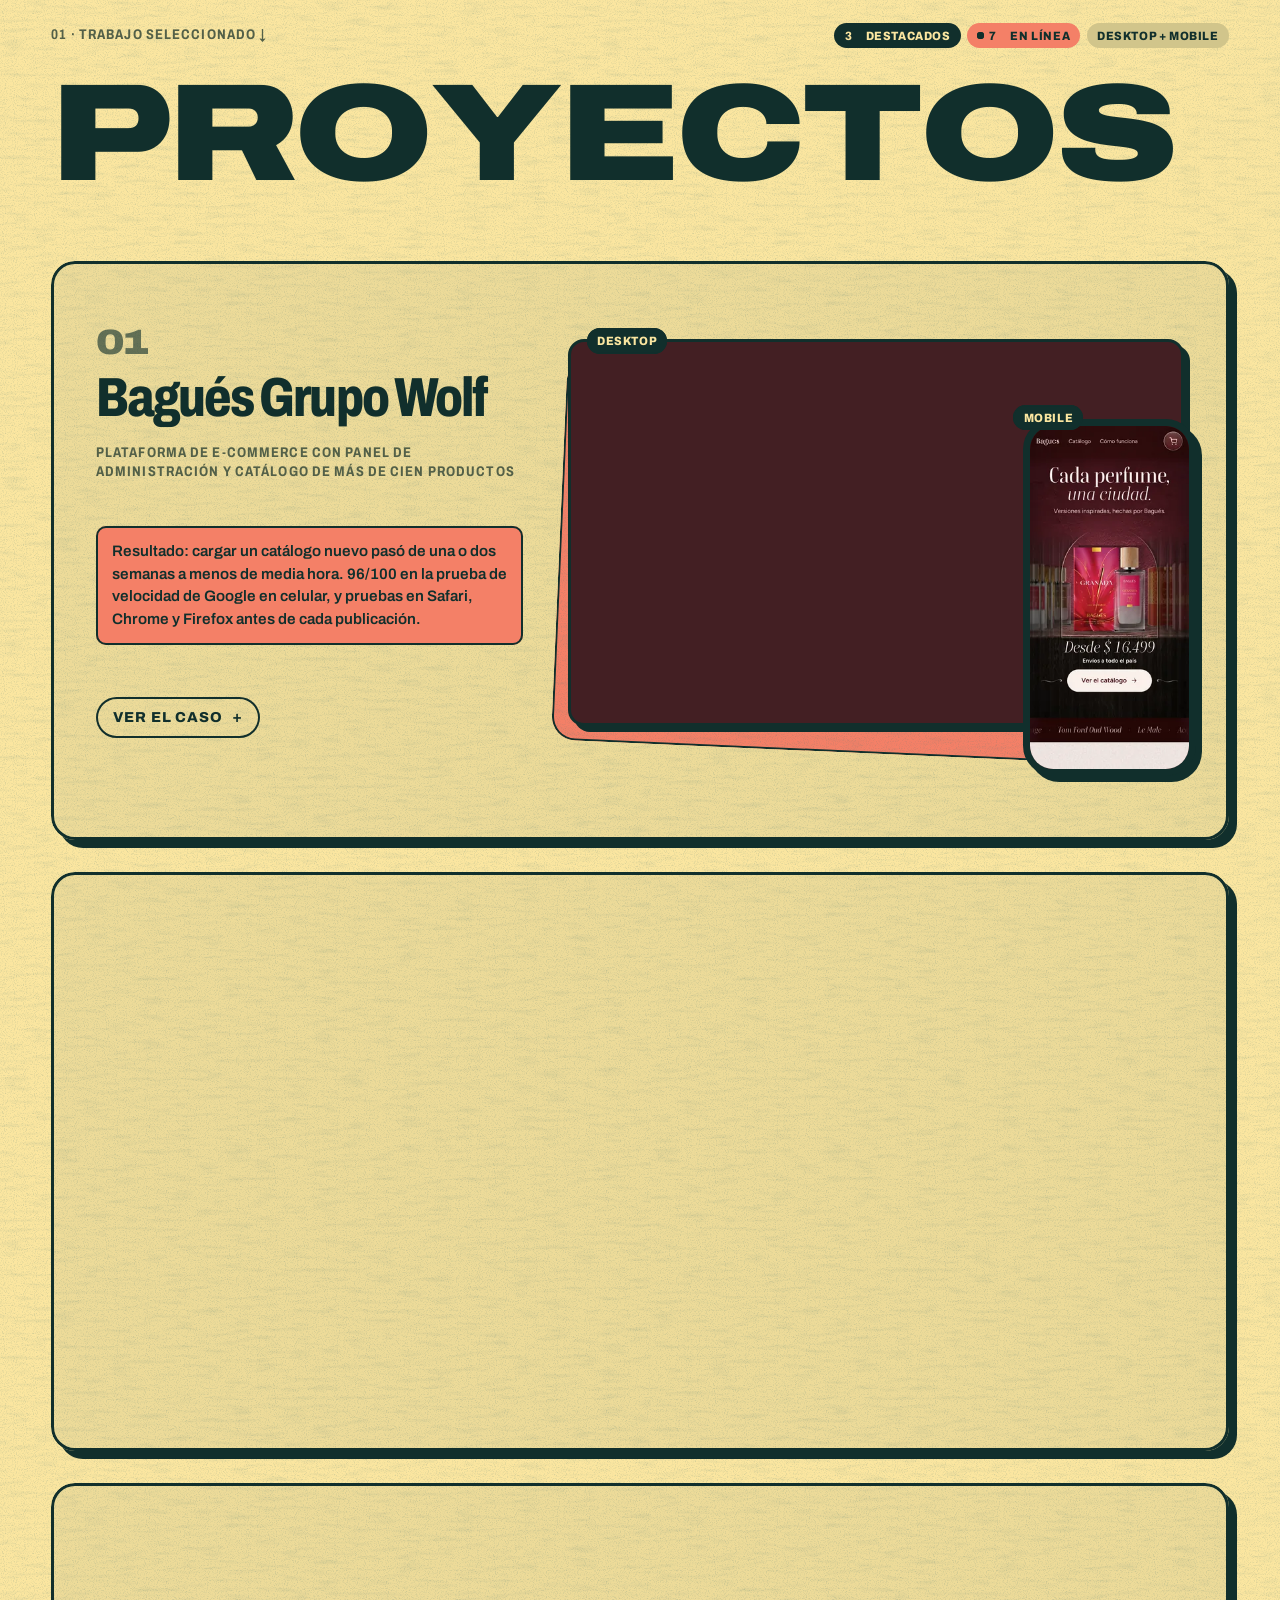
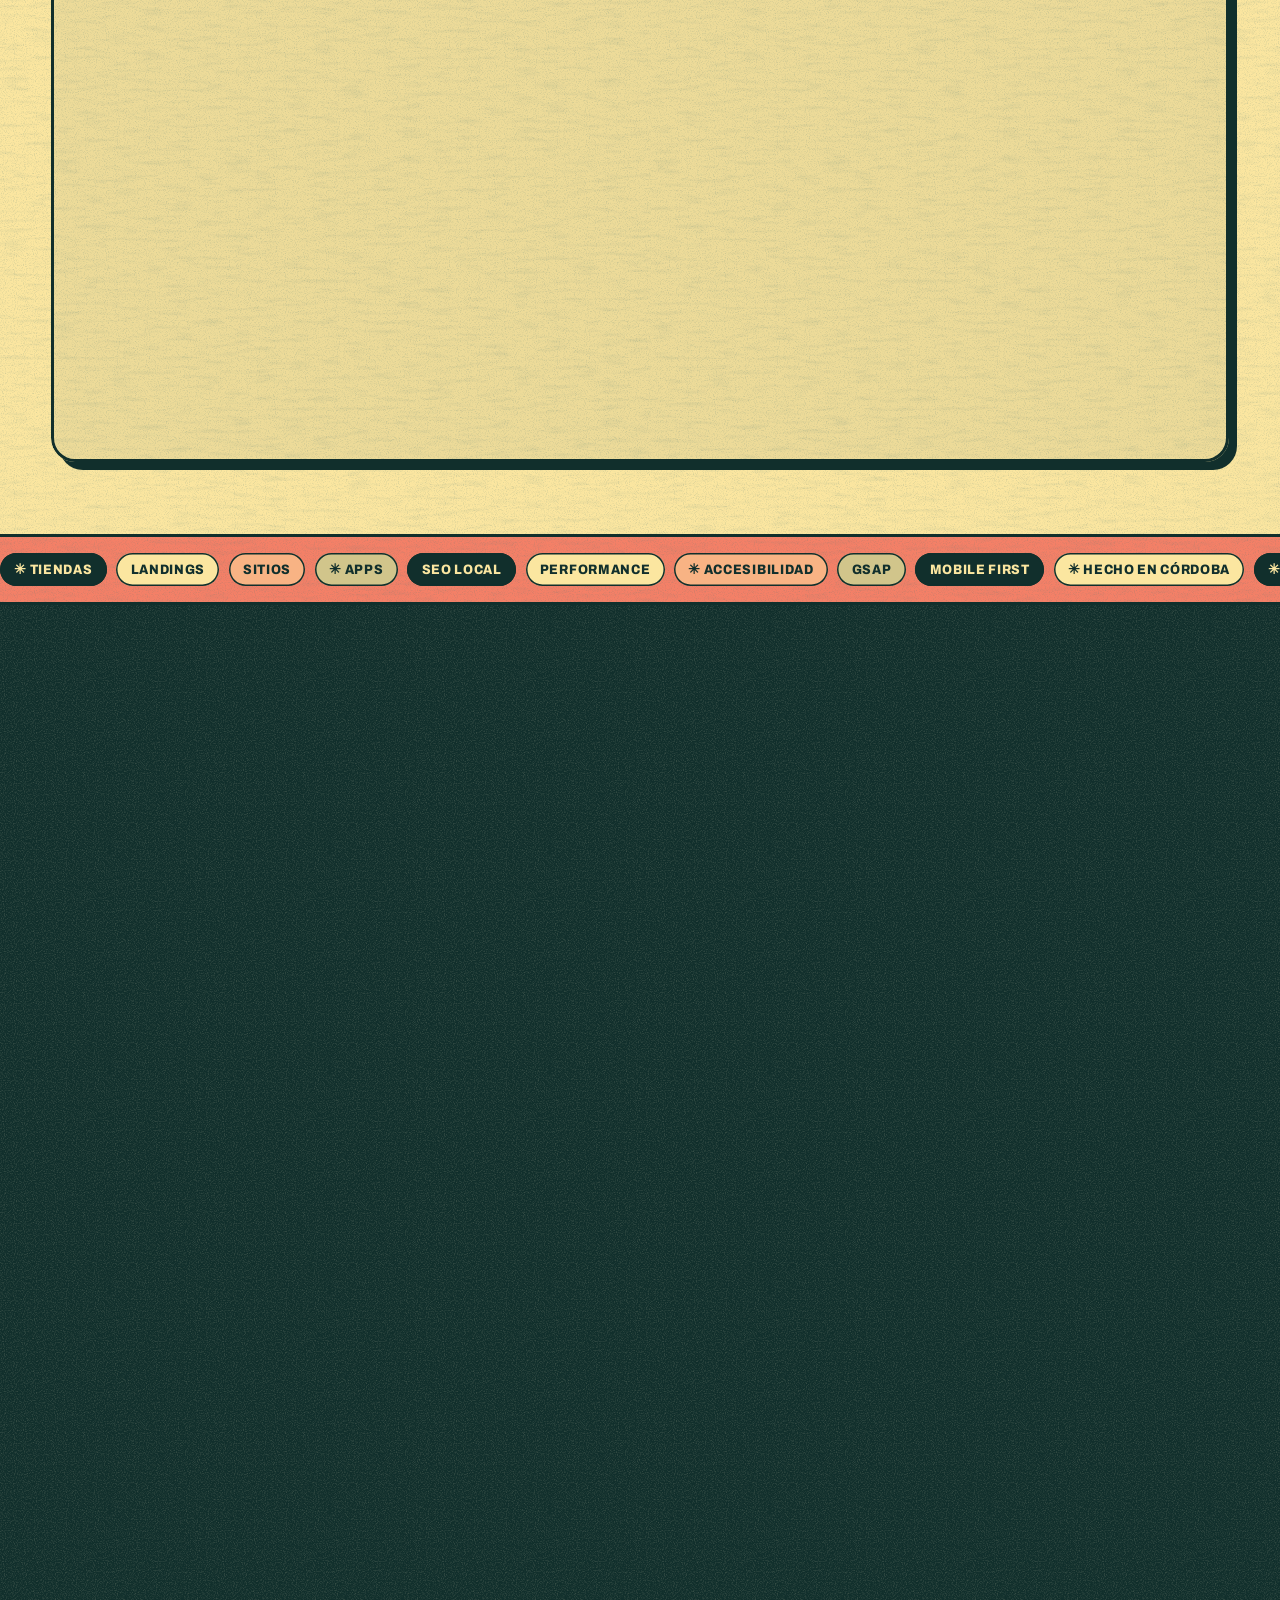
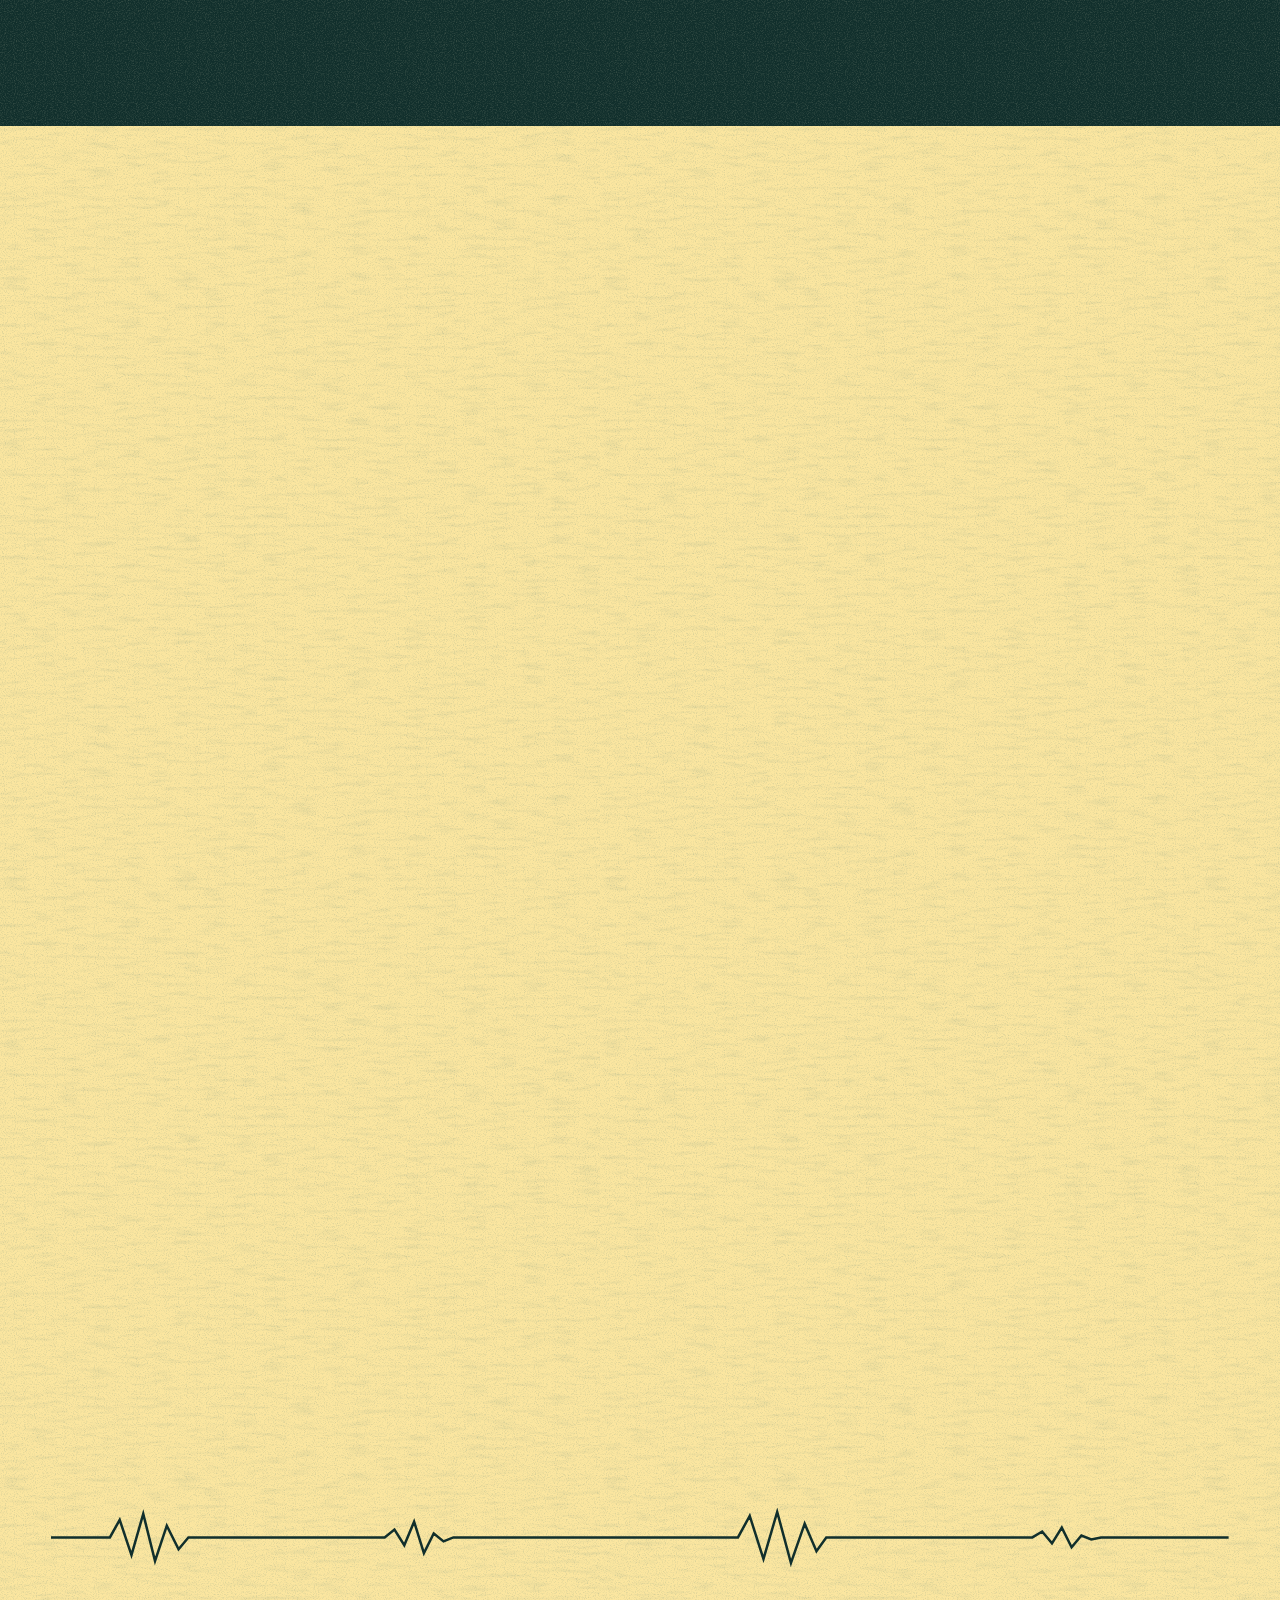
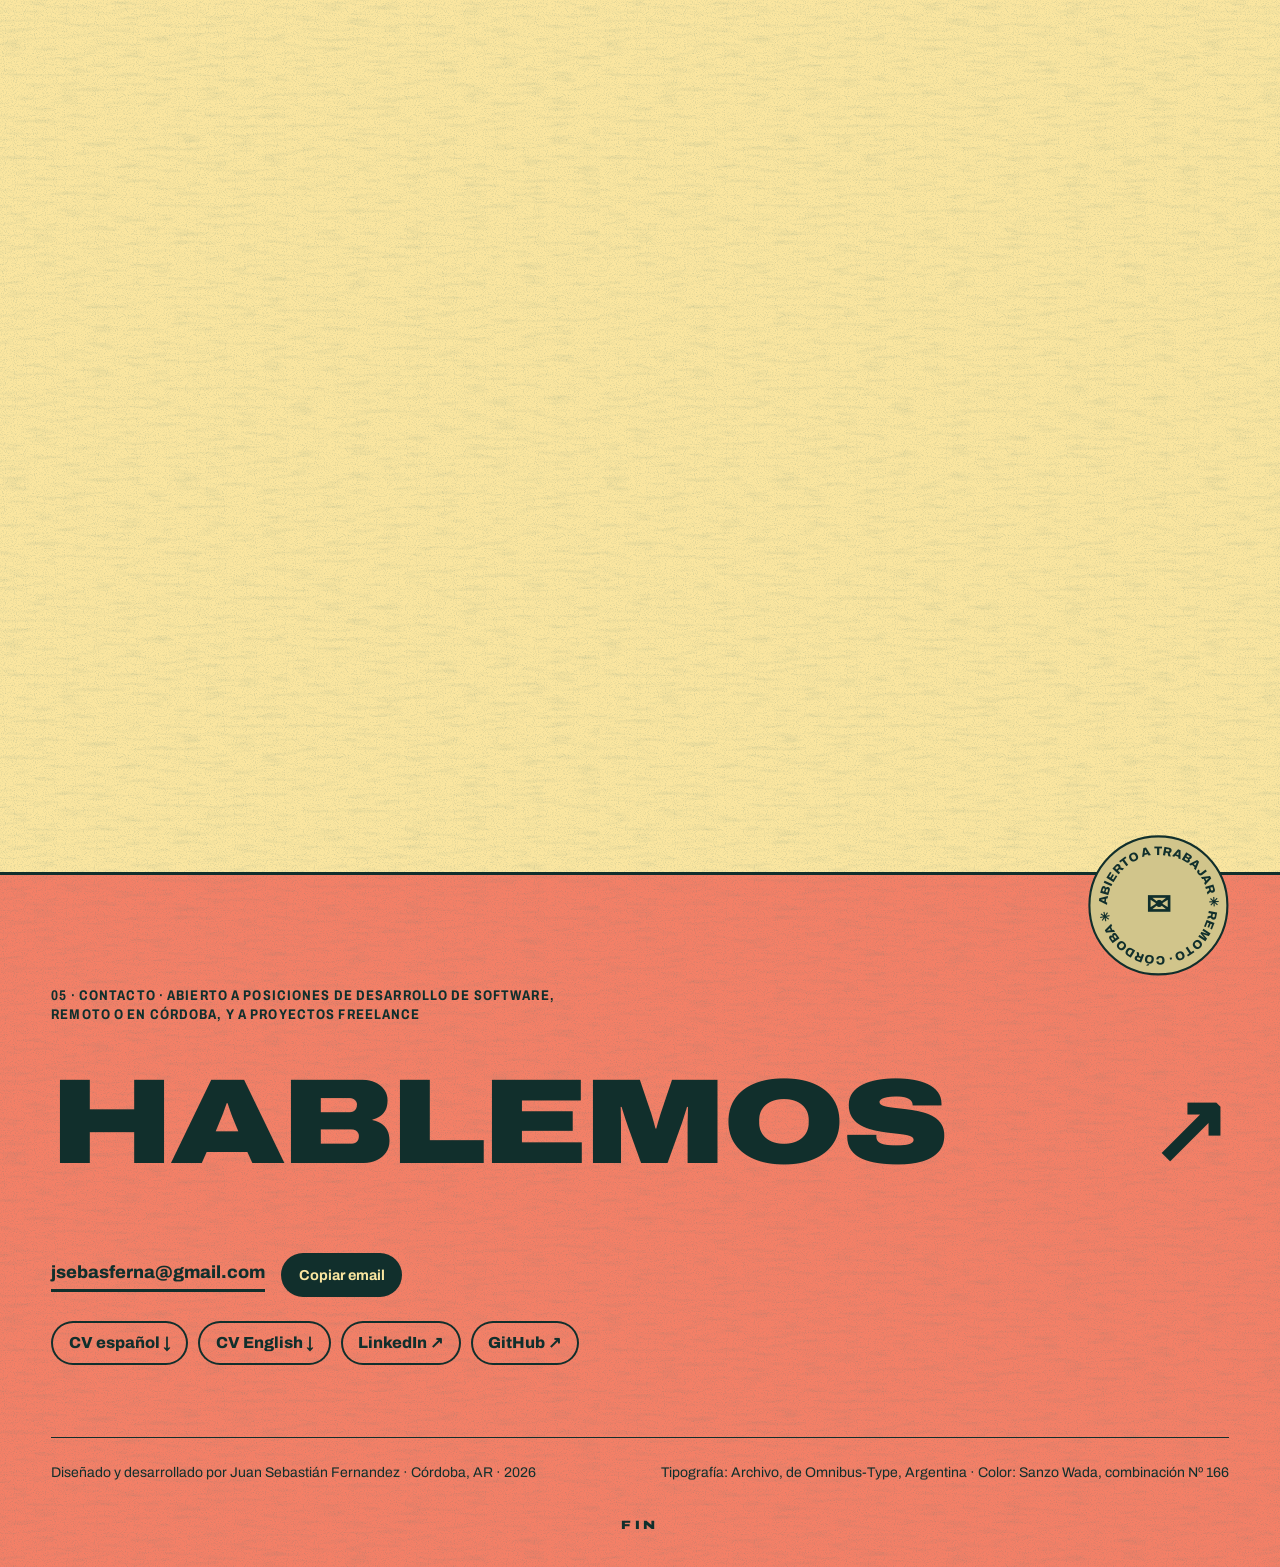
==== commit 5575eee2: "copy(proyectos): cada proyecto con su categoria real de software Los subtitulos describian el negoci" ====
--- a/index.html
+++ b/index.html
@@ -223,7 +223,7 @@
             <span class="case__num" aria-hidden="true">01</span>
             <h3 class="case__title" id="t-bagues" data-pf="bagues:name">Bagués Grupo Wolf</h3>
           </div>
-            <span class="label case__kicker" data-pf="bagues:kicker">Tienda y panel de gestión para un negocio familiar de perfumes</span>
+            <span class="label case__kicker" data-pf="bagues:kicker">Plataforma de e-commerce con panel de administración y catálogo de más de cien productos</span>
           <p class="case__note" data-pf="bagues:note">Resultado: cargar un catálogo nuevo pasó de una o dos semanas a menos de media hora. 96/100 en la prueba de velocidad de Google en celular, y pruebas en Safari, Chrome y Firefox antes de cada publicación.</p>
           <details class="case__detalle">
             <summary class="case__abrir">
@@ -237,12 +237,15 @@
               </div>
               <p class="case__context" data-pf="bagues:context">Grupo Wolf vende perfumes Bagués por catálogo, que cambia cada mes y tiene más de cien aromas. Actualizarlo a mano llevaba una o dos semanas. Armé una tienda con panel propio: el catálogo nuevo se carga desde ahí y cada pedido llega por WhatsApp.</p>
               <div class="case__solved">
-                <p class="tag tag--ink"><span data-i18n="label.solved">Qué resolví</span>&nbsp;· 4</p>
+                <p class="tag tag--ink"><span data-i18n="label.solved">Qué resolví</span>&nbsp;· 7</p>
                 <ol>
                 <li><span class="case__n" aria-hidden="true">01</span><span data-pf="bagues:solved:0">Renombré cada perfume como lo conoce la gente y sumé un buscador que tolera errores de tipeo</span></li>
                 <li><span class="case__n" aria-hidden="true">02</span><span data-pf="bagues:solved:1">Cada perfume tiene su ficha con notas, tamaños y precio, y un link para compartirla</span></li>
                 <li><span class="case__n" aria-hidden="true">03</span><span data-pf="bagues:solved:2">El pedido se cierra por WhatsApp, sin pago online, y los precios los controla el sistema</span></li>
                 <li><span class="case__n" aria-hidden="true">04</span><span data-pf="bagues:solved:3">Rediseñé la tienda bajo la idea “Cada perfume, una ciudad” y fotografié todo el catálogo con el mismo estilo</span></li>
+                <li><span class="case__n" aria-hidden="true">05</span><span data-pf="bagues:solved:4">El panel carga el ciclo de precios leyendo el PDF de la proveedora, sin tipear producto por producto</span></li>
+                <li><span class="case__n" aria-hidden="true">06</span><span data-pf="bagues:solved:5">Base con permisos por fila, acceso del panel por cuenta de Google y respaldo semanal automático</span></li>
+                <li><span class="case__n" aria-hidden="true">07</span><span data-pf="bagues:solved:6">Pruebas automáticas en Chrome, Firefox y Safari, con chequeo de accesibilidad en cada cambio</span></li>
                 </ol>
               </div>
               <div class="case__stack">
@@ -288,7 +291,7 @@
             <span class="case__num" aria-hidden="true">02</span>
             <h3 class="case__title" id="t-cespad" data-pf="cespad:name">Grupo CESPAD</h3>
           </div>
-            <span class="label case__kicker" data-pf="cespad:kicker">Sitio de canchas de césped sintético que lleva las consultas a WhatsApp</span>
+            <span class="label case__kicker" data-pf="cespad:kicker">Sitio corporativo para una empresa de césped sintético deportivo</span>
           <details class="case__detalle">
             <summary class="case__abrir">
               <span data-i18n="btn.case">Ver el caso</span><span class="sr-only"> · <span data-pf="cespad:name">Grupo CESPAD</span></span>
@@ -352,7 +355,7 @@
             <span class="case__num" aria-hidden="true">03</span>
             <h3 class="case__title" id="t-oratoria" data-pf="oratoria:name">Checklist de Oratoria</h3>
           </div>
-            <span class="label case__kicker" data-pf="oratoria:kicker">App con IA para ensayar discursos y mejorar al hablar en público</span>
+            <span class="label case__kicker" data-pf="oratoria:kicker">Aplicación web con IA para entrenamiento de oratoria</span>
           <details class="case__detalle">
             <summary class="case__abrir">
               <span data-i18n="btn.case">Ver el caso</span><span class="sr-only"> · <span data-pf="oratoria:name">Checklist de Oratoria</span></span>
@@ -648,7 +651,7 @@
   </dialog>
 
   <!-- build:data:start -->
-  <script type="application/json" id="projectsData">{"types":{"tienda":{"es":"Tienda","en":"Store"},"sitio":{"es":"Sitio","en":"Website"},"landing":{"es":"Landing","en":"Landing"},"app":{"es":"App","en":"App"},"sistema":{"es":"Sistema","en":"System"}},"origins":{"familia":{"es":"Negocio familiar","en":"Family business"},"cliente":{"es":"Cliente","en":"Client"},"propio":{"es":"Producto propio","en":"Own product"},"estudio":{"es":"Proyecto propio","en":"Self-directed"},"comercio":{"es":"Comercio local","en":"Local business"}},"focus":{"conversion":{"es":"Más consultas","en":"More inquiries"},"seo":{"es":"Visible en Google","en":"Found on Google"},"perf":{"es":"Carga rápida","en":"Fast loading"},"db":{"es":"Panel de gestión","en":"Admin panel"},"ia":{"es":"Con IA","en":"AI-powered"},"js":{"es":"Sin frameworks","en":"No frameworks"},"diseno":{"es":"Diseño visual","en":"Visual design"},"motion":{"es":"Animación","en":"Motion"}},"projects":[{"id":"bagues","featured":true,"accent":"coral","placeholder":"#431f23","name":{"es":"Bagués Grupo Wolf","en":"Bagués Grupo Wolf"},"type":"tienda","origin":"familia","focus":["conversion","db"],"badge":{"es":"Versión 3.0","en":"Version 3.0"},"kicker":{"es":"Tienda y panel de gestión para un negocio familiar de perfumes","en":"Store and admin panel for a family perfume business"},"context":{"es":"Grupo Wolf vende perfumes Bagués por catálogo, que cambia cada mes y tiene más de cien aromas. Actualizarlo a mano llevaba una o dos semanas. Armé una tienda con panel propio: el catálogo nuevo se carga desde ahí y cada pedido llega por WhatsApp.","en":"Grupo Wolf sells Bagués perfumes from a monthly catalog of over a hundred scents. Updating it by hand took one or two weeks. I built a store with its own admin panel: the new catalog loads there and every order arrives over WhatsApp."},"solved":{"es":["Renombré cada perfume como lo conoce la gente y sumé un buscador que tolera errores de tipeo","Cada perfume tiene su ficha con notas, tamaños y precio, y un link para compartirla","El pedido se cierra por WhatsApp, sin pago online, y los precios los controla el sistema","Rediseñé la tienda bajo la idea “Cada perfume, una ciudad” y fotografié todo el catálogo con el mismo estilo"],"en":["I renamed every perfume the way people know it and added a search that forgives typos","Every perfume has its own page with notes, sizes and price, plus a link to share it","Orders close over WhatsApp with no online payment, and the system controls the prices","I redesigned the store around the idea “Every perfume, a city” and photographed the whole catalog in one consistent style"]},"note":{"es":"Resultado: cargar un catálogo nuevo pasó de una o dos semanas a menos de media hora. 96/100 en la prueba de velocidad de Google en celular, y pruebas en Safari, Chrome y Firefox antes de cada publicación.","en":"Result: loading a new catalog went from one or two weeks to under half an hour. 96/100 on Google's mobile speed test, and tested in Safari, Chrome and Firefox before every release."},"stack":["React","Vite","React Router","Supabase","PDF.js","Vercel"],"live":"https://baguesfraganciaswolf.vercel.app/","code":"https://github.com/Seba-fernandez/baguesfraganciaswolf","alt":{"es":"la tienda Bagués Grupo Wolf","en":"the Bagués Grupo Wolf store"}},{"id":"cespad","featured":true,"accent":"sage","placeholder":"#303530","name":{"es":"Grupo CESPAD","en":"Grupo CESPAD"},"type":"sitio","origin":"cliente","focus":["conversion","seo"],"badge":{"es":"Rediseño 2.0","en":"Redesign 2.0"},"kicker":{"es":"Sitio de canchas de césped sintético que lleva las consultas a WhatsApp","en":"Website for a synthetic turf court business that routes inquiries to WhatsApp"},"context":{"es":"Grupo CESPAD ofrecía mucho más que pádel y no tenía sitio propio. Partí de su primera landing, Greenset, y la convertí en un sitio con una sección por deporte y cada servicio explicado con claridad.","en":"Grupo CESPAD offered much more than padel and had no website of its own. I started from its first landing page, Greenset, and turned it into a site with a section for each sport and every service clearly explained."},"solved":{"es":["Ordené el contenido por deporte: cada visitante llega directo a lo suyo","Puse botones de WhatsApp donde el visitante decide consultar, y cada uno va al número que corresponde","El formulario valida los datos esenciales antes de enviarse","Preparé el sitio para aparecer en Google cuando buscan canchas en la zona"],"en":["I organized the content by sport: every visitor goes straight to what they need","I placed WhatsApp buttons where visitors decide to get in touch, each one going to the right number","The form validates the essential data before it is sent","I set the site up to appear on Google when people search for courts nearby"]},"stack":["HTML5","CSS3","JS ES6+","Schema.org","WhatsApp click-to-chat","Vercel"],"live":"https://grupo-cespad-actualizacion.vercel.app/","code":"https://github.com/Seba-fernandez/Grupo-Cespad-actualizacion","alt":{"es":"el sitio Grupo CESPAD","en":"the Grupo CESPAD website"}},{"id":"oratoria","featured":true,"accent":"peach","placeholder":"#f1ece1","name":{"es":"Checklist de Oratoria","en":"Speaking Checklist"},"type":"app","origin":"propio","focus":["ia"],"badge":{"es":"React + IA","en":"React + AI"},"kicker":{"es":"App con IA para ensayar discursos y mejorar al hablar en público","en":"AI app for rehearsing speeches and improving at public speaking"},"context":{"es":"Mejorar al hablar en público requiere una devolución que casi nunca hay a mano. Armé una app que evalúa cada ensayo con una lista de control y, al terminar, una IA devuelve su análisis.","en":"Getting better at public speaking takes feedback that is rarely at hand. I built an app that scores each rehearsal against a checklist and, when it ends, an AI returns its analysis."},"solved":{"es":["Una lista de control evalúa cada ensayo con los mismos criterios","Al terminar cada ensayo, la IA devuelve su análisis","El historial queda guardado en el navegador y sigue ahí al reabrir la app"],"en":["A checklist scores every rehearsal against the same criteria","When each rehearsal ends, the AI returns its analysis","The history is saved in the browser and is still there when the app reopens"]},"stack":["React","Vite","LocalStorage","Claude API","Vercel"],"live":"https://checklist-para-oratoria.vercel.app/","code":"https://github.com/Seba-fernandez/Checklist-para-Oratoria","alt":{"es":"la app Checklist de Oratoria","en":"the Speaking Checklist app"}},{"id":"piccino","featured":false,"accent":"peach","placeholder":"#a3674d","name":{"es":"Piccino bakery","en":"Piccino bakery"},"type":"landing","origin":"comercio","focus":["diseno","motion","perf"],"badge":{"es":"Motion","en":"Motion"},"kicker":{"es":"Página para una marca de galletas artesanales que vende por Instagram","en":"Website for an artisan cookie brand that sells on Instagram"},"context":{"es":"Página para Piccino, una marca de galletas artesanales de Córdoba que vende por Instagram. La galleta es la protagonista: paneles en diagonal con los colores de la marca, sabores que caen y se acomodan, y una galleta que se muerde a medida que baja la página.","en":"A page for Piccino, an artisan cookie brand from Córdoba that sells on Instagram. The cookie is the star: angled panels in the brand colors, flavors that drop in and settle, and a cookie that gets bitten as the page scrolls down."},"solved":{"es":["Precargué los cuadros de la mordida: la animación acompaña el scroll sin cortes","La portada se anima apenas abre la página y los seis sabores entran en paneles diagonales al aparecer","Optimicé las imágenes para cada pantalla: la página carga rápido en el celular","Tomé la paleta de la identidad de la marca y agregué una versión sin animaciones para quien activa “reducir movimiento”"],"en":["I preloaded the bite frames: the animation follows the scroll with no stutter","The cover animates the moment the page opens, and the six flavors enter on angled panels as they appear","I optimized the images for every screen: the page loads fast on mobile","I took the palette from the brand identity and added a motion-free version for people who turn on “reduce motion”"]},"note":{"es":"Resultado: scroll fluido en celular y escritorio. Diseñada y publicada en un día.","en":"Result: smooth scrolling on mobile and desktop. Designed and shipped in one day."},"stack":["Astro","anime.js","CSS","AVIF","Vercel"],"live":"https://piccino-bakery.vercel.app/","code":"https://github.com/Seba-fernandez/Piccino-Bakery","alt":{"es":"la landing de Piccino bakery","en":"the Piccino bakery landing page"}},{"id":"greenset","featured":false,"accent":"peach","placeholder":"#45554c","name":{"es":"Greenset Court","en":"Greenset Court"},"type":"landing","origin":"cliente","focus":["conversion","js"],"badge":{"es":"Versión 1.0","en":"Version 1.0"},"kicker":{"es":"Landing de un negocio de pádel · Primera versión","en":"Landing page for a padel business · First version"},"context":{"es":"Primera presencia en internet para un negocio de pádel: explica el servicio y lleva la consulta a WhatsApp.","en":"First online presence for a padel business: it explains the service and leads the inquiry to WhatsApp."},"solved":{"es":["El servicio se entiende de un vistazo","Se ve confiable en el celular","Un camino de contacto claro por WhatsApp"],"en":["The service is clear at a glance","It looks trustworthy on a phone","A clear contact path over WhatsApp"]},"note":{"es":"El negocio creció y esta primera versión le quedó chica: de ahí salió Grupo CESPAD.","en":"The business grew and outgrew this first version: that is where Grupo CESPAD came from."},"stack":["HTML5","CSS3","JS ES6+","WhatsApp click-to-chat","Vercel"],"live":"https://greenset-landing.vercel.app/","code":"https://github.com/Seba-fernandez/Greenset-Landing","alt":{"es":"el sitio Greenset Court","en":"the Greenset Court website"}},{"id":"cafe","featured":false,"accent":"peach","placeholder":"#5e5b5a","name":{"es":"Blog de Café","en":"Coffee Blog"},"type":"sitio","origin":"estudio","focus":["js"],"kicker":{"es":"Sitio de cinco páginas con blog, cursos y contacto","en":"Five-page site with a blog, courses and contact"},"context":{"es":"Sitio de cinco páginas en HTML con blog, listado de cursos y un formulario de contacto que valida los datos.","en":"A five-page HTML site with a blog, a course listing and a contact form that validates the data."},"solved":{"es":["Navegación entre las 5 páginas con una estructura común","Listado de cursos y entradas del blog","El formulario revisa los datos antes de enviarlos"],"en":["Navigation across the 5 pages with a shared structure","Course listing and blog posts","The form checks the data before sending it"]},"stack":["HTML5","CSS3","JS ES6+","DOM API","Vercel"],"live":"https://blog-cafe-beige.vercel.app/","code":"https://github.com/Seba-fernandez/BlogCafe","alt":{"es":"el Blog de Café","en":"the Coffee Blog"}},{"id":"festival","featured":false,"accent":"coral","placeholder":"#755f90","name":{"es":"Festival de Música","en":"Music Festival"},"type":"landing","origin":"estudio","focus":["perf","diseno"],"kicker":{"es":"Landing de un festival de música electrónica, con video de fondo","en":"Landing page for an electronic music festival, with background video"},"context":{"es":"Landing de un festival de música electrónica con video de fondo, programación y entradas. Tenía que impactar sin cargar lento: comprimí las imágenes y cuidé la carga del video.","en":"Landing page for an electronic music festival, with background video, lineup and tickets. It had to impress without loading slowly: I compressed the images and tuned how the video loads."},"solved":{"es":["Imágenes livianas que cargan a medida que se avanza por la página","El video de fondo no frena la carga de la página","Programación de 2 días y 2 escenarios en una grilla","Estilos separados por sección, fáciles de mantener"],"en":["Lightweight images that load as the page scrolls","A background video that does not slow down the page","A 2-day, 2-stage lineup in a grid","Styles separated by section, easy to maintain"]},"stack":["HTML5","SASS/SCSS","WebP","Lazy loading","Vercel"],"live":"https://festivalde-musica.vercel.app/","code":"https://github.com/Seba-fernandez/FestivaldeMusica","alt":{"es":"el sitio Festival de Música","en":"the Music Festival website"}}]}</script>
+  <script type="application/json" id="projectsData">{"types":{"tienda":{"es":"Tienda","en":"Store"},"sitio":{"es":"Sitio","en":"Website"},"landing":{"es":"Landing","en":"Landing"},"app":{"es":"App","en":"App"},"sistema":{"es":"Sistema","en":"System"}},"origins":{"familia":{"es":"Negocio familiar","en":"Family business"},"cliente":{"es":"Cliente","en":"Client"},"propio":{"es":"Producto propio","en":"Own product"},"estudio":{"es":"Proyecto propio","en":"Self-directed"},"comercio":{"es":"Comercio local","en":"Local business"}},"focus":{"conversion":{"es":"Más consultas","en":"More inquiries"},"seo":{"es":"Visible en Google","en":"Found on Google"},"perf":{"es":"Carga rápida","en":"Fast loading"},"db":{"es":"Panel de gestión","en":"Admin panel"},"ia":{"es":"Con IA","en":"AI-powered"},"js":{"es":"Sin frameworks","en":"No frameworks"},"diseno":{"es":"Diseño visual","en":"Visual design"},"motion":{"es":"Animación","en":"Motion"}},"projects":[{"id":"bagues","featured":true,"accent":"coral","placeholder":"#431f23","name":{"es":"Bagués Grupo Wolf","en":"Bagués Grupo Wolf"},"type":"tienda","origin":"familia","focus":["conversion","db"],"badge":{"es":"Versión 3.0","en":"Version 3.0"},"kicker":{"es":"Plataforma de e-commerce con panel de administración y catálogo de más de cien productos","en":"E-commerce platform with an admin panel and a catalog of over a hundred products"},"context":{"es":"Grupo Wolf vende perfumes Bagués por catálogo, que cambia cada mes y tiene más de cien aromas. Actualizarlo a mano llevaba una o dos semanas. Armé una tienda con panel propio: el catálogo nuevo se carga desde ahí y cada pedido llega por WhatsApp.","en":"Grupo Wolf sells Bagués perfumes from a monthly catalog of over a hundred scents. Updating it by hand took one or two weeks. I built a store with its own admin panel: the new catalog loads there and every order arrives over WhatsApp."},"solved":{"es":["Renombré cada perfume como lo conoce la gente y sumé un buscador que tolera errores de tipeo","Cada perfume tiene su ficha con notas, tamaños y precio, y un link para compartirla","El pedido se cierra por WhatsApp, sin pago online, y los precios los controla el sistema","Rediseñé la tienda bajo la idea “Cada perfume, una ciudad” y fotografié todo el catálogo con el mismo estilo","El panel carga el ciclo de precios leyendo el PDF de la proveedora, sin tipear producto por producto","Base con permisos por fila, acceso del panel por cuenta de Google y respaldo semanal automático","Pruebas automáticas en Chrome, Firefox y Safari, con chequeo de accesibilidad en cada cambio"],"en":["I renamed every perfume the way people know it and added a search that forgives typos","Every perfume has its own page with notes, sizes and price, plus a link to share it","Orders close over WhatsApp with no online payment, and the system controls the prices","I redesigned the store around the idea “Every perfume, a city” and photographed the whole catalog in one consistent style","The panel loads the price cycle by reading the supplier's PDF, with no product-by-product typing","Row-level permissions on the database, panel access through a Google account and a weekly automatic backup","Automated tests on Chrome, Firefox and Safari, with an accessibility check on every change"]},"note":{"es":"Resultado: cargar un catálogo nuevo pasó de una o dos semanas a menos de media hora. 96/100 en la prueba de velocidad de Google en celular, y pruebas en Safari, Chrome y Firefox antes de cada publicación.","en":"Result: loading a new catalog went from one or two weeks to under half an hour. 96/100 on Google's mobile speed test, and tested in Safari, Chrome and Firefox before every release."},"stack":["React","Vite","React Router","Supabase","PDF.js","Vercel"],"live":"https://baguesfraganciaswolf.vercel.app/","code":"https://github.com/Seba-fernandez/baguesfraganciaswolf","alt":{"es":"la tienda Bagués Grupo Wolf","en":"the Bagués Grupo Wolf store"}},{"id":"cespad","featured":true,"accent":"sage","placeholder":"#303530","name":{"es":"Grupo CESPAD","en":"Grupo CESPAD"},"type":"sitio","origin":"cliente","focus":["conversion","seo"],"badge":{"es":"Rediseño 2.0","en":"Redesign 2.0"},"kicker":{"es":"Sitio corporativo para una empresa de césped sintético deportivo","en":"Corporate website for a sports synthetic turf company"},"context":{"es":"Grupo CESPAD ofrecía mucho más que pádel y no tenía sitio propio. Partí de su primera landing, Greenset, y la convertí en un sitio con una sección por deporte y cada servicio explicado con claridad.","en":"Grupo CESPAD offered much more than padel and had no website of its own. I started from its first landing page, Greenset, and turned it into a site with a section for each sport and every service clearly explained."},"solved":{"es":["Ordené el contenido por deporte: cada visitante llega directo a lo suyo","Puse botones de WhatsApp donde el visitante decide consultar, y cada uno va al número que corresponde","El formulario valida los datos esenciales antes de enviarse","Preparé el sitio para aparecer en Google cuando buscan canchas en la zona"],"en":["I organized the content by sport: every visitor goes straight to what they need","I placed WhatsApp buttons where visitors decide to get in touch, each one going to the right number","The form validates the essential data before it is sent","I set the site up to appear on Google when people search for courts nearby"]},"stack":["HTML5","CSS3","JS ES6+","Schema.org","WhatsApp click-to-chat","Vercel"],"live":"https://grupo-cespad-actualizacion.vercel.app/","code":"https://github.com/Seba-fernandez/Grupo-Cespad-actualizacion","alt":{"es":"el sitio Grupo CESPAD","en":"the Grupo CESPAD website"}},{"id":"oratoria","featured":true,"accent":"peach","placeholder":"#f1ece1","name":{"es":"Checklist de Oratoria","en":"Speaking Checklist"},"type":"app","origin":"propio","focus":["ia"],"badge":{"es":"React + IA","en":"React + AI"},"kicker":{"es":"Aplicación web con IA para entrenamiento de oratoria","en":"AI-powered web app for public speaking training"},"context":{"es":"Mejorar al hablar en público requiere una devolución que casi nunca hay a mano. Armé una app que evalúa cada ensayo con una lista de control y, al terminar, una IA devuelve su análisis.","en":"Getting better at public speaking takes feedback that is rarely at hand. I built an app that scores each rehearsal against a checklist and, when it ends, an AI returns its analysis."},"solved":{"es":["Una lista de control evalúa cada ensayo con los mismos criterios","Al terminar cada ensayo, la IA devuelve su análisis","El historial queda guardado en el navegador y sigue ahí al reabrir la app"],"en":["A checklist scores every rehearsal against the same criteria","When each rehearsal ends, the AI returns its analysis","The history is saved in the browser and is still there when the app reopens"]},"stack":["React","Vite","LocalStorage","Claude API","Vercel"],"live":"https://checklist-para-oratoria.vercel.app/","code":"https://github.com/Seba-fernandez/Checklist-para-Oratoria","alt":{"es":"la app Checklist de Oratoria","en":"the Speaking Checklist app"}},{"id":"piccino","featured":false,"accent":"peach","placeholder":"#a3674d","name":{"es":"Piccino bakery","en":"Piccino bakery"},"type":"landing","origin":"comercio","focus":["diseno","motion","perf"],"badge":{"es":"Motion","en":"Motion"},"kicker":{"es":"Sitio de marca con animación por scroll para una pastelería artesanal","en":"Brand website with scroll-driven animation for an artisan bakery"},"context":{"es":"Página para Piccino, una marca de galletas artesanales de Córdoba que vende por Instagram. La galleta es la protagonista: paneles en diagonal con los colores de la marca, sabores que caen y se acomodan, y una galleta que se muerde a medida que baja la página.","en":"A page for Piccino, an artisan cookie brand from Córdoba that sells on Instagram. The cookie is the star: angled panels in the brand colors, flavors that drop in and settle, and a cookie that gets bitten as the page scrolls down."},"solved":{"es":["Precargué los cuadros de la mordida: la animación acompaña el scroll sin cortes","La portada se anima apenas abre la página, sin esperas","Los seis sabores entran en paneles diagonales al aparecer en pantalla","Optimicé las imágenes para cada pantalla: la página carga rápido en el celular","Tomé la paleta de la identidad de la marca y agregué una versión sin animaciones para quien activa “reducir movimiento”"],"en":["I preloaded the bite frames: the animation follows the scroll with no stutter","The cover animates the moment the page opens, with no waiting","The six flavors enter on angled panels as they come into view","I optimized the images for every screen: the page loads fast on mobile","I took the palette from the brand identity and added a motion-free version for people who turn on “reduce motion”"]},"note":{"es":"Resultado: scroll fluido en celular y escritorio. Diseñada y publicada en un día.","en":"Result: smooth scrolling on mobile and desktop. Designed and shipped in one day."},"stack":["Astro","anime.js","CSS","AVIF","Vercel"],"live":"https://piccino-bakery.vercel.app/","code":"https://github.com/Seba-fernandez/Piccino-Bakery","alt":{"es":"la landing de Piccino bakery","en":"the Piccino bakery landing page"}},{"id":"greenset","featured":false,"accent":"peach","placeholder":"#45554c","name":{"es":"Greenset Court","en":"Greenset Court"},"type":"landing","origin":"cliente","focus":["conversion","js"],"badge":{"es":"Versión 1.0","en":"Version 1.0"},"kicker":{"es":"Landing de captación de clientes para un complejo de pádel","en":"Lead-generation landing page for a padel complex"},"context":{"es":"Primera presencia en internet para un negocio de pádel: explica el servicio y lleva la consulta a WhatsApp.","en":"First online presence for a padel business: it explains the service and leads the inquiry to WhatsApp."},"solved":{"es":["El servicio se entiende de un vistazo","Se ve confiable en el celular","Un camino de contacto claro por WhatsApp"],"en":["The service is clear at a glance","It looks trustworthy on a phone","A clear contact path over WhatsApp"]},"note":{"es":"El negocio creció y esta primera versión le quedó chica: de ahí salió Grupo CESPAD.","en":"The business grew and outgrew this first version: that is where Grupo CESPAD came from."},"stack":["HTML5","CSS3","JS ES6+","WhatsApp click-to-chat","Vercel"],"live":"https://greenset-landing.vercel.app/","code":"https://github.com/Seba-fernandez/Greenset-Landing","alt":{"es":"el sitio Greenset Court","en":"the Greenset Court website"}},{"id":"cafe","featured":false,"accent":"peach","placeholder":"#5e5b5a","name":{"es":"Blog de Café","en":"Coffee Blog"},"type":"sitio","origin":"estudio","focus":["js"],"kicker":{"es":"Sitio multipágina con blog, catálogo de cursos y contacto","en":"Multi-page website with a blog, course catalog and contact form"},"context":{"es":"Sitio de cinco páginas en HTML con blog, listado de cursos y un formulario de contacto que valida los datos.","en":"A five-page HTML site with a blog, a course listing and a contact form that validates the data."},"solved":{"es":["Navegación entre las 5 páginas con una estructura común","Listado de cursos y entradas del blog","El formulario revisa los datos antes de enviarlos"],"en":["Navigation across the 5 pages with a shared structure","Course listing and blog posts","The form checks the data before sending it"]},"stack":["HTML5","CSS3","JS ES6+","DOM API","Vercel"],"live":"https://blog-cafe-beige.vercel.app/","code":"https://github.com/Seba-fernandez/BlogCafe","alt":{"es":"el Blog de Café","en":"the Coffee Blog"}},{"id":"festival","featured":false,"accent":"coral","placeholder":"#755f90","name":{"es":"Festival de Música","en":"Music Festival"},"type":"landing","origin":"estudio","focus":["perf","diseno"],"kicker":{"es":"Landing de evento con galería interactiva y video de fondo","en":"Event landing page with an interactive gallery and background video"},"context":{"es":"Landing de un festival de música electrónica con video de fondo, programación y entradas. Tenía que impactar sin cargar lento: comprimí las imágenes y cuidé la carga del video.","en":"Landing page for an electronic music festival, with background video, lineup and tickets. It had to impress without loading slowly: I compressed the images and tuned how the video loads."},"solved":{"es":["Imágenes livianas que cargan a medida que se avanza por la página","El video de fondo no frena la carga de la página","Programación de 2 días y 2 escenarios en una grilla","Estilos separados por sección, fáciles de mantener"],"en":["Lightweight images that load as the page scrolls","A background video that does not slow down the page","A 2-day, 2-stage lineup in a grid","Styles separated by section, easy to maintain"]},"stack":["HTML5","SASS/SCSS","WebP","Lazy loading","Vercel"],"live":"https://festivalde-musica.vercel.app/","code":"https://github.com/Seba-fernandez/FestivaldeMusica","alt":{"es":"el sitio Festival de Música","en":"the Music Festival website"}}]}</script>
   <!-- build:data:end -->
 
   <!-- GSAP + ScrollTrigger los carga motion.js cuando la página ya está lista (no traban la entrada) -->
--- a/css/styles.css
+++ b/css/styles.css
@@ -1507,16 +1507,21 @@
    etapa. */
 @supports (animation-timeline: view()) {
   @media (prefers-reduced-motion: no-preference) {
-    .xp__when,
-    .xp__role {
-      position: sticky;
-      top: calc(var(--nav-h) + var(--s-3));
-    }
-    .xp__role {
-      /* la lista pasa por debajo: sin fondo se leeria encimada */
-      background: var(--bg);
-      padding-bottom: 0.35rem;
-      z-index: 1;
+    /* Solo desde 701px. Abajo de eso la grilla colapsa a UNA columna, asi que
+       el chip y el titulo caen uno sobre otro y los dos sticky se pisan: en
+       celular el chip tapaba el titulo del puesto. Ahi no hay dos columnas
+       que mantener alineadas, asi que no hay nada que fijar. */
+    /* Solo desde 701px. Abajo de eso la grilla colapsa a UNA columna, asi que
+       el chip y el titulo caen uno sobre otro y los dos sticky se pisan: en
+       celular el chip tapaba el titulo del puesto.
+       Y se fija SOLO el chip, no el titulo. El chip vive en su propia
+       columna, asi que nada le pasa por debajo. El titulo comparte columna
+       con la lista: fijado, tapaba sus propios puntos al pasar. */
+    @media (min-width: 701px) {
+      .xp__when {
+        position: sticky;
+        top: calc(var(--nav-h) + var(--s-3));
+      }
     }
     /* El asentamiento. Fijar en seco se siente duro, asi que al entrar el
        bloque el chip y el titulo llegan desde un poco abajo, se pasan apenas
@@ -1535,7 +1540,6 @@
        mucho antes de que el bloque llegara a la linea de pegado, y el chip se
        clavaba en seco. Lo dispara el centinela de motion.js. */
     .xp.is-fijada .xp__when { animation: xp-rebote 0.46s var(--ease-pop) both; }
-    .xp.is-fijada .xp__role { animation: xp-rebote-sutil 0.42s var(--ease-pop) both; }
   }
 }
 @keyframes xp-rebote {
--- a/css/styles.css
+++ b/css/styles.css
@@ -1507,16 +1507,21 @@
    etapa. */
 @supports (animation-timeline: view()) {
   @media (prefers-reduced-motion: no-preference) {
-    .xp__when,
-    .xp__role {
-      position: sticky;
-      top: calc(var(--nav-h) + var(--s-3));
-    }
-    .xp__role {
-      /* la lista pasa por debajo: sin fondo se leeria encimada */
-      background: var(--bg);
-      padding-bottom: 0.35rem;
-      z-index: 1;
+    /* Solo desde 701px. Abajo de eso la grilla colapsa a UNA columna, asi que
+       el chip y el titulo caen uno sobre otro y los dos sticky se pisan: en
+       celular el chip tapaba el titulo del puesto. Ahi no hay dos columnas
+       que mantener alineadas, asi que no hay nada que fijar. */
+    /* Solo desde 701px. Abajo de eso la grilla colapsa a UNA columna, asi que
+       el chip y el titulo caen uno sobre otro y los dos sticky se pisan: en
+       celular el chip tapaba el titulo del puesto.
+       Y se fija SOLO el chip, no el titulo. El chip vive en su propia
+       columna, asi que nada le pasa por debajo. El titulo comparte columna
+       con la lista: fijado, tapaba sus propios puntos al pasar. */
+    @media (min-width: 701px) {
+      .xp__when {
+        position: sticky;
+        top: calc(var(--nav-h) + var(--s-3));
+      }
     }
     /* El asentamiento. Fijar en seco se siente duro, asi que al entrar el
        bloque el chip y el titulo llegan desde un poco abajo, se pasan apenas
@@ -1535,7 +1540,6 @@
        mucho antes de que el bloque llegara a la linea de pegado, y el chip se
        clavaba en seco. Lo dispara el centinela de motion.js. */
     .xp.is-fijada .xp__when { animation: xp-rebote 0.46s var(--ease-pop) both; }
-    .xp.is-fijada .xp__role { animation: xp-rebote-sutil 0.42s var(--ease-pop) both; }
   }
 }
 @keyframes xp-rebote {
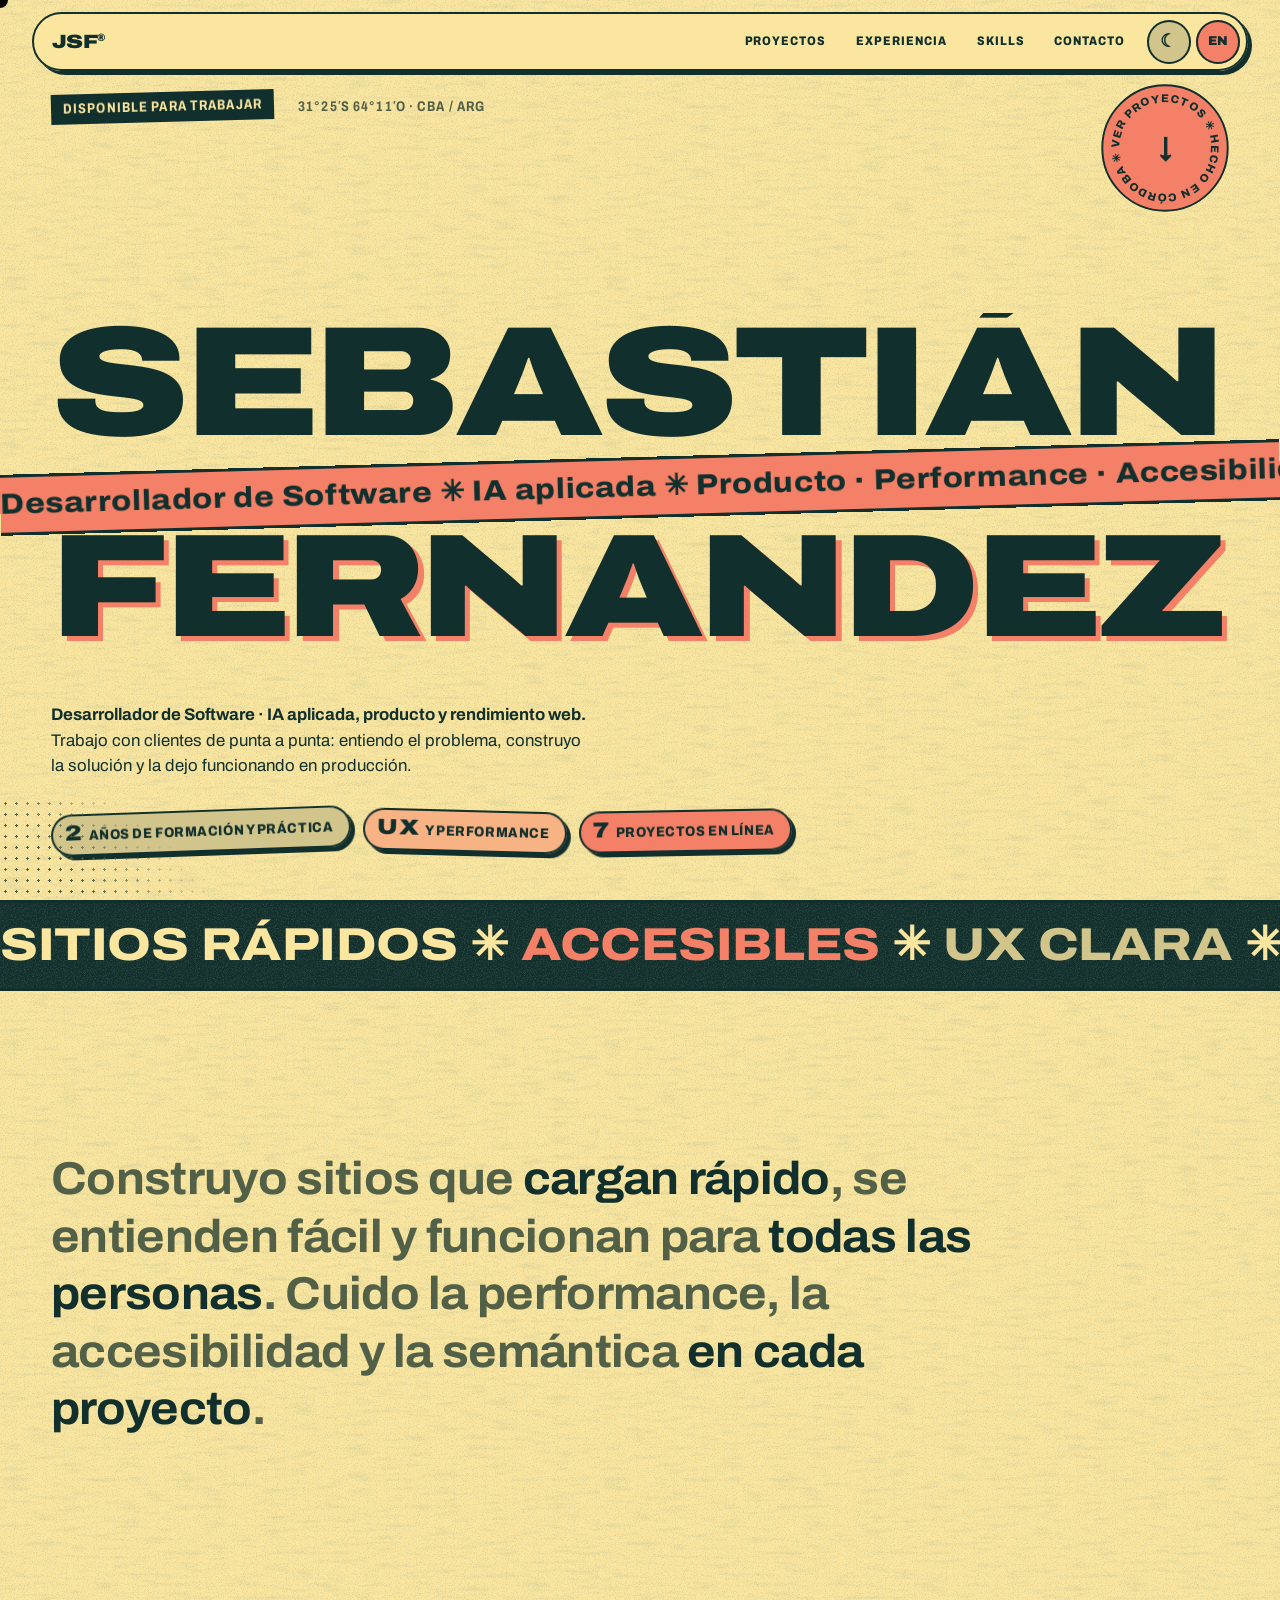
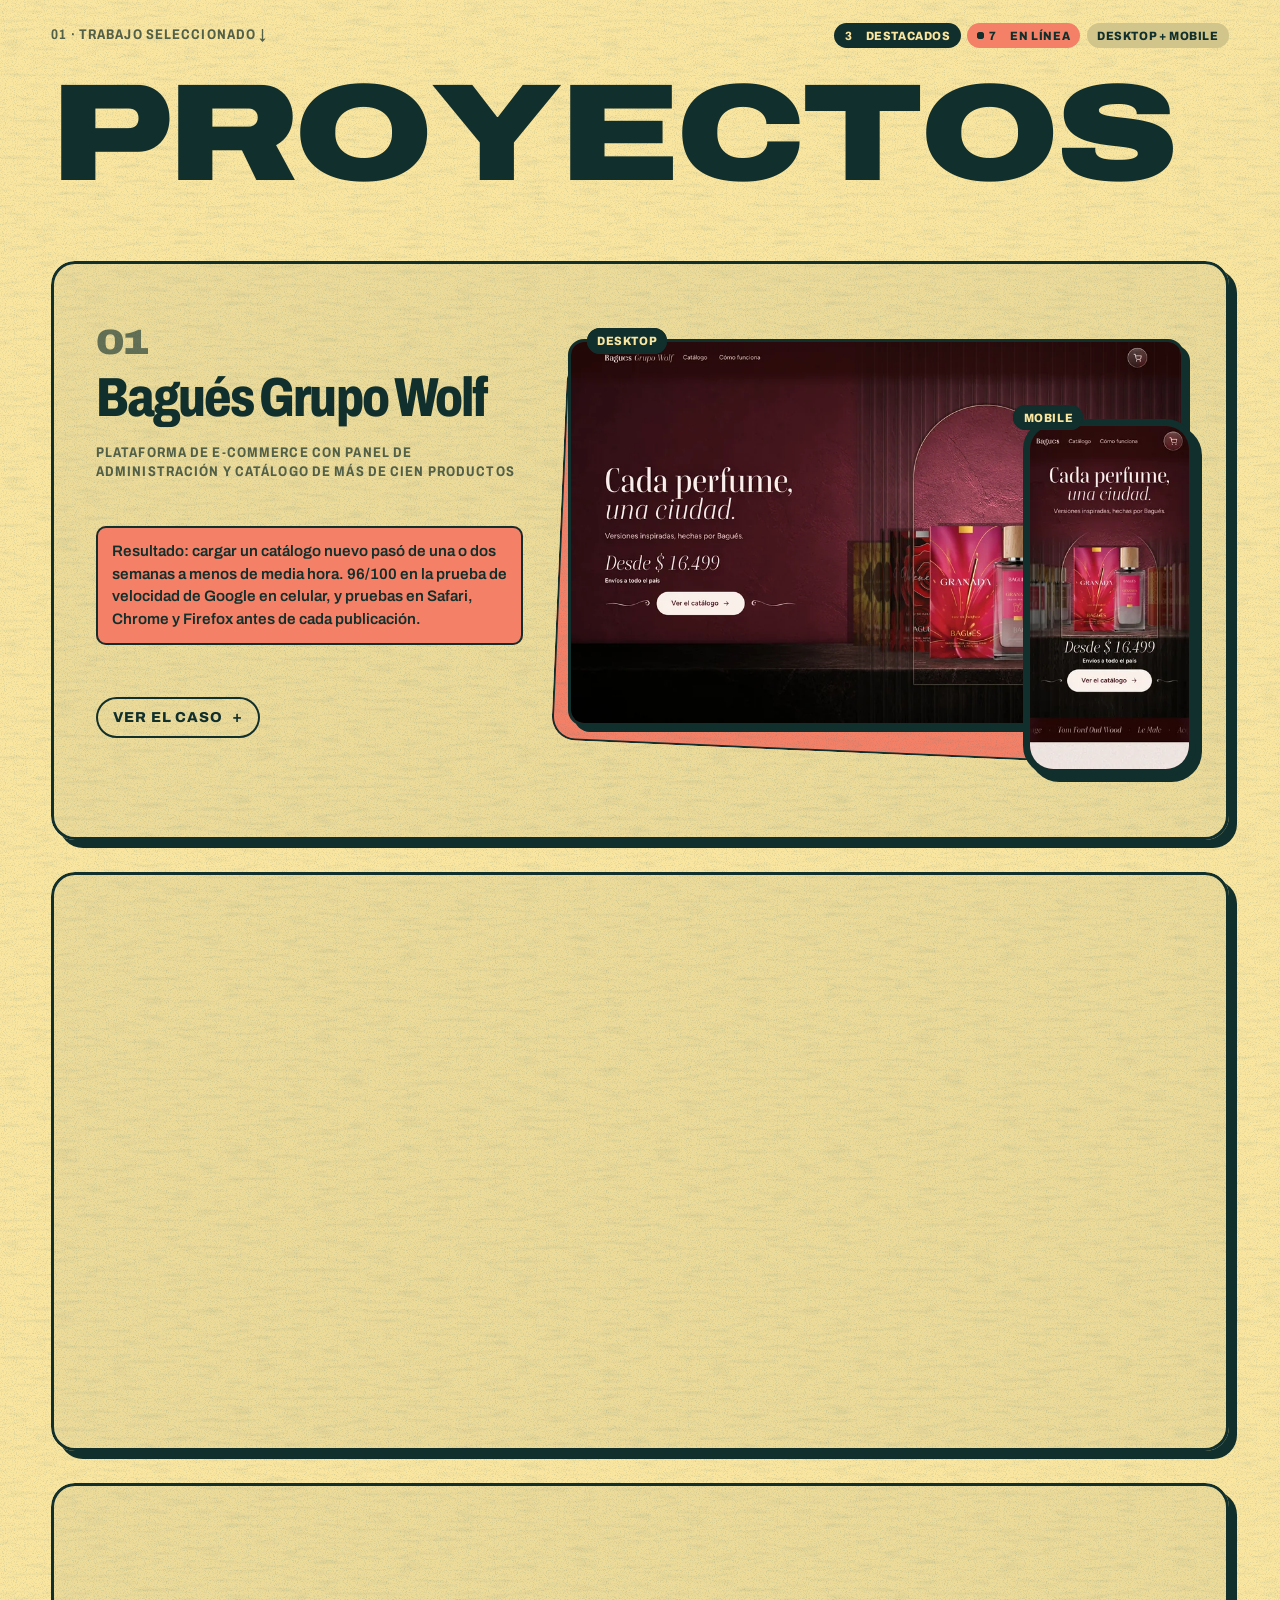
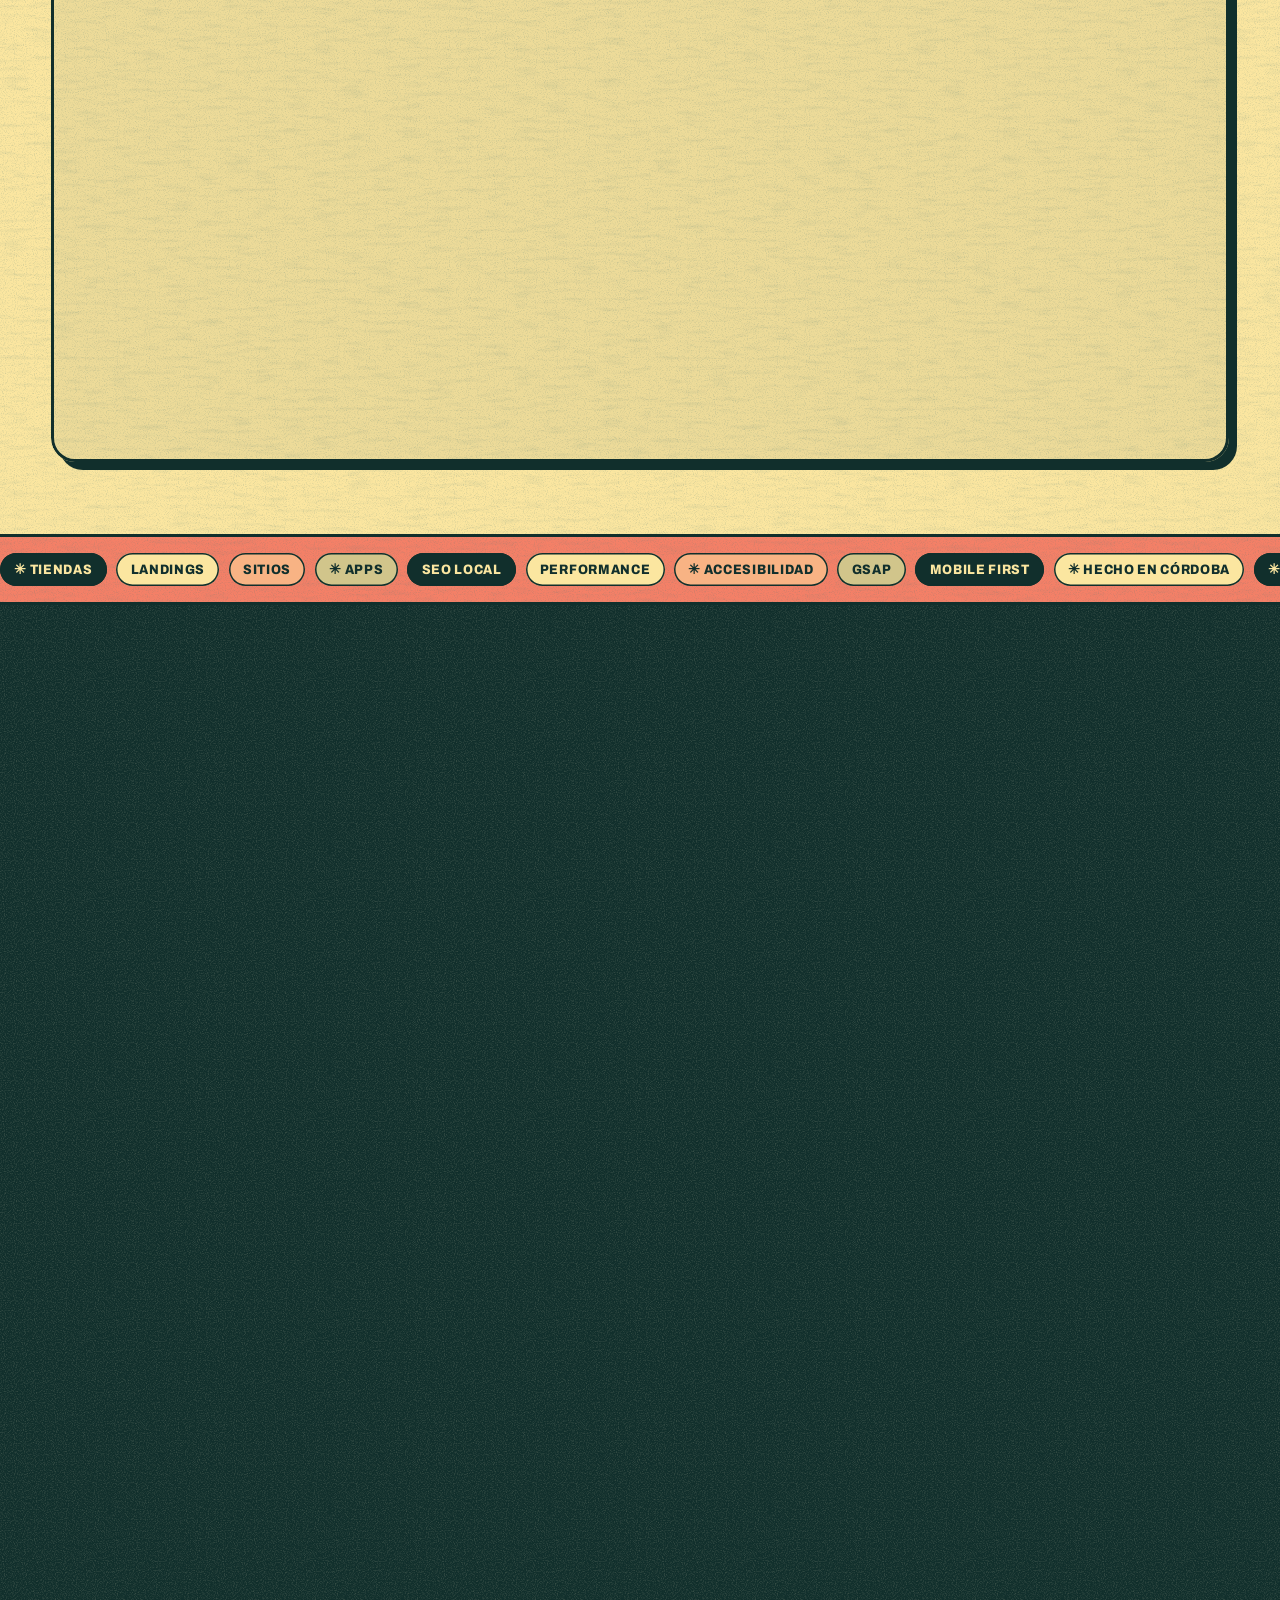
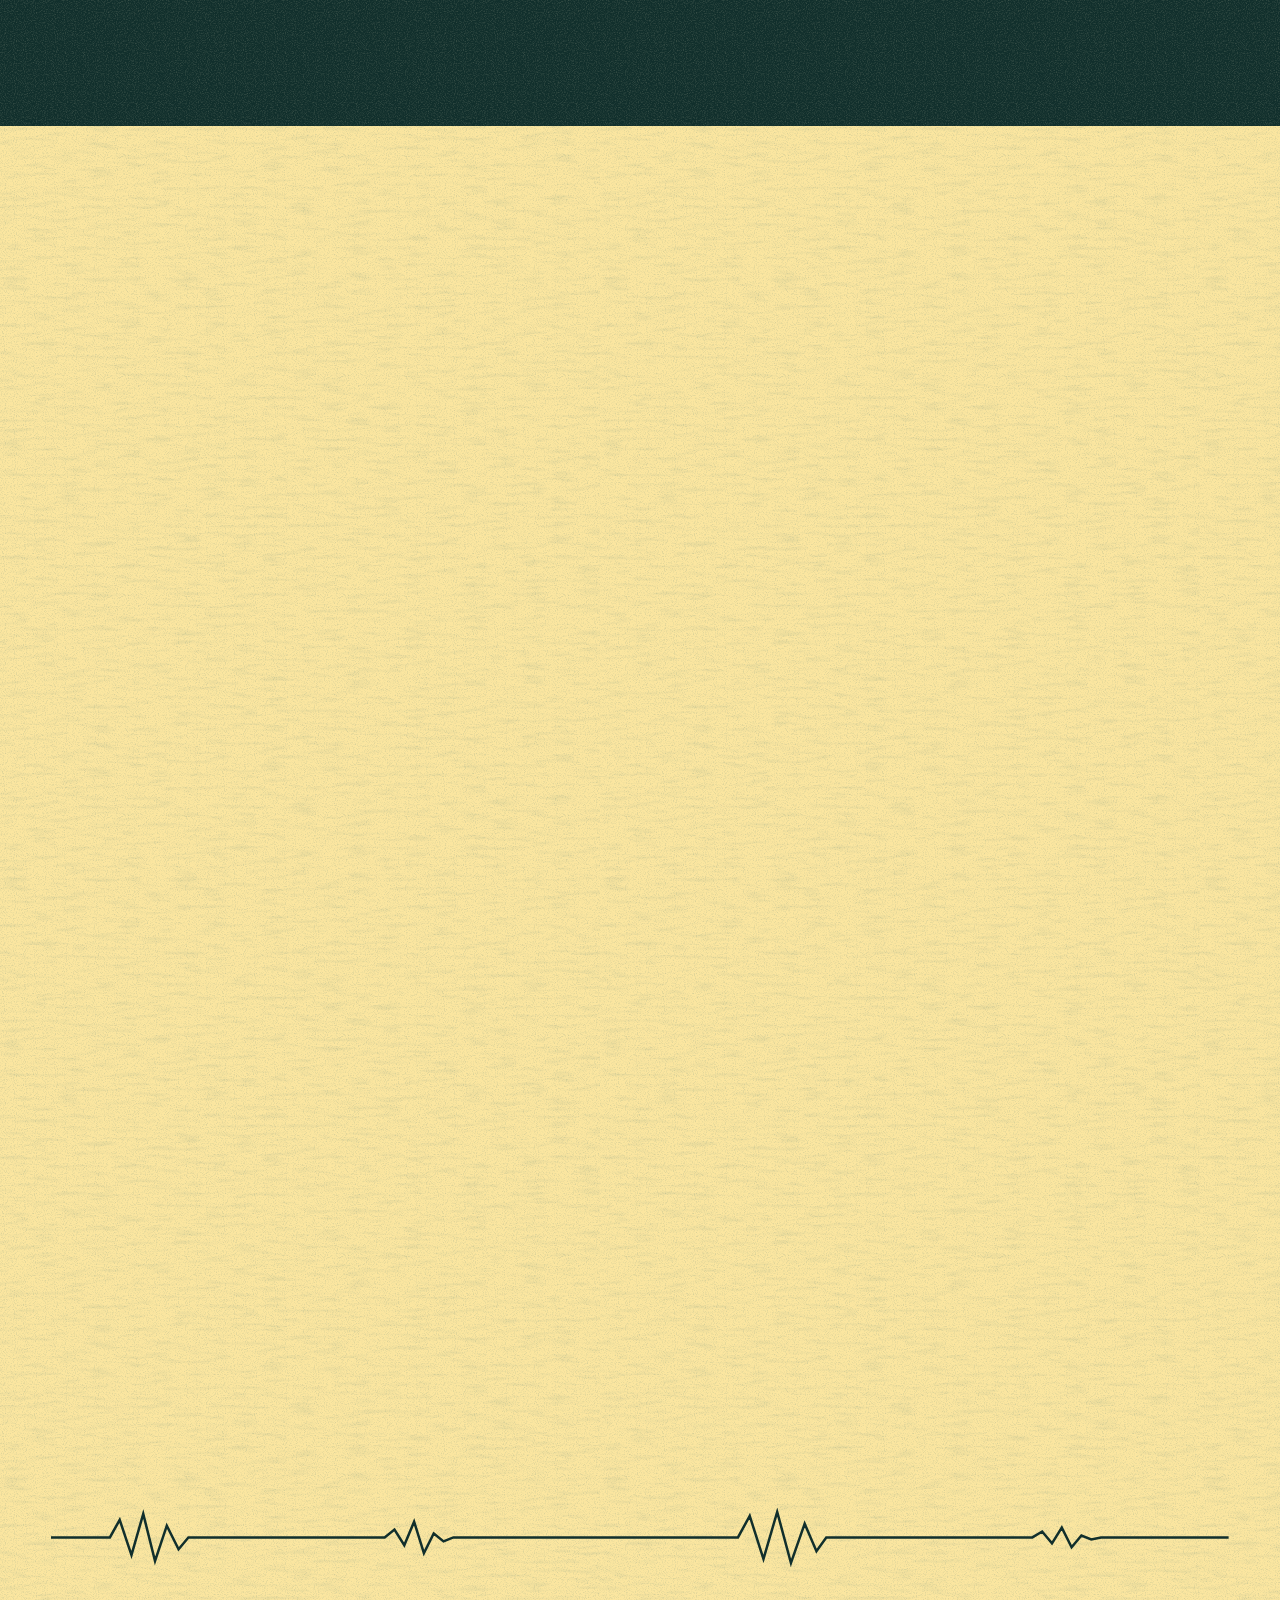
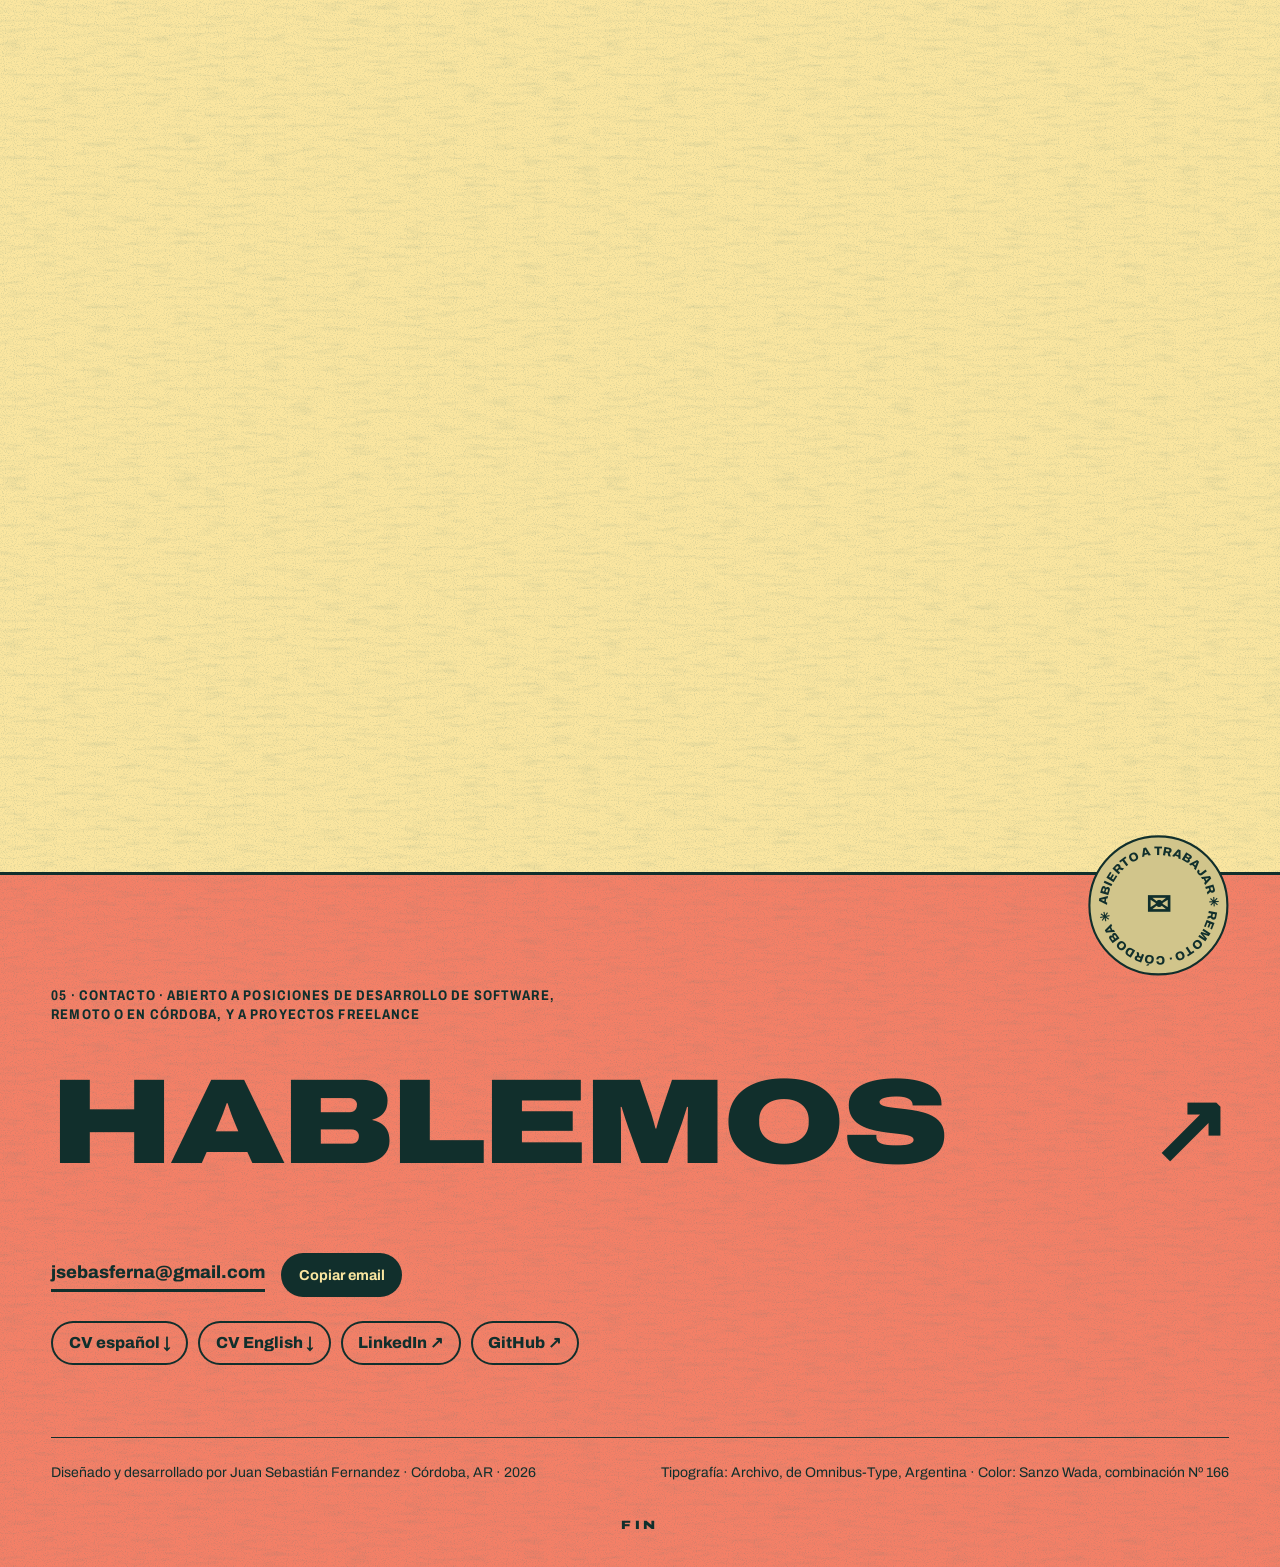
==== commit eefb6f6c: "perf(motion): GSAP se descarga con la primera interacción, no a los 3 s Antes, motion.js precargaba " ====
--- a/index.html
+++ b/index.html
@@ -654,7 +654,7 @@
   <script type="application/json" id="projectsData">{"types":{"tienda":{"es":"Tienda","en":"Store"},"sitio":{"es":"Sitio","en":"Website"},"landing":{"es":"Landing","en":"Landing"},"app":{"es":"App","en":"App"},"sistema":{"es":"Sistema","en":"System"}},"origins":{"familia":{"es":"Negocio familiar","en":"Family business"},"cliente":{"es":"Cliente","en":"Client"},"propio":{"es":"Producto propio","en":"Own product"},"estudio":{"es":"Proyecto propio","en":"Self-directed"},"comercio":{"es":"Comercio local","en":"Local business"}},"focus":{"conversion":{"es":"Más consultas","en":"More inquiries"},"seo":{"es":"Visible en Google","en":"Found on Google"},"perf":{"es":"Carga rápida","en":"Fast loading"},"db":{"es":"Panel de gestión","en":"Admin panel"},"ia":{"es":"Con IA","en":"AI-powered"},"js":{"es":"Sin frameworks","en":"No frameworks"},"diseno":{"es":"Diseño visual","en":"Visual design"},"motion":{"es":"Animación","en":"Motion"}},"projects":[{"id":"bagues","featured":true,"accent":"coral","placeholder":"#431f23","name":{"es":"Bagués Grupo Wolf","en":"Bagués Grupo Wolf"},"type":"tienda","origin":"familia","focus":["conversion","db"],"badge":{"es":"Versión 3.0","en":"Version 3.0"},"kicker":{"es":"Plataforma de e-commerce con panel de administración y catálogo de más de cien productos","en":"E-commerce platform with an admin panel and a catalog of over a hundred products"},"context":{"es":"Grupo Wolf vende perfumes Bagués por catálogo, que cambia cada mes y tiene más de cien aromas. Actualizarlo a mano llevaba una o dos semanas. Armé una tienda con panel propio: el catálogo nuevo se carga desde ahí y cada pedido llega por WhatsApp.","en":"Grupo Wolf sells Bagués perfumes from a monthly catalog of over a hundred scents. Updating it by hand took one or two weeks. I built a store with its own admin panel: the new catalog loads there and every order arrives over WhatsApp."},"solved":{"es":["Renombré cada perfume como lo conoce la gente y sumé un buscador que tolera errores de tipeo","Cada perfume tiene su ficha con notas, tamaños y precio, y un link para compartirla","El pedido se cierra por WhatsApp, sin pago online, y los precios los controla el sistema","Rediseñé la tienda bajo la idea “Cada perfume, una ciudad” y fotografié todo el catálogo con el mismo estilo","El panel carga el ciclo de precios leyendo el PDF de la proveedora, sin tipear producto por producto","Base con permisos por fila, acceso del panel por cuenta de Google y respaldo semanal automático","Pruebas automáticas en Chrome, Firefox y Safari, con chequeo de accesibilidad en cada cambio"],"en":["I renamed every perfume the way people know it and added a search that forgives typos","Every perfume has its own page with notes, sizes and price, plus a link to share it","Orders close over WhatsApp with no online payment, and the system controls the prices","I redesigned the store around the idea “Every perfume, a city” and photographed the whole catalog in one consistent style","The panel loads the price cycle by reading the supplier's PDF, with no product-by-product typing","Row-level permissions on the database, panel access through a Google account and a weekly automatic backup","Automated tests on Chrome, Firefox and Safari, with an accessibility check on every change"]},"note":{"es":"Resultado: cargar un catálogo nuevo pasó de una o dos semanas a menos de media hora. 96/100 en la prueba de velocidad de Google en celular, y pruebas en Safari, Chrome y Firefox antes de cada publicación.","en":"Result: loading a new catalog went from one or two weeks to under half an hour. 96/100 on Google's mobile speed test, and tested in Safari, Chrome and Firefox before every release."},"stack":["React","Vite","React Router","Supabase","PDF.js","Vercel"],"live":"https://baguesfraganciaswolf.vercel.app/","code":"https://github.com/Seba-fernandez/baguesfraganciaswolf","alt":{"es":"la tienda Bagués Grupo Wolf","en":"the Bagués Grupo Wolf store"}},{"id":"cespad","featured":true,"accent":"sage","placeholder":"#303530","name":{"es":"Grupo CESPAD","en":"Grupo CESPAD"},"type":"sitio","origin":"cliente","focus":["conversion","seo"],"badge":{"es":"Rediseño 2.0","en":"Redesign 2.0"},"kicker":{"es":"Sitio corporativo para una empresa de césped sintético deportivo","en":"Corporate website for a sports synthetic turf company"},"context":{"es":"Grupo CESPAD ofrecía mucho más que pádel y no tenía sitio propio. Partí de su primera landing, Greenset, y la convertí en un sitio con una sección por deporte y cada servicio explicado con claridad.","en":"Grupo CESPAD offered much more than padel and had no website of its own. I started from its first landing page, Greenset, and turned it into a site with a section for each sport and every service clearly explained."},"solved":{"es":["Ordené el contenido por deporte: cada visitante llega directo a lo suyo","Puse botones de WhatsApp donde el visitante decide consultar, y cada uno va al número que corresponde","El formulario valida los datos esenciales antes de enviarse","Preparé el sitio para aparecer en Google cuando buscan canchas en la zona"],"en":["I organized the content by sport: every visitor goes straight to what they need","I placed WhatsApp buttons where visitors decide to get in touch, each one going to the right number","The form validates the essential data before it is sent","I set the site up to appear on Google when people search for courts nearby"]},"stack":["HTML5","CSS3","JS ES6+","Schema.org","WhatsApp click-to-chat","Vercel"],"live":"https://grupo-cespad-actualizacion.vercel.app/","code":"https://github.com/Seba-fernandez/Grupo-Cespad-actualizacion","alt":{"es":"el sitio Grupo CESPAD","en":"the Grupo CESPAD website"}},{"id":"oratoria","featured":true,"accent":"peach","placeholder":"#f1ece1","name":{"es":"Checklist de Oratoria","en":"Speaking Checklist"},"type":"app","origin":"propio","focus":["ia"],"badge":{"es":"React + IA","en":"React + AI"},"kicker":{"es":"Aplicación web con IA para entrenamiento de oratoria","en":"AI-powered web app for public speaking training"},"context":{"es":"Mejorar al hablar en público requiere una devolución que casi nunca hay a mano. Armé una app que evalúa cada ensayo con una lista de control y, al terminar, una IA devuelve su análisis.","en":"Getting better at public speaking takes feedback that is rarely at hand. I built an app that scores each rehearsal against a checklist and, when it ends, an AI returns its analysis."},"solved":{"es":["Una lista de control evalúa cada ensayo con los mismos criterios","Al terminar cada ensayo, la IA devuelve su análisis","El historial queda guardado en el navegador y sigue ahí al reabrir la app"],"en":["A checklist scores every rehearsal against the same criteria","When each rehearsal ends, the AI returns its analysis","The history is saved in the browser and is still there when the app reopens"]},"stack":["React","Vite","LocalStorage","Claude API","Vercel"],"live":"https://checklist-para-oratoria.vercel.app/","code":"https://github.com/Seba-fernandez/Checklist-para-Oratoria","alt":{"es":"la app Checklist de Oratoria","en":"the Speaking Checklist app"}},{"id":"piccino","featured":false,"accent":"peach","placeholder":"#a3674d","name":{"es":"Piccino bakery","en":"Piccino bakery"},"type":"landing","origin":"comercio","focus":["diseno","motion","perf"],"badge":{"es":"Motion","en":"Motion"},"kicker":{"es":"Sitio de marca con animación por scroll para una pastelería artesanal","en":"Brand website with scroll-driven animation for an artisan bakery"},"context":{"es":"Página para Piccino, una marca de galletas artesanales de Córdoba que vende por Instagram. La galleta es la protagonista: paneles en diagonal con los colores de la marca, sabores que caen y se acomodan, y una galleta que se muerde a medida que baja la página.","en":"A page for Piccino, an artisan cookie brand from Córdoba that sells on Instagram. The cookie is the star: angled panels in the brand colors, flavors that drop in and settle, and a cookie that gets bitten as the page scrolls down."},"solved":{"es":["Precargué los cuadros de la mordida: la animación acompaña el scroll sin cortes","La portada se anima apenas abre la página, sin esperas","Los seis sabores entran en paneles diagonales al aparecer en pantalla","Optimicé las imágenes para cada pantalla: la página carga rápido en el celular","Tomé la paleta de la identidad de la marca y agregué una versión sin animaciones para quien activa “reducir movimiento”"],"en":["I preloaded the bite frames: the animation follows the scroll with no stutter","The cover animates the moment the page opens, with no waiting","The six flavors enter on angled panels as they come into view","I optimized the images for every screen: the page loads fast on mobile","I took the palette from the brand identity and added a motion-free version for people who turn on “reduce motion”"]},"note":{"es":"Resultado: scroll fluido en celular y escritorio. Diseñada y publicada en un día.","en":"Result: smooth scrolling on mobile and desktop. Designed and shipped in one day."},"stack":["Astro","anime.js","CSS","AVIF","Vercel"],"live":"https://piccino-bakery.vercel.app/","code":"https://github.com/Seba-fernandez/Piccino-Bakery","alt":{"es":"la landing de Piccino bakery","en":"the Piccino bakery landing page"}},{"id":"greenset","featured":false,"accent":"peach","placeholder":"#45554c","name":{"es":"Greenset Court","en":"Greenset Court"},"type":"landing","origin":"cliente","focus":["conversion","js"],"badge":{"es":"Versión 1.0","en":"Version 1.0"},"kicker":{"es":"Landing de captación de clientes para un complejo de pádel","en":"Lead-generation landing page for a padel complex"},"context":{"es":"Primera presencia en internet para un negocio de pádel: explica el servicio y lleva la consulta a WhatsApp.","en":"First online presence for a padel business: it explains the service and leads the inquiry to WhatsApp."},"solved":{"es":["El servicio se entiende de un vistazo","Se ve confiable en el celular","Un camino de contacto claro por WhatsApp"],"en":["The service is clear at a glance","It looks trustworthy on a phone","A clear contact path over WhatsApp"]},"note":{"es":"El negocio creció y esta primera versión le quedó chica: de ahí salió Grupo CESPAD.","en":"The business grew and outgrew this first version: that is where Grupo CESPAD came from."},"stack":["HTML5","CSS3","JS ES6+","WhatsApp click-to-chat","Vercel"],"live":"https://greenset-landing.vercel.app/","code":"https://github.com/Seba-fernandez/Greenset-Landing","alt":{"es":"el sitio Greenset Court","en":"the Greenset Court website"}},{"id":"cafe","featured":false,"accent":"peach","placeholder":"#5e5b5a","name":{"es":"Blog de Café","en":"Coffee Blog"},"type":"sitio","origin":"estudio","focus":["js"],"kicker":{"es":"Sitio multipágina con blog, catálogo de cursos y contacto","en":"Multi-page website with a blog, course catalog and contact form"},"context":{"es":"Sitio de cinco páginas en HTML con blog, listado de cursos y un formulario de contacto que valida los datos.","en":"A five-page HTML site with a blog, a course listing and a contact form that validates the data."},"solved":{"es":["Navegación entre las 5 páginas con una estructura común","Listado de cursos y entradas del blog","El formulario revisa los datos antes de enviarlos"],"en":["Navigation across the 5 pages with a shared structure","Course listing and blog posts","The form checks the data before sending it"]},"stack":["HTML5","CSS3","JS ES6+","DOM API","Vercel"],"live":"https://blog-cafe-beige.vercel.app/","code":"https://github.com/Seba-fernandez/BlogCafe","alt":{"es":"el Blog de Café","en":"the Coffee Blog"}},{"id":"festival","featured":false,"accent":"coral","placeholder":"#755f90","name":{"es":"Festival de Música","en":"Music Festival"},"type":"landing","origin":"estudio","focus":["perf","diseno"],"kicker":{"es":"Landing de evento con galería interactiva y video de fondo","en":"Event landing page with an interactive gallery and background video"},"context":{"es":"Landing de un festival de música electrónica con video de fondo, programación y entradas. Tenía que impactar sin cargar lento: comprimí las imágenes y cuidé la carga del video.","en":"Landing page for an electronic music festival, with background video, lineup and tickets. It had to impress without loading slowly: I compressed the images and tuned how the video loads."},"solved":{"es":["Imágenes livianas que cargan a medida que se avanza por la página","El video de fondo no frena la carga de la página","Programación de 2 días y 2 escenarios en una grilla","Estilos separados por sección, fáciles de mantener"],"en":["Lightweight images that load as the page scrolls","A background video that does not slow down the page","A 2-day, 2-stage lineup in a grid","Styles separated by section, easy to maintain"]},"stack":["HTML5","SASS/SCSS","WebP","Lazy loading","Vercel"],"live":"https://festivalde-musica.vercel.app/","code":"https://github.com/Seba-fernandez/FestivaldeMusica","alt":{"es":"el sitio Festival de Música","en":"the Music Festival website"}}]}</script>
   <!-- build:data:end -->
 
-  <!-- GSAP + ScrollTrigger los carga motion.js cuando la página ya está lista (no traban la entrada) -->
+  <!-- GSAP + ScrollTrigger los descarga motion.js recién con la primera interacción (no se precargan) -->
   <script src="js/fit.js" defer></script>
   <script src="js/app.js" defer></script>
   <script src="js/projects.js" defer></script>
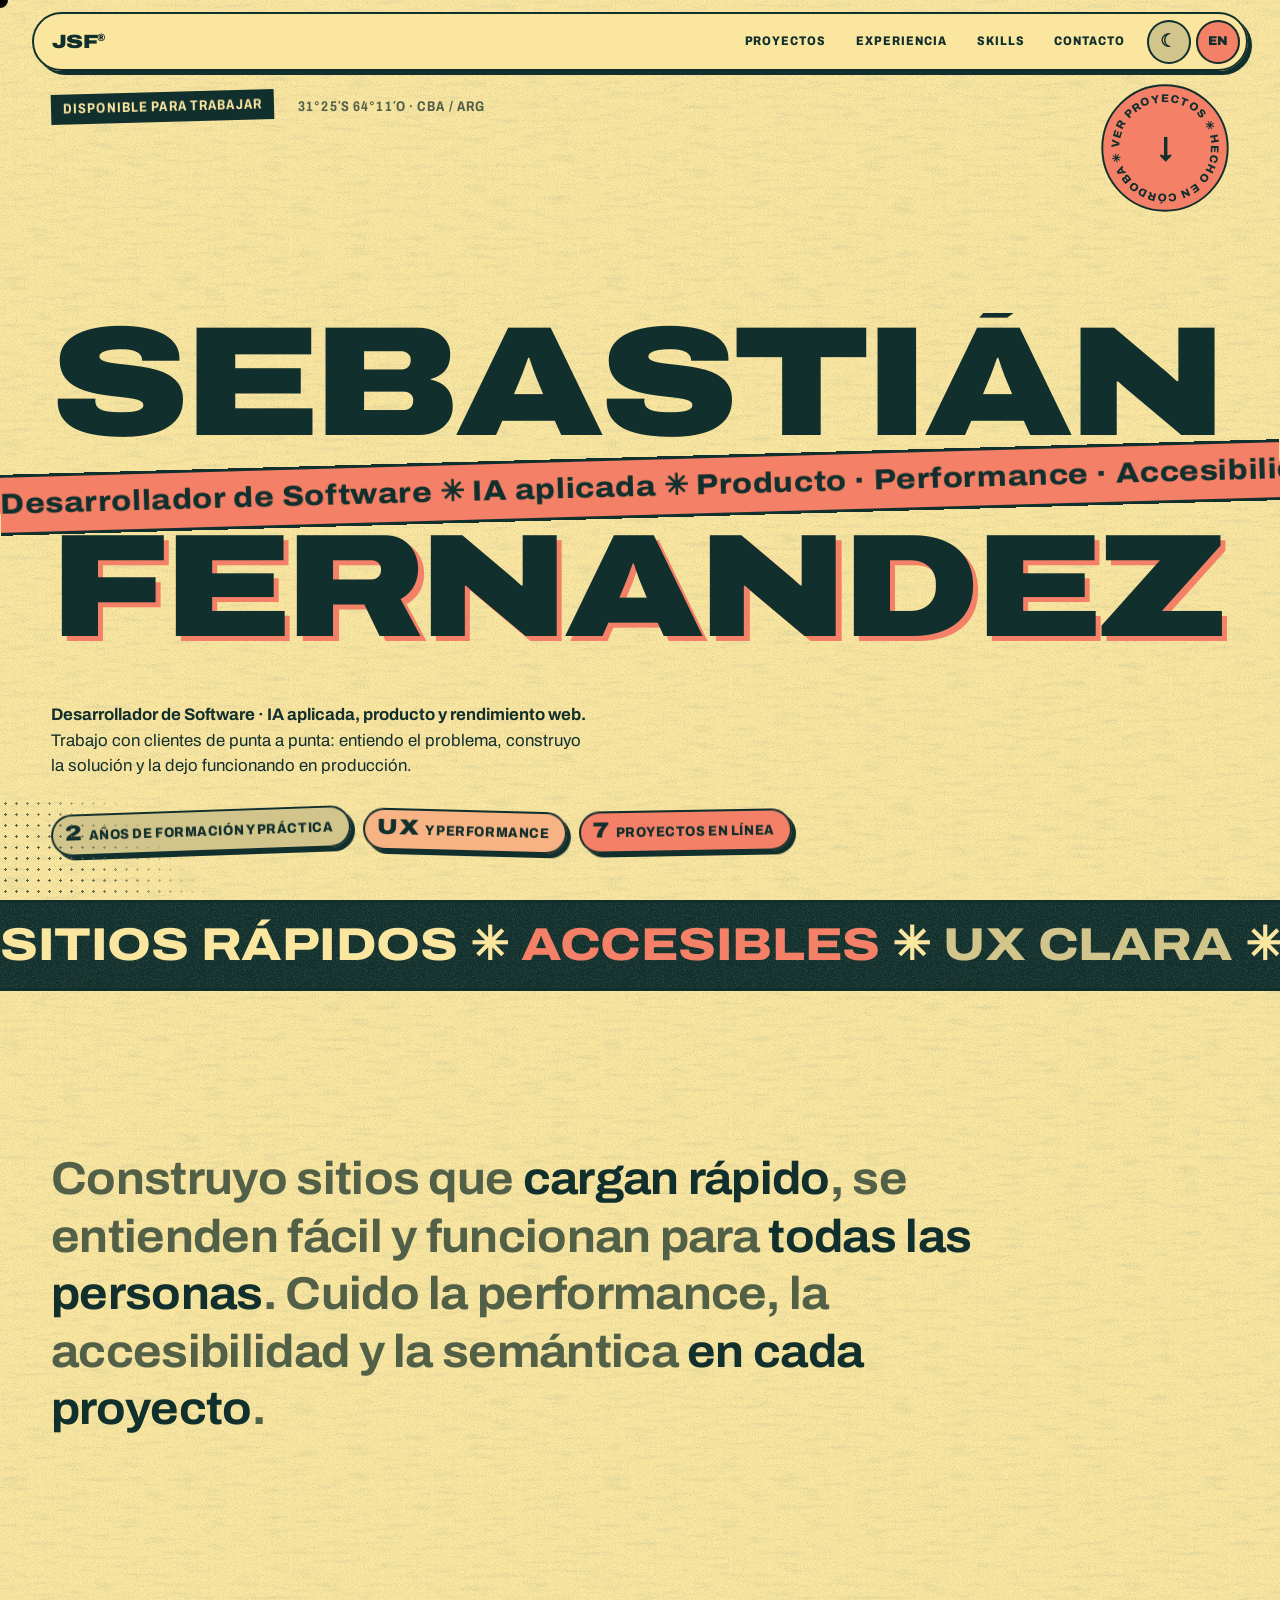
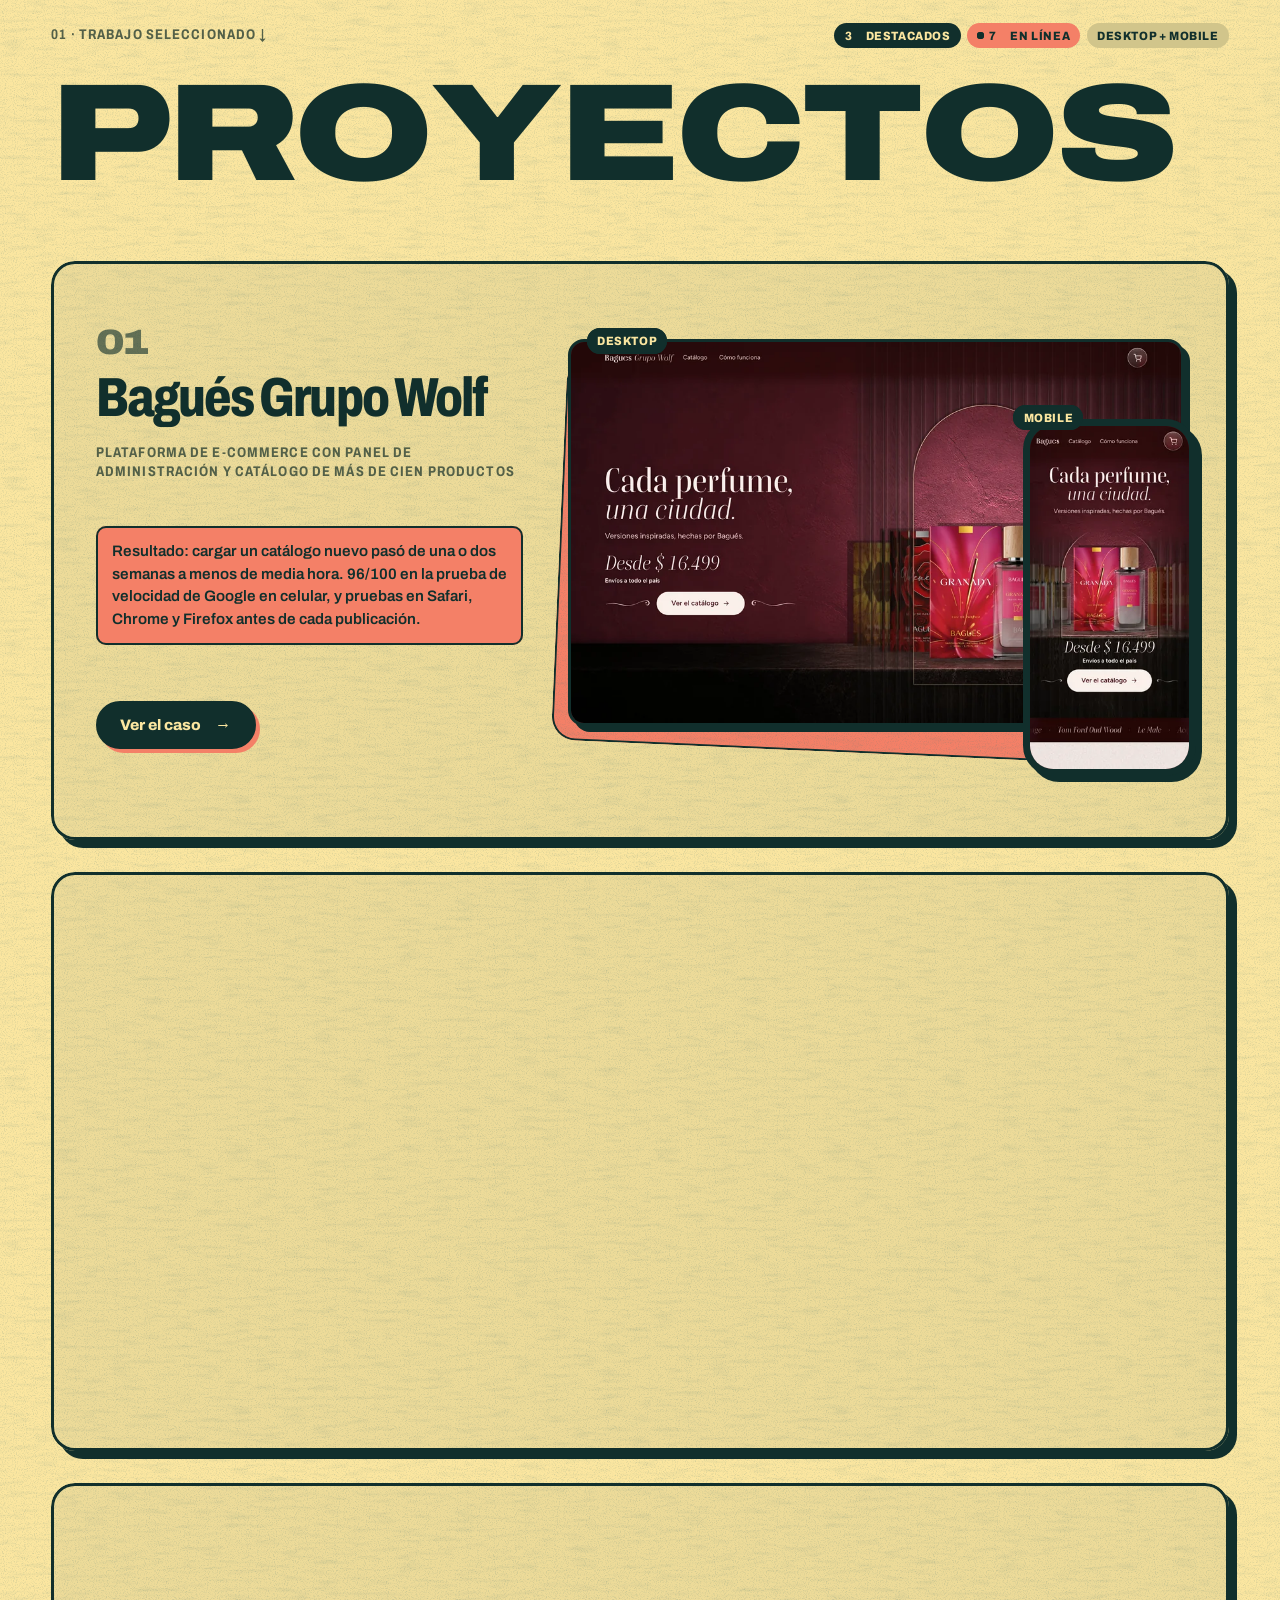
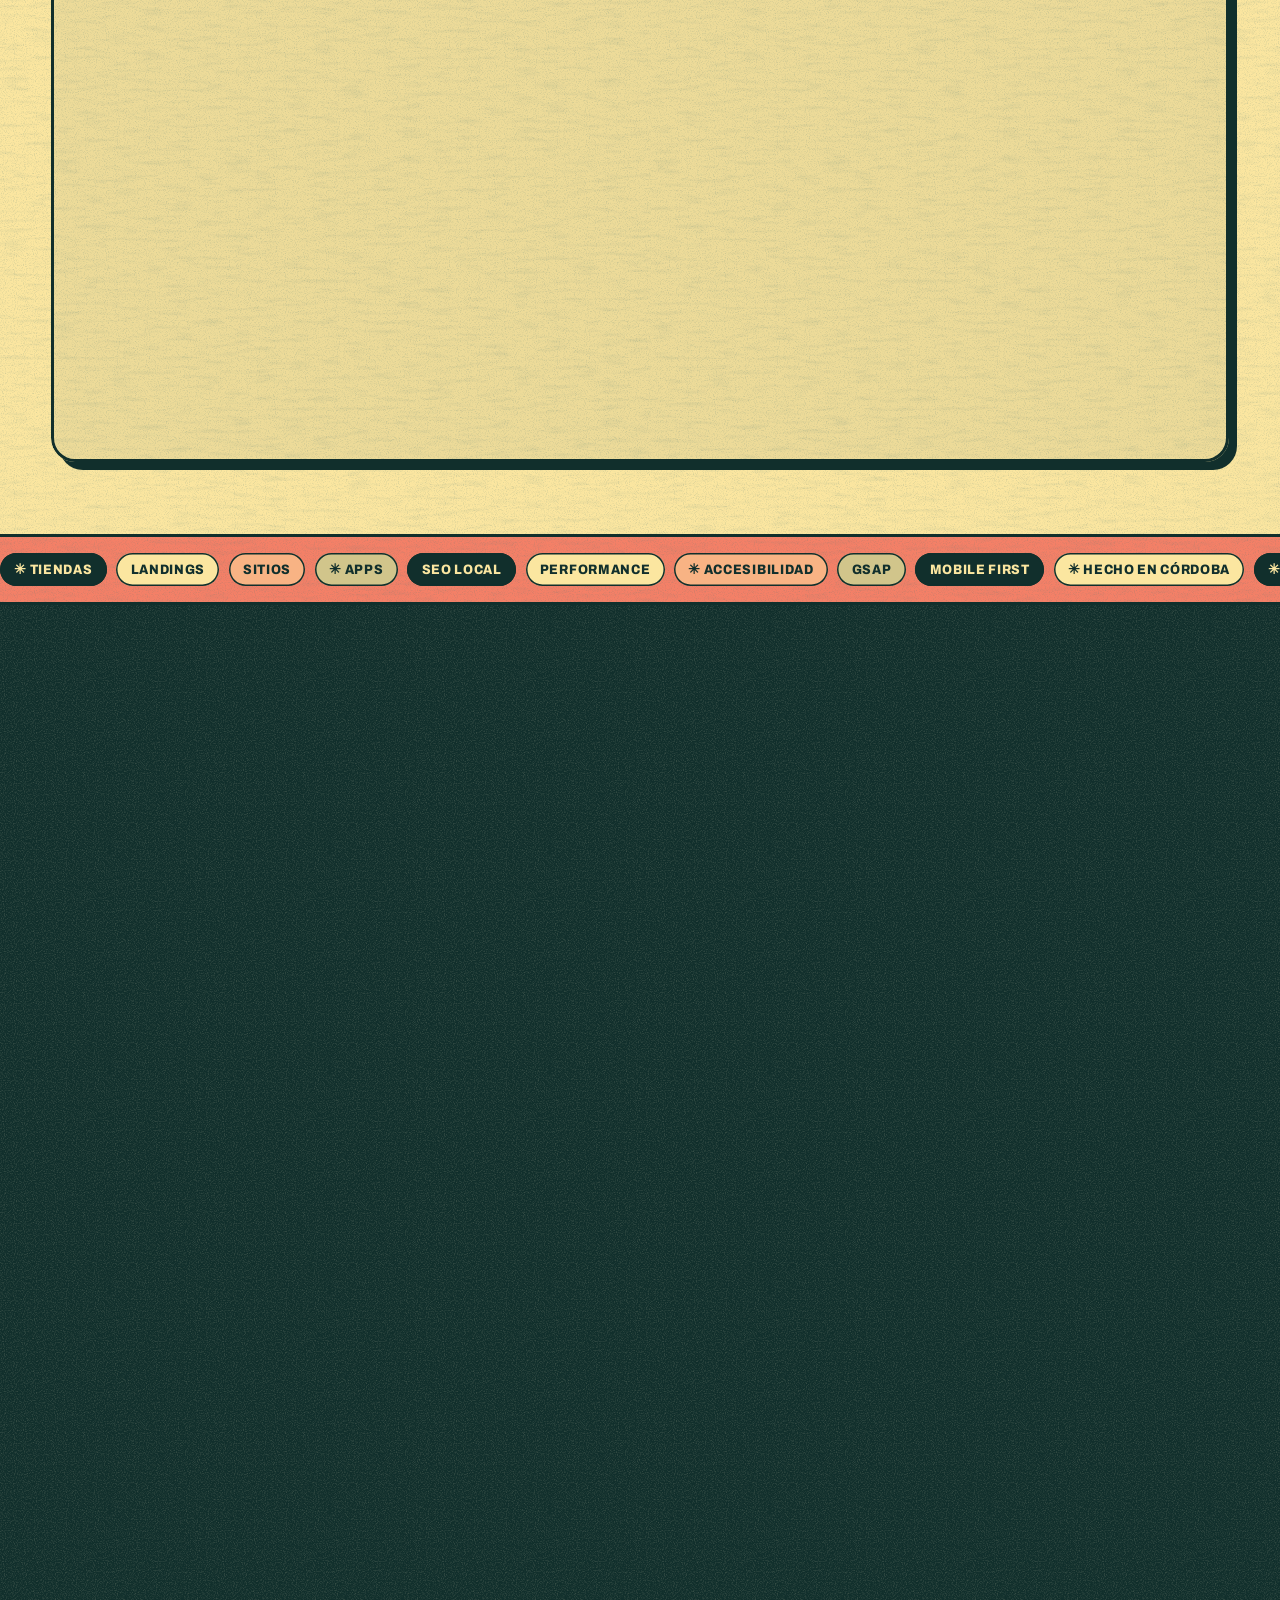
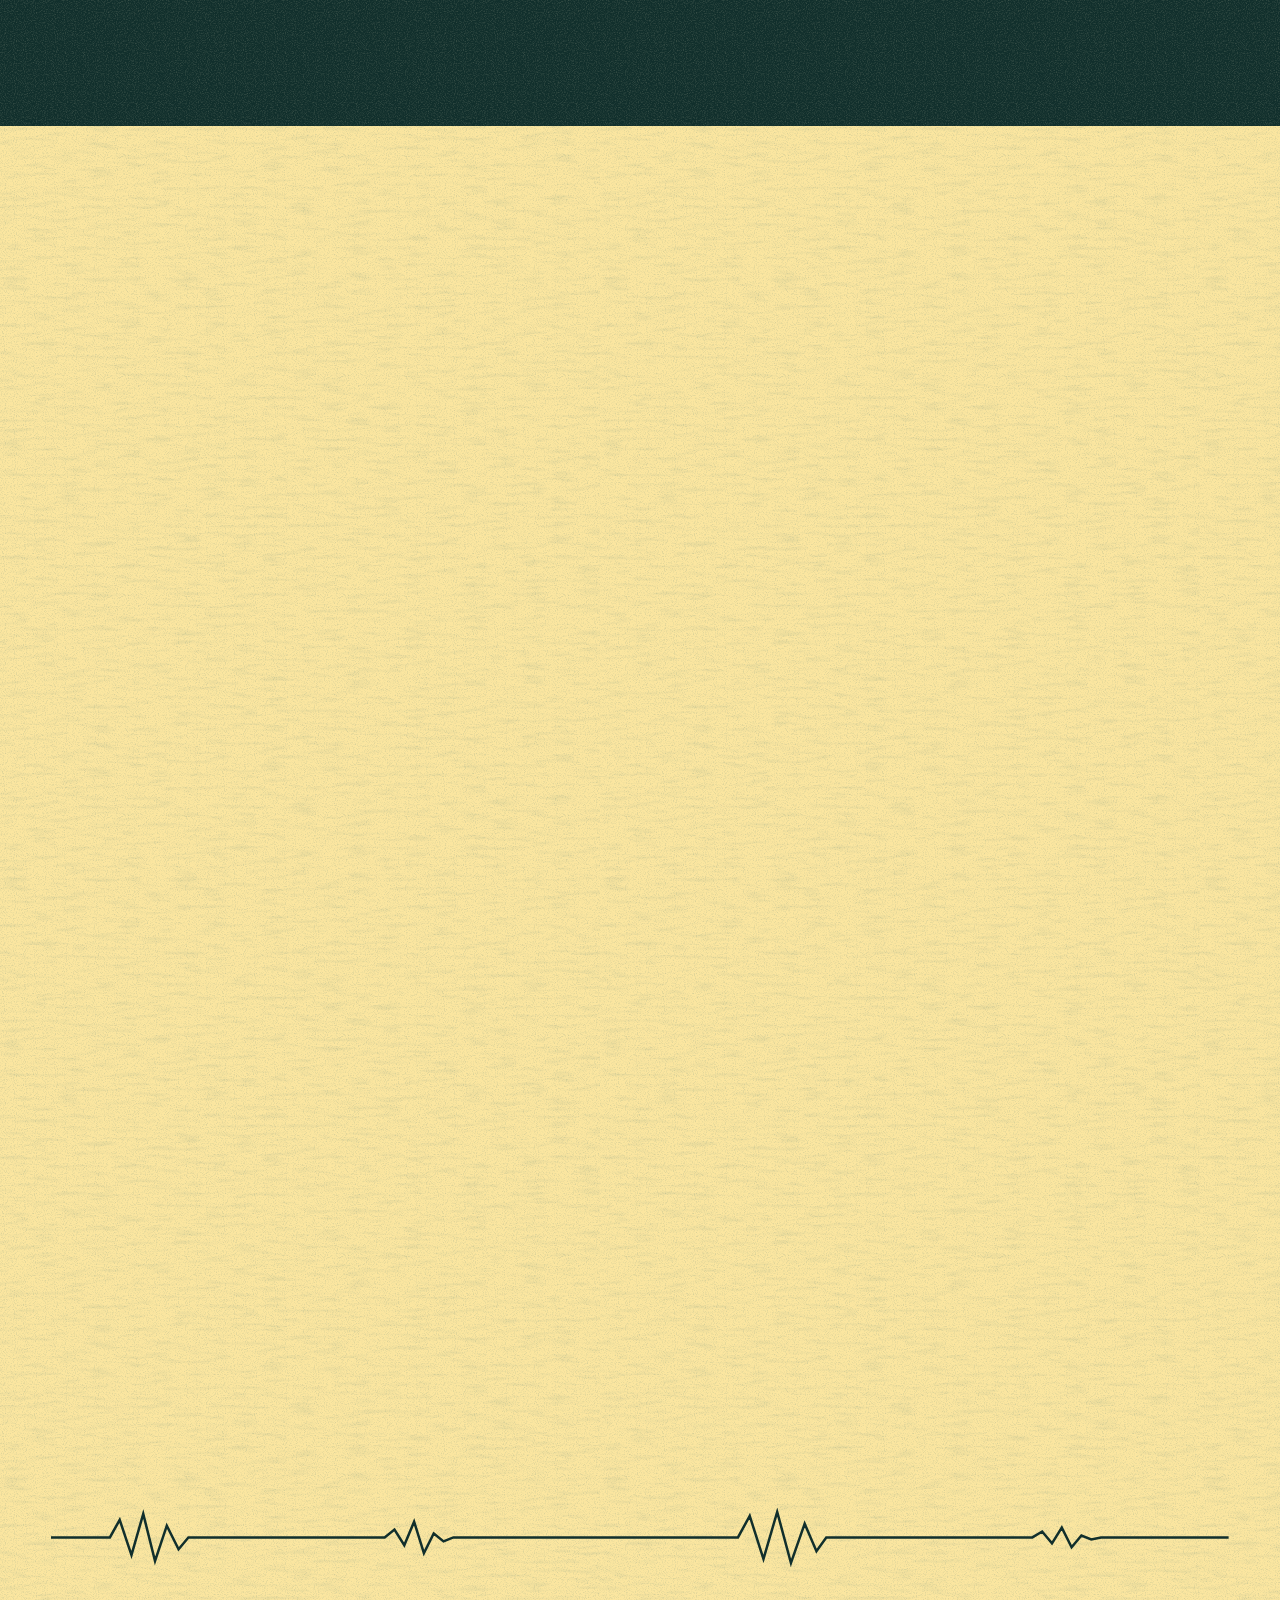
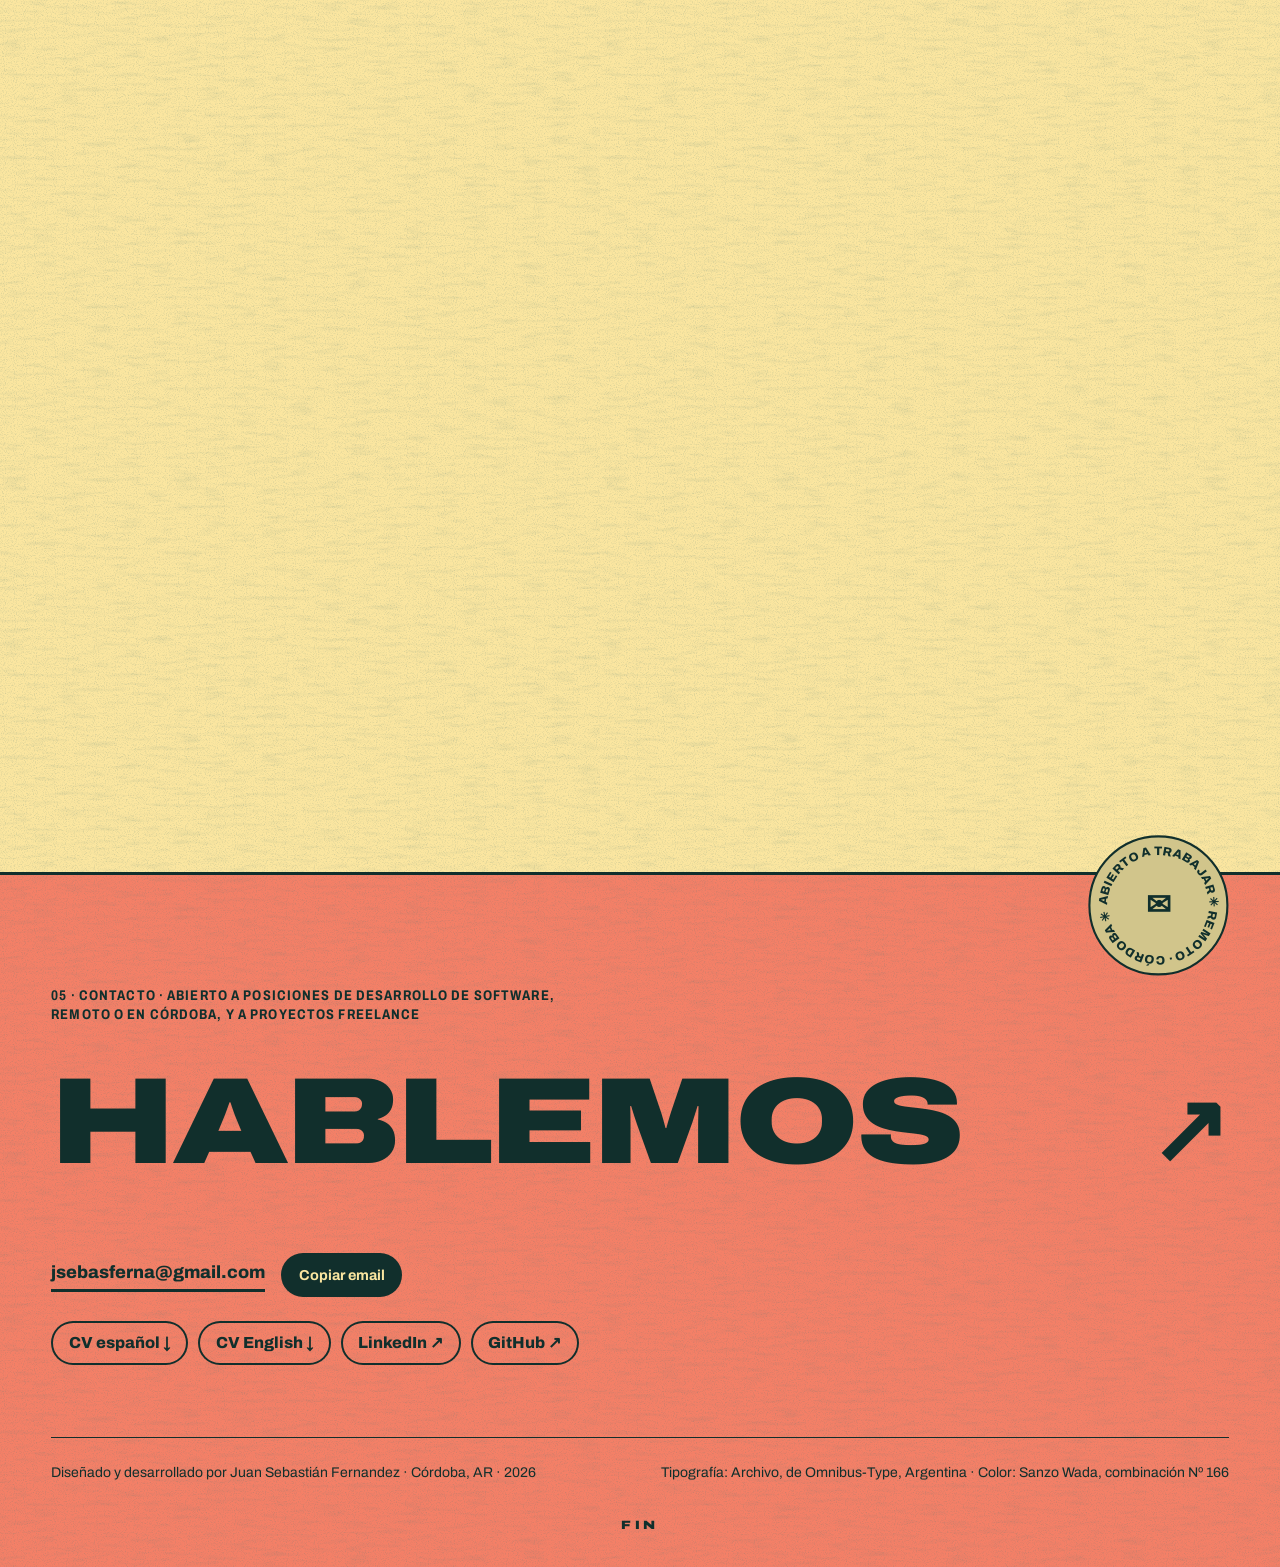
==== commit 36ebd132: "feat(casos): entrar al caso abre el detalle completo, no un acordeon Al colapsar la tarjeta meti tod" ====
--- a/index.html
+++ b/index.html
@@ -225,40 +225,12 @@
           </div>
             <span class="label case__kicker" data-pf="bagues:kicker">Plataforma de e-commerce con panel de administración y catálogo de más de cien productos</span>
           <p class="case__note" data-pf="bagues:note">Resultado: cargar un catálogo nuevo pasó de una o dos semanas a menos de media hora. 96/100 en la prueba de velocidad de Google en celular, y pruebas en Safari, Chrome y Firefox antes de cada publicación.</p>
-          <details class="case__detalle">
-            <summary class="case__abrir">
+          <div class="case__actions case__actions--entrada">
+            <button class="btn case__abrir" type="button" data-open="bagues">
               <span data-i18n="btn.case">Ver el caso</span><span class="sr-only"> · <span data-pf="bagues:name">Bagués Grupo Wolf</span></span>
-              <span class="case__abrir-ico" aria-hidden="true">+</span>
-            </summary>
-            <div class="case__cuerpo">
-              <div class="case__meta">
-            <span class="tag tag--coral tag--lg"><span data-pf="bagues:badge">Versión 3.0</span> ✦</span>
-                <ul class="tags" aria-label="Etiquetas" data-i18n-aria="aria.tags"><li class="tag tag--ink" data-pt="origin:familia">Negocio familiar</li><li class="tag tag--sage" data-pt="focus:conversion">Más consultas</li><li class="tag tag--sage" data-pt="focus:db">Panel de gestión</li></ul>
-              </div>
-              <p class="case__context" data-pf="bagues:context">Grupo Wolf vende perfumes Bagués por catálogo, que cambia cada mes y tiene más de cien aromas. Actualizarlo a mano llevaba una o dos semanas. Armé una tienda con panel propio: el catálogo nuevo se carga desde ahí y cada pedido llega por WhatsApp.</p>
-              <div class="case__solved">
-                <p class="tag tag--ink"><span data-i18n="label.solved">Qué resolví</span>&nbsp;· 7</p>
-                <ol>
-                <li><span class="case__n" aria-hidden="true">01</span><span data-pf="bagues:solved:0">Renombré cada perfume como lo conoce la gente y sumé un buscador que tolera errores de tipeo</span></li>
-                <li><span class="case__n" aria-hidden="true">02</span><span data-pf="bagues:solved:1">Cada perfume tiene su ficha con notas, tamaños y precio, y un link para compartirla</span></li>
-                <li><span class="case__n" aria-hidden="true">03</span><span data-pf="bagues:solved:2">El pedido se cierra por WhatsApp, sin pago online, y los precios los controla el sistema</span></li>
-                <li><span class="case__n" aria-hidden="true">04</span><span data-pf="bagues:solved:3">Rediseñé la tienda bajo la idea “Cada perfume, una ciudad” y fotografié todo el catálogo con el mismo estilo</span></li>
-                <li><span class="case__n" aria-hidden="true">05</span><span data-pf="bagues:solved:4">El panel carga el ciclo de precios leyendo el PDF de la proveedora, sin tipear producto por producto</span></li>
-                <li><span class="case__n" aria-hidden="true">06</span><span data-pf="bagues:solved:5">Base con permisos por fila, acceso del panel por cuenta de Google y respaldo semanal automático</span></li>
-                <li><span class="case__n" aria-hidden="true">07</span><span data-pf="bagues:solved:6">Pruebas automáticas en Chrome, Firefox y Safari, con chequeo de accesibilidad en cada cambio</span></li>
-                </ol>
-              </div>
-              <div class="case__stack">
-                <span class="label" aria-hidden="true">Stack</span>
-                <ul class="stack" aria-label="Tecnologías" data-i18n-aria="aria.stack"><li>React</li><li>Vite</li><li>React Router</li><li>Supabase</li><li>PDF.js</li><li>Vercel</li></ul>
-              </div>
-              <div class="case__actions">
-                <a class="btn" href="https://baguesfraganciaswolf.vercel.app/" target="_blank" rel="noopener"><span data-i18n="btn.live">Ver en vivo ↗</span><span class="sr-only"> · <span data-pf="bagues:name">Bagués Grupo Wolf</span></span></a>
-            <a class="btn btn--ghost" href="https://github.com/Seba-fernandez/baguesfraganciaswolf" target="_blank" rel="noopener"><span data-i18n="btn.code">Código</span><span class="sr-only"> · <span data-pf="bagues:name">Bagués Grupo Wolf</span></span></a>
-                <button class="btn btn--ghost" type="button" data-open="bagues"><span data-i18n="btn.shots">Ver capturas</span><span class="sr-only"> · <span data-pf="bagues:name">Bagués Grupo Wolf</span></span></button>
-              </div>
-            </div>
-          </details>
+              <span class="case__abrir-ico" aria-hidden="true">→</span>
+            </button>
+          </div>
         </div>
       </article>
 
@@ -292,37 +264,12 @@
             <h3 class="case__title" id="t-cespad" data-pf="cespad:name">Grupo CESPAD</h3>
           </div>
             <span class="label case__kicker" data-pf="cespad:kicker">Sitio corporativo para una empresa de césped sintético deportivo</span>
-          <details class="case__detalle">
-            <summary class="case__abrir">
+          <div class="case__actions case__actions--entrada">
+            <button class="btn case__abrir" type="button" data-open="cespad">
               <span data-i18n="btn.case">Ver el caso</span><span class="sr-only"> · <span data-pf="cespad:name">Grupo CESPAD</span></span>
-              <span class="case__abrir-ico" aria-hidden="true">+</span>
-            </summary>
-            <div class="case__cuerpo">
-              <div class="case__meta">
-            <span class="tag tag--coral tag--lg"><span data-pf="cespad:badge">Rediseño 2.0</span> ✦</span>
-                <ul class="tags" aria-label="Etiquetas" data-i18n-aria="aria.tags"><li class="tag tag--ink" data-pt="origin:cliente">Cliente</li><li class="tag tag--sage" data-pt="focus:conversion">Más consultas</li><li class="tag tag--sage" data-pt="focus:seo">Visible en Google</li></ul>
-              </div>
-              <p class="case__context" data-pf="cespad:context">Grupo CESPAD ofrecía mucho más que pádel y no tenía sitio propio. Partí de su primera landing, Greenset, y la convertí en un sitio con una sección por deporte y cada servicio explicado con claridad.</p>
-              <div class="case__solved">
-                <p class="tag tag--ink"><span data-i18n="label.solved">Qué resolví</span>&nbsp;· 4</p>
-                <ol>
-                <li><span class="case__n" aria-hidden="true">01</span><span data-pf="cespad:solved:0">Ordené el contenido por deporte: cada visitante llega directo a lo suyo</span></li>
-                <li><span class="case__n" aria-hidden="true">02</span><span data-pf="cespad:solved:1">Puse botones de WhatsApp donde el visitante decide consultar, y cada uno va al número que corresponde</span></li>
-                <li><span class="case__n" aria-hidden="true">03</span><span data-pf="cespad:solved:2">El formulario valida los datos esenciales antes de enviarse</span></li>
-                <li><span class="case__n" aria-hidden="true">04</span><span data-pf="cespad:solved:3">Preparé el sitio para aparecer en Google cuando buscan canchas en la zona</span></li>
-                </ol>
-              </div>
-              <div class="case__stack">
-                <span class="label" aria-hidden="true">Stack</span>
-                <ul class="stack" aria-label="Tecnologías" data-i18n-aria="aria.stack"><li>HTML5</li><li>CSS3</li><li>JS ES6+</li><li>Schema.org</li><li>WhatsApp click-to-chat</li><li>Vercel</li></ul>
-              </div>
-              <div class="case__actions">
-                <a class="btn" href="https://grupo-cespad-actualizacion.vercel.app/" target="_blank" rel="noopener"><span data-i18n="btn.live">Ver en vivo ↗</span><span class="sr-only"> · <span data-pf="cespad:name">Grupo CESPAD</span></span></a>
-            <a class="btn btn--ghost" href="https://github.com/Seba-fernandez/Grupo-Cespad-actualizacion" target="_blank" rel="noopener"><span data-i18n="btn.code">Código</span><span class="sr-only"> · <span data-pf="cespad:name">Grupo CESPAD</span></span></a>
-                <button class="btn btn--ghost" type="button" data-open="cespad"><span data-i18n="btn.shots">Ver capturas</span><span class="sr-only"> · <span data-pf="cespad:name">Grupo CESPAD</span></span></button>
-              </div>
-            </div>
-          </details>
+              <span class="case__abrir-ico" aria-hidden="true">→</span>
+            </button>
+          </div>
         </div>
       </article>
 
@@ -356,36 +303,12 @@
             <h3 class="case__title" id="t-oratoria" data-pf="oratoria:name">Checklist de Oratoria</h3>
           </div>
             <span class="label case__kicker" data-pf="oratoria:kicker">Aplicación web con IA para entrenamiento de oratoria</span>
-          <details class="case__detalle">
-            <summary class="case__abrir">
+          <div class="case__actions case__actions--entrada">
+            <button class="btn case__abrir" type="button" data-open="oratoria">
               <span data-i18n="btn.case">Ver el caso</span><span class="sr-only"> · <span data-pf="oratoria:name">Checklist de Oratoria</span></span>
-              <span class="case__abrir-ico" aria-hidden="true">+</span>
-            </summary>
-            <div class="case__cuerpo">
-              <div class="case__meta">
-            <span class="tag tag--coral tag--lg"><span data-pf="oratoria:badge">React + IA</span> ✦</span>
-                <ul class="tags" aria-label="Etiquetas" data-i18n-aria="aria.tags"><li class="tag tag--ink" data-pt="origin:propio">Producto propio</li><li class="tag tag--sage" data-pt="focus:ia">Con IA</li></ul>
-              </div>
-              <p class="case__context" data-pf="oratoria:context">Mejorar al hablar en público requiere una devolución que casi nunca hay a mano. Armé una app que evalúa cada ensayo con una lista de control y, al terminar, una IA devuelve su análisis.</p>
-              <div class="case__solved">
-                <p class="tag tag--ink"><span data-i18n="label.solved">Qué resolví</span>&nbsp;· 3</p>
-                <ol>
-                <li><span class="case__n" aria-hidden="true">01</span><span data-pf="oratoria:solved:0">Una lista de control evalúa cada ensayo con los mismos criterios</span></li>
-                <li><span class="case__n" aria-hidden="true">02</span><span data-pf="oratoria:solved:1">Al terminar cada ensayo, la IA devuelve su análisis</span></li>
-                <li><span class="case__n" aria-hidden="true">03</span><span data-pf="oratoria:solved:2">El historial queda guardado en el navegador y sigue ahí al reabrir la app</span></li>
-                </ol>
-              </div>
-              <div class="case__stack">
-                <span class="label" aria-hidden="true">Stack</span>
-                <ul class="stack" aria-label="Tecnologías" data-i18n-aria="aria.stack"><li>React</li><li>Vite</li><li>LocalStorage</li><li>Claude API</li><li>Vercel</li></ul>
-              </div>
-              <div class="case__actions">
-                <a class="btn" href="https://checklist-para-oratoria.vercel.app/" target="_blank" rel="noopener"><span data-i18n="btn.live">Ver en vivo ↗</span><span class="sr-only"> · <span data-pf="oratoria:name">Checklist de Oratoria</span></span></a>
-            <a class="btn btn--ghost" href="https://github.com/Seba-fernandez/Checklist-para-Oratoria" target="_blank" rel="noopener"><span data-i18n="btn.code">Código</span><span class="sr-only"> · <span data-pf="oratoria:name">Checklist de Oratoria</span></span></a>
-                <button class="btn btn--ghost" type="button" data-open="oratoria"><span data-i18n="btn.shots">Ver capturas</span><span class="sr-only"> · <span data-pf="oratoria:name">Checklist de Oratoria</span></span></button>
-              </div>
-            </div>
-          </details>
+              <span class="case__abrir-ico" aria-hidden="true">→</span>
+            </button>
+          </div>
         </div>
       </article>
       <!-- build:featured:end -->
@@ -638,9 +561,20 @@
           <h2 class="case__title pd__title" id="pdTitle"></h2>
           <button class="icon-btn pd__close" type="button" aria-label="Cerrar" data-i18n-aria="mail.close">✕</button>
         </div>
+        <p class="label pd__kicker"></p>
         <p class="case__context pd__context"></p>
+        <div class="case__solved pd__solved">
+          <p class="tag tag--ink"><span data-i18n="label.solved">Qué resolví</span><span class="pd__solved-n"></span></p>
+          <ol class="pd__solved-list"></ol>
+        </div>
+        <p class="case__note pd__note" hidden></p>
+        <div class="case__stack pd__stack">
+          <span class="label" aria-hidden="true">Stack</span>
+          <ul class="stack pd__stack-list" aria-label="Tecnologías" data-i18n-aria="aria.stack"></ul>
+        </div>
         <div class="case__actions">
           <a class="btn pd__live" href="#" target="_blank" rel="noopener" data-i18n="btn.live">Ver en vivo ↗</a>
+          <a class="btn btn--ghost pd__code" href="#" target="_blank" rel="noopener" data-i18n="btn.code">Código</a>
         </div>
         <div class="pd__nav">
           <button class="pd__step" type="button" data-step="-1"><span aria-hidden="true">←</span> <span class="pd__step-name"></span></button>
--- a/css/styles.css
+++ b/css/styles.css
@@ -1807,34 +1807,27 @@
    captura, el numero y el titulo, una linea de que es, y el resultado. Lo
    primero y lo ultimo son lo que se recuerda, asi que el resultado es lo
    ultimo y es lo unico coral de la tarjeta. El resto se abre en el lugar. */
-.case__detalle { margin-top: var(--s-4); }
-.case__abrir {
-  display: inline-flex; align-items: center; gap: 0.55rem;
-  cursor: pointer; list-style: none;
-  font-family: var(--sans); font-size: 0.9rem; font-weight: 800;
-  letter-spacing: 0.06em; text-transform: uppercase;
-  padding: 0.6rem 1.1rem; border-radius: 999px;
-  box-shadow: inset 0 0 0 2px var(--line);
-  transition: background-color var(--t-ui) var(--ease), box-shadow var(--t-ui) var(--ease);
-}
-.case__abrir::-webkit-details-marker { display: none; }
+/* ── Entrar al caso ────────────────────────────────────────────────────
+   Primero esto fue un acordeon que se abria en el lugar. Entrar al detalle
+   es lo mas importante de la seccion y un desplegable chico no se siente
+   como entrar: el detalle completo vive en el dialogo, y aca queda la
+   puerta. La tarjeta sigue mostrando solo titular, una linea y resultado. */
+.case__actions--entrada { margin-top: var(--s-4); }
 .case__abrir-ico {
-  font-weight: 700; font-size: 1.1em; line-height: 1;
-  transition: rotate 0.3s var(--ease);
-}
-.case__detalle[open] .case__abrir-ico { rotate: 45deg; }
-.case__abrir:hover, .case__abrir:focus-visible { box-shadow: inset 0 0 0 2px var(--fg); }
-.case__cuerpo {
-  display: grid; gap: var(--s-4);
-  padding-top: var(--s-4);
-}
-@media (prefers-reduced-motion: no-preference) {
-  .case__detalle[open] .case__cuerpo { animation: abrir-caso 0.4s var(--ease) both; }
-}
-@keyframes abrir-caso {
-  from { opacity: 0; translate: 0 -10px; }
-  to   { opacity: 1; translate: 0 0; }
-}
+  font-weight: 700; font-size: 1.05em; line-height: 1;
+  transition: translate 0.3s var(--ease);
+}
+.case__abrir:hover .case__abrir-ico,
+.case__abrir:focus-visible .case__abrir-ico { translate: 0.3rem 0; }
+
+/* ── El dialogo es el caso completo ────────────────────────────────────
+   Ya no repite la tarjeta: la tarjeta de afuera no cuenta nada de esto. */
+.pd__kicker { color: var(--muted); }
+.pd__solved { display: grid; gap: 0.75rem; }
+.pd__solved-list { display: grid; gap: 0.6rem; margin: 0; padding: 0; list-style: none; }
+.pd__solved-list li { display: grid; grid-template-columns: auto 1fr; gap: 0.6rem; align-items: start; }
+.pd .case__note { margin-top: 0; }
+.pd__stack { display: grid; gap: 0.5rem; }
 
 /* ---------- Largo de línea ----------
    A 768 px el texto de los casos corría a 80-92 caracteres y en 1440 los ítems de
--- a/css/styles.css
+++ b/css/styles.css
@@ -1807,34 +1807,27 @@
    captura, el numero y el titulo, una linea de que es, y el resultado. Lo
    primero y lo ultimo son lo que se recuerda, asi que el resultado es lo
    ultimo y es lo unico coral de la tarjeta. El resto se abre en el lugar. */
-.case__detalle { margin-top: var(--s-4); }
-.case__abrir {
-  display: inline-flex; align-items: center; gap: 0.55rem;
-  cursor: pointer; list-style: none;
-  font-family: var(--sans); font-size: 0.9rem; font-weight: 800;
-  letter-spacing: 0.06em; text-transform: uppercase;
-  padding: 0.6rem 1.1rem; border-radius: 999px;
-  box-shadow: inset 0 0 0 2px var(--line);
-  transition: background-color var(--t-ui) var(--ease), box-shadow var(--t-ui) var(--ease);
-}
-.case__abrir::-webkit-details-marker { display: none; }
+/* ── Entrar al caso ────────────────────────────────────────────────────
+   Primero esto fue un acordeon que se abria en el lugar. Entrar al detalle
+   es lo mas importante de la seccion y un desplegable chico no se siente
+   como entrar: el detalle completo vive en el dialogo, y aca queda la
+   puerta. La tarjeta sigue mostrando solo titular, una linea y resultado. */
+.case__actions--entrada { margin-top: var(--s-4); }
 .case__abrir-ico {
-  font-weight: 700; font-size: 1.1em; line-height: 1;
-  transition: rotate 0.3s var(--ease);
-}
-.case__detalle[open] .case__abrir-ico { rotate: 45deg; }
-.case__abrir:hover, .case__abrir:focus-visible { box-shadow: inset 0 0 0 2px var(--fg); }
-.case__cuerpo {
-  display: grid; gap: var(--s-4);
-  padding-top: var(--s-4);
-}
-@media (prefers-reduced-motion: no-preference) {
-  .case__detalle[open] .case__cuerpo { animation: abrir-caso 0.4s var(--ease) both; }
-}
-@keyframes abrir-caso {
-  from { opacity: 0; translate: 0 -10px; }
-  to   { opacity: 1; translate: 0 0; }
-}
+  font-weight: 700; font-size: 1.05em; line-height: 1;
+  transition: translate 0.3s var(--ease);
+}
+.case__abrir:hover .case__abrir-ico,
+.case__abrir:focus-visible .case__abrir-ico { translate: 0.3rem 0; }
+
+/* ── El dialogo es el caso completo ────────────────────────────────────
+   Ya no repite la tarjeta: la tarjeta de afuera no cuenta nada de esto. */
+.pd__kicker { color: var(--muted); }
+.pd__solved { display: grid; gap: 0.75rem; }
+.pd__solved-list { display: grid; gap: 0.6rem; margin: 0; padding: 0; list-style: none; }
+.pd__solved-list li { display: grid; grid-template-columns: auto 1fr; gap: 0.6rem; align-items: start; }
+.pd .case__note { margin-top: 0; }
+.pd__stack { display: grid; gap: 0.5rem; }
 
 /* ---------- Largo de línea ----------
    A 768 px el texto de los casos corría a 80-92 caracteres y en 1440 los ítems de
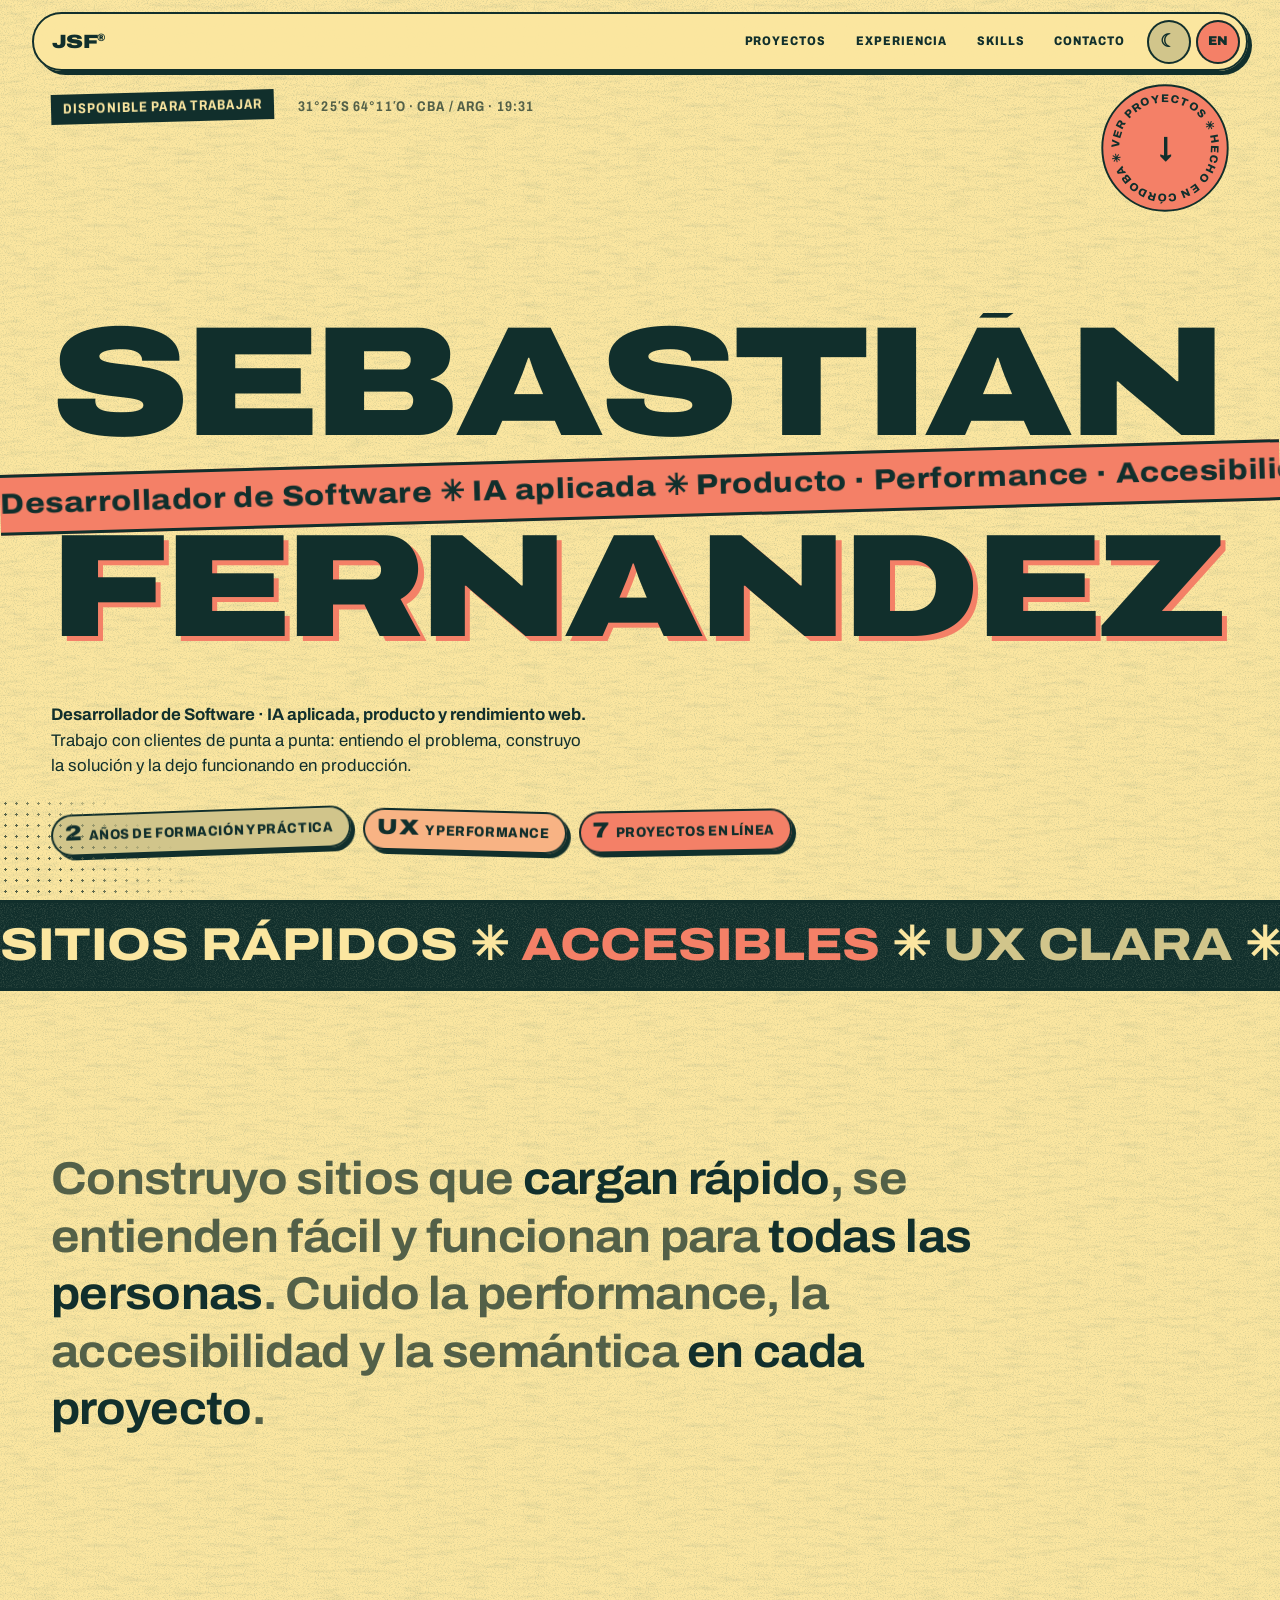
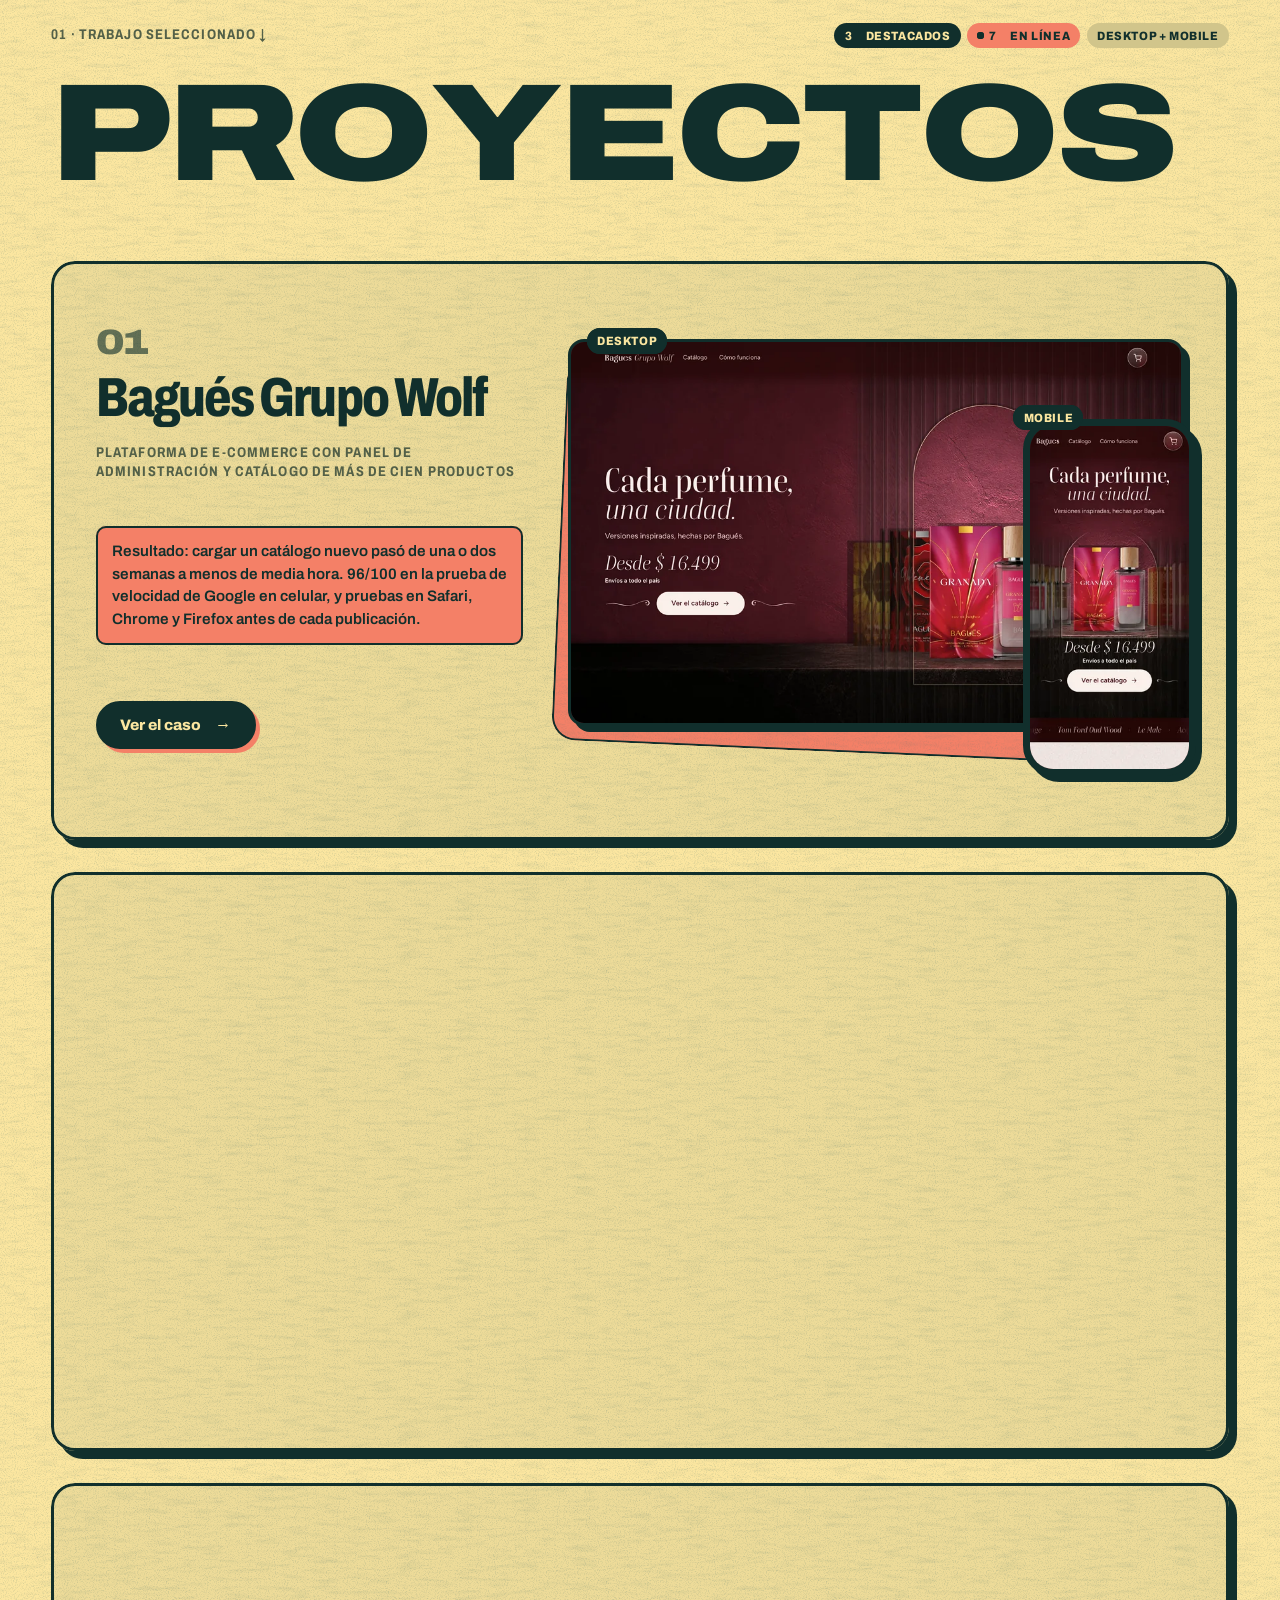
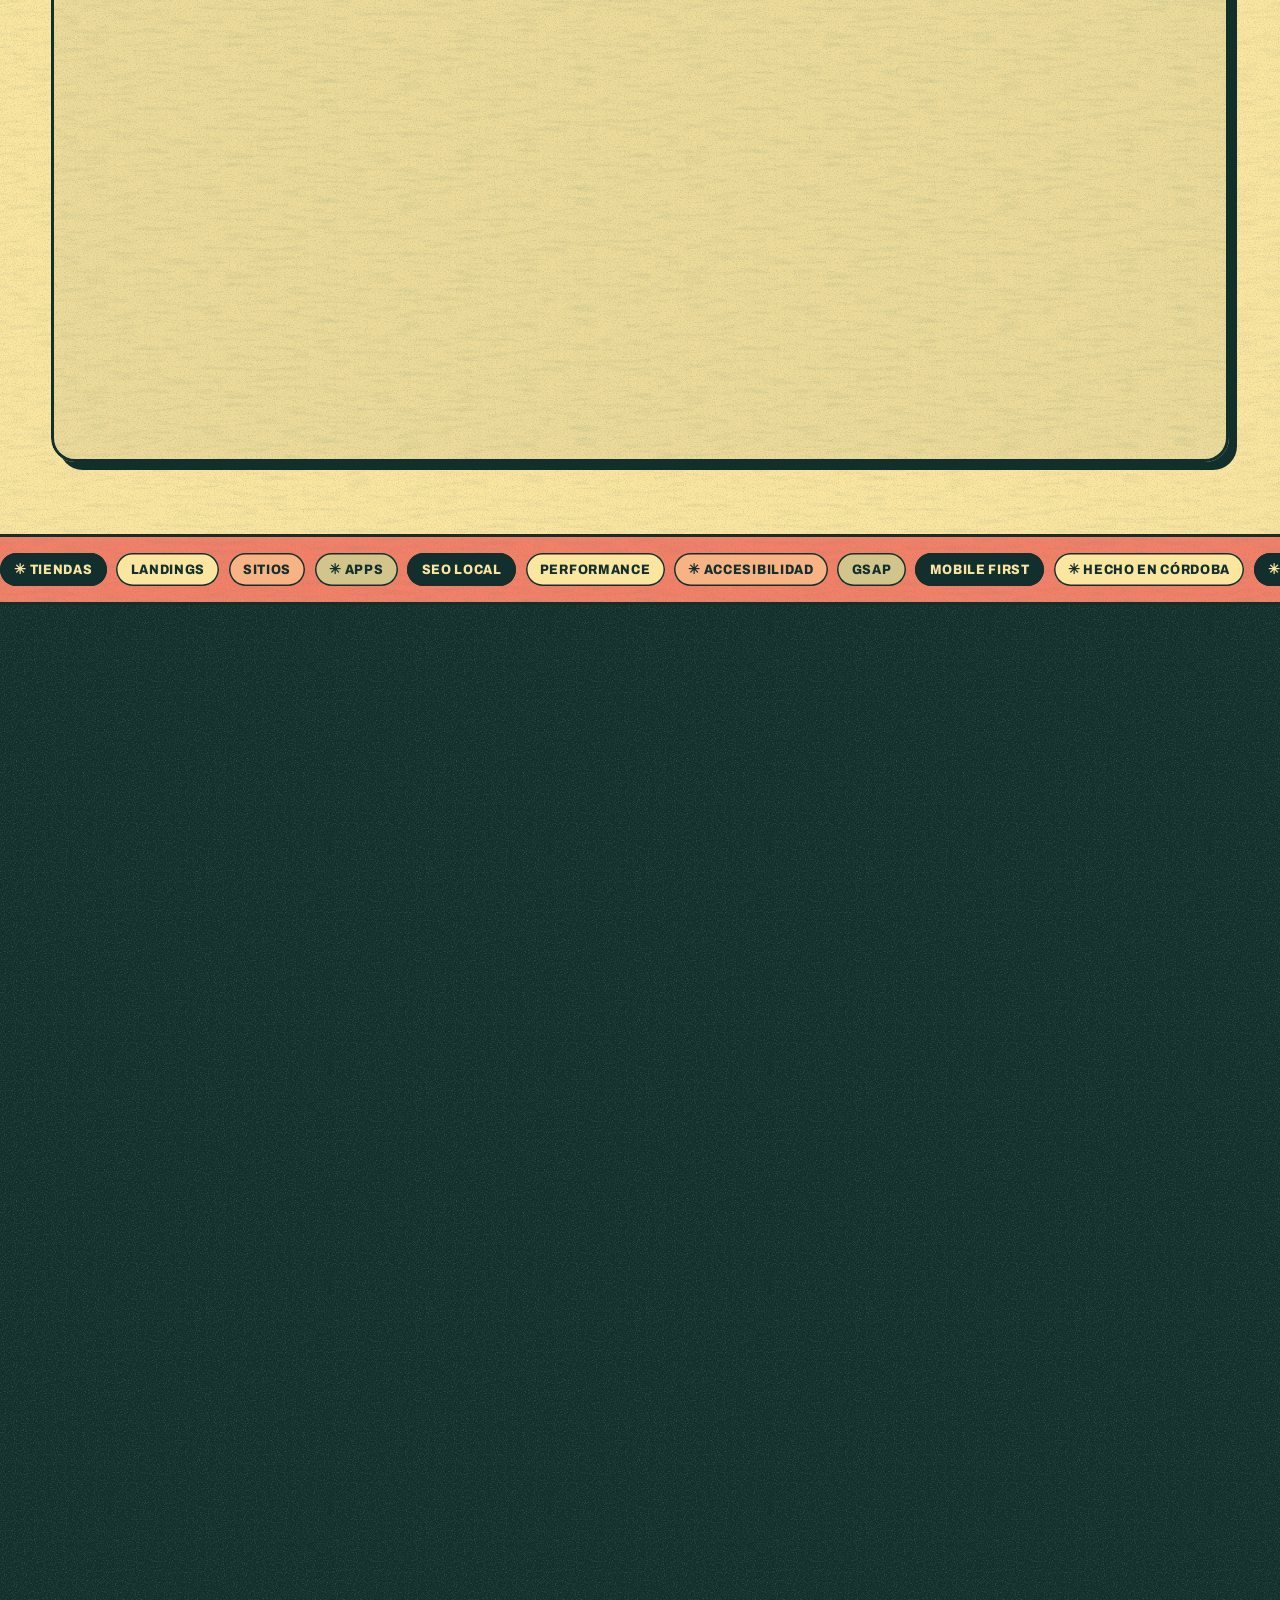
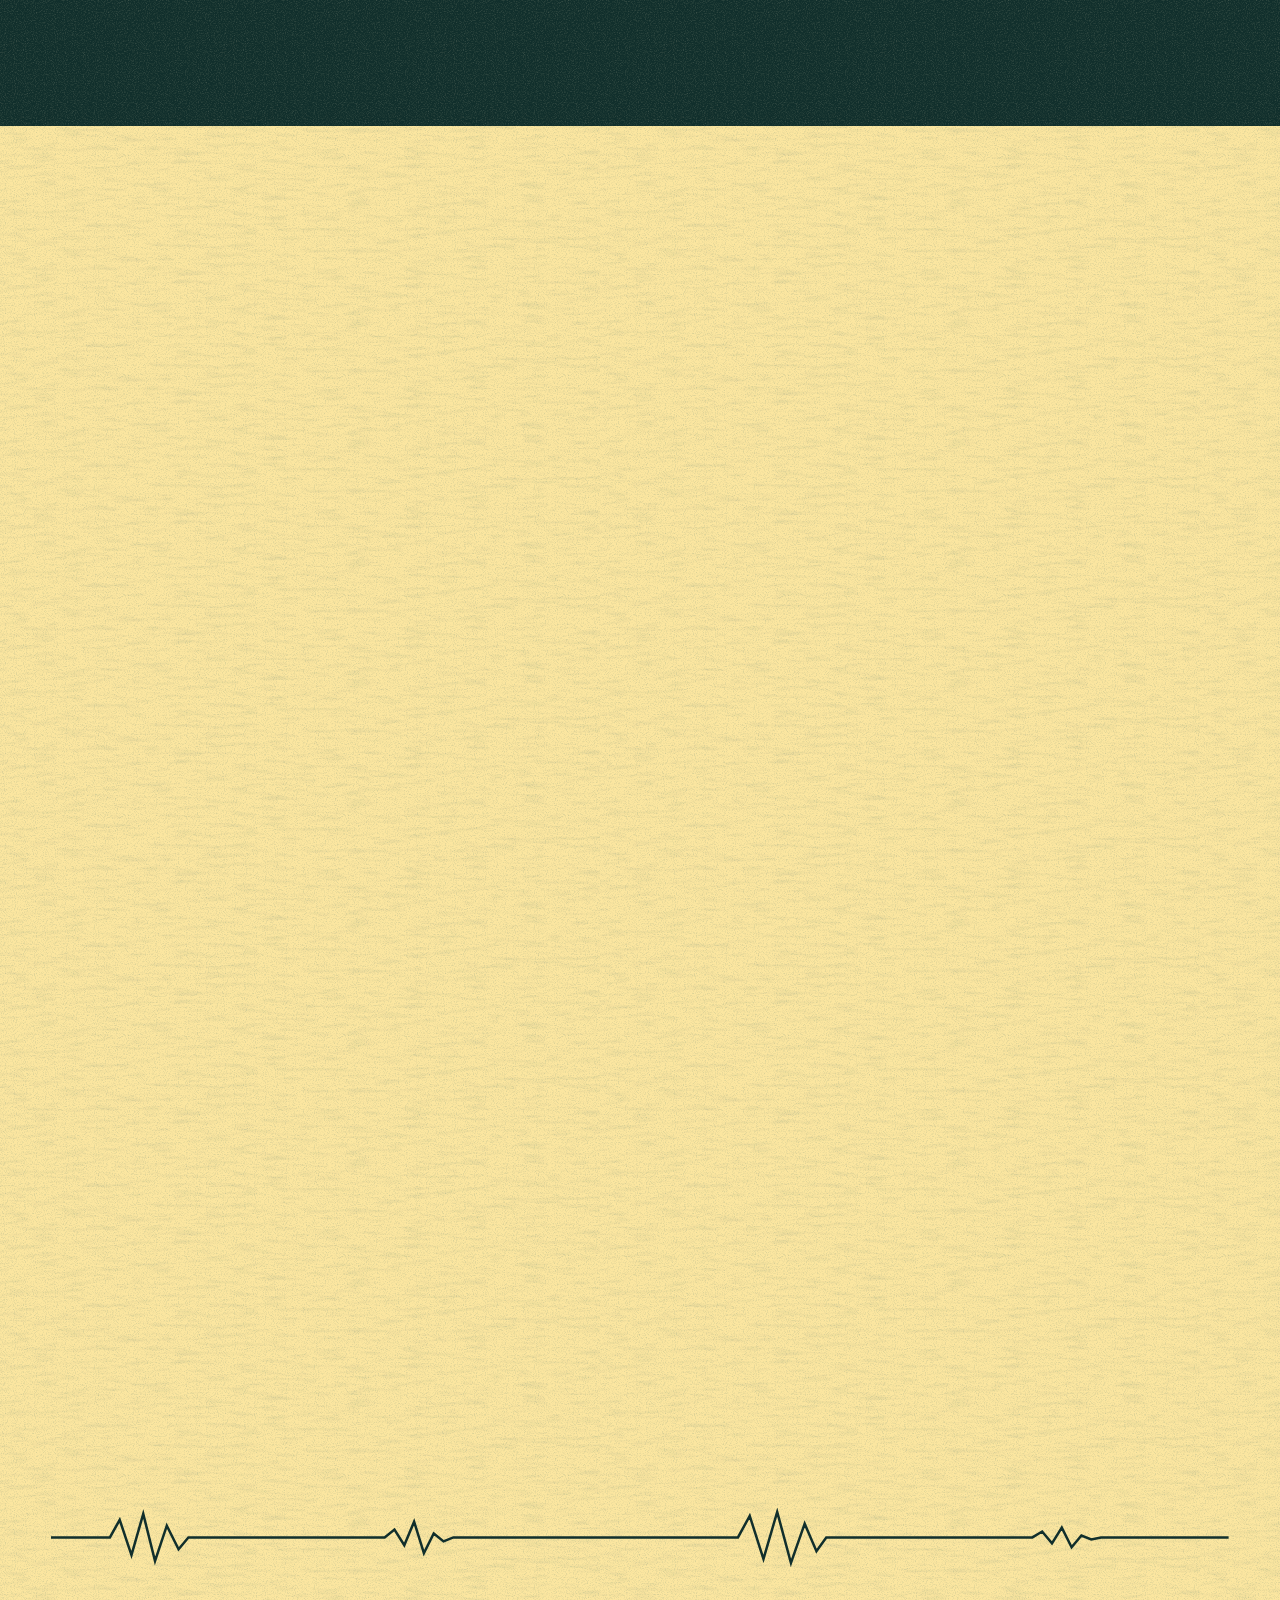
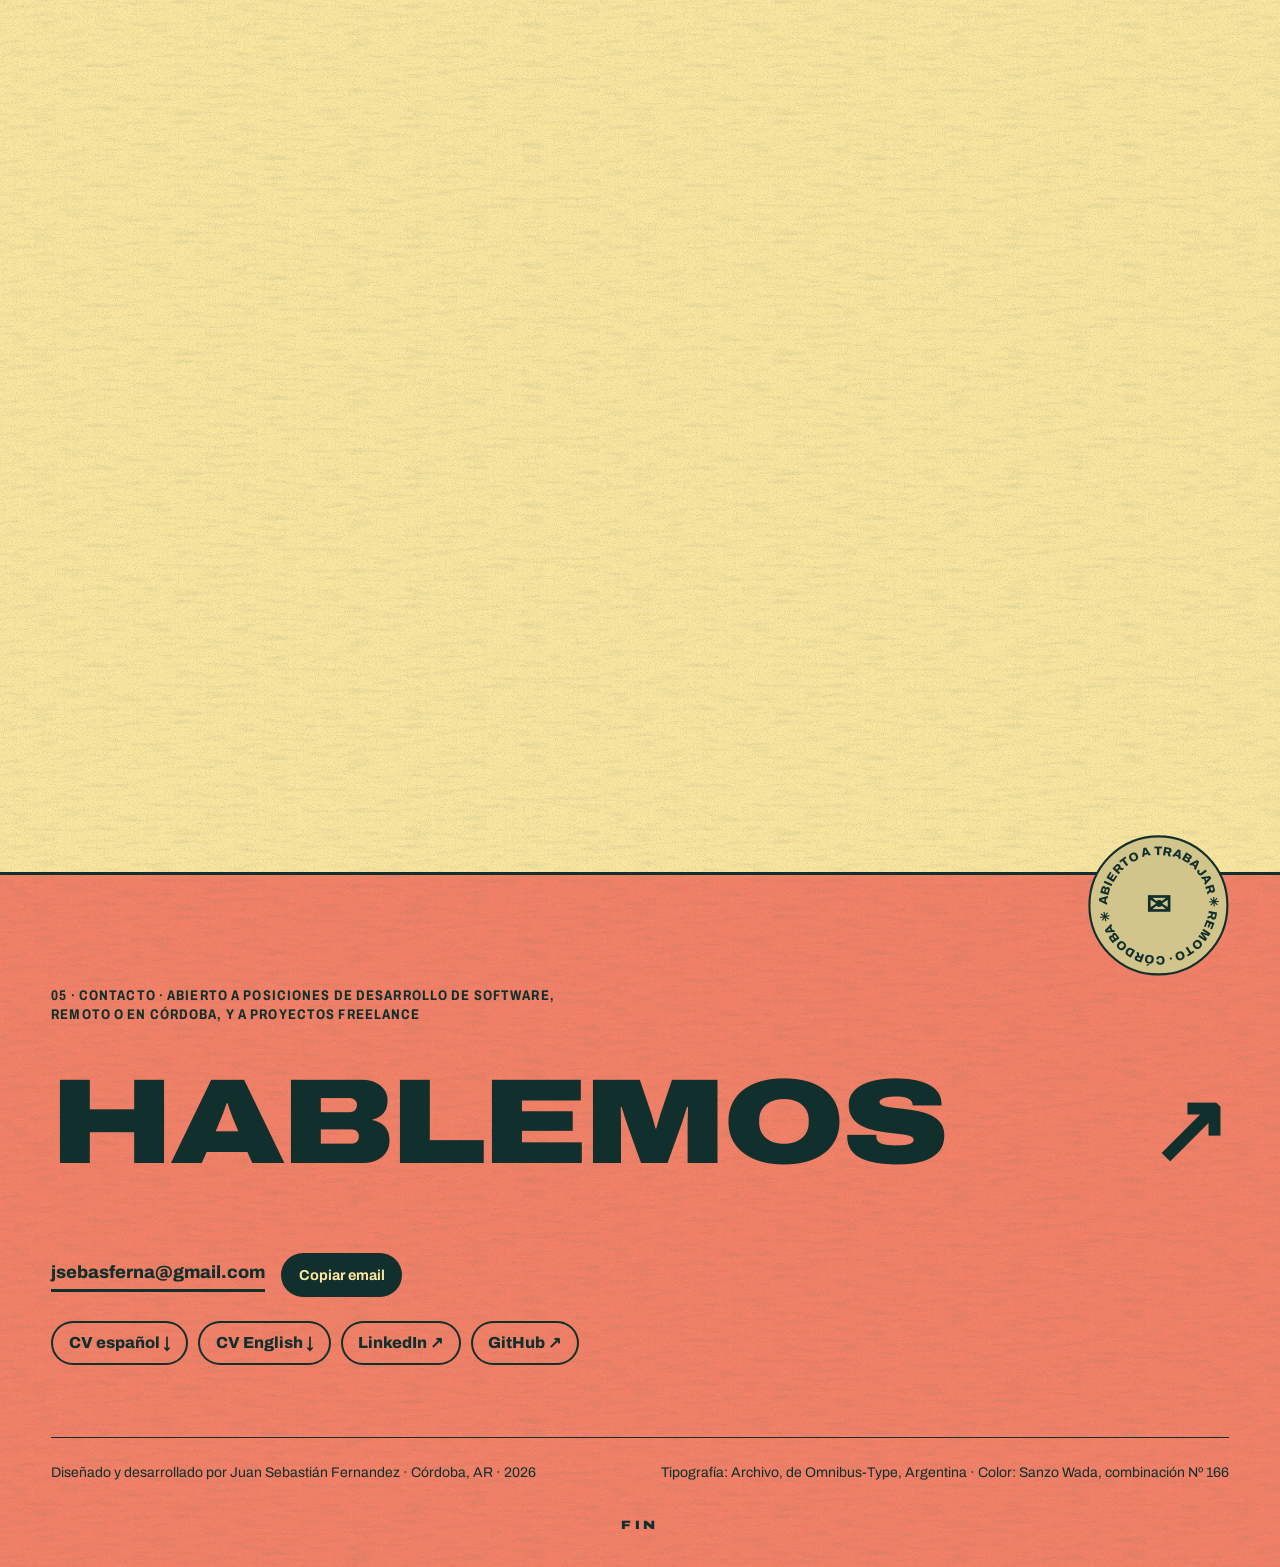
==== commit 962f2f2b: "feat(hero): la hora de Cordoba en vivo junto a las coordenadas Un <time> con Intl.DateTimeFormat (Am" ====
--- a/index.html
+++ b/index.html
@@ -137,7 +137,7 @@
     <section class="hero" aria-label="Presentación" data-i18n-aria="aria.hero">
       <div class="hero__top">
         <p class="avail label" data-i18n="hero.avail">Disponible para trabajar</p>
-        <p class="hero__coords label" aria-hidden="true">31°25′S 64°11′O · CBA / ARG</p>
+        <p class="hero__coords label" aria-hidden="true">31°25′S 64°11′O · CBA / ARG<time class="hero__time" id="cbaTime" datetime=""> · 00:00</time></p>
       </div>
 
       <span class="badge hero__badge" aria-hidden="true">
--- a/css/styles.css
+++ b/css/styles.css
@@ -92,13 +92,14 @@
   --r:    16px;
   --r-lg: 24px;
 
-  /* Papel: grano fino tipo imprenta + fibras muy suaves. SVG en línea (<1 KB),
-     va como fondo de cada superficie: nada de capas fijas que traben el scroll. */
-  --paper-grain: url("data:image/svg+xml,%3Csvg xmlns='http://www.w3.org/2000/svg' width='220' height='220'%3E%3Cfilter id='g'%3E%3CfeTurbulence type='fractalNoise' baseFrequency='0.9' numOctaves='3' stitchTiles='stitch'/%3E%3CfeColorMatrix values='0 0 0 0 0.07 0 0 0 0 0.18 0 0 0 0 0.17 0 0 0 0.5 -0.24'/%3E%3C/filter%3E%3Crect width='100%25' height='100%25' filter='url(%23g)'/%3E%3C/svg%3E");
-  --paper-fibers: url("data:image/svg+xml,%3Csvg xmlns='http://www.w3.org/2000/svg' width='600' height='600'%3E%3Cfilter id='f'%3E%3CfeTurbulence type='fractalNoise' baseFrequency='0.035 0.22' numOctaves='2' seed='7' stitchTiles='stitch'/%3E%3CfeColorMatrix values='0 0 0 0 0.07 0 0 0 0 0.18 0 0 0 0 0.17 0 0 0 0.24 -0.12'/%3E%3C/filter%3E%3Crect width='100%25' height='100%25' filter='url(%23f)'/%3E%3C/svg%3E");
+  /* Papel: grano fino tipo imprenta. Mosaicos WebP (12 + 7 KB) horneados desde el
+     antiguo feTurbulence.
+     Va como fondo de cada superficie: nada de capas fijas que traben el scroll. */
+  --paper-grain: url("../img/tex/paper-grain.webp"); /* 220px, prerenderizado: el feTurbulence en vivo se rasterizaba en cada capa */
+  --paper-fibers: url("../img/tex/paper-fibers.webp"); /* 600x120 (antes 600x600): son vetas horizontales, el patron no se nota al repetirse */
   --paper: var(--paper-grain), var(--paper-fibers);
   /* Sobre fondos oscuros el grano va claro y más tenue */
-  --paper-dark: url("data:image/svg+xml,%3Csvg xmlns='http://www.w3.org/2000/svg' width='220' height='220'%3E%3Cfilter id='g'%3E%3CfeTurbulence type='fractalNoise' baseFrequency='0.9' numOctaves='3' stitchTiles='stitch'/%3E%3CfeColorMatrix values='0 0 0 0 0.98 0 0 0 0 0.9 0 0 0 0 0.63 0 0 0 0.36 -0.16'/%3E%3C/filter%3E%3Crect width='100%25' height='100%25' filter='url(%23g)'/%3E%3C/svg%3E");
+  --paper-dark: url("../img/tex/paper-dark.webp");
 
   /* Movimiento: un solo lenguaje para toda la página.
      Recorridos cortos, arranque firme y asentado breve, como tinta que se apoya en papel. */
@@ -160,8 +161,10 @@
   -webkit-font-smoothing: antialiased;
   overflow-x: hidden;
   overflow-x: clip;
-  transition: background-color 0.3s var(--ease), color 0.3s var(--ease);
-}
+}
+
+/* Cambio de tema: app.js pone esta clase un par de fotogramas para que nada se anime al intercambiar colores */
+.is-switching *, .is-switching *::before, .is-switching *::after { transition: none !important; }
 
 ::selection { background: var(--coral); color: var(--slate); }
 
@@ -305,7 +308,8 @@
 }
 .marquee__track--reverse { animation-direction: reverse; }
 .marquee__track i { font-style: normal; }
-@keyframes marquee { to { transform: translateX(-50%); } }
+/* `translate` (no `transform`): motion.js inclina la pista con skewX y no debe pelear con la animación */
+@keyframes marquee { to { translate: -50% 0; } }
 
 .marquee--ink {
   background: var(--band-bg);
@@ -350,18 +354,20 @@
   .js .cursor {
     display: block; position: fixed; top: -8px; left: -8px;
     width: 16px; height: 16px; border-radius: 50%;
-    background: var(--naples); mix-blend-mode: difference;
+    /* Sin mix-blend-mode (obligaba a mezclar toda la capa en cada movimiento): relleno pizarra con
+       doble aro, uno pizarra por dentro y otro naples por fuera, así se lee sobre amarillo, pizarra y salmón. */
+    background: var(--slate);
+    box-shadow: inset 0 0 0 1.5px var(--slate), 0 0 0 1.5px var(--naples);
     pointer-events: none; z-index: 500;
-    transition: background-color 0.18s var(--ease), box-shadow 0.18s var(--ease);
-  }
+    opacity: 0;
+    transition: opacity 0.2s var(--ease), background-color 0.18s var(--ease), box-shadow 0.18s var(--ease);
+  }
+  .js .cursor.is-live { opacity: 1; }
   /* Sobre un elemento interactivo el punto crece a 2,6x. Lleno, ese disco de
-     42px tapaba el rotulo de los botones chicos e invertia el texto por el
-     mix-blend-mode. Vaciado, el texto se sigue leyendo y el gesto queda igual.
-     El borde se escala con el elemento: 1.5px pasan a 3.9px a 2,6x. */
-  .js .cursor.is-hot {
-    background: transparent;
-    box-shadow: inset 0 0 0 1.5px var(--naples);
-  }
+     42px tapaba el rotulo de los botones chicos. Vaciado, el texto se sigue
+     leyendo y el gesto queda igual. Los aros se escalan con el elemento:
+     1.5px pasan a 3.9px a 2,6x. */
+  .js .cursor.is-hot { background: transparent; }
 }
 
 /* ---------- Fit-text ---------- */
@@ -451,11 +457,12 @@
     .js .wave__path { stroke-dasharray: 1; animation: wave-draw linear both; animation-timeline: view(); animation-range: entry 5% cover 50%; }
   }
 }
-/* Las cintas fuera de pantalla no se animan (motion.js marca .is-off) */
-.is-off .marquee__track, .is-off .band__track, .is-off.hero__strip .hero__strip-inner { animation-play-state: paused; }
-
-/* Cintas que se inclinan con la velocidad del scroll: capa propia, sin repintar */
-.marquee, .band, .hero__strip { will-change: transform; }
+/* Cintas, sello y punto fuera de pantalla no se animan (motion.js marca .is-off desde el arranque) */
+.is-off .marquee__track, .is-off .band__track, .is-off.hero__strip .hero__strip-inner,
+.badge.is-off .badge__spin, .dot.is-off::after { animation-play-state: paused; }
+
+/* Cintas que se inclinan con la velocidad del scroll: la capa propia es la pista de texto, no el contenedor con papel */
+.band__track, .hero__strip-inner { will-change: transform; }
 
 /* ---------- Teléfono (marco de las capturas mobile) ---------- */
 .phone {
@@ -624,6 +631,9 @@
 }
 [data-theme="dark"] .avail { background: var(--naples); color: var(--slate); }
 .hero__coords { color: var(--muted); }
+/* Hora de Córdoba: el espacio se reserva desde el HTML (mismo ancho con tabulares), y queda invisible hasta que app.js la escribe. */
+.hero__time { font-variant-numeric: tabular-nums; visibility: hidden; }
+.hero__time.is-on { visibility: visible; }
 
 .hero__badge { position: absolute; right: var(--gutter); top: calc(var(--nav-h) + 0.75rem); z-index: 2; width: clamp(6.5rem, 10vw, 8.5rem); }
 .hero__badge circle { fill: var(--coral); stroke: var(--slate); stroke-width: 3; }
@@ -833,18 +843,10 @@
    nativo en modo de alto contraste forzado. */
 .shot-btn { position: relative; }
 /* El anillo iba como box-shadow inset, que se pinta con el fondo del boton y
-   quedaba DEBAJO de la <img>: con teclado no se veia foco en ninguna de las 6
-   capturas. Ahora va en un ::after por encima de la imagen. El outline
-   transparente se queda para el modo de alto contraste forzado. */
-.shot-btn:focus-visible {
-  outline: 3px solid transparent;
-  outline-offset: -3px;
-}
-.shot-btn:focus-visible::after {
-  content: ""; position: absolute; inset: 0; z-index: 4; pointer-events: none;
-  border-radius: inherit;
-  box-shadow: inset 0 0 0 3px var(--bg), inset 0 0 0 6px var(--fg);
-}
+   quedaba DEBAJO de la <img>, y el ::after que lo reemplazo tampoco se veia en
+   la pagina. Ahora es un outline real por fuera, como el del telefono. */
+.shot-btn:focus-visible { outline: 3px solid var(--fg); outline-offset: 4px; }
+.shot-btn:focus-visible::after { display: none; }
 /* El telefono es distinto: tiene marco propio y la etiqueta MOBILE encima, asi
    que un anillo por dentro queda tapado en dos de los cuatro lados. Va por
    fuera, donde nada lo cubre. */
@@ -1041,6 +1043,16 @@
   .arc-row { transition: none; }
 }
 
+/* Entrada de filas al filtrar o cambiar de vista (projects.js alterna is-swap-a/b para reiniciarla).
+   Solo opacity + translate en los hijos: la fila ya lleva la deriva por scroll. Sin fill hacia delante,
+   así el hover de los hijos sigue mandando. */
+@media (prefers-reduced-motion: no-preference) {
+  .arc-list.is-swap-a .arc-row > * { animation: arc-in 180ms var(--ease); }
+  .arc-list.is-swap-b .arc-row > * { animation: arc-in-b 180ms var(--ease); }
+}
+@keyframes arc-in   { from { opacity: 0; translate: 0 10px; } }
+@keyframes arc-in-b { from { opacity: 0; translate: 0 10px; } }
+
 /* Vista grilla */
 .arc-list.is-grid {
   display: grid; grid-template-columns: repeat(3, minmax(0, 1fr));
@@ -1170,8 +1182,8 @@
 /* ---------- Modal de proyecto ---------- */
 .pd {
   margin: auto; padding: 0;
-  width: min(100% - 2rem, 76rem);
-  max-height: min(100dvh - 2rem, 52rem);
+  width: min(100% - 2rem, 90rem);
+  max-height: min(100dvh - 2rem, 56rem);
   max-width: none;
   background: var(--bg); color: var(--fg);
   border: 3px solid var(--line);
@@ -1179,42 +1191,51 @@
   box-shadow: 8px 8px 0 var(--coral);
   overflow: hidden;
 }
-.pd::backdrop { background: rgba(10, 31, 29, 0.74); -webkit-backdrop-filter: blur(5px); backdrop-filter: blur(5px); }
+.pd::backdrop { background: rgba(10, 31, 29, 0.82); }
 .pd[open] { animation: popIn 0.32s var(--ease); }
 .pd__inner {
-  display: grid; grid-template-columns: minmax(0, 7fr) minmax(0, 5fr);
-  height: min(100dvh - 2rem - 6px, 52rem - 6px);
+  display: grid; grid-template-columns: minmax(0, 62fr) minmax(26rem, 38fr);
+  height: min(100dvh - 2rem - 6px, 56rem - 6px);
 }
 .pd__gallery {
   background: #0A1F1D; color: var(--naples);
-  padding: 1.25rem; display: flex; flex-direction: column; gap: 1rem; min-height: 0;
+  padding: 1rem 1.25rem 1.25rem; display: flex; flex-direction: column; gap: 0.75rem; min-height: 0;
 }
 .pd__switch { display: flex; gap: 0.5rem; }
-.pd__stage { flex: 1; min-height: 0; display: grid; place-items: center; }
+.pd__stage {
+  flex: 1; min-height: 0; display: grid; place-items: center;
+  overflow: hidden; border-radius: var(--r-sm); container-type: size;
+}
+.pd__stage[data-shot="m"] { display: grid; place-items: center; }
 .pd__d {
-  width: 100%; height: auto; max-height: 100%;
-  aspect-ratio: 16 / 10; object-fit: cover; object-position: top;
+  /* entra completa: el ancho que permite el alto disponible, sin pasar el ancho */
+  display: block; width: min(100cqw, 160cqh); height: auto;
+  aspect-ratio: 16 / 10; object-fit: cover;
   border-radius: var(--r-sm); background: var(--ph, var(--slate));
 }
 .pd__d[hidden] { display: none; }
 .pd .phone { border-color: var(--naples); box-shadow: none; }
-.pd__m { width: auto; height: 100%; max-height: 40rem; aspect-ratio: 390 / 858; }
+.pd__m { width: auto; height: min(100%, 44rem); max-height: none; margin-inline: auto; aspect-ratio: 390 / 858; }
 .pd__m[hidden] { display: none; }
 .pd__m img { height: 100%; width: auto; aspect-ratio: 390 / 844; }
 .pd__info {
   overflow-y: auto; overscroll-behavior: contain;
-  padding: 1.75rem 1.75rem 1.25rem;
+  padding: 1.75rem 2rem 0;
   display: flex; flex-direction: column; gap: 1rem;
 }
 .pd__top { display: flex; justify-content: space-between; align-items: flex-start; gap: 1rem; }
-.pd__title { font-size: clamp(2rem, 3.4vw, 3rem); }
+.pd__title { font-size: clamp(2rem, 2.6vw, 3.25rem); text-wrap: balance; }
 .pd .case__context { font-size: 1rem; }
-.pd__nav { display: flex; justify-content: space-between; gap: 1rem; margin-top: auto; padding-top: 1rem; border-top: 2px solid var(--line); }
+.pd__nav {
+  display: flex; justify-content: space-between; gap: 1rem; margin-top: auto; padding: 1rem 0;
+  border-top: 2px solid var(--line);
+  position: sticky; bottom: 0; background: var(--bg);
+}
 .pd__step { min-height: 2.75rem; font-weight: 800; text-align: left; line-height: 1.2; max-width: 48%; }
 .pd__step--next { text-align: right; margin-left: auto; }
 .pd__step:hover .pd__step-name { text-decoration: underline; text-decoration-thickness: 2px; text-underline-offset: 3px; }
 
-@media (max-width: 900px) {
+@media (max-width: 1023px) {
   .pd {
     width: 100%; max-height: none; height: 100dvh;
     border: 0; border-radius: 0; box-shadow: none;
@@ -1222,10 +1243,12 @@
   .pd__inner { display: block; height: 100dvh; overflow-y: auto; overscroll-behavior: contain; }
   .pd__gallery { padding: 1rem var(--gutter) 1.25rem; padding-top: max(1rem, env(safe-area-inset-top)); }
   .pd__switch { padding-right: 3.5rem; }
-  .pd__stage { flex: none; min-height: 0; }
+  .pd__stage { flex: none; min-height: 0; display: block; overflow: visible; container-type: normal; }
+  .pd__d { width: 100%; }
   .pd__close { position: absolute; top: max(0.85rem, env(safe-area-inset-top)); right: var(--gutter); color: var(--naples); background: #0A1F1D; z-index: 2; }
   .pd__m { height: min(56vh, 30rem); }
   .pd__info { overflow: visible; padding: 1.5rem var(--gutter) max(1.5rem, env(safe-area-inset-bottom)); }
+  .pd__nav { position: static; padding: 1rem 0 0; }
 }
 
 /* ---------- Sin motion ---------- */
@@ -1411,7 +1434,7 @@
    (o con "reducir movimiento") el icono ya está dibujado. */
 @keyframes sk-draw { from { stroke-dashoffset: 42; } to { stroke-dashoffset: 0; } }
 @supports (animation-timeline: view()) {
-  @media (prefers-reduced-motion: no-preference) {
+  @media (prefers-reduced-motion: no-preference) and (hover: hover) and (pointer: fine) and (min-width: 901px) {
     .js .sk-ico > * {
       stroke-dasharray: 42;
       animation: sk-draw 1s var(--ease) both;
@@ -1569,8 +1592,10 @@
    recorrido total. Mas que eso marea y se nota el truco.
    Cada elemento tiene su propia linea de tiempo, asi que el escalonado sale
    solo. Solo translate y opacity: corre en el compositor. */
+/* Solo escritorio con puntero fino: en teléfono 40 filas con su propia línea de tiempo suman ~40 capas
+   y cuestan CPU en cada scroll; ahí las filas quedan quietas y visibles. */
 @supports (animation-timeline: view()) {
-  @media (prefers-reduced-motion: no-preference) {
+  @media (prefers-reduced-motion: no-preference) and (hover: hover) and (pointer: fine) and (min-width: 901px) {
     .js .arc-row,
     .js .skills-col,
     .js .case__solved li {
@@ -1626,66 +1651,6 @@
   }
 }
 
-/* ---------- Sin motion: la capa inmersiva queda quieta ---------- */
-@media (prefers-reduced-motion: reduce) {
-  .btn::before, .pill-btn::before, .footer__links a::before { display: none; }
-  .js .btn--ghost:hover, .js .btn--ghost:focus-visible { background: var(--sage); }
-  .js .footer__links a:hover, .js .footer__links a:focus-visible { background: var(--slate); }
-  .js .archive .pill-btn:hover, .js .archive .pill-btn:focus-visible { background: var(--coral); }
-  .sk-ico > * { stroke-dasharray: none !important; stroke-dashoffset: 0 !important; }
-  .xp-track::after { transform: scaleY(1); }
-  .xp__when::before { background: var(--coral); box-shadow: inset 0 0 0 3px var(--slate); }
-  .nav::after { display: none; }
-  .case__info { translate: none !important; }
-}
-
-/* ---------- Salida del hero y deriva de los títulos gigantes ----------
-   Atadas al scroll con animation-timeline: las resuelve el navegador, sin JS.
-   El hero espera a .rv-ready para no pisar el reveal de las letras, que hasta
-   ese momento mantiene las líneas en opacity: 0. */
-@keyframes hero-exit  { to { translate: 0 -12%; opacity: 0.28; } }
-@keyframes giant-pan  { from { translate: -2.5% 0; } to { translate: 2.5% 0; } }
-
-@supports (animation-timeline: view()) {
-  @media (min-height: 640px) and (prefers-reduced-motion: no-preference) {
-    .js.rv-ready .hero__title {
-      animation: hero-exit linear both;
-      animation-timeline: view();
-      animation-range: exit 0% exit 92%;
-    }
-  }
-  @media (prefers-reduced-motion: no-preference) {
-    /* Solo el contenedor: las letras siguen usando transform para el reveal. */
-    .js .giant-title {
-      animation: giant-pan linear both;
-      animation-timeline: view();
-      animation-range: cover 0% cover 100%;
-    }
-  }
-}
-@media (prefers-reduced-motion: reduce) {
-  .hero__title, .giant-title { translate: none !important; opacity: 1 !important; }
-}
-
-/* ═════════ 06 · PROFUNDIDAD EN LOS CASOS ═════════
-   La seccion de proyectos ocupa casi toda la pagina, asi que es donde el scroll
-   tiene que notarse. Todo atado a animation-timeline y en el compositor. */
-
-/* La captura se descubre de abajo hacia arriba a medida que entra.
-   Va sobre .shot-btn, que ya recorta y no lleva la sombra dura: asi el barrido
-   no come la sombra. El `round` conserva el radio del marco. */
-/* El número del caso se mueve en contra de la captura */
-@keyframes num-drift { from { translate: 0 14px; } to { translate: 0 -14px; } }
-
-@supports (animation-timeline: view()) {
-  @media (prefers-reduced-motion: no-preference) {
-    .js .case__num {
-      animation: num-drift linear both;
-      animation-timeline: --case;
-      animation-range: cover 0% cover 100%;
-    }
-  }
-}
 /* ---------- Sin motion: la capa inmersiva queda quieta ---------- */
 @media (prefers-reduced-motion: reduce) {
   .btn::before, .pill-btn::before, .footer__links a::before { display: none; }
@@ -1958,10 +1923,6 @@
 /* ═════════ [rediseno-2026 · estructura] Experiencia como sección propia y modal de capturas ═════════
    Agregado al final a pedido: no toca ninguna regla anterior. */
 .experience { padding-block: var(--s-6) 0; scroll-margin-top: var(--nav-h); }
-/* Modal: la captura toma casi todo el ancho; la columna de datos queda mínima */
-@media (min-width: 901px) {
-  .pd__inner { grid-template-columns: minmax(0, 1fr) minmax(0, 17rem); }
-}
 
 /* ═════════ [rediseno-2026 · nav] Link a Experiencia y arreglo del desborde en 501–504 px ═════════
    Medido con navegador (espacio libre = ancho de la nav menos lo que ocupan logo, links y botones):
@@ -1976,3 +1937,7 @@
 @media (max-width: 659px) {
   .nav__link--hide-sm { display: none; }
 }
+
+/* Modal: "Qué resolví" heredaba la deriva atada al scroll de las tarjetas y quedaba
+   a medio desvanecer dentro del panel. En el modal las filas son estáticas. */
+.js .pd .case__solved li { animation: none; opacity: 1; translate: none; }
--- a/css/styles.css
+++ b/css/styles.css
@@ -92,13 +92,14 @@
   --r:    16px;
   --r-lg: 24px;
 
-  /* Papel: grano fino tipo imprenta + fibras muy suaves. SVG en línea (<1 KB),
-     va como fondo de cada superficie: nada de capas fijas que traben el scroll. */
-  --paper-grain: url("data:image/svg+xml,%3Csvg xmlns='http://www.w3.org/2000/svg' width='220' height='220'%3E%3Cfilter id='g'%3E%3CfeTurbulence type='fractalNoise' baseFrequency='0.9' numOctaves='3' stitchTiles='stitch'/%3E%3CfeColorMatrix values='0 0 0 0 0.07 0 0 0 0 0.18 0 0 0 0 0.17 0 0 0 0.5 -0.24'/%3E%3C/filter%3E%3Crect width='100%25' height='100%25' filter='url(%23g)'/%3E%3C/svg%3E");
-  --paper-fibers: url("data:image/svg+xml,%3Csvg xmlns='http://www.w3.org/2000/svg' width='600' height='600'%3E%3Cfilter id='f'%3E%3CfeTurbulence type='fractalNoise' baseFrequency='0.035 0.22' numOctaves='2' seed='7' stitchTiles='stitch'/%3E%3CfeColorMatrix values='0 0 0 0 0.07 0 0 0 0 0.18 0 0 0 0 0.17 0 0 0 0.24 -0.12'/%3E%3C/filter%3E%3Crect width='100%25' height='100%25' filter='url(%23f)'/%3E%3C/svg%3E");
+  /* Papel: grano fino tipo imprenta. Mosaicos WebP (12 + 7 KB) horneados desde el
+     antiguo feTurbulence.
+     Va como fondo de cada superficie: nada de capas fijas que traben el scroll. */
+  --paper-grain: url("../img/tex/paper-grain.webp"); /* 220px, prerenderizado: el feTurbulence en vivo se rasterizaba en cada capa */
+  --paper-fibers: url("../img/tex/paper-fibers.webp"); /* 600x120 (antes 600x600): son vetas horizontales, el patron no se nota al repetirse */
   --paper: var(--paper-grain), var(--paper-fibers);
   /* Sobre fondos oscuros el grano va claro y más tenue */
-  --paper-dark: url("data:image/svg+xml,%3Csvg xmlns='http://www.w3.org/2000/svg' width='220' height='220'%3E%3Cfilter id='g'%3E%3CfeTurbulence type='fractalNoise' baseFrequency='0.9' numOctaves='3' stitchTiles='stitch'/%3E%3CfeColorMatrix values='0 0 0 0 0.98 0 0 0 0 0.9 0 0 0 0 0.63 0 0 0 0.36 -0.16'/%3E%3C/filter%3E%3Crect width='100%25' height='100%25' filter='url(%23g)'/%3E%3C/svg%3E");
+  --paper-dark: url("../img/tex/paper-dark.webp");
 
   /* Movimiento: un solo lenguaje para toda la página.
      Recorridos cortos, arranque firme y asentado breve, como tinta que se apoya en papel. */
@@ -160,8 +161,10 @@
   -webkit-font-smoothing: antialiased;
   overflow-x: hidden;
   overflow-x: clip;
-  transition: background-color 0.3s var(--ease), color 0.3s var(--ease);
-}
+}
+
+/* Cambio de tema: app.js pone esta clase un par de fotogramas para que nada se anime al intercambiar colores */
+.is-switching *, .is-switching *::before, .is-switching *::after { transition: none !important; }
 
 ::selection { background: var(--coral); color: var(--slate); }
 
@@ -305,7 +308,8 @@
 }
 .marquee__track--reverse { animation-direction: reverse; }
 .marquee__track i { font-style: normal; }
-@keyframes marquee { to { transform: translateX(-50%); } }
+/* `translate` (no `transform`): motion.js inclina la pista con skewX y no debe pelear con la animación */
+@keyframes marquee { to { translate: -50% 0; } }
 
 .marquee--ink {
   background: var(--band-bg);
@@ -350,18 +354,20 @@
   .js .cursor {
     display: block; position: fixed; top: -8px; left: -8px;
     width: 16px; height: 16px; border-radius: 50%;
-    background: var(--naples); mix-blend-mode: difference;
+    /* Sin mix-blend-mode (obligaba a mezclar toda la capa en cada movimiento): relleno pizarra con
+       doble aro, uno pizarra por dentro y otro naples por fuera, así se lee sobre amarillo, pizarra y salmón. */
+    background: var(--slate);
+    box-shadow: inset 0 0 0 1.5px var(--slate), 0 0 0 1.5px var(--naples);
     pointer-events: none; z-index: 500;
-    transition: background-color 0.18s var(--ease), box-shadow 0.18s var(--ease);
-  }
+    opacity: 0;
+    transition: opacity 0.2s var(--ease), background-color 0.18s var(--ease), box-shadow 0.18s var(--ease);
+  }
+  .js .cursor.is-live { opacity: 1; }
   /* Sobre un elemento interactivo el punto crece a 2,6x. Lleno, ese disco de
-     42px tapaba el rotulo de los botones chicos e invertia el texto por el
-     mix-blend-mode. Vaciado, el texto se sigue leyendo y el gesto queda igual.
-     El borde se escala con el elemento: 1.5px pasan a 3.9px a 2,6x. */
-  .js .cursor.is-hot {
-    background: transparent;
-    box-shadow: inset 0 0 0 1.5px var(--naples);
-  }
+     42px tapaba el rotulo de los botones chicos. Vaciado, el texto se sigue
+     leyendo y el gesto queda igual. Los aros se escalan con el elemento:
+     1.5px pasan a 3.9px a 2,6x. */
+  .js .cursor.is-hot { background: transparent; }
 }
 
 /* ---------- Fit-text ---------- */
@@ -451,11 +457,12 @@
     .js .wave__path { stroke-dasharray: 1; animation: wave-draw linear both; animation-timeline: view(); animation-range: entry 5% cover 50%; }
   }
 }
-/* Las cintas fuera de pantalla no se animan (motion.js marca .is-off) */
-.is-off .marquee__track, .is-off .band__track, .is-off.hero__strip .hero__strip-inner { animation-play-state: paused; }
-
-/* Cintas que se inclinan con la velocidad del scroll: capa propia, sin repintar */
-.marquee, .band, .hero__strip { will-change: transform; }
+/* Cintas, sello y punto fuera de pantalla no se animan (motion.js marca .is-off desde el arranque) */
+.is-off .marquee__track, .is-off .band__track, .is-off.hero__strip .hero__strip-inner,
+.badge.is-off .badge__spin, .dot.is-off::after { animation-play-state: paused; }
+
+/* Cintas que se inclinan con la velocidad del scroll: la capa propia es la pista de texto, no el contenedor con papel */
+.band__track, .hero__strip-inner { will-change: transform; }
 
 /* ---------- Teléfono (marco de las capturas mobile) ---------- */
 .phone {
@@ -624,6 +631,9 @@
 }
 [data-theme="dark"] .avail { background: var(--naples); color: var(--slate); }
 .hero__coords { color: var(--muted); }
+/* Hora de Córdoba: el espacio se reserva desde el HTML (mismo ancho con tabulares), y queda invisible hasta que app.js la escribe. */
+.hero__time { font-variant-numeric: tabular-nums; visibility: hidden; }
+.hero__time.is-on { visibility: visible; }
 
 .hero__badge { position: absolute; right: var(--gutter); top: calc(var(--nav-h) + 0.75rem); z-index: 2; width: clamp(6.5rem, 10vw, 8.5rem); }
 .hero__badge circle { fill: var(--coral); stroke: var(--slate); stroke-width: 3; }
@@ -833,18 +843,10 @@
    nativo en modo de alto contraste forzado. */
 .shot-btn { position: relative; }
 /* El anillo iba como box-shadow inset, que se pinta con el fondo del boton y
-   quedaba DEBAJO de la <img>: con teclado no se veia foco en ninguna de las 6
-   capturas. Ahora va en un ::after por encima de la imagen. El outline
-   transparente se queda para el modo de alto contraste forzado. */
-.shot-btn:focus-visible {
-  outline: 3px solid transparent;
-  outline-offset: -3px;
-}
-.shot-btn:focus-visible::after {
-  content: ""; position: absolute; inset: 0; z-index: 4; pointer-events: none;
-  border-radius: inherit;
-  box-shadow: inset 0 0 0 3px var(--bg), inset 0 0 0 6px var(--fg);
-}
+   quedaba DEBAJO de la <img>, y el ::after que lo reemplazo tampoco se veia en
+   la pagina. Ahora es un outline real por fuera, como el del telefono. */
+.shot-btn:focus-visible { outline: 3px solid var(--fg); outline-offset: 4px; }
+.shot-btn:focus-visible::after { display: none; }
 /* El telefono es distinto: tiene marco propio y la etiqueta MOBILE encima, asi
    que un anillo por dentro queda tapado en dos de los cuatro lados. Va por
    fuera, donde nada lo cubre. */
@@ -1041,6 +1043,16 @@
   .arc-row { transition: none; }
 }
 
+/* Entrada de filas al filtrar o cambiar de vista (projects.js alterna is-swap-a/b para reiniciarla).
+   Solo opacity + translate en los hijos: la fila ya lleva la deriva por scroll. Sin fill hacia delante,
+   así el hover de los hijos sigue mandando. */
+@media (prefers-reduced-motion: no-preference) {
+  .arc-list.is-swap-a .arc-row > * { animation: arc-in 180ms var(--ease); }
+  .arc-list.is-swap-b .arc-row > * { animation: arc-in-b 180ms var(--ease); }
+}
+@keyframes arc-in   { from { opacity: 0; translate: 0 10px; } }
+@keyframes arc-in-b { from { opacity: 0; translate: 0 10px; } }
+
 /* Vista grilla */
 .arc-list.is-grid {
   display: grid; grid-template-columns: repeat(3, minmax(0, 1fr));
@@ -1170,8 +1182,8 @@
 /* ---------- Modal de proyecto ---------- */
 .pd {
   margin: auto; padding: 0;
-  width: min(100% - 2rem, 76rem);
-  max-height: min(100dvh - 2rem, 52rem);
+  width: min(100% - 2rem, 90rem);
+  max-height: min(100dvh - 2rem, 56rem);
   max-width: none;
   background: var(--bg); color: var(--fg);
   border: 3px solid var(--line);
@@ -1179,42 +1191,51 @@
   box-shadow: 8px 8px 0 var(--coral);
   overflow: hidden;
 }
-.pd::backdrop { background: rgba(10, 31, 29, 0.74); -webkit-backdrop-filter: blur(5px); backdrop-filter: blur(5px); }
+.pd::backdrop { background: rgba(10, 31, 29, 0.82); }
 .pd[open] { animation: popIn 0.32s var(--ease); }
 .pd__inner {
-  display: grid; grid-template-columns: minmax(0, 7fr) minmax(0, 5fr);
-  height: min(100dvh - 2rem - 6px, 52rem - 6px);
+  display: grid; grid-template-columns: minmax(0, 62fr) minmax(26rem, 38fr);
+  height: min(100dvh - 2rem - 6px, 56rem - 6px);
 }
 .pd__gallery {
   background: #0A1F1D; color: var(--naples);
-  padding: 1.25rem; display: flex; flex-direction: column; gap: 1rem; min-height: 0;
+  padding: 1rem 1.25rem 1.25rem; display: flex; flex-direction: column; gap: 0.75rem; min-height: 0;
 }
 .pd__switch { display: flex; gap: 0.5rem; }
-.pd__stage { flex: 1; min-height: 0; display: grid; place-items: center; }
+.pd__stage {
+  flex: 1; min-height: 0; display: grid; place-items: center;
+  overflow: hidden; border-radius: var(--r-sm); container-type: size;
+}
+.pd__stage[data-shot="m"] { display: grid; place-items: center; }
 .pd__d {
-  width: 100%; height: auto; max-height: 100%;
-  aspect-ratio: 16 / 10; object-fit: cover; object-position: top;
+  /* entra completa: el ancho que permite el alto disponible, sin pasar el ancho */
+  display: block; width: min(100cqw, 160cqh); height: auto;
+  aspect-ratio: 16 / 10; object-fit: cover;
   border-radius: var(--r-sm); background: var(--ph, var(--slate));
 }
 .pd__d[hidden] { display: none; }
 .pd .phone { border-color: var(--naples); box-shadow: none; }
-.pd__m { width: auto; height: 100%; max-height: 40rem; aspect-ratio: 390 / 858; }
+.pd__m { width: auto; height: min(100%, 44rem); max-height: none; margin-inline: auto; aspect-ratio: 390 / 858; }
 .pd__m[hidden] { display: none; }
 .pd__m img { height: 100%; width: auto; aspect-ratio: 390 / 844; }
 .pd__info {
   overflow-y: auto; overscroll-behavior: contain;
-  padding: 1.75rem 1.75rem 1.25rem;
+  padding: 1.75rem 2rem 0;
   display: flex; flex-direction: column; gap: 1rem;
 }
 .pd__top { display: flex; justify-content: space-between; align-items: flex-start; gap: 1rem; }
-.pd__title { font-size: clamp(2rem, 3.4vw, 3rem); }
+.pd__title { font-size: clamp(2rem, 2.6vw, 3.25rem); text-wrap: balance; }
 .pd .case__context { font-size: 1rem; }
-.pd__nav { display: flex; justify-content: space-between; gap: 1rem; margin-top: auto; padding-top: 1rem; border-top: 2px solid var(--line); }
+.pd__nav {
+  display: flex; justify-content: space-between; gap: 1rem; margin-top: auto; padding: 1rem 0;
+  border-top: 2px solid var(--line);
+  position: sticky; bottom: 0; background: var(--bg);
+}
 .pd__step { min-height: 2.75rem; font-weight: 800; text-align: left; line-height: 1.2; max-width: 48%; }
 .pd__step--next { text-align: right; margin-left: auto; }
 .pd__step:hover .pd__step-name { text-decoration: underline; text-decoration-thickness: 2px; text-underline-offset: 3px; }
 
-@media (max-width: 900px) {
+@media (max-width: 1023px) {
   .pd {
     width: 100%; max-height: none; height: 100dvh;
     border: 0; border-radius: 0; box-shadow: none;
@@ -1222,10 +1243,12 @@
   .pd__inner { display: block; height: 100dvh; overflow-y: auto; overscroll-behavior: contain; }
   .pd__gallery { padding: 1rem var(--gutter) 1.25rem; padding-top: max(1rem, env(safe-area-inset-top)); }
   .pd__switch { padding-right: 3.5rem; }
-  .pd__stage { flex: none; min-height: 0; }
+  .pd__stage { flex: none; min-height: 0; display: block; overflow: visible; container-type: normal; }
+  .pd__d { width: 100%; }
   .pd__close { position: absolute; top: max(0.85rem, env(safe-area-inset-top)); right: var(--gutter); color: var(--naples); background: #0A1F1D; z-index: 2; }
   .pd__m { height: min(56vh, 30rem); }
   .pd__info { overflow: visible; padding: 1.5rem var(--gutter) max(1.5rem, env(safe-area-inset-bottom)); }
+  .pd__nav { position: static; padding: 1rem 0 0; }
 }
 
 /* ---------- Sin motion ---------- */
@@ -1411,7 +1434,7 @@
    (o con "reducir movimiento") el icono ya está dibujado. */
 @keyframes sk-draw { from { stroke-dashoffset: 42; } to { stroke-dashoffset: 0; } }
 @supports (animation-timeline: view()) {
-  @media (prefers-reduced-motion: no-preference) {
+  @media (prefers-reduced-motion: no-preference) and (hover: hover) and (pointer: fine) and (min-width: 901px) {
     .js .sk-ico > * {
       stroke-dasharray: 42;
       animation: sk-draw 1s var(--ease) both;
@@ -1569,8 +1592,10 @@
    recorrido total. Mas que eso marea y se nota el truco.
    Cada elemento tiene su propia linea de tiempo, asi que el escalonado sale
    solo. Solo translate y opacity: corre en el compositor. */
+/* Solo escritorio con puntero fino: en teléfono 40 filas con su propia línea de tiempo suman ~40 capas
+   y cuestan CPU en cada scroll; ahí las filas quedan quietas y visibles. */
 @supports (animation-timeline: view()) {
-  @media (prefers-reduced-motion: no-preference) {
+  @media (prefers-reduced-motion: no-preference) and (hover: hover) and (pointer: fine) and (min-width: 901px) {
     .js .arc-row,
     .js .skills-col,
     .js .case__solved li {
@@ -1626,66 +1651,6 @@
   }
 }
 
-/* ---------- Sin motion: la capa inmersiva queda quieta ---------- */
-@media (prefers-reduced-motion: reduce) {
-  .btn::before, .pill-btn::before, .footer__links a::before { display: none; }
-  .js .btn--ghost:hover, .js .btn--ghost:focus-visible { background: var(--sage); }
-  .js .footer__links a:hover, .js .footer__links a:focus-visible { background: var(--slate); }
-  .js .archive .pill-btn:hover, .js .archive .pill-btn:focus-visible { background: var(--coral); }
-  .sk-ico > * { stroke-dasharray: none !important; stroke-dashoffset: 0 !important; }
-  .xp-track::after { transform: scaleY(1); }
-  .xp__when::before { background: var(--coral); box-shadow: inset 0 0 0 3px var(--slate); }
-  .nav::after { display: none; }
-  .case__info { translate: none !important; }
-}
-
-/* ---------- Salida del hero y deriva de los títulos gigantes ----------
-   Atadas al scroll con animation-timeline: las resuelve el navegador, sin JS.
-   El hero espera a .rv-ready para no pisar el reveal de las letras, que hasta
-   ese momento mantiene las líneas en opacity: 0. */
-@keyframes hero-exit  { to { translate: 0 -12%; opacity: 0.28; } }
-@keyframes giant-pan  { from { translate: -2.5% 0; } to { translate: 2.5% 0; } }
-
-@supports (animation-timeline: view()) {
-  @media (min-height: 640px) and (prefers-reduced-motion: no-preference) {
-    .js.rv-ready .hero__title {
-      animation: hero-exit linear both;
-      animation-timeline: view();
-      animation-range: exit 0% exit 92%;
-    }
-  }
-  @media (prefers-reduced-motion: no-preference) {
-    /* Solo el contenedor: las letras siguen usando transform para el reveal. */
-    .js .giant-title {
-      animation: giant-pan linear both;
-      animation-timeline: view();
-      animation-range: cover 0% cover 100%;
-    }
-  }
-}
-@media (prefers-reduced-motion: reduce) {
-  .hero__title, .giant-title { translate: none !important; opacity: 1 !important; }
-}
-
-/* ═════════ 06 · PROFUNDIDAD EN LOS CASOS ═════════
-   La seccion de proyectos ocupa casi toda la pagina, asi que es donde el scroll
-   tiene que notarse. Todo atado a animation-timeline y en el compositor. */
-
-/* La captura se descubre de abajo hacia arriba a medida que entra.
-   Va sobre .shot-btn, que ya recorta y no lleva la sombra dura: asi el barrido
-   no come la sombra. El `round` conserva el radio del marco. */
-/* El número del caso se mueve en contra de la captura */
-@keyframes num-drift { from { translate: 0 14px; } to { translate: 0 -14px; } }
-
-@supports (animation-timeline: view()) {
-  @media (prefers-reduced-motion: no-preference) {
-    .js .case__num {
-      animation: num-drift linear both;
-      animation-timeline: --case;
-      animation-range: cover 0% cover 100%;
-    }
-  }
-}
 /* ---------- Sin motion: la capa inmersiva queda quieta ---------- */
 @media (prefers-reduced-motion: reduce) {
   .btn::before, .pill-btn::before, .footer__links a::before { display: none; }
@@ -1958,10 +1923,6 @@
 /* ═════════ [rediseno-2026 · estructura] Experiencia como sección propia y modal de capturas ═════════
    Agregado al final a pedido: no toca ninguna regla anterior. */
 .experience { padding-block: var(--s-6) 0; scroll-margin-top: var(--nav-h); }
-/* Modal: la captura toma casi todo el ancho; la columna de datos queda mínima */
-@media (min-width: 901px) {
-  .pd__inner { grid-template-columns: minmax(0, 1fr) minmax(0, 17rem); }
-}
 
 /* ═════════ [rediseno-2026 · nav] Link a Experiencia y arreglo del desborde en 501–504 px ═════════
    Medido con navegador (espacio libre = ancho de la nav menos lo que ocupan logo, links y botones):
@@ -1976,3 +1937,7 @@
 @media (max-width: 659px) {
   .nav__link--hide-sm { display: none; }
 }
+
+/* Modal: "Qué resolví" heredaba la deriva atada al scroll de las tarjetas y quedaba
+   a medio desvanecer dentro del panel. En el modal las filas son estáticas. */
+.js .pd .case__solved li { animation: none; opacity: 1; translate: none; }
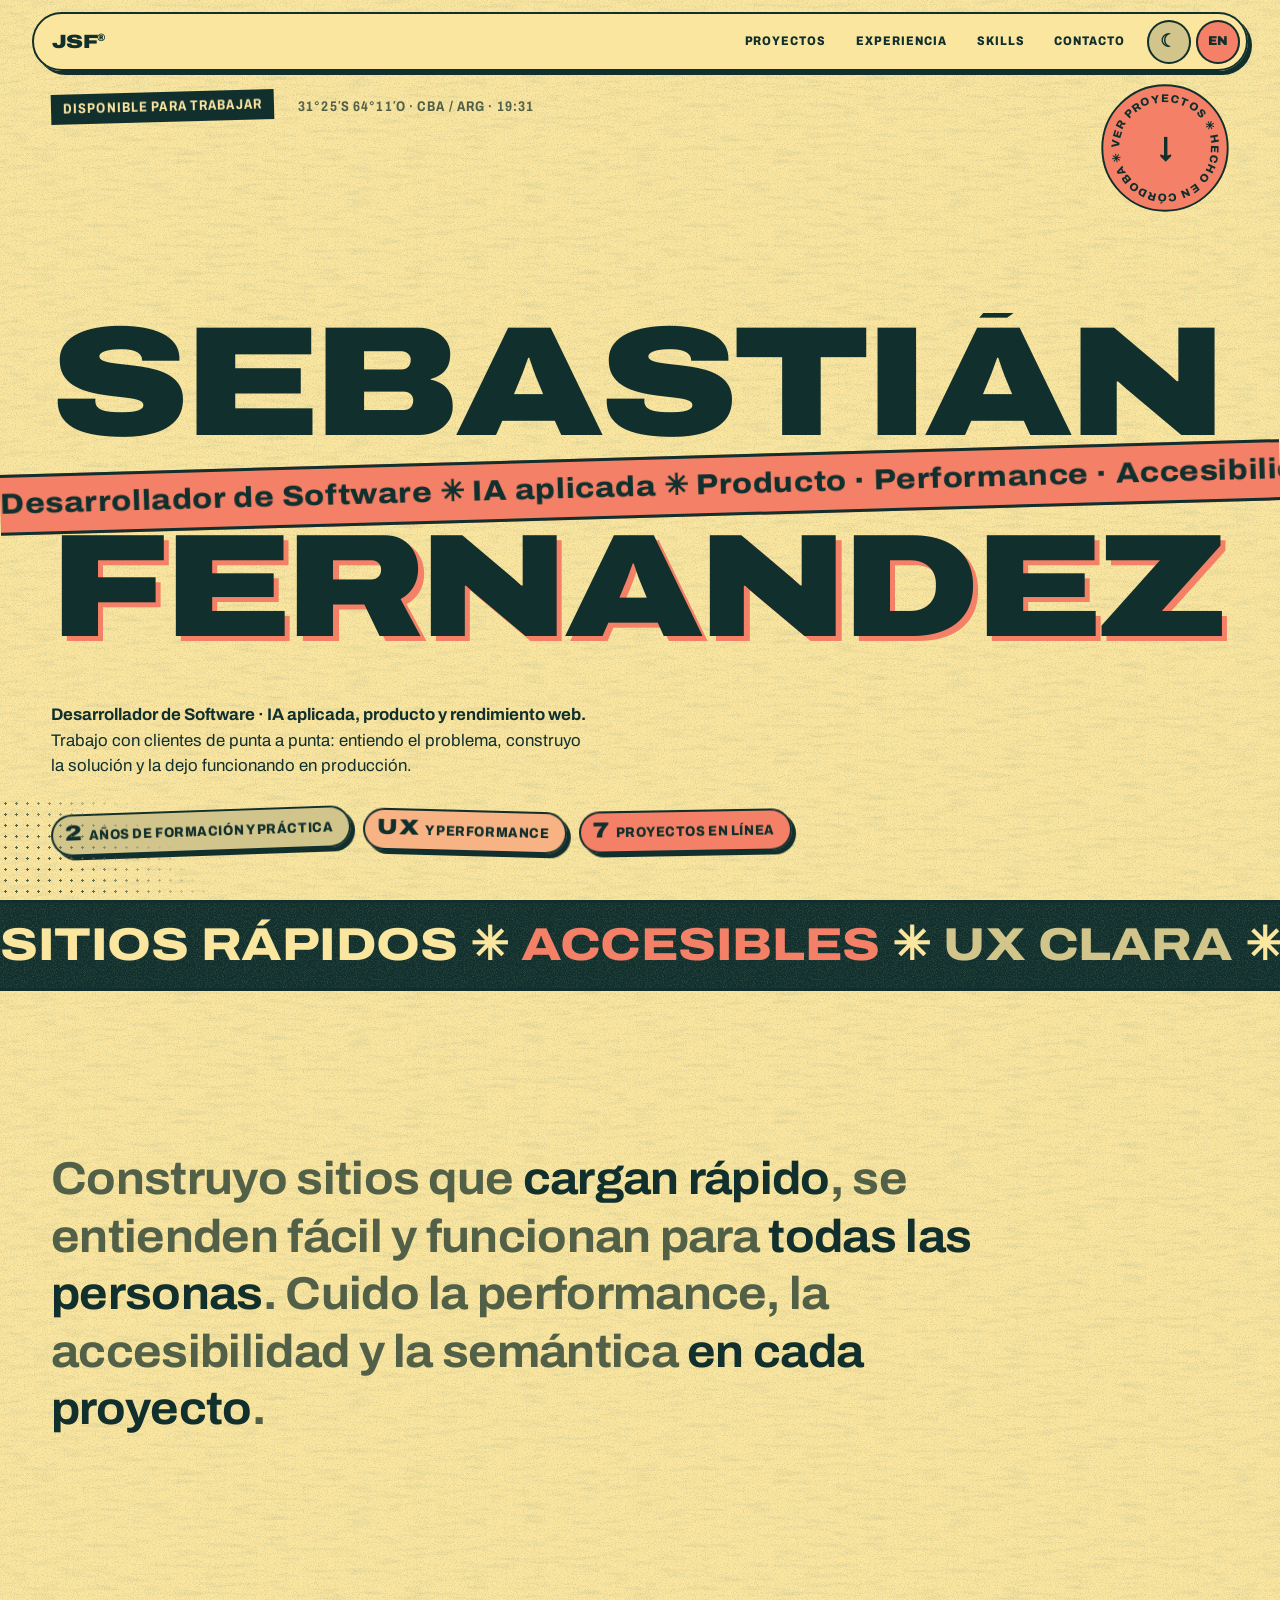
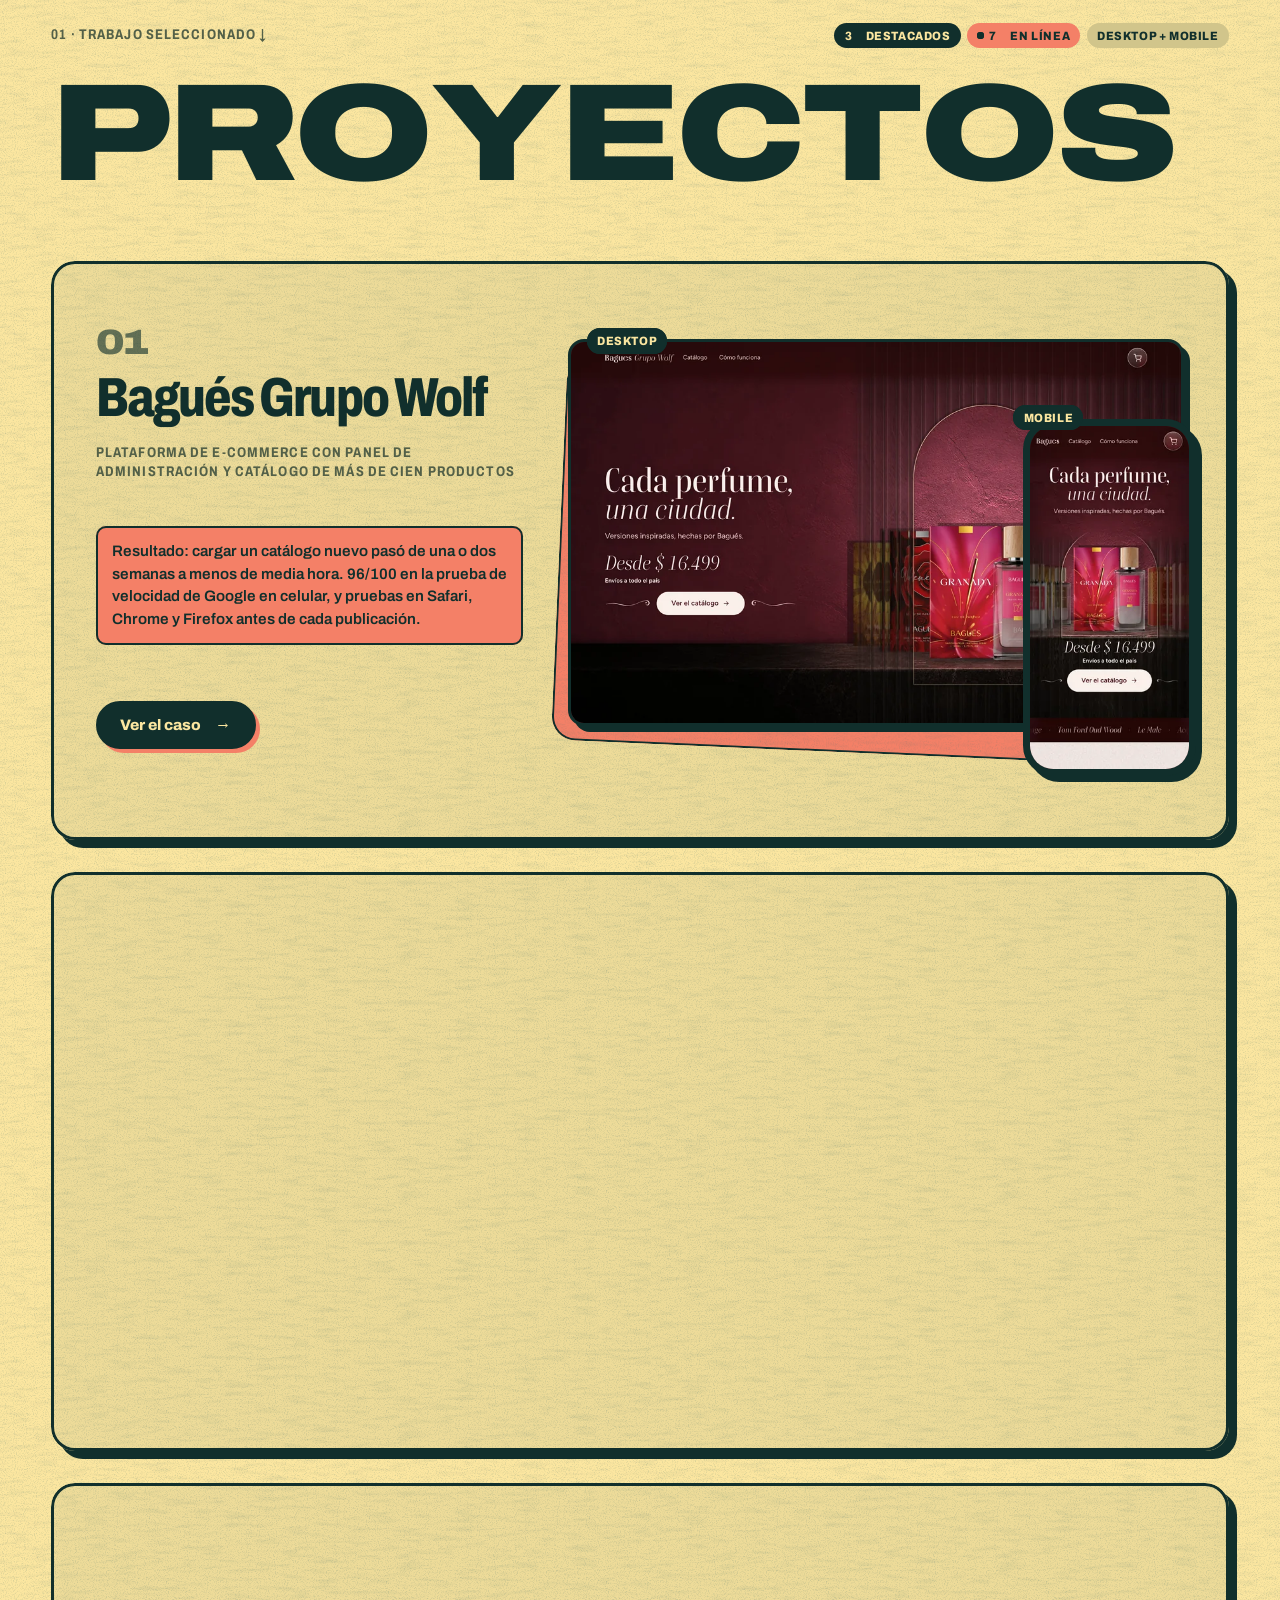
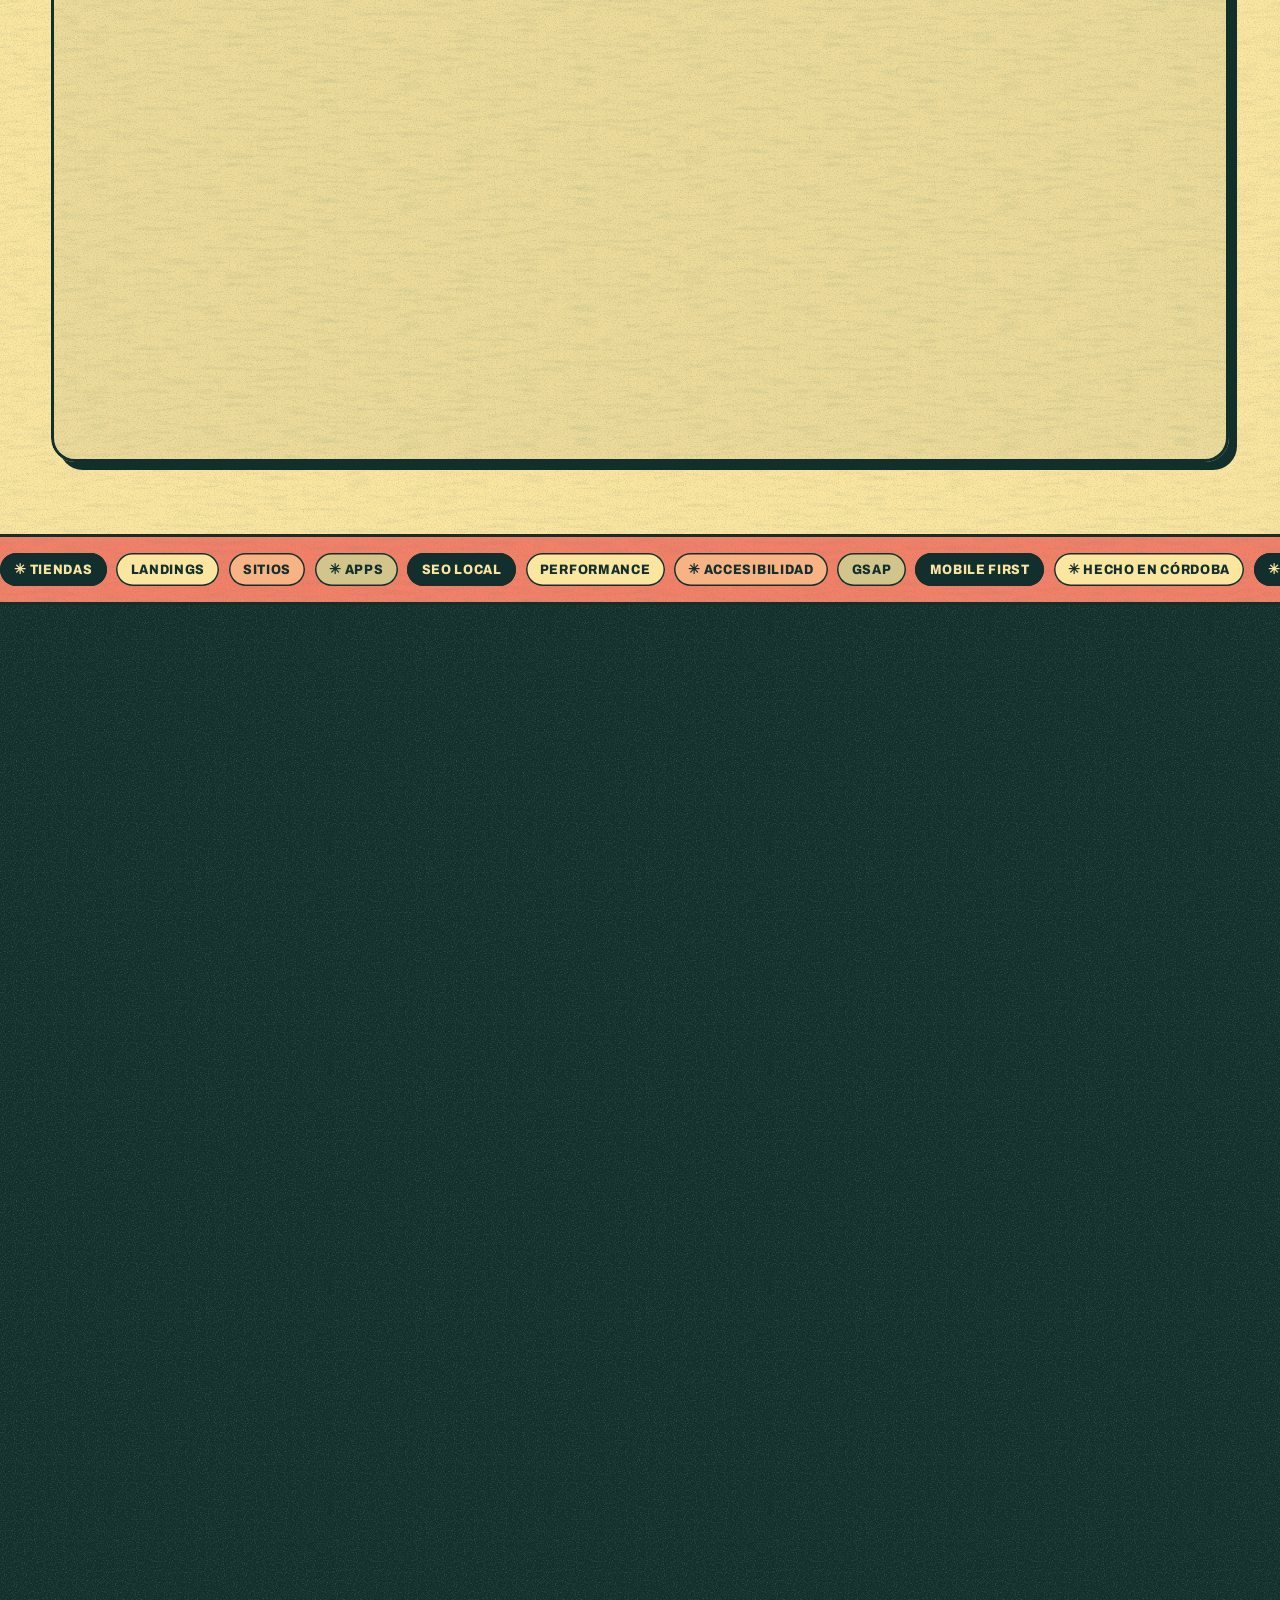
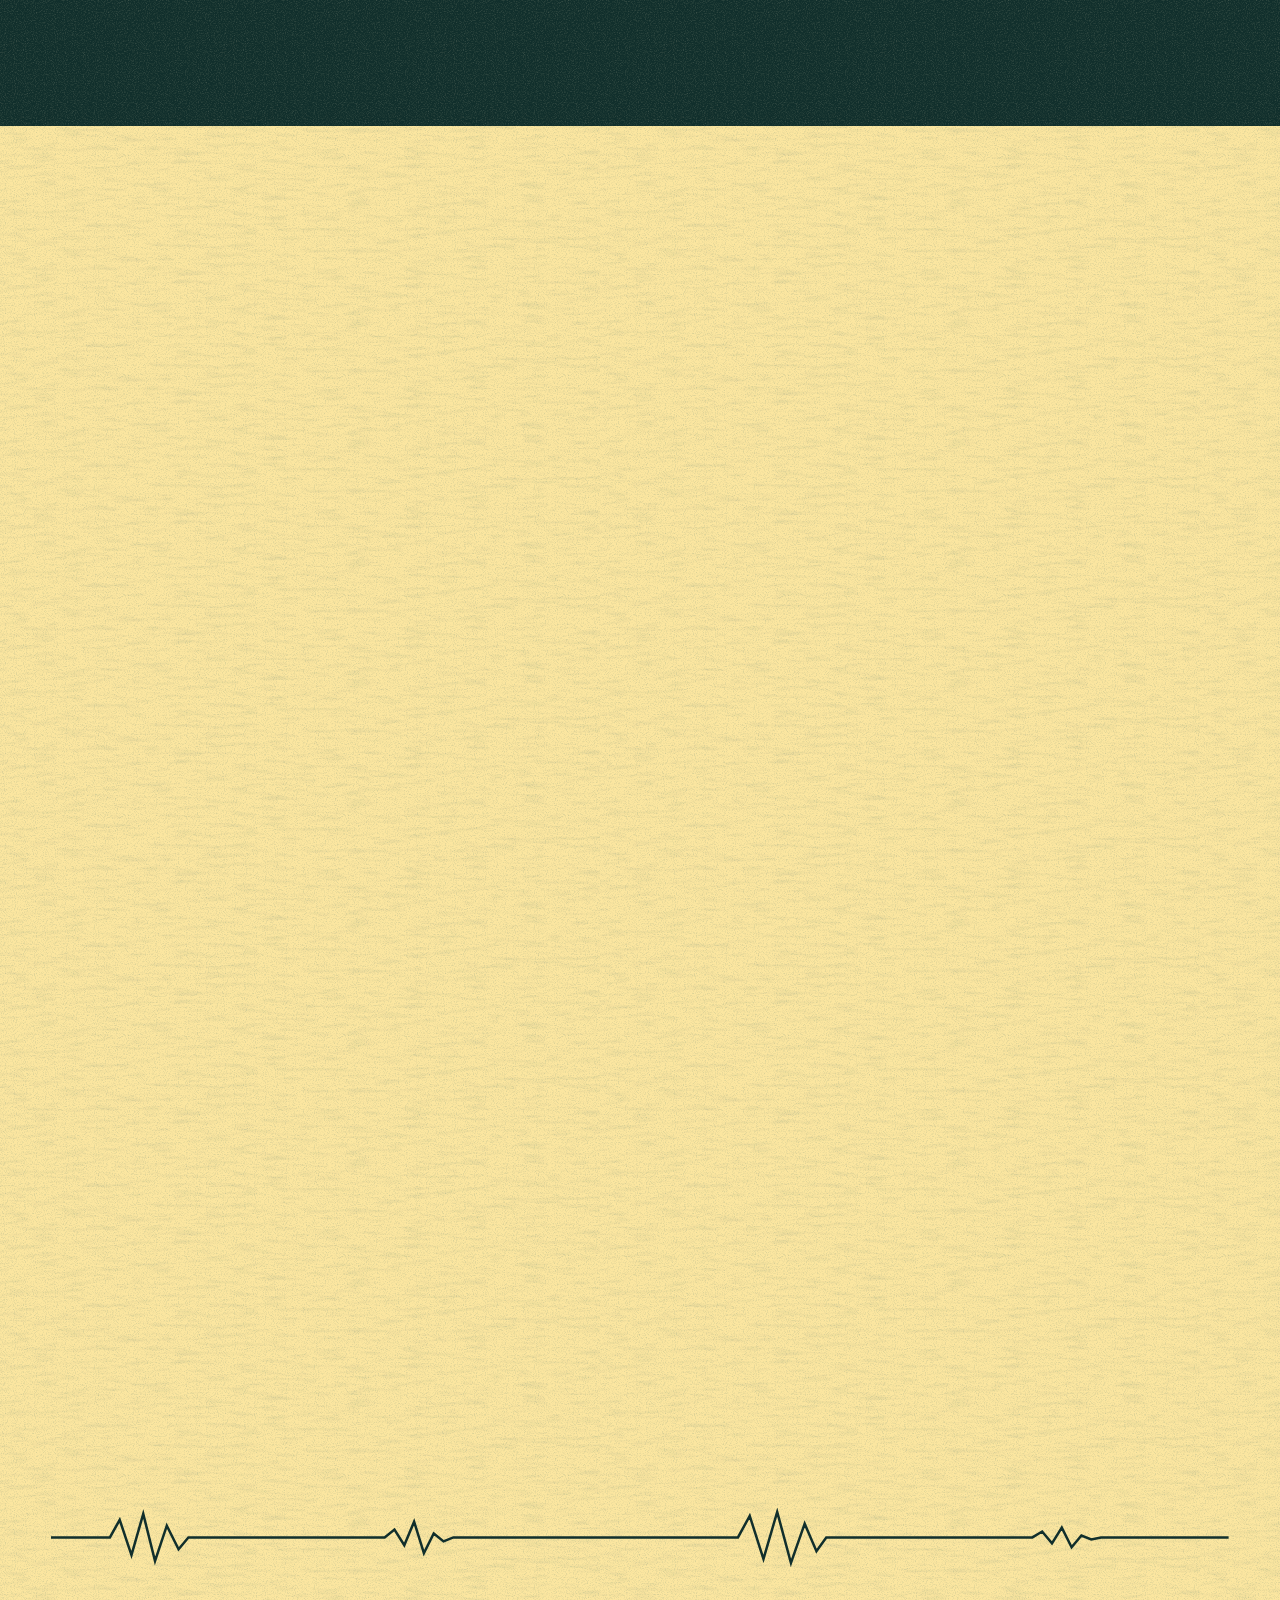
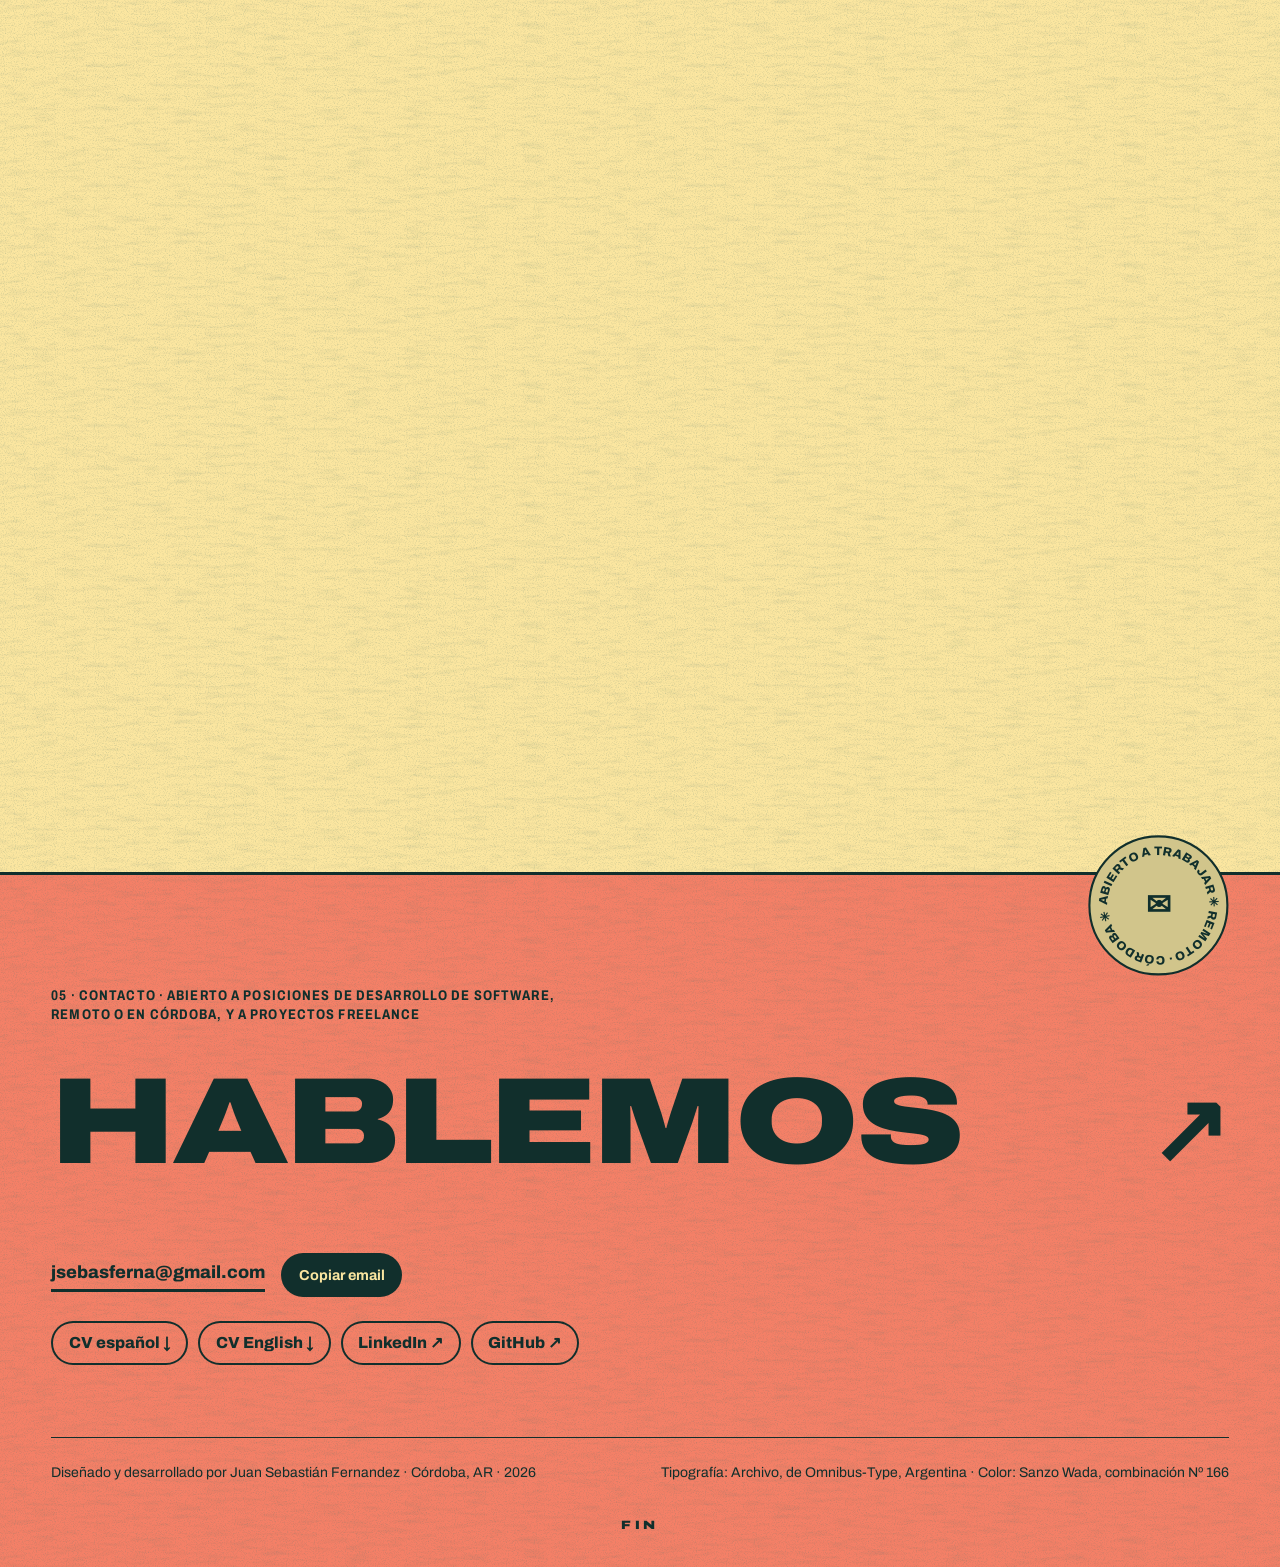
==== commit f8ebdf87: "feat(cursor): sobre los casos el cursor dice Ver caso, y Abrir en el archivo El punto se vacia y apa" ====
--- a/index.html
+++ b/index.html
@@ -103,7 +103,7 @@
 <body>
 
   <a class="skip-link" href="#main" data-i18n="skip">Saltar al contenido</a>
-  <div class="cursor" aria-hidden="true"></div>
+  <div class="cursor" aria-hidden="true"><span class="cursor__pill" aria-hidden="true"></span></div>
 
   <!-- Defs SVG globales (path del texto circular de los badges) -->
   <svg width="0" height="0" style="position:absolute" aria-hidden="true" focusable="false">
--- a/css/styles.css
+++ b/css/styles.css
@@ -350,7 +350,7 @@
 
 /* ---------- Cursor (solo puntero fino) ---------- */
 .cursor { display: none; }
-@media (pointer: fine) and (min-width: 901px) {
+@media (hover: hover) and (pointer: fine) and (min-width: 901px) {
   .js .cursor {
     display: block; position: fixed; top: -8px; left: -8px;
     width: 16px; height: 16px; border-radius: 50%;
@@ -368,6 +368,20 @@
      leyendo y el gesto queda igual. Los aros se escalan con el elemento:
      1.5px pasan a 3.9px a 2,6x. */
   .js .cursor.is-hot { background: transparent; }
+  /* Rótulo ("Ver caso" / "Abrir"): el punto se vacía y aparece una píldora con el mismo lenguaje (pizarra + aro naples,
+     legible sobre amarillo, pizarra y salmón). Solo scale y opacity: nada cambia de tamaño en el layout. */
+  .js .cursor.is-label { background: transparent; box-shadow: none; }
+  .js .cursor__pill {
+    position: absolute; left: 50%; top: 50%; translate: -50% -50%;
+    display: flex; align-items: center; height: 2.1rem; padding: 0 1rem;
+    border-radius: 999px; white-space: nowrap;
+    background: var(--slate); color: var(--naples);
+    box-shadow: 0 0 0 1.5px var(--naples);
+    font-size: 0.78rem; font-weight: 700; font-stretch: 80%; text-transform: uppercase; letter-spacing: 0.08em; line-height: 1;
+    scale: 0.2; opacity: 0;
+    transition: scale 0.2s var(--ease), opacity 0.2s var(--ease);
+  }
+  .js .cursor.is-label .cursor__pill { scale: 1; opacity: 1; }
 }
 
 /* ---------- Fit-text ---------- */
--- a/css/styles.css
+++ b/css/styles.css
@@ -350,7 +350,7 @@
 
 /* ---------- Cursor (solo puntero fino) ---------- */
 .cursor { display: none; }
-@media (pointer: fine) and (min-width: 901px) {
+@media (hover: hover) and (pointer: fine) and (min-width: 901px) {
   .js .cursor {
     display: block; position: fixed; top: -8px; left: -8px;
     width: 16px; height: 16px; border-radius: 50%;
@@ -368,6 +368,20 @@
      leyendo y el gesto queda igual. Los aros se escalan con el elemento:
      1.5px pasan a 3.9px a 2,6x. */
   .js .cursor.is-hot { background: transparent; }
+  /* Rótulo ("Ver caso" / "Abrir"): el punto se vacía y aparece una píldora con el mismo lenguaje (pizarra + aro naples,
+     legible sobre amarillo, pizarra y salmón). Solo scale y opacity: nada cambia de tamaño en el layout. */
+  .js .cursor.is-label { background: transparent; box-shadow: none; }
+  .js .cursor__pill {
+    position: absolute; left: 50%; top: 50%; translate: -50% -50%;
+    display: flex; align-items: center; height: 2.1rem; padding: 0 1rem;
+    border-radius: 999px; white-space: nowrap;
+    background: var(--slate); color: var(--naples);
+    box-shadow: 0 0 0 1.5px var(--naples);
+    font-size: 0.78rem; font-weight: 700; font-stretch: 80%; text-transform: uppercase; letter-spacing: 0.08em; line-height: 1;
+    scale: 0.2; opacity: 0;
+    transition: scale 0.2s var(--ease), opacity 0.2s var(--ease);
+  }
+  .js .cursor.is-label .cursor__pill { scale: 1; opacity: 1; }
 }
 
 /* ---------- Fit-text ---------- */
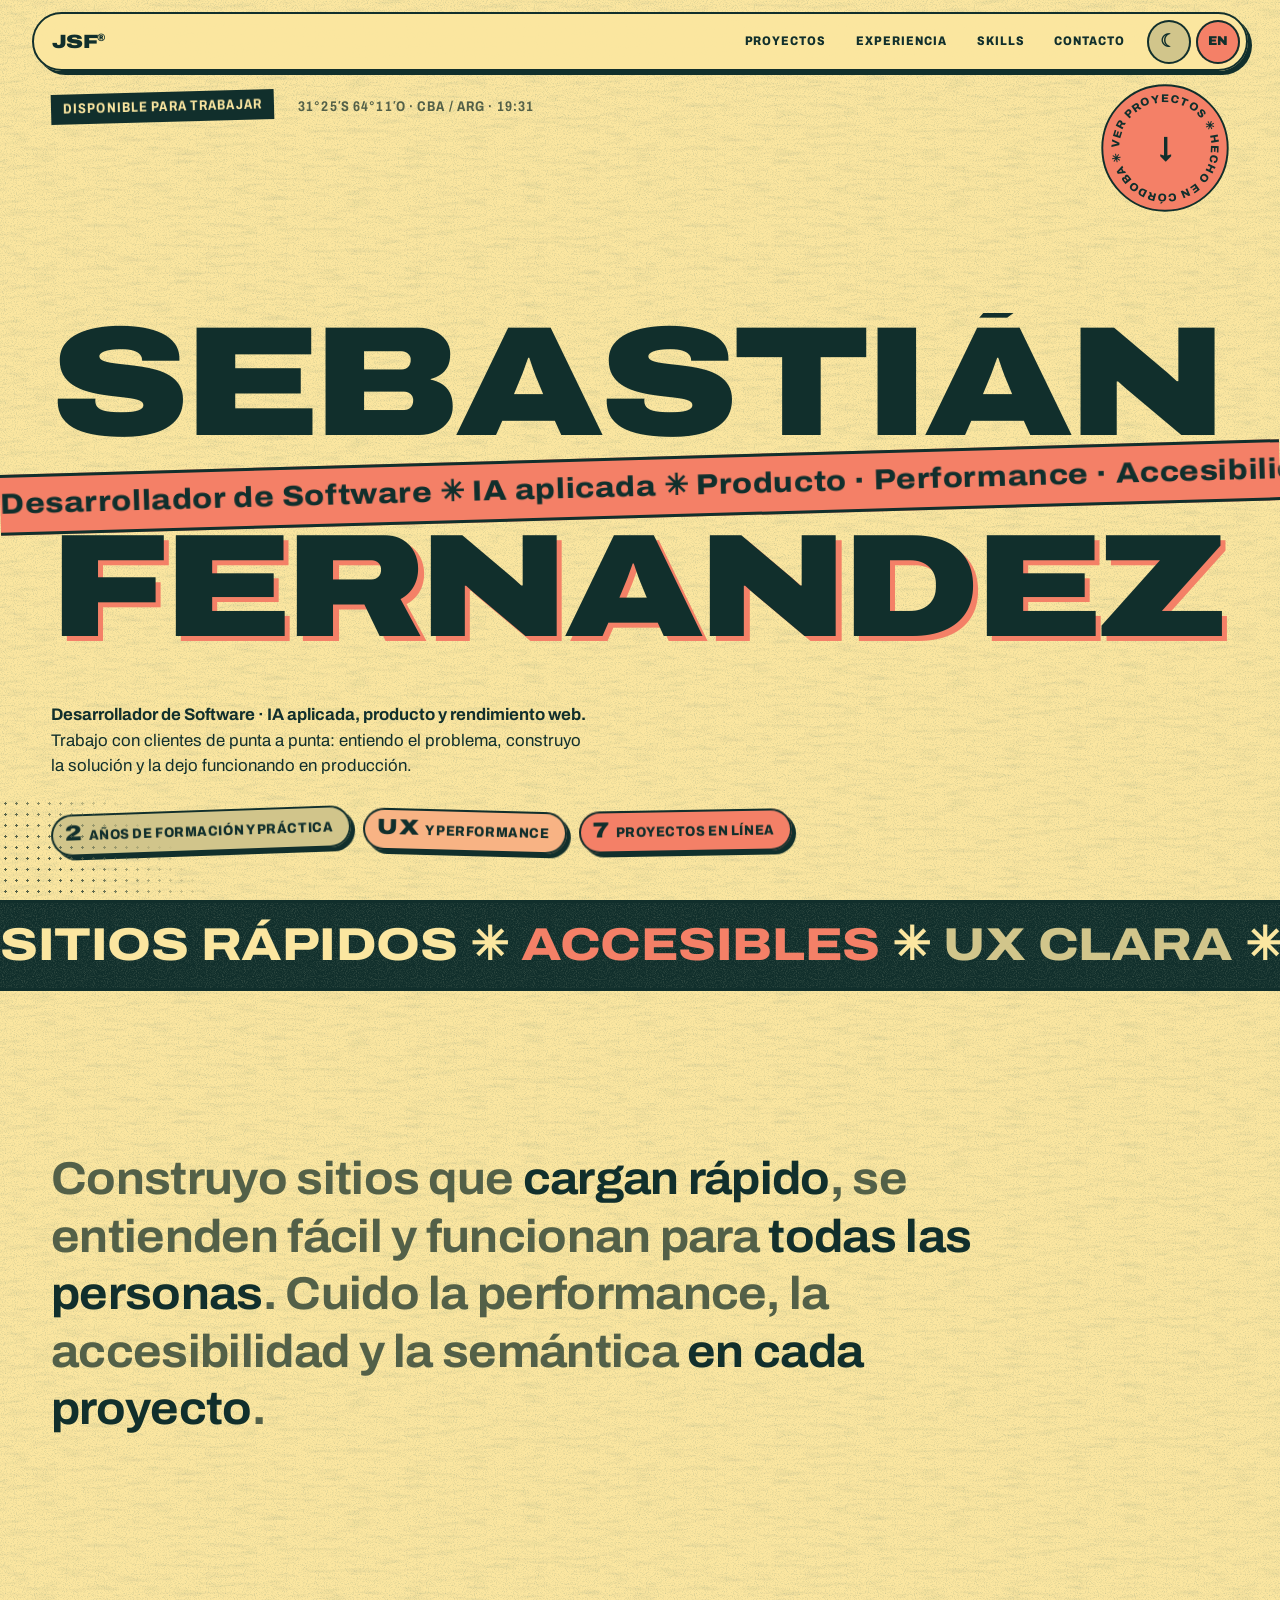
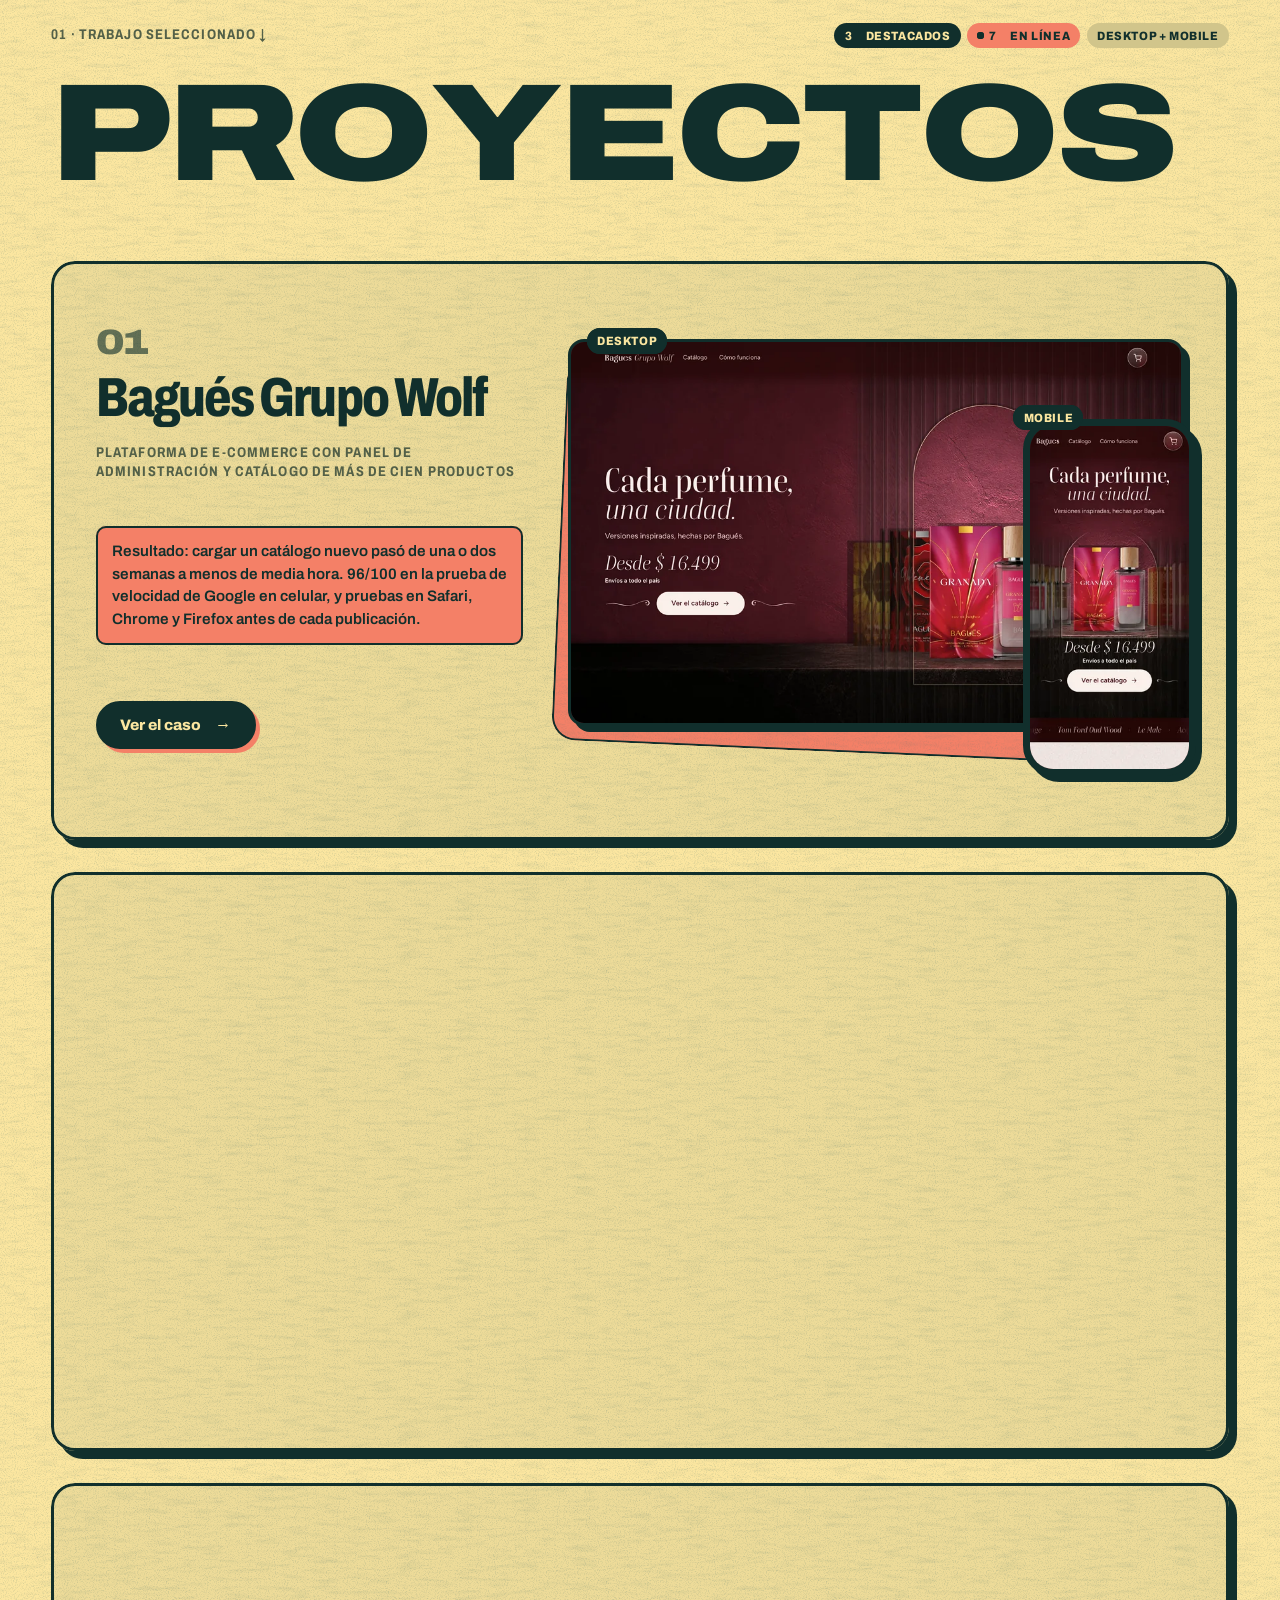
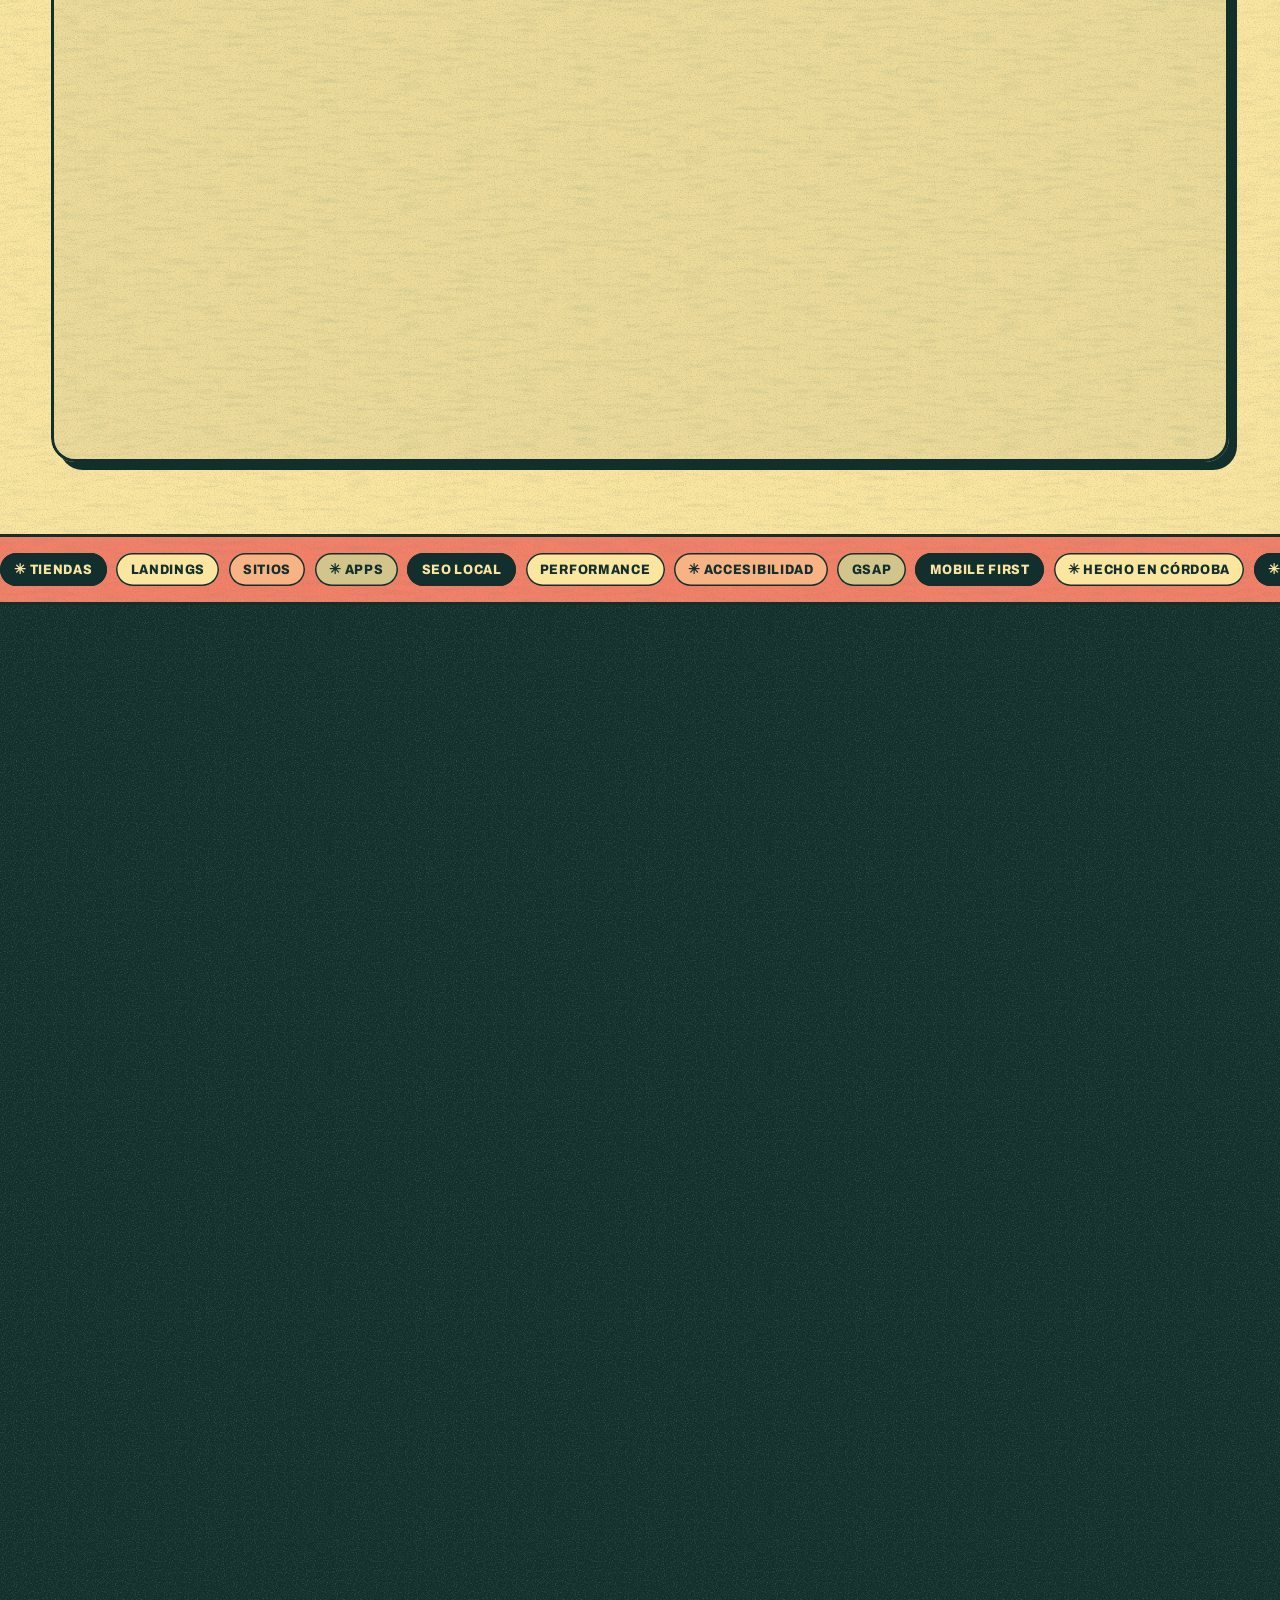
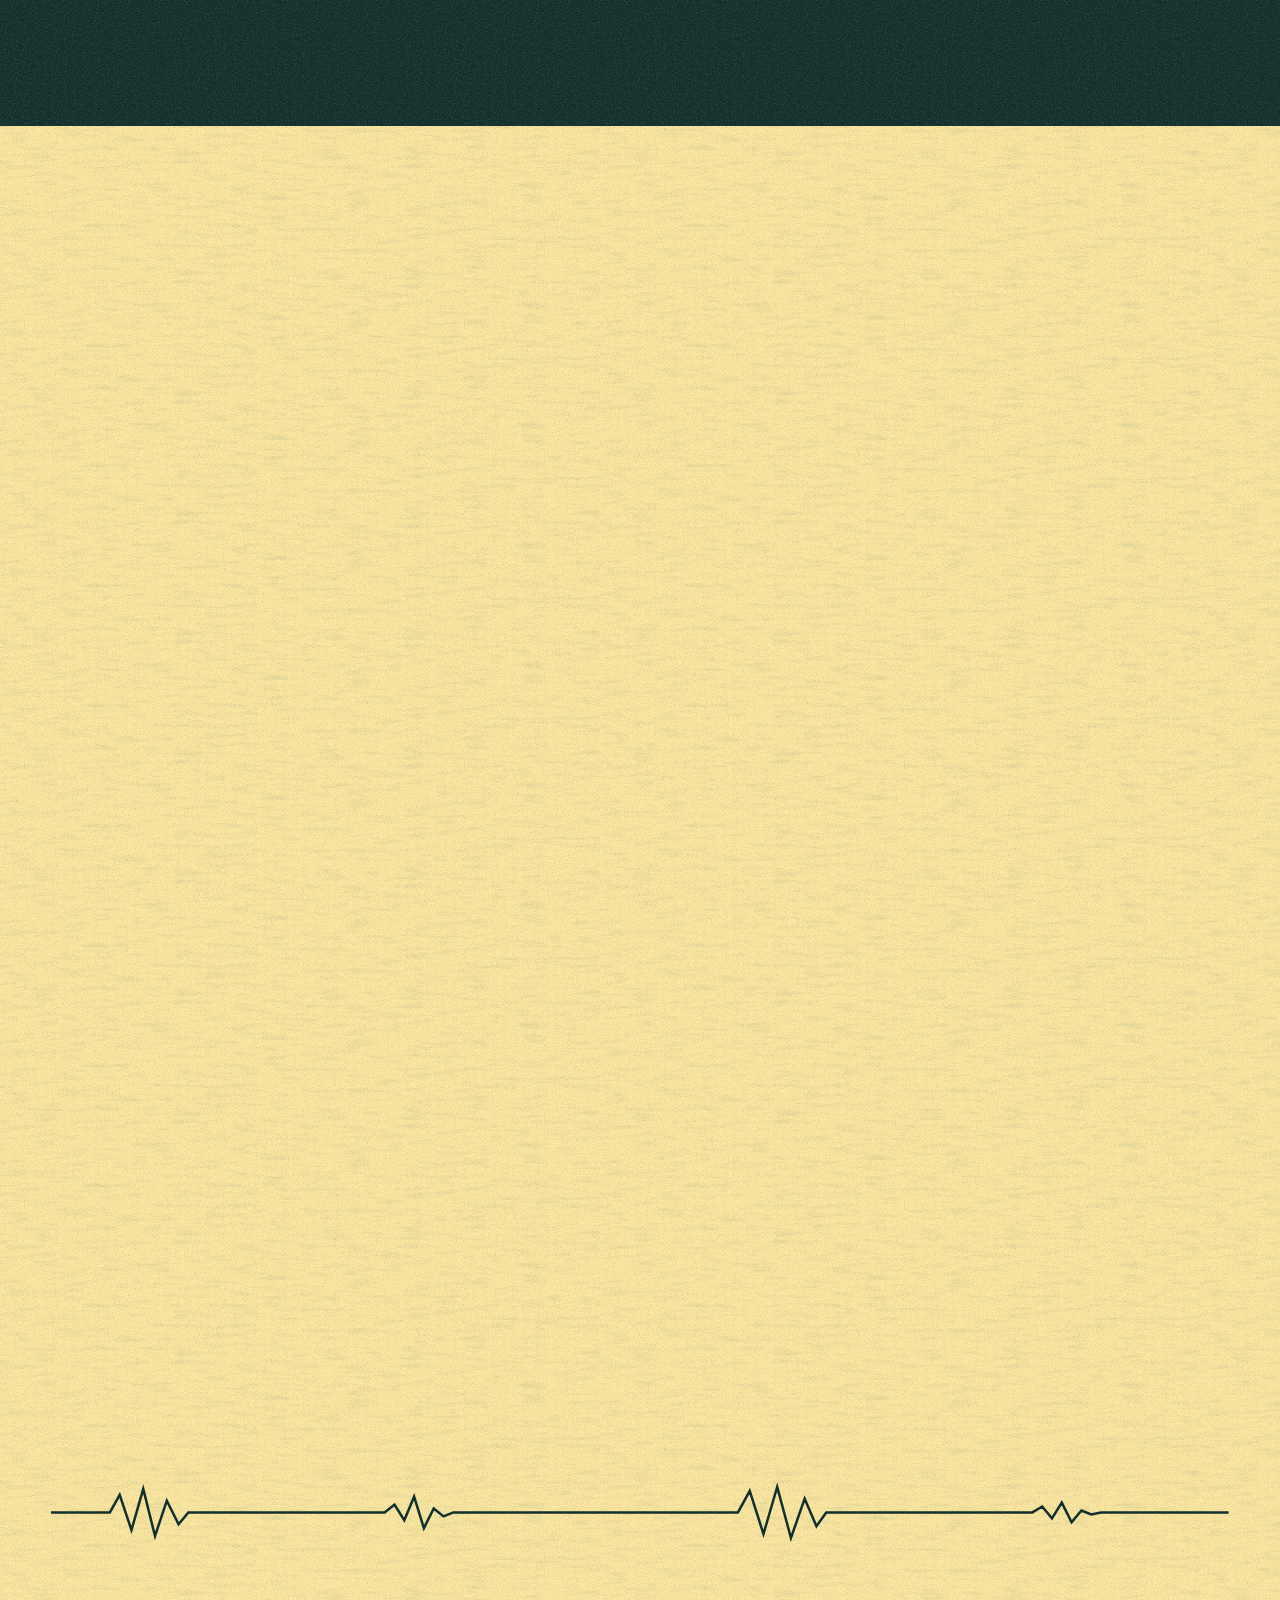
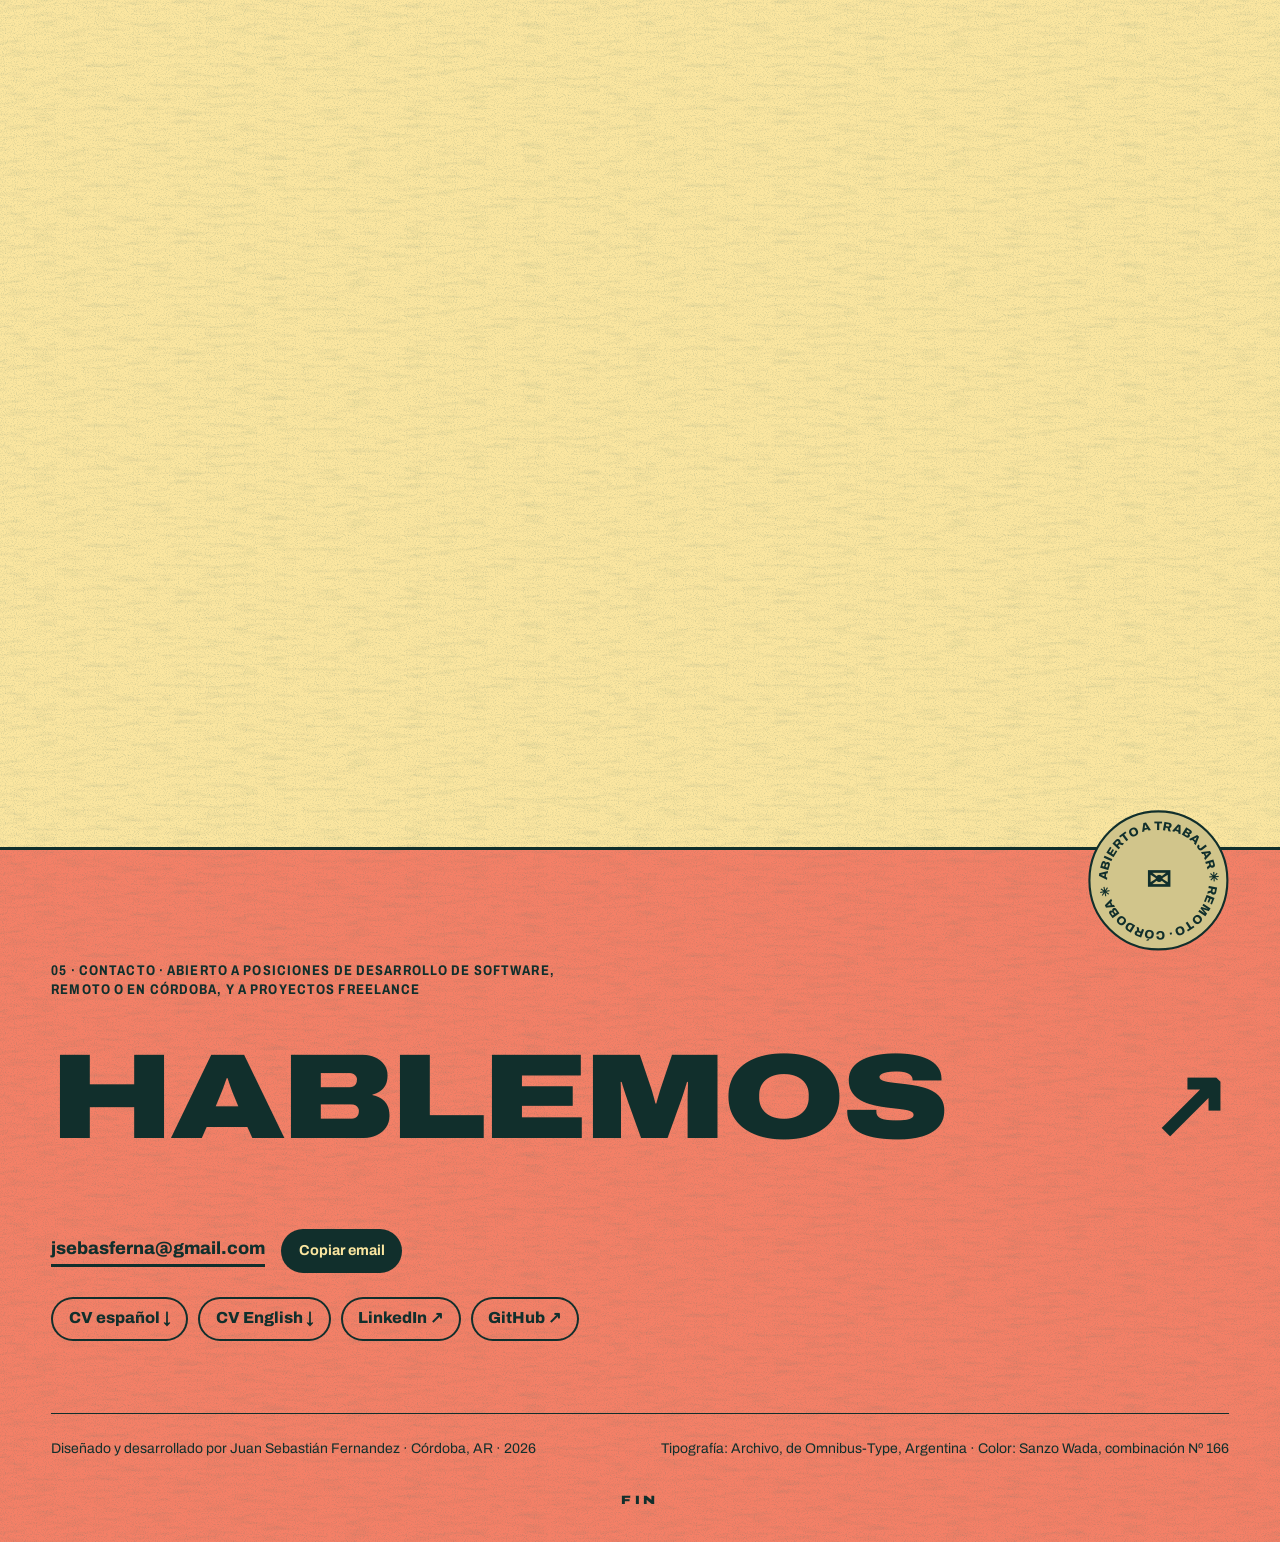
==== commit c1f0cad4: "copy(experiencia): saca la mencion al fundador del primer rol Co-Authored-By: Claude Opus 5.5 <norep" ====
--- a/index.html
+++ b/index.html
@@ -426,7 +426,7 @@
         <div class="xp__what">
           <h3 class="xp__role" data-i18n="xp1.role">Desarrollador de Software · IA aplicada</h3>
           <ul class="xp__list">
-            <li data-i18n="xp1.1">Colaboro en el desarrollo de productos con IA aplicada junto al fundador.</li>
+            <li data-i18n="xp1.1">Colaboro en el desarrollo de productos con IA aplicada.</li>
             <li data-i18n="xp1.2">Participo del ciclo completo de cada entrega: análisis, diseño, desarrollo, pruebas e implementación.</li>
             <li data-i18n="xp1.3">Construyo con TypeScript, Next.js y React, e integro modelos de lenguaje con las credenciales y la validación del lado del servidor.</li>
           </ul>
--- a/css/styles.css
+++ b/css/styles.css
@@ -849,6 +849,12 @@
 .shot-btn img { transition: scale 0.4s var(--ease), filter var(--t-ui); }
 .shot-d .shot-btn { overflow: hidden; border-radius: calc(var(--r) - 3px); }
 .shot-d .shot-btn:hover img { scale: 1.025; }
+/* Recorrido con el puntero (motion.js pone .is-pan y escribe `translate` en la imagen). El zoom deja 4% de margen
+   por lado y el desplazamiento llega a 3%, así nunca se ve el borde. will-change solo mientras dura. */
+@media (hover: hover) and (pointer: fine) {
+  .js .shot-d .shot-btn img { transition: scale 0.5s var(--ease), translate 0.35s var(--ease), filter var(--t-ui); }
+  .js .shot-d .shot-btn.is-pan img { scale: 1.08; will-change: scale, translate; }
+}
 .phone.shot-btn { overflow: hidden; }
 .phone.shot-btn:hover img { scale: 1.03; }
 /* La captura es una foto dentro de un marco gris oscuro: ningún color único
--- a/css/styles.css
+++ b/css/styles.css
@@ -849,6 +849,12 @@
 .shot-btn img { transition: scale 0.4s var(--ease), filter var(--t-ui); }
 .shot-d .shot-btn { overflow: hidden; border-radius: calc(var(--r) - 3px); }
 .shot-d .shot-btn:hover img { scale: 1.025; }
+/* Recorrido con el puntero (motion.js pone .is-pan y escribe `translate` en la imagen). El zoom deja 4% de margen
+   por lado y el desplazamiento llega a 3%, así nunca se ve el borde. will-change solo mientras dura. */
+@media (hover: hover) and (pointer: fine) {
+  .js .shot-d .shot-btn img { transition: scale 0.5s var(--ease), translate 0.35s var(--ease), filter var(--t-ui); }
+  .js .shot-d .shot-btn.is-pan img { scale: 1.08; will-change: scale, translate; }
+}
 .phone.shot-btn { overflow: hidden; }
 .phone.shot-btn:hover img { scale: 1.03; }
 /* La captura es una foto dentro de un marco gris oscuro: ningún color único
